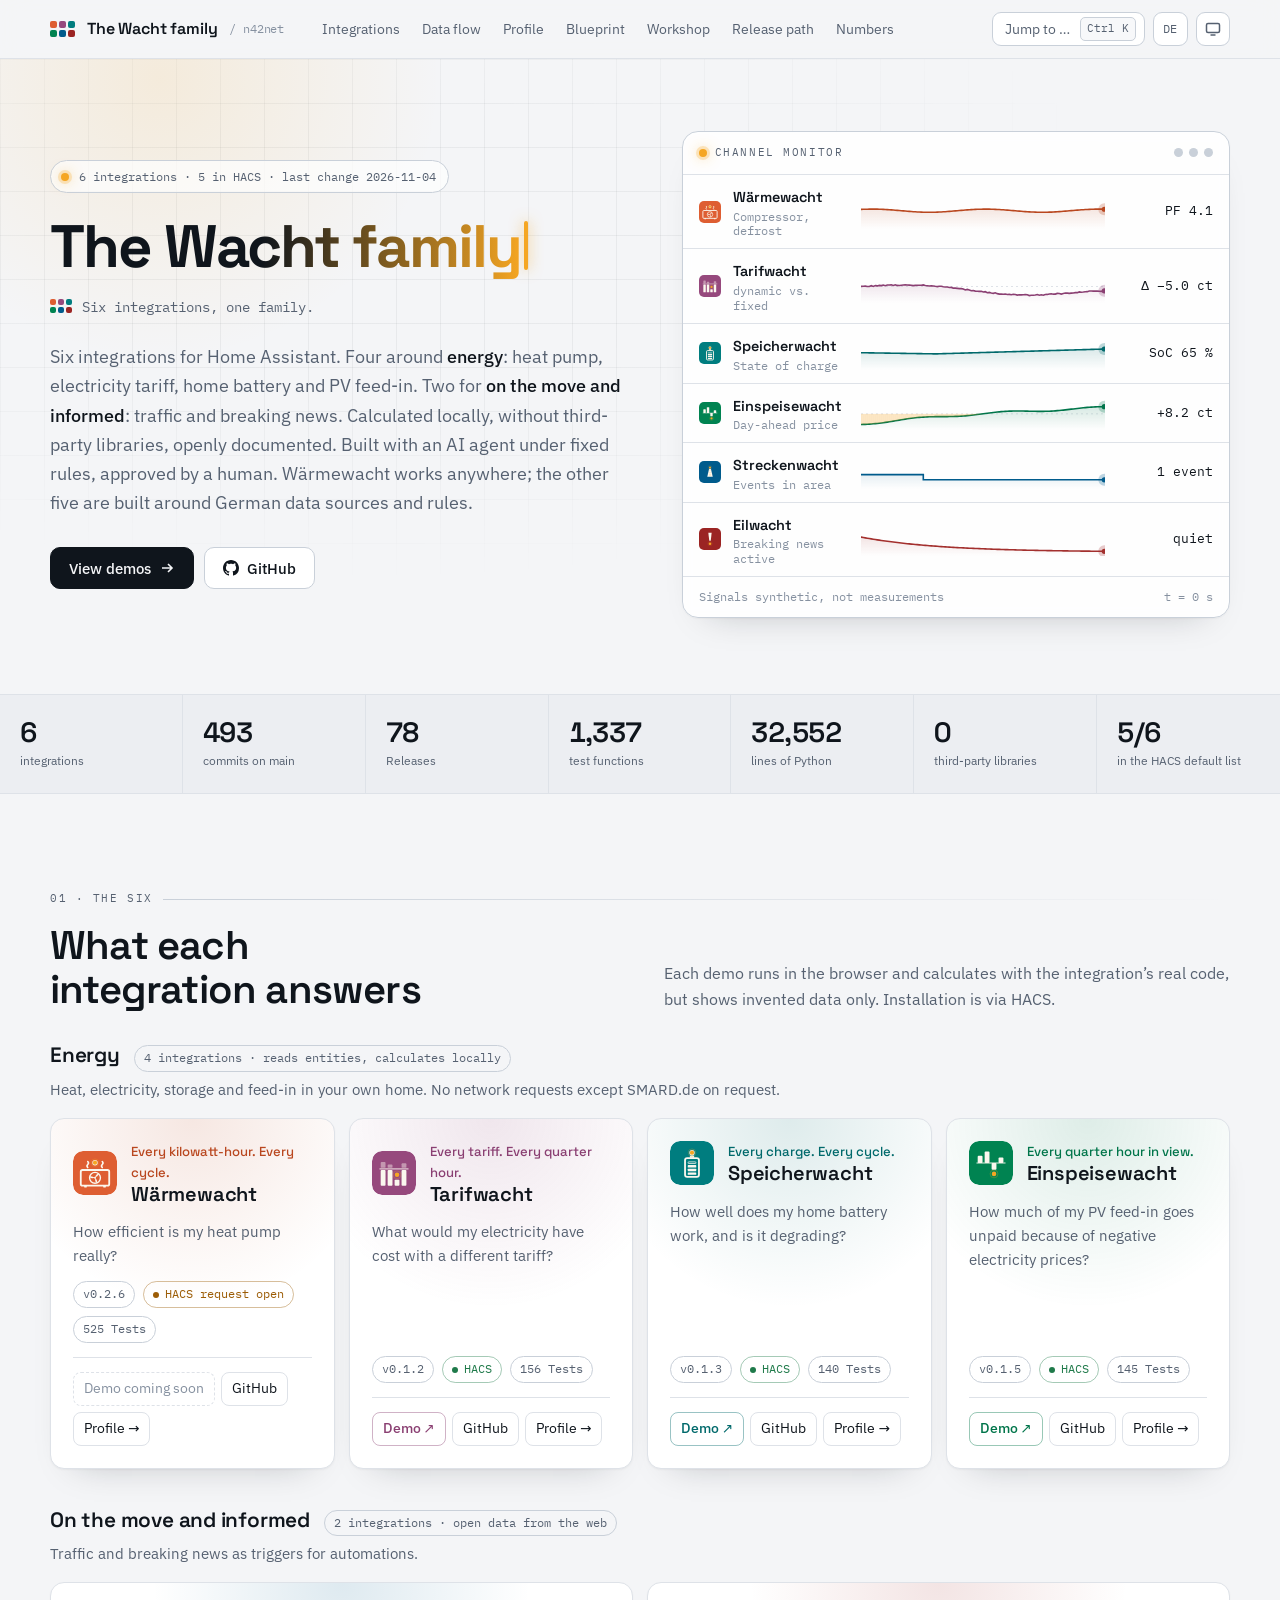
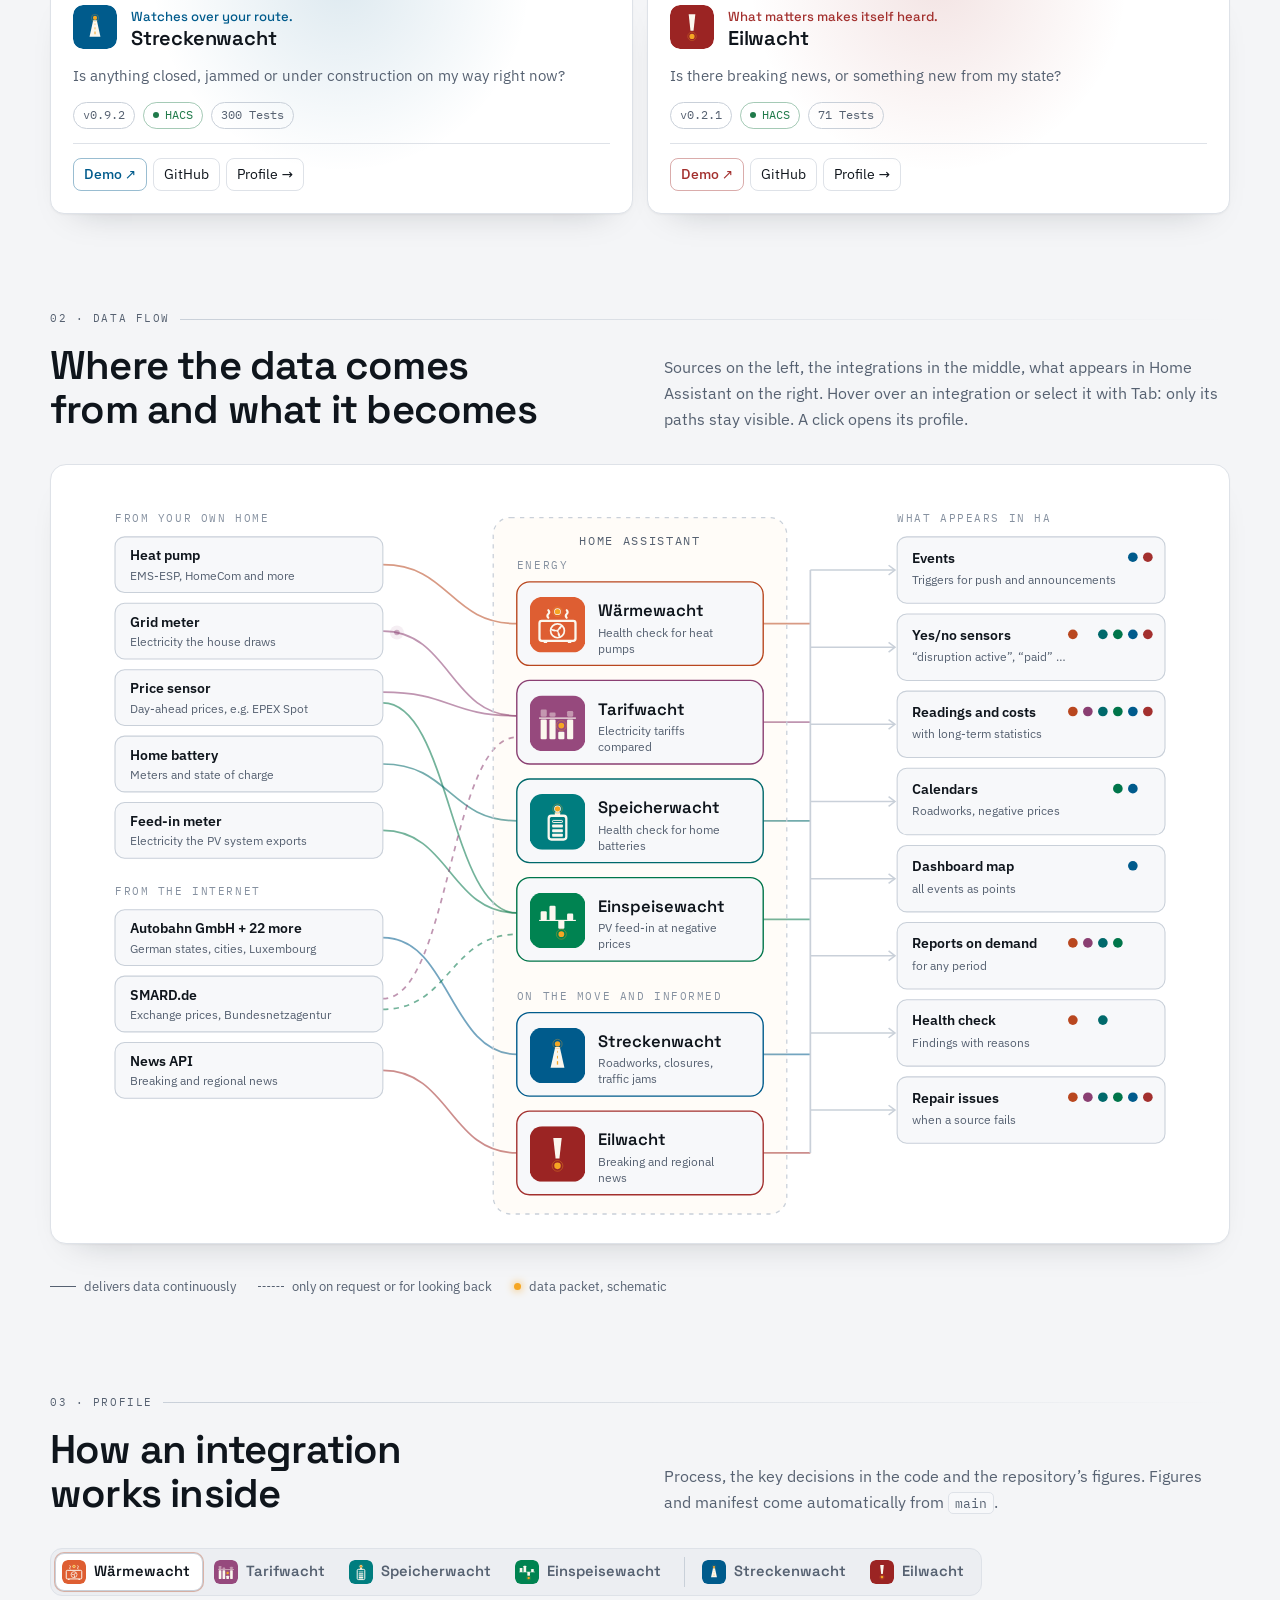
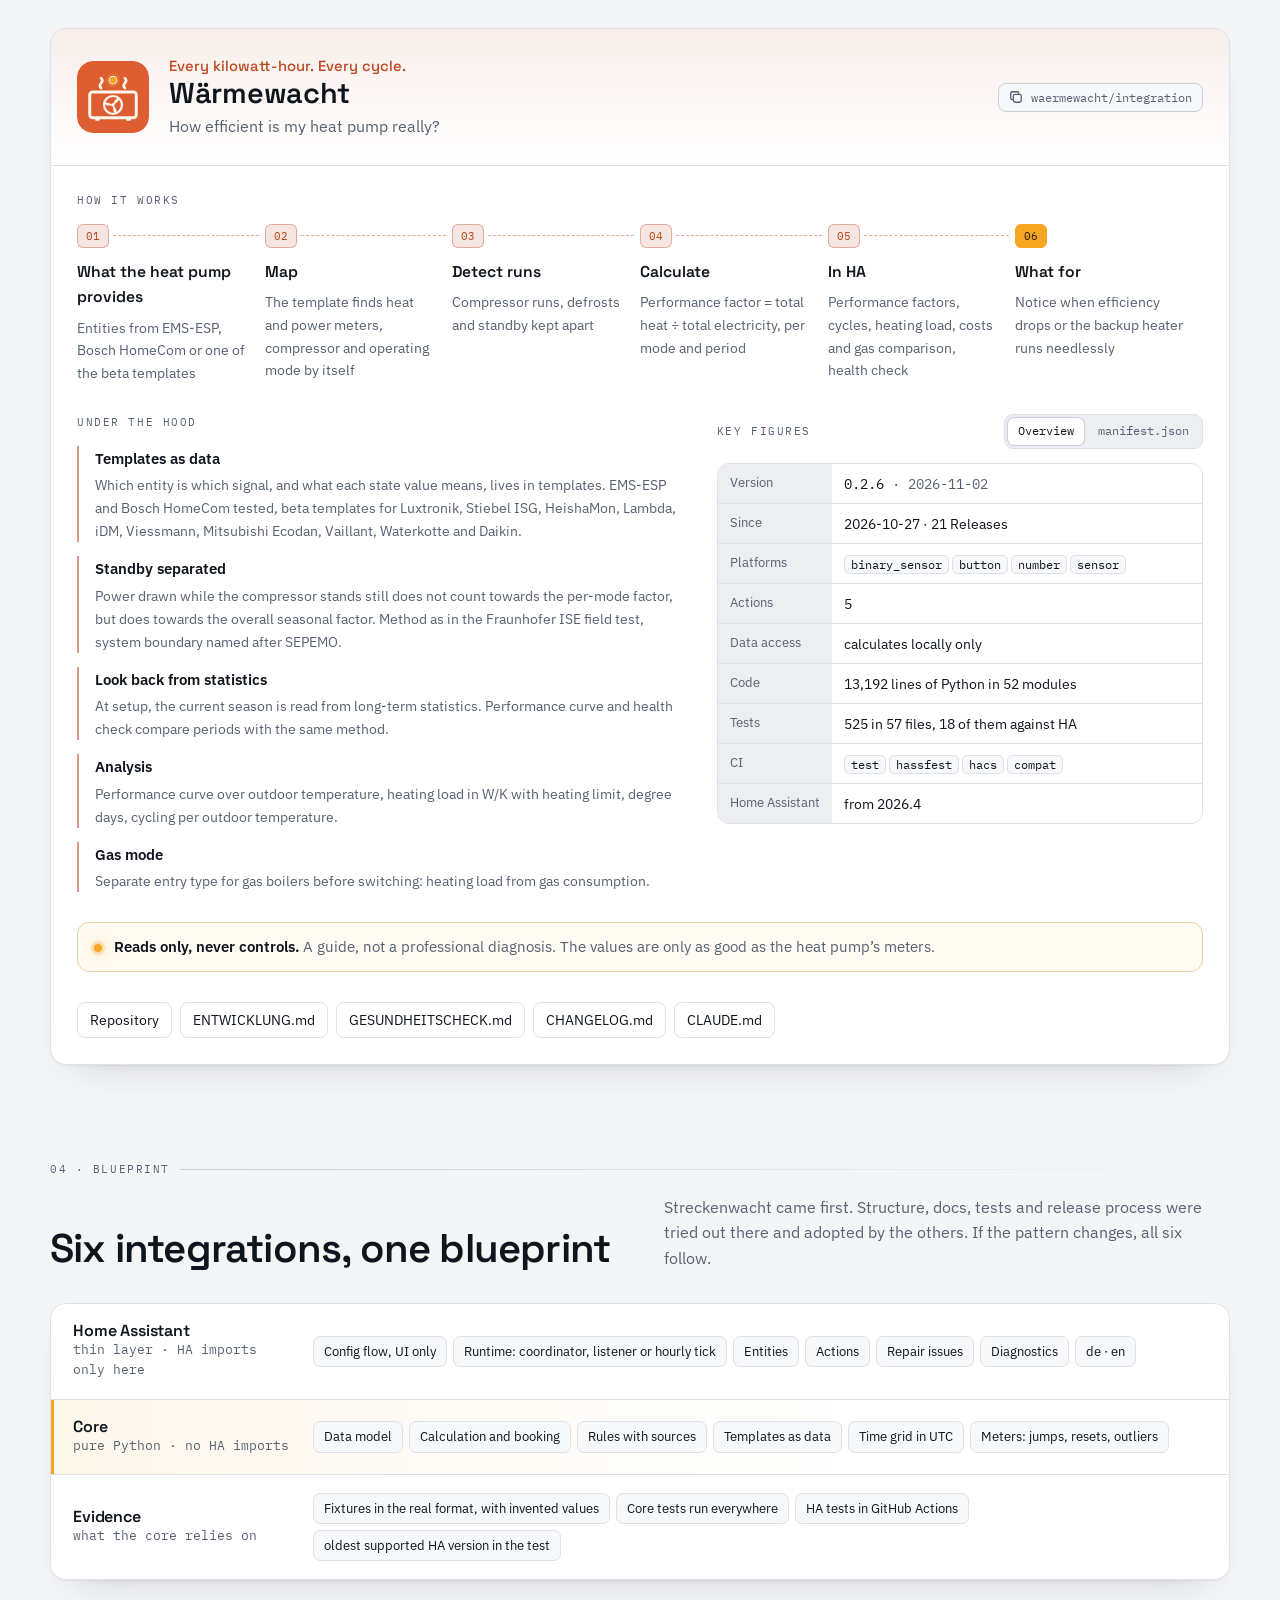
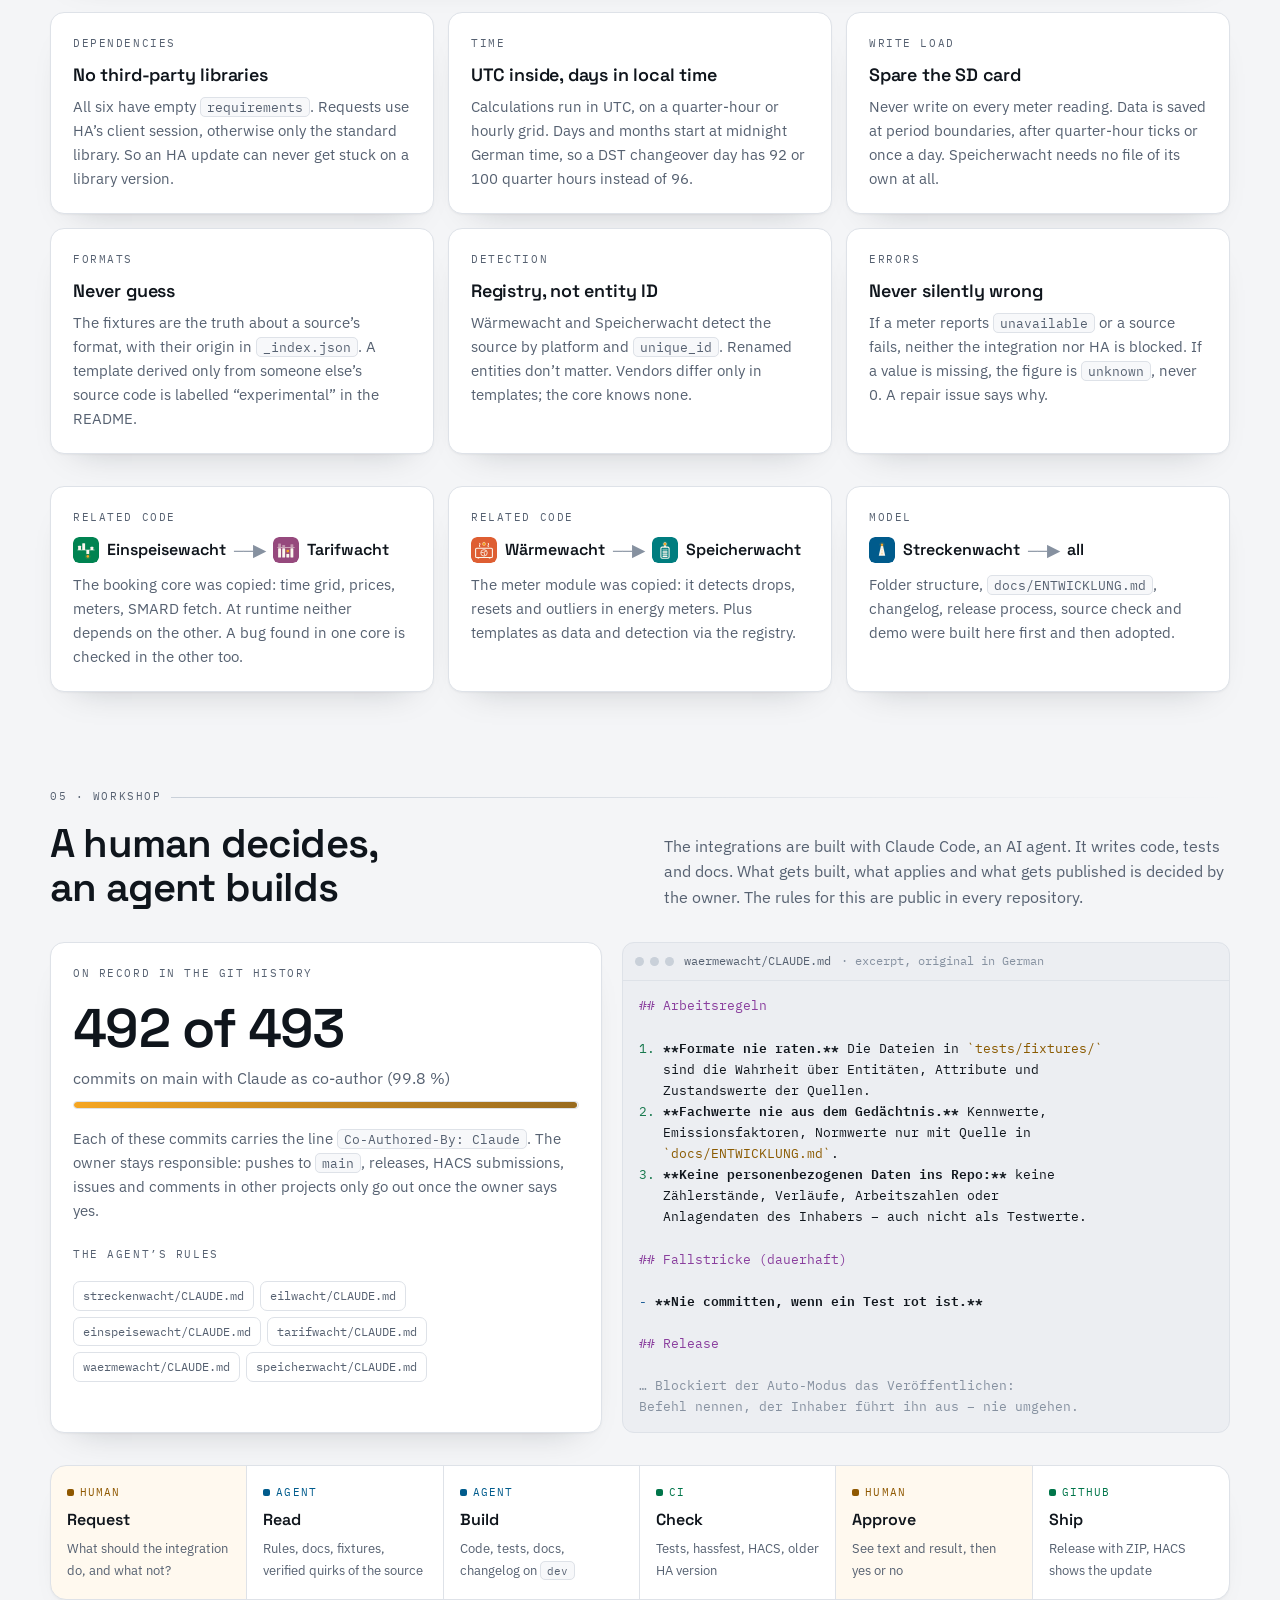
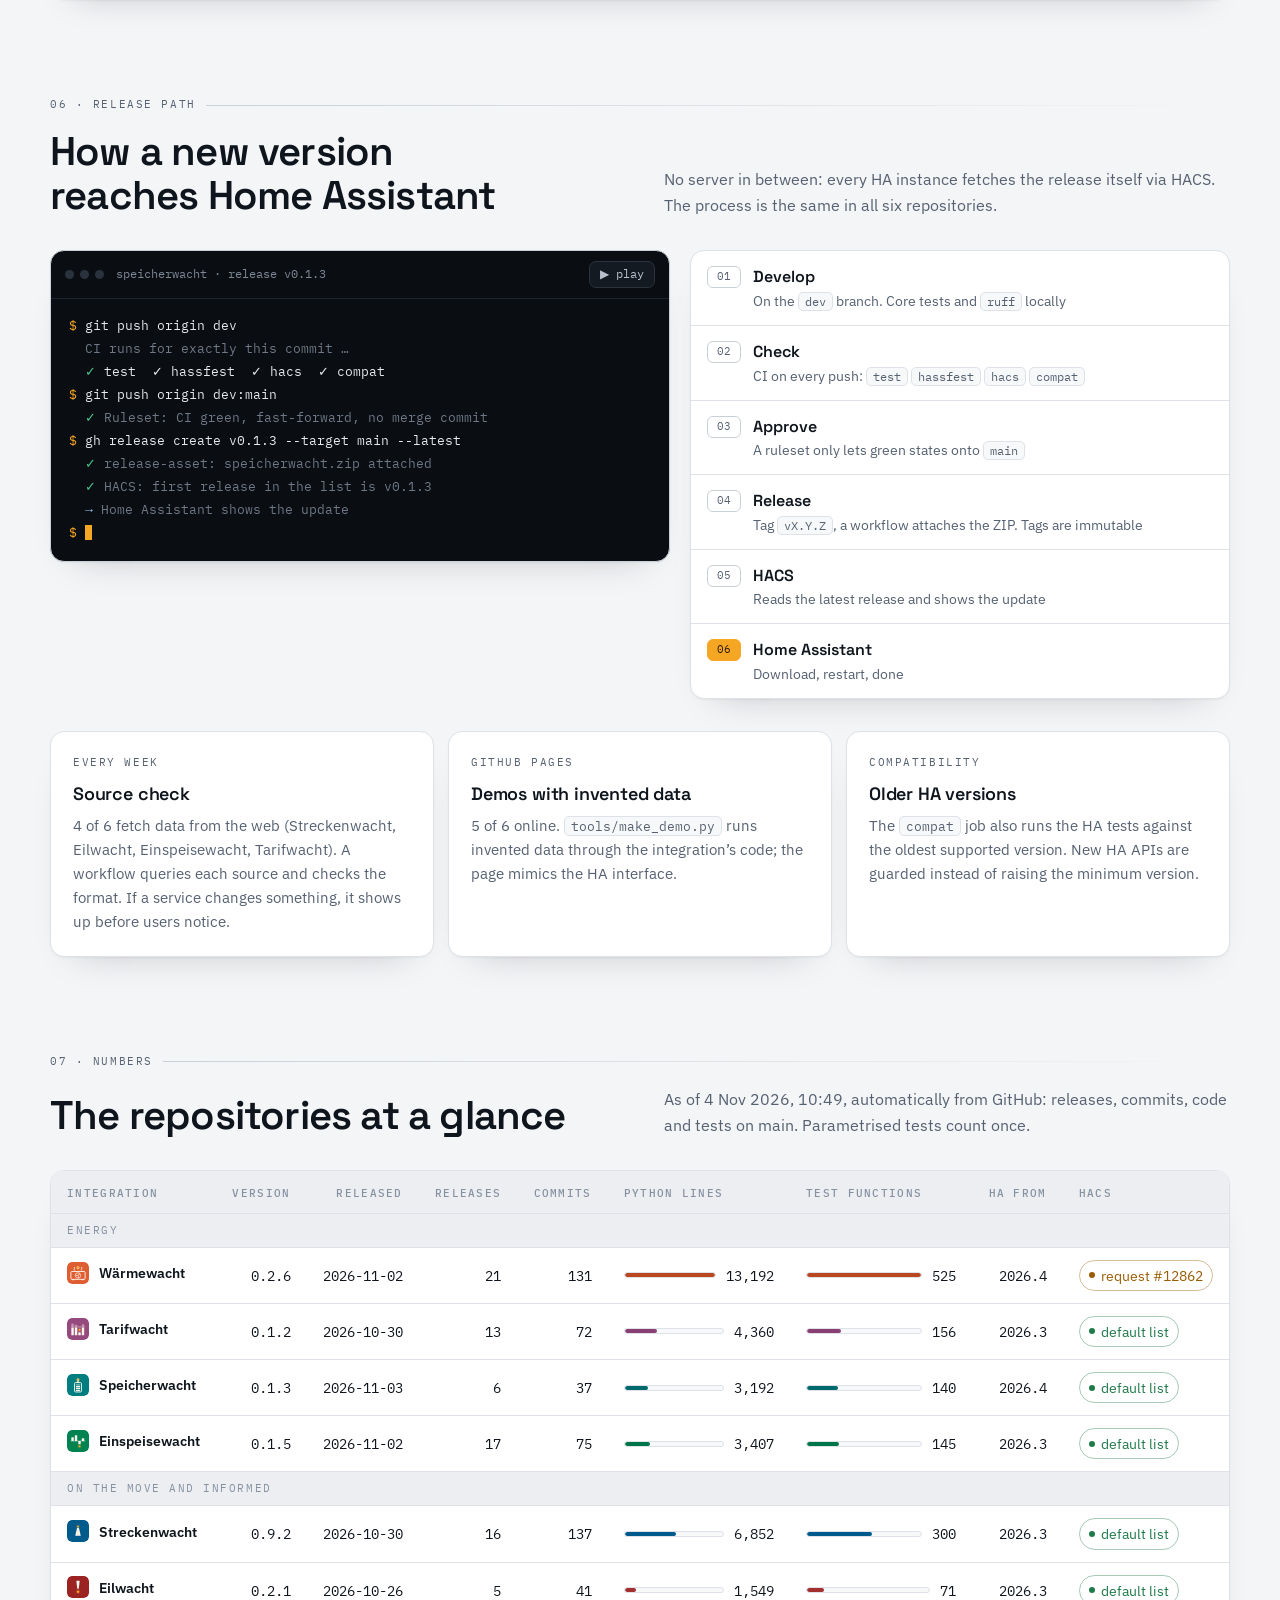
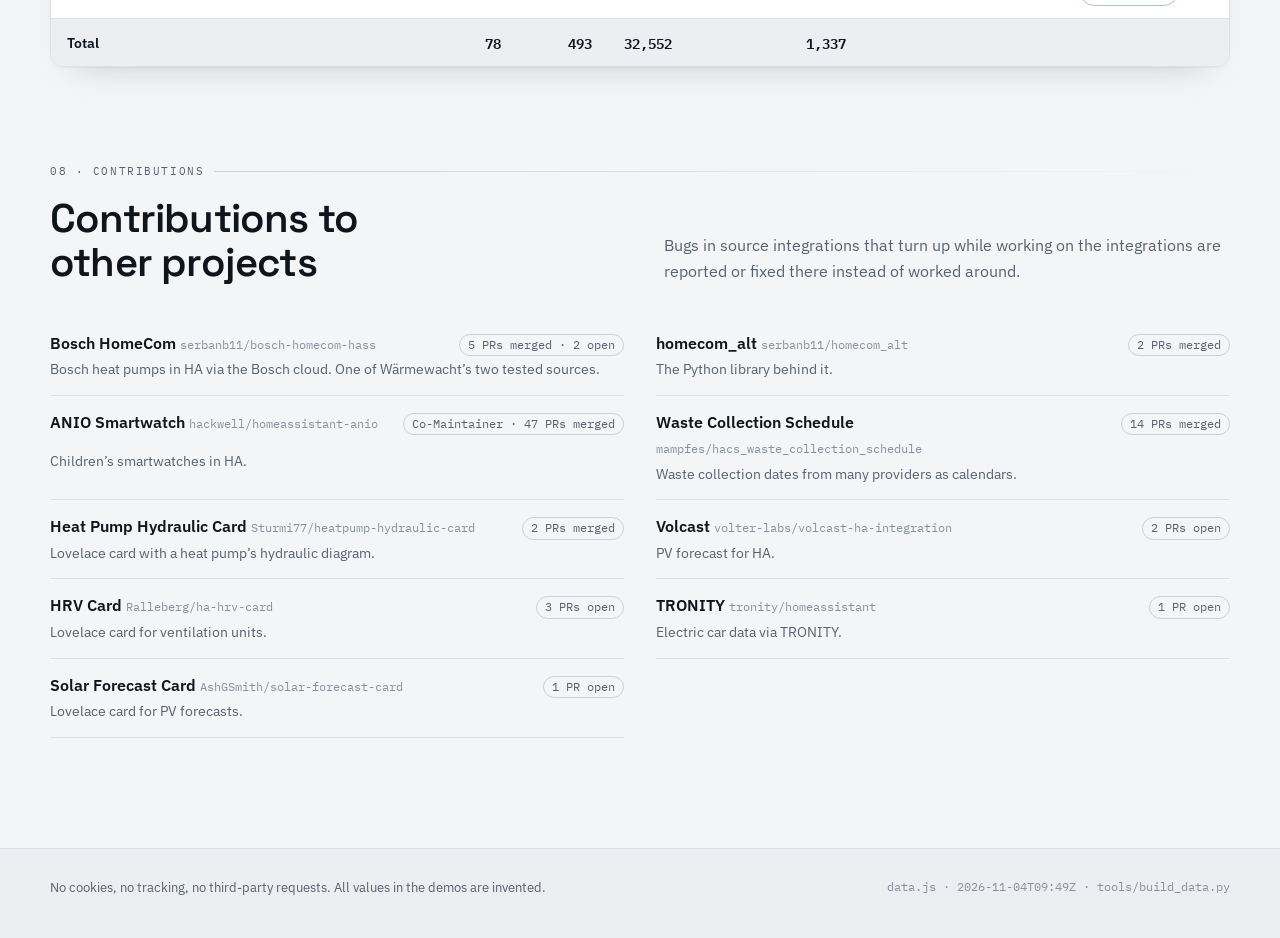
==== index.html @ d27acf82 "Gleisplan passt in die Fensterhöhe Die Zeichnung skaliert auf höchstens Fensterhöhe minus Kopfleiste" ====
<!doctype html>
<html lang="de">
<head>
<meta charset="utf-8">
<meta name="viewport" content="width=device-width, initial-scale=1, viewport-fit=cover">
<title>Die Wacht-Familie</title>
<meta name="claude:viewport-fit-sides" content="cover">
<meta name="description" content="Sechs Home-Assistant-Integrationen: was sie tun, wie sie gebaut sind und was sie gemeinsam haben.">
<meta property="og:title" content="Die Wacht-Familie">
<meta property="og:description" content="Sechs Home-Assistant-Integrationen: was sie tun, wie sie gebaut sind und was sie gemeinsam haben.">
<link rel="alternate" hreflang="de" href="https://n42net.github.io/?lang=de">
<link rel="alternate" hreflang="en" href="https://n42net.github.io/?lang=en">
<link rel="icon" href="favicon.svg" type="image/svg+xml">
<link rel="stylesheet" href="fonts/fonts.css">
<style>
/* Layout: Leitstand. Oben Statusleiste und Kanal-Monitor, darunter Gleisplan mit laufenden Datenpaketen, Steckbrief mit manifest-Ansicht, Bauplan, Werkstatt (Mensch + Agent), Lebensweg als Terminal, Zahlen. Dunkel zuerst, hell als Gegenstück. */
:root {
  --bg: #0B0F14;
  --bg-2: #0F141B;
  --surface: #131922;
  --raised: #19202A;
  --line: #222B37;
  --line-2: #2E3946;
  --fg: #E6E9ED;
  --muted: #8C96A4;
  --dim: #5D6775;
  --amber: #F5A623;
  --amber-ink: #F5B94A;
  --ok: #4CC38A;
  --warn: #F0B24A;
  --grid: rgba(255, 255, 255, 0.035);
  --glass: rgba(11, 15, 20, 0.72);
  --shadow: 0 1px 0 rgba(255,255,255,.03) inset, 0 20px 40px -24px rgba(0,0,0,.7);
  --code-key: #8CC2F0; --code-str: #E8C07D; --code-kw: #D19FE0; --code-num: #7FD6B4; --code-dim: #6B7584;
  /* Kachelfarben wie in den Marken, fest */
  --tile-sw: #005B8C; --tile-ew: #9B2423; --tile-esw: #008351; --tile-tw: #96497D; --tile-ww: #DE5E32; --tile-spw: #007D7F;
  /* Linien und Schrift je Wacht */
  --sw: #5AAEDC; --ew: #EF7A75; --esw: #45C08D; --tw: #D08BBB; --ww: #F2905F; --spw: #4FC3C4;
  --font-display: "Space Grotesk", "Segoe UI", system-ui, sans-serif;
  --font-body: "IBM Plex Sans", "Segoe UI", system-ui, sans-serif;
  --font-mono: "IBM Plex Mono", ui-monospace, "Cascadia Mono", Consolas, monospace;
  color-scheme: dark;
}
@media (prefers-color-scheme: light) {
  :root:not([data-theme="dark"]) {
    --bg: #F4F5F7; --bg-2: #ECEEF2; --surface: #FFFFFF; --raised: #F7F8FA; --line: #DEE2E8; --line-2: #C9D0D9;
    --fg: #0F151C; --muted: #566171; --dim: #8691A0; --amber-ink: #8F5800; --ok: #1F7A4A; --warn: #9C5C05;
    --grid: rgba(15, 21, 28, 0.05); --glass: rgba(244, 245, 247, 0.78);
    --shadow: 0 1px 2px rgba(15,21,28,.04), 0 18px 36px -26px rgba(15,21,28,.28);
    --code-key: #1F5F99; --code-str: #8A5A00; --code-kw: #8A3F9E; --code-num: #18794E; --code-dim: #8691A0;
    --sw: #005B8C; --ew: #A3302E; --esw: #00754A; --tw: #8A3F72; --ww: #B9471F; --spw: #00696B;
    color-scheme: light;
  }
}
:root[data-theme="light"] {
  --bg: #F4F5F7; --bg-2: #ECEEF2; --surface: #FFFFFF; --raised: #F7F8FA; --line: #DEE2E8; --line-2: #C9D0D9;
  --fg: #0F151C; --muted: #566171; --dim: #8691A0; --amber-ink: #8F5800; --ok: #1F7A4A; --warn: #9C5C05;
  --grid: rgba(15, 21, 28, 0.05); --glass: rgba(244, 245, 247, 0.78);
  --shadow: 0 1px 2px rgba(15,21,28,.04), 0 18px 36px -26px rgba(15,21,28,.28);
  --code-key: #1F5F99; --code-str: #8A5A00; --code-kw: #8A3F9E; --code-num: #18794E; --code-dim: #8691A0;
  --sw: #005B8C; --ew: #A3302E; --esw: #00754A; --tw: #8A3F72; --ww: #B9471F; --spw: #00696B;
  color-scheme: light;
}

* { box-sizing: border-box; }
html { scroll-behavior: smooth; scroll-padding-top: calc(env(safe-area-inset-top, 0px) + 72px); }
body {
  margin: 0; background: var(--bg); color: var(--fg);
  font-family: var(--font-body); font-size: 16px; line-height: 1.6;
  -webkit-font-smoothing: antialiased;
}
body::before { content: ""; position: fixed; inset: 0 0 auto; height: env(safe-area-inset-top, 0px); z-index: 30; background: var(--bg); }
a { color: inherit; text-decoration: none; }
a:focus-visible, button:focus-visible, [tabindex]:focus-visible, input:focus-visible { outline: 2px solid var(--amber); outline-offset: 3px; border-radius: 6px; }
h1, h2, h3 { font-family: var(--font-display); text-wrap: balance; margin: 0; line-height: 1.1; font-weight: 600; letter-spacing: -0.02em; }
h2 { font-size: clamp(1.7rem, 3.4vw, 2.5rem); }
h3 { font-size: 1.12rem; letter-spacing: -0.01em; }
p { margin: 0; }
code, .mono { font-family: var(--font-mono); font-variant-numeric: tabular-nums; }
code { font-size: 0.84em; padding: 1px 6px; border-radius: 5px; background: var(--raised); border: 1px solid var(--line); overflow-wrap: anywhere; }
.muted { color: var(--muted); }
.gutter { padding-left: max(20px, env(safe-area-inset-left, 0px)); padding-right: max(20px, env(safe-area-inset-right, 0px)); }
.wrap { max-width: 1180px; margin: 0 auto; }
.label { font-family: var(--font-mono); font-size: 0.7rem; letter-spacing: 0.14em; text-transform: uppercase; color: var(--muted); }
.beacon { width: 8px; height: 8px; border-radius: 50%; background: var(--amber); box-shadow: 0 0 0 3px color-mix(in srgb, var(--amber) 25%, transparent), 0 0 14px color-mix(in srgb, var(--amber) 70%, transparent); flex: none; display: inline-block; }
.beacon.pulse { animation: pulse 2.4s ease-in-out infinite; }
@keyframes pulse { 50% { box-shadow: 0 0 0 6px color-mix(in srgb, var(--amber) 0%, transparent), 0 0 18px color-mix(in srgb, var(--amber) 90%, transparent); } }

/* ---------- Statusleiste ---------- */
.bar { position: sticky; top: env(safe-area-inset-top, 0px); z-index: 20; background: var(--glass); backdrop-filter: saturate(1.4) blur(14px); -webkit-backdrop-filter: saturate(1.4) blur(14px); border-bottom: 1px solid var(--line); }
.bar .wrap { display: flex; align-items: center; gap: 20px; height: 58px; }
.brand { display: flex; align-items: center; gap: 12px; font-family: var(--font-display); font-weight: 600; letter-spacing: -0.01em; white-space: nowrap; }
.mark { display: grid; grid-template-columns: repeat(3, 7px); gap: 2px; }
.mark i { width: 7px; height: 7px; border-radius: 2px; display: block; }
.brand small { font-family: var(--font-mono); font-weight: 400; color: var(--dim); font-size: 0.78rem; }
.nav { display: flex; gap: 2px; margin-left: 8px; }
.nav a { font-size: 0.88rem; color: var(--muted); padding: 6px 10px; border-radius: 8px; transition: color .15s, background .15s; }
.nav a:hover { color: var(--fg); background: var(--raised); }
.bar-tools { margin-left: auto; display: flex; gap: 8px; align-items: center; }
.kbtn { display: inline-flex; align-items: center; gap: 10px; height: 34px; padding: 0 8px 0 12px; border-radius: 9px; border: 1px solid var(--line-2); background: var(--surface); color: var(--muted); font: inherit; font-size: 0.86rem; cursor: pointer; transition: border-color .15s, color .15s; }
.kbtn:hover { color: var(--fg); border-color: var(--dim); }
kbd { font-family: var(--font-mono); font-size: 0.7rem; padding: 2px 6px; border-radius: 5px; border: 1px solid var(--line-2); background: var(--raised); color: var(--muted); }
.ibtn { width: 34px; height: 34px; display: grid; place-items: center; border-radius: 9px; border: 1px solid var(--line-2); background: var(--surface); color: var(--muted); cursor: pointer; }
.ibtn:hover { color: var(--fg); }
.ibtn svg { width: 16px; height: 16px; }
.ibtn.lang { width: auto; padding: 0 9px; font-family: var(--font-mono); font-size: 0.74rem; letter-spacing: .06em; text-decoration: none; }

/* ---------- Bühne ---------- */
.hero { position: relative; overflow: hidden; border-bottom: 1px solid var(--line); }
.hero::before { content: ""; position: absolute; inset: 0; background-image: linear-gradient(var(--grid) 1px, transparent 1px), linear-gradient(90deg, var(--grid) 1px, transparent 1px); background-size: 44px 44px; mask-image: radial-gradient(ellipse 80% 70% at 30% 30%, #000 30%, transparent 75%); -webkit-mask-image: radial-gradient(ellipse 80% 70% at 30% 30%, #000 30%, transparent 75%); pointer-events: none; }
.hero::after { content: ""; position: absolute; width: 640px; height: 640px; left: -160px; top: -300px; background: radial-gradient(circle, color-mix(in srgb, var(--amber) 13%, transparent), transparent 62%); pointer-events: none; }
.hero .wrap { position: relative; z-index: 1; display: grid; grid-template-columns: minmax(0, 1.05fr) minmax(0, 1fr); gap: 56px; align-items: center; padding-block: 72px 76px; }
.status { display: inline-flex; align-items: center; gap: 10px; font-family: var(--font-mono); font-size: 0.76rem; color: var(--muted); border: 1px solid var(--line-2); background: color-mix(in srgb, var(--surface) 70%, transparent); padding: 6px 12px 6px 10px; border-radius: 999px; }
.hero-copy { container-type: inline-size; min-width: 0; }
.hero h1 { font-size: clamp(2.2rem, 10.4cqi, 4.6rem); line-height: 1.05; letter-spacing: -0.035em; margin-top: 22px; font-weight: 700; white-space: nowrap; min-height: 1.05em; }
.tw-text { --c: var(--fg); background: linear-gradient(92deg, var(--c) 0%, var(--c) 55%, color-mix(in srgb, var(--c) 45%, var(--amber)) 100%); -webkit-background-clip: text; background-clip: text; color: transparent; }
.tw-text.fam { background: linear-gradient(92deg, var(--fg) 0%, var(--fg) 45%, var(--amber) 100%); -webkit-background-clip: text; background-clip: text; }
.caret { display: inline-block; width: 0.07em; height: 0.82em; margin-left: 0.06em; vertical-align: -0.04em; background: var(--amber); border-radius: 2px; box-shadow: 0 0 14px color-mix(in srgb, var(--amber) 70%, transparent); animation: blink 1.05s steps(1) infinite; }
.caret.busy { animation: none; }
.tw-sub { display: flex; align-items: center; gap: 10px; min-height: 28px; margin-top: 14px; font-family: var(--font-mono); font-size: 0.9rem; color: var(--c, var(--muted)); transition: opacity .25s ease, transform .25s ease; }
.tw-sub.out { opacity: 0; transform: translateY(4px); }
.tw-sub img { width: 22px; height: 22px; border-radius: 6px; }
.tw-sub .mark { grid-template-columns: repeat(3, 6px); }
.tw-sub .mark i { width: 6px; height: 6px; }
.hero .lede { font-size: 1.14rem; color: var(--muted); max-width: 54ch; margin-top: 22px; }
.hero .lede b { color: var(--fg); font-weight: 500; }
.cta { display: flex; flex-wrap: wrap; gap: 10px; margin-top: 30px; }
.btn { display: inline-flex; align-items: center; gap: 8px; height: 42px; padding: 0 18px; border-radius: 10px; font-weight: 500; font-size: 0.95rem; border: 1px solid var(--line-2); background: var(--surface); transition: transform .15s, border-color .15s, background .15s; }
.btn:hover { transform: translateY(-1px); border-color: var(--dim); }
.btn.primary { background: var(--fg); color: var(--bg); border-color: var(--fg); }
.btn svg { width: 16px; height: 16px; }

/* Kanal-Monitor */
.monitor { background: color-mix(in srgb, var(--surface) 88%, transparent); border: 1px solid var(--line-2); border-radius: 16px; box-shadow: var(--shadow); overflow: hidden; backdrop-filter: blur(6px); }
.mon-head { display: flex; align-items: center; justify-content: space-between; gap: 12px; padding: 12px 16px; border-bottom: 1px solid var(--line); }
.mon-head .label { display: flex; align-items: center; gap: 8px; }
.dots { display: flex; gap: 6px; }
.dots i { width: 9px; height: 9px; border-radius: 50%; background: var(--line-2); display: block; }
.mon-row { display: grid; grid-template-columns: 22px 116px minmax(0, 1fr) 96px; align-items: center; gap: 12px; padding: 9px 16px; border-bottom: 1px solid var(--line); }
.mon-row:last-of-type { border-bottom: 0; }
.mon-row img { width: 22px; height: 22px; display: block; }
.mon-row .nm { font-family: var(--font-display); font-weight: 600; font-size: 0.9rem; }
.mon-row .sig { font-size: 0.72rem; color: var(--dim); font-family: var(--font-mono); display: block; line-height: 1.3; }
.mon-row canvas { width: 100%; height: 34px; display: block; }
.mon-row .read { font-family: var(--font-mono); font-size: 0.8rem; text-align: right; font-variant-numeric: tabular-nums; white-space: nowrap; }
.mon-foot { padding: 10px 16px; font-size: 0.76rem; color: var(--dim); border-top: 1px solid var(--line); font-family: var(--font-mono); display: flex; justify-content: space-between; gap: 12px; flex-wrap: wrap; }

/* KPI-Leiste */
.kpis { display: grid; grid-template-columns: repeat(7, minmax(0, 1fr)); border-bottom: 1px solid var(--line); background: var(--bg-2); }
.kpi { padding: 22px 20px; border-right: 1px solid var(--line); display: flex; flex-direction: column; gap: 4px; min-width: 0; }
.kpi:last-child { border-right: 0; }
.kpi b { font-family: var(--font-display); font-weight: 600; font-size: 1.75rem; letter-spacing: -0.02em; font-variant-numeric: tabular-nums; line-height: 1.1; }
.kpi span { font-size: 0.78rem; color: var(--muted); }

/* ---------- Abschnitte ---------- */
main section { padding-block: 96px 0; display: flex; flex-direction: column; gap: 32px; }
.sec-head { display: grid; grid-template-columns: minmax(0, 1fr) minmax(0, 1fr); gap: 16px 48px; align-items: end; }
.sec-head .label { grid-column: 1 / -1; display: flex; align-items: center; gap: 10px; }
.sec-head .label::after { content: ""; height: 1px; flex: 1; background: linear-gradient(90deg, var(--line-2), transparent); }
.sec-head p { color: var(--muted); max-width: 60ch; }
.panel { background: var(--surface); border: 1px solid var(--line); border-radius: 14px; padding: 22px; display: flex; flex-direction: column; gap: 10px; min-width: 0; box-shadow: var(--shadow); }
.panel p { font-size: 0.94rem; color: var(--muted); }
.panel h3 { margin-top: 2px; }

/* Die sechs */
.six { display: flex; flex-direction: column; gap: 40px; }
.grp { display: flex; flex-direction: column; gap: 16px; }
.grp-head { display: flex; flex-wrap: wrap; align-items: baseline; gap: 6px 14px; }
.grp-head h3 { font-size: 1.3rem; }
.grp-head .pill { font-family: var(--font-mono); font-size: 0.72rem; }
.grp-head p { flex-basis: 100%; color: var(--muted); font-size: 0.94rem; }
.grp-cards { display: grid; gap: 14px; }
.g4 { grid-template-columns: repeat(4, minmax(0, 1fr)); }
.g2 { grid-template-columns: repeat(2, minmax(0, 1fr)); }
.seg-div { width: 1px; align-self: stretch; background: var(--line-2); margin: 4px 6px; }
tr.grp-row td { font-family: var(--font-mono); font-size: 0.68rem; letter-spacing: .14em; text-transform: uppercase; color: var(--dim); background: var(--bg-2); padding: 8px 16px; }
tr.grp-row:hover { background: none; }
.w { --mx: 50%; --my: 0%; position: relative; border-radius: 14px; padding: 22px; display: flex; flex-direction: column; gap: 14px; min-width: 0; border: 1px solid var(--line); box-shadow: var(--shadow);
  background: radial-gradient(420px circle at var(--mx) var(--my), color-mix(in srgb, var(--c) 13%, transparent), transparent 45%), var(--surface); transition: border-color .2s, transform .2s; }
.w:hover { border-color: color-mix(in srgb, var(--c) 55%, var(--line)); }
.w-top { display: flex; gap: 14px; align-items: center; }
.w-top img { width: 44px; height: 44px; flex: none; border-radius: 10px; }
.w-top .tag { font-size: 0.82rem; color: var(--c); font-family: var(--font-display); font-weight: 500; }
.w-top h3 { font-size: 1.25rem; }
.w .q { font-size: 0.95rem; color: var(--muted); flex: 1; }
.w-meta { display: flex; align-items: center; gap: 8px; flex-wrap: wrap; font-family: var(--font-mono); font-size: 0.74rem; }
.pill { display: inline-flex; align-items: center; gap: 6px; padding: 3px 9px; border-radius: 999px; border: 1px solid var(--line-2); color: var(--muted); white-space: nowrap; }
.pill.in { color: var(--ok); border-color: color-mix(in srgb, var(--ok) 40%, transparent); }
.pill.wait { color: var(--warn); border-color: color-mix(in srgb, var(--warn) 40%, transparent); }
.pill.in::before, .pill.wait::before { content: ""; width: 6px; height: 6px; border-radius: 50%; background: currentColor; }
.w-links { display: flex; gap: 6px; flex-wrap: wrap; border-top: 1px solid var(--line); padding-top: 14px; }
.w-links a, .w-links span { font-size: 0.85rem; padding: 5px 10px; border-radius: 8px; border: 1px solid var(--line); transition: border-color .15s, background .15s; }
.w-links a:hover { border-color: var(--line-2); background: var(--raised); }
.w-links .demo { color: var(--c); border-color: color-mix(in srgb, var(--c) 40%, transparent); font-weight: 500; }
.w-links .soon { color: var(--dim); border-style: dashed; }

/* Gleisplan */
.map-box { background: var(--surface); border: 1px solid var(--line); border-radius: 16px; padding: 14px; overflow-x: auto; box-shadow: var(--shadow); position: relative; }
.map-box svg { min-width: 800px; width: 100%; height: auto; max-height: max(480px, calc(100svh - 150px)); display: block; }
.m-group { font-family: var(--font-mono); font-size: 10.5px; letter-spacing: .14em; fill: var(--dim); }
.m-box { fill: var(--raised); stroke: var(--line-2); stroke-width: 1; }
.m-title { font-family: var(--font-body); font-size: 13.5px; font-weight: 600; fill: var(--fg); }
.m-sub { font-family: var(--font-body); font-size: 11.5px; fill: var(--muted); }
.m-ha { fill: color-mix(in srgb, var(--amber) 3%, transparent); stroke: var(--line-2); stroke-width: 1.2; stroke-dasharray: 4 5; }
.m-ha-label { font-family: var(--font-mono); font-size: 11px; letter-spacing: .14em; fill: var(--muted); }
.m-link { fill: none; stroke-width: 1.6; opacity: .55; transition: opacity .2s; }
.m-link.opt { stroke-dasharray: 5 5; }
.m-tile { cursor: pointer; }
.m-tile rect.bg { fill: var(--raised); transition: stroke-width .15s; }
.m-tile:hover rect.bg, .m-tile:focus-visible rect.bg { stroke-width: 2.4; }
.m-tile:focus-visible { outline: none; }
.m-item, .m-dot, .m-pk { transition: opacity .2s; }
svg.dim .m-link:not(.on), svg.dim .m-item:not(.on), svg.dim .m-dot:not(.on), svg.dim .m-pk:not(.on) { opacity: .1; }
svg.dim .m-link.on { opacity: .95; }
.m-branch { fill: none; stroke: var(--line-2); stroke-width: 1.4; transition: opacity .2s, stroke .2s; }
.m-route { fill: none; stroke: none; }
.m-dot { transform-box: fill-box; transform-origin: center; }
svg.dim .m-branch:not(.on) { opacity: .25; }
svg.dim .m-branch.on { stroke: var(--muted); }
.legend { display: flex; flex-wrap: wrap; gap: 6px 22px; font-size: 0.84rem; color: var(--muted); }
.legend span { display: inline-flex; align-items: center; gap: 8px; }
.legend i { display: inline-block; width: 26px; border-top: 1.6px solid var(--muted); }
.legend i.opt { border-top-style: dashed; }
.legend b { width: 7px; height: 7px; border-radius: 50%; background: var(--amber); display: inline-block; box-shadow: 0 0 8px var(--amber); }

/* Steckbrief */
.seg { display: flex; gap: 4px; flex-wrap: wrap; padding: 4px; border: 1px solid var(--line); border-radius: 12px; background: var(--bg-2); width: fit-content; max-width: 100%; }
.tab { display: inline-flex; align-items: center; gap: 8px; padding: 6px 12px 6px 6px; border-radius: 9px; border: 1px solid transparent; background: none; color: var(--muted); cursor: pointer; font: inherit; font-family: var(--font-display); font-weight: 600; font-size: 0.92rem; transition: color .15s, background .15s; }
.tab img { width: 24px; height: 24px; border-radius: 6px; }
.tab:hover { color: var(--fg); }
.tab[aria-selected="true"] { background: var(--surface); color: var(--fg); border-color: var(--line-2); box-shadow: 0 0 0 1px color-mix(in srgb, var(--c) 35%, transparent), var(--shadow); }
.card { background: var(--surface); border: 1px solid var(--line); border-radius: 16px; overflow: hidden; box-shadow: var(--shadow); }
.card-head { display: grid; grid-template-columns: 72px minmax(0, 1fr) auto; gap: 20px; padding: 26px; align-items: center; border-bottom: 1px solid var(--line); background: linear-gradient(180deg, color-mix(in srgb, var(--c) 9%, transparent), transparent); }
.card-head img { width: 72px; height: 72px; display: block; border-radius: 16px; }
.card-head .tag { font-family: var(--font-display); font-weight: 500; color: var(--c); font-size: 0.92rem; }
.card-head h3 { font-size: 1.8rem; }
.card-head .q { color: var(--muted); margin-top: 4px; }
.copy { display: inline-flex; align-items: center; gap: 8px; font-family: var(--font-mono); font-size: 0.76rem; color: var(--muted); border: 1px solid var(--line-2); border-radius: 8px; padding: 6px 10px; background: var(--raised); cursor: pointer; white-space: nowrap; max-width: 100%; overflow: hidden; text-overflow: ellipsis; }
.copy:hover { color: var(--fg); }
.copy svg { width: 14px; height: 14px; flex: none; }
.card-body { padding: 26px; display: flex; flex-direction: column; gap: 30px; }
.flow { list-style: none; margin: 0; padding: 0; display: grid; grid-template-columns: repeat(auto-fit, minmax(150px, 1fr)); counter-reset: step; }
.flow li { position: relative; padding: 0 18px 0 0; display: flex; flex-direction: column; gap: 6px; min-width: 0; }
.flow li::before { counter-increment: step; content: counter(step, decimal-leading-zero); font-family: var(--font-mono); font-size: 0.68rem; color: var(--c); width: 30px; height: 22px; border-radius: 6px; display: grid; place-items: center; background: color-mix(in srgb, var(--c) 14%, var(--surface)); border: 1px solid color-mix(in srgb, var(--c) 35%, transparent); position: relative; z-index: 1; margin-bottom: 6px; }
.flow li:last-child::before { color: #2B1B00; background: var(--amber); border-color: var(--amber); }
.flow li::after { content: ""; position: absolute; top: 11px; left: 36px; right: 6px; border-top: 1px dashed color-mix(in srgb, var(--c) 45%, transparent); }
.flow li:last-child::after { display: none; }
.flow b { font-family: var(--font-display); font-weight: 600; font-size: 0.98rem; }
.flow span { font-size: 0.88rem; color: var(--muted); }
.split { display: grid; grid-template-columns: minmax(0, 1.25fr) minmax(0, 1fr); gap: 32px; }
.hood { list-style: none; margin: 0; padding: 0; display: flex; flex-direction: column; gap: 14px; }
.hood li { display: flex; flex-direction: column; gap: 3px; padding-left: 16px; border-left: 2px solid color-mix(in srgb, var(--c) 55%, transparent); }
.hood b { font-weight: 600; font-size: 0.95rem; }
.hood span { font-size: 0.9rem; color: var(--muted); }
.view-switch { display: flex; gap: 4px; padding: 3px; border: 1px solid var(--line); border-radius: 9px; background: var(--bg-2); width: fit-content; }
.view-switch button { font: inherit; font-family: var(--font-mono); font-size: 0.74rem; padding: 4px 10px; border-radius: 6px; border: 0; background: none; color: var(--muted); cursor: pointer; }
.view-switch button[aria-pressed="true"] { background: var(--surface); color: var(--fg); box-shadow: 0 0 0 1px var(--line-2); }
.kv { display: grid; grid-template-columns: auto minmax(0, 1fr); gap: 0; margin: 0; font-size: 0.9rem; border: 1px solid var(--line); border-radius: 12px; overflow: hidden; }
.kv dt, .kv dd { padding: 8px 12px; border-bottom: 1px solid var(--line); margin: 0; min-width: 0; }
.kv dt { color: var(--muted); background: var(--bg-2); font-size: 0.84rem; }
.kv dt:nth-last-of-type(1), .kv dd:last-child { border-bottom: 0; }
.codewin { border: 1px solid var(--line); border-radius: 12px; background: var(--bg-2); overflow: hidden; min-width: 0; }
.codewin .ch { display: flex; align-items: center; gap: 10px; padding: 9px 12px; border-bottom: 1px solid var(--line); font-family: var(--font-mono); font-size: 0.74rem; color: var(--muted); }
.codewin pre { margin: 0; padding: 14px 16px; font-family: var(--font-mono); font-size: 0.8rem; line-height: 1.65; overflow-x: auto; color: var(--fg); }
.tk { color: var(--code-key); } .ts { color: var(--code-str); } .tn { color: var(--code-num); } .tw { color: var(--code-kw); } .td { color: var(--code-dim); }
.not { border: 1px solid color-mix(in srgb, var(--amber) 35%, var(--line)); background: color-mix(in srgb, var(--amber) 6%, transparent); border-radius: 12px; padding: 12px 16px; font-size: 0.92rem; color: var(--muted); display: flex; gap: 12px; align-items: baseline; }
.not b { color: var(--fg); font-weight: 600; }
.card-links { display: flex; flex-wrap: wrap; gap: 8px; }
.card-links a { font-size: 0.86rem; padding: 6px 12px; border-radius: 8px; border: 1px solid var(--line); }
.card-links a:hover { background: var(--raised); border-color: var(--line-2); }
.card-links .demo { color: var(--c); border-color: color-mix(in srgb, var(--c) 40%, transparent); font-weight: 500; }

/* Bauplan */
.stack { display: grid; gap: 0; border: 1px solid var(--line); border-radius: 16px; overflow: hidden; box-shadow: var(--shadow); }
.layer { display: grid; grid-template-columns: 220px minmax(0, 1fr); gap: 20px; align-items: center; padding: 18px 22px; background: var(--surface); border-bottom: 1px solid var(--line); }
.layer:last-child { border-bottom: 0; }
.layer.core { background: linear-gradient(90deg, color-mix(in srgb, var(--amber) 9%, var(--surface)), var(--surface) 70%); position: relative; }
.layer.core::before { content: ""; position: absolute; left: 0; top: 0; bottom: 0; width: 3px; background: var(--amber); }
.layer h3 { font-size: 1rem; }
.layer .sub { font-size: 0.8rem; color: var(--muted); font-family: var(--font-mono); }
.bricks { display: flex; flex-wrap: wrap; gap: 6px; }
.bricks span { font-size: 0.83rem; padding: 4px 10px; border-radius: 7px; background: var(--raised); border: 1px solid var(--line); }
.grid3 { display: grid; grid-template-columns: repeat(3, minmax(0, 1fr)); gap: 14px; }
.pair { display: flex; align-items: center; gap: 8px; flex-wrap: wrap; font-family: var(--font-display); font-weight: 600; }
.pair img { width: 26px; height: 26px; border-radius: 6px; }
.pair .arrow { color: var(--dim); font-family: var(--font-mono); }

/* Werkstatt */
.shop { display: grid; grid-template-columns: minmax(0, 1fr) minmax(0, 1.1fr); gap: 20px; align-items: stretch; }
.shop-stat { display: flex; flex-direction: column; gap: 18px; }
.ratio { display: flex; flex-direction: column; gap: 10px; }
.ratio b { font-family: var(--font-display); font-size: clamp(2.4rem, 5vw, 3.4rem); font-weight: 600; letter-spacing: -0.03em; line-height: 1; font-variant-numeric: tabular-nums; }
.ratio .meter { height: 8px; border-radius: 99px; background: var(--raised); border: 1px solid var(--line); overflow: hidden; }
.ratio .meter i { display: block; height: 100%; background: linear-gradient(90deg, var(--amber), color-mix(in srgb, var(--amber) 60%, var(--fg))); border-radius: 99px; }
.agents { display: flex; flex-wrap: wrap; gap: 6px; }
.agents a { font-family: var(--font-mono); font-size: 0.76rem; padding: 4px 9px; border-radius: 7px; border: 1px solid var(--line); color: var(--muted); }
.agents a:hover { color: var(--fg); border-color: var(--line-2); }
.loop { display: grid; grid-template-columns: repeat(6, minmax(0, 1fr)); border: 1px solid var(--line); border-radius: 16px; overflow: hidden; background: var(--surface); box-shadow: var(--shadow); }
.lp { padding: 18px 16px; border-right: 1px solid var(--line); display: flex; flex-direction: column; gap: 6px; min-width: 0; position: relative; }
.lp:last-child { border-right: 0; }
.lp .who { font-family: var(--font-mono); font-size: 0.68rem; letter-spacing: .1em; text-transform: uppercase; display: inline-flex; align-items: center; gap: 6px; }
.lp .who::before { content: ""; width: 7px; height: 7px; border-radius: 2px; background: currentColor; }
.who.human { color: var(--amber-ink); }
.who.agent { color: var(--sw); }
.who.ci { color: var(--esw); }
.lp b { font-family: var(--font-display); font-weight: 600; }
.lp span { font-size: 0.84rem; color: var(--muted); }
.lp.gate { background: color-mix(in srgb, var(--amber) 7%, transparent); }

/* Lebensweg */
.term { border: 1px solid var(--line-2); border-radius: 14px; background: #0A0D11; overflow: hidden; box-shadow: var(--shadow); color: #D9DEE5; }
.term .ch { display: flex; align-items: center; gap: 12px; padding: 10px 14px; border-bottom: 1px solid #1E252F; font-family: var(--font-mono); font-size: 0.74rem; color: #7D8796; }
.term .ch .dots i { background: #2A323D; }
.term .ch button { margin-left: auto; font: inherit; color: #B8C0CC; background: #141A22; border: 1px solid #2A323D; border-radius: 7px; padding: 3px 10px; cursor: pointer; }
.term .ch button:hover { color: #fff; }
.term pre { margin: 0; padding: 16px 18px; font-family: var(--font-mono); font-size: 0.82rem; line-height: 1.75; overflow-x: auto; min-height: 15.5em; }
.term .p { color: #F5A623; } .term .c { color: #E6E9ED; } .term .ok { color: #4CC38A; } .term .d { color: #6E7887; } .term .h { color: #8CC2F0; }
.term .cur { display: inline-block; width: 0.55em; height: 1.1em; background: #F5A623; vertical-align: -0.2em; animation: blink 1s steps(1) infinite; }
@keyframes blink { 50% { opacity: 0; } }
.life { display: grid; grid-template-columns: minmax(0, 1.15fr) minmax(0, 1fr); gap: 20px; align-items: start; }
.steps { display: flex; flex-direction: column; gap: 0; border: 1px solid var(--line); border-radius: 14px; overflow: hidden; background: var(--surface); box-shadow: var(--shadow); }
.st { display: grid; grid-template-columns: 34px minmax(0, 1fr); gap: 12px; padding: 13px 16px; border-bottom: 1px solid var(--line); align-items: start; }
.st:last-child { border-bottom: 0; }
.st i { font-style: normal; font-family: var(--font-mono); font-size: 0.7rem; color: var(--muted); border: 1px solid var(--line-2); border-radius: 6px; height: 22px; display: grid; place-items: center; margin-top: 2px; }
.st:last-child i { background: var(--amber); color: #2B1B00; border-color: var(--amber); }
.st b { font-family: var(--font-display); font-weight: 600; }
.st span { display: block; font-size: 0.86rem; color: var(--muted); }

/* Zahlen */
.table-wrap { overflow-x: auto; border: 1px solid var(--line); border-radius: 14px; background: var(--surface); box-shadow: var(--shadow); }
table { width: 100%; border-collapse: collapse; font-size: 0.9rem; }
th { text-align: left; font-family: var(--font-mono); font-size: 0.68rem; letter-spacing: .12em; text-transform: uppercase; color: var(--dim); font-weight: 500; padding: 14px 16px 10px; border-bottom: 1px solid var(--line); white-space: nowrap; background: var(--bg-2); }
td { padding: 12px 16px; border-bottom: 1px solid var(--line); white-space: nowrap; }
td.r, th.r { text-align: right; font-family: var(--font-mono); font-variant-numeric: tabular-nums; }
tbody tr { transition: background .15s; }
tbody tr:hover { background: var(--raised); }
tfoot td { border-bottom: 0; font-weight: 600; background: var(--bg-2); }
.tn-name { display: inline-flex; align-items: center; gap: 10px; font-weight: 600; }
.tn-name img { width: 22px; height: 22px; border-radius: 5px; }
.barcell { display: grid; grid-template-columns: 1fr auto; gap: 10px; align-items: center; min-width: 150px; }
.barcell i { height: 6px; border-radius: 99px; background: var(--raised); border: 1px solid var(--line); position: relative; overflow: hidden; }
.barcell i::after { content: ""; position: absolute; inset: 0 auto 0 0; width: var(--v); background: var(--c); border-radius: 99px; }

/* Mitarbeit */
.ties { list-style: none; margin: 0; padding: 0; display: grid; grid-template-columns: repeat(2, minmax(0, 1fr)); gap: 0 32px; }
.ties li { display: grid; grid-template-columns: minmax(0, 1fr) auto; gap: 2px 12px; align-items: baseline; padding: 14px 0; border-bottom: 1px solid var(--line); }
.ties a b { font-weight: 600; }
.ties a:hover b { color: var(--amber-ink); }
.ties .repo { font-family: var(--font-mono); font-size: 0.74rem; color: var(--dim); }
.ties .role { font-family: var(--font-mono); font-size: 0.72rem; color: var(--muted); border: 1px solid var(--line-2); border-radius: 999px; padding: 1px 8px; }
.ties .what { grid-column: 1 / -1; font-size: 0.88rem; color: var(--muted); }

footer { margin-top: 110px; border-top: 1px solid var(--line); background: var(--bg-2); }
footer .wrap { padding-block: 28px 40px; display: flex; justify-content: space-between; gap: 14px 32px; flex-wrap: wrap; font-size: 0.82rem; color: var(--muted); }
footer .mono { font-size: 0.76rem; color: var(--dim); }

/* Befehlspalette */
.cmdk { position: fixed; inset: 0; z-index: 50; background: color-mix(in srgb, var(--bg) 60%, transparent); backdrop-filter: blur(6px); -webkit-backdrop-filter: blur(6px); display: flex; justify-content: center; align-items: flex-start; padding: calc(env(safe-area-inset-top, 0px) + 12vh) max(16px, env(safe-area-inset-right, 0px)) 16px max(16px, env(safe-area-inset-left, 0px)); }
.cmdk[hidden] { display: none; }
.cmdk-box { width: min(620px, 100%); background: var(--surface); border: 1px solid var(--line-2); border-radius: 16px; box-shadow: 0 40px 80px -30px rgba(0,0,0,.6); overflow: hidden; }
.cmdk-in { display: flex; align-items: center; gap: 10px; padding: 0 16px; border-bottom: 1px solid var(--line); }
.cmdk-in svg { width: 18px; height: 18px; color: var(--dim); flex: none; }
.cmdk input { flex: 1; height: 54px; border: 0; background: none; color: var(--fg); font: inherit; font-size: 1rem; outline: none; min-width: 0; }
.cmdk ul { list-style: none; margin: 0; padding: 6px; max-height: min(52vh, 420px); overflow-y: auto; }
.cmdk li { display: flex; align-items: center; gap: 12px; padding: 9px 12px; border-radius: 9px; cursor: pointer; font-size: 0.93rem; }
.cmdk li img { width: 20px; height: 20px; border-radius: 5px; }
.cmdk li .ico { width: 20px; height: 20px; border-radius: 5px; display: grid; place-items: center; background: var(--raised); border: 1px solid var(--line); font-family: var(--font-mono); font-size: 0.7rem; color: var(--muted); flex: none; }
.cmdk li small { margin-left: auto; font-family: var(--font-mono); font-size: 0.7rem; color: var(--dim); }
.cmdk li[aria-selected="true"] { background: var(--raised); box-shadow: inset 0 0 0 1px var(--line-2); }
.cmdk .grp { font-family: var(--font-mono); font-size: 0.66rem; letter-spacing: .14em; text-transform: uppercase; color: var(--dim); padding: 10px 12px 4px; cursor: default; }
.cmdk-foot { display: flex; gap: 16px; padding: 10px 16px; border-top: 1px solid var(--line); font-size: 0.74rem; color: var(--dim); font-family: var(--font-mono); flex-wrap: wrap; }
.toast { position: fixed; left: 50%; bottom: calc(env(safe-area-inset-bottom, 0px) + 24px); transform: translateX(-50%); background: var(--fg); color: var(--bg); padding: 8px 14px; border-radius: 9px; font-size: 0.86rem; z-index: 60; }

@media (max-width: 1020px) {
  .nav { display: none; }
  .hero .wrap { grid-template-columns: minmax(0, 1fr); gap: 40px; padding-block: 56px 60px; }
  .kpis { grid-template-columns: repeat(4, minmax(0, 1fr)); }
  .kpi:nth-child(4) { border-right: 0; }
  .kpi:nth-child(n+5) { border-top: 1px solid var(--line); }
  .g4, .grid3 { grid-template-columns: repeat(2, minmax(0, 1fr)); }
  .split, .shop, .life { grid-template-columns: minmax(0, 1fr); }
  .loop { grid-template-columns: repeat(3, minmax(0, 1fr)); }
  .lp:nth-child(3) { border-right: 0; }
  .lp:nth-child(n+4) { border-top: 1px solid var(--line); }
  .sec-head { grid-template-columns: minmax(0, 1fr); }
}
@media (max-width: 640px) {
  .brand small, .kbtn .kt { display: none; }
  .kpis { grid-template-columns: repeat(2, minmax(0, 1fr)); }
  .kpi { border-right: 1px solid var(--line) !important; border-top: 1px solid var(--line); }
  .kpi:nth-child(2n) { border-right: 0 !important; }
  .kpi:nth-child(-n+2) { border-top: 0; }
  .g4, .g2, .grid3, .ties { grid-template-columns: minmax(0, 1fr); }
  .mon-row { grid-template-columns: 22px 84px minmax(0, 1fr) 78px; gap: 8px; padding: 8px 12px; }
  .mon-row .sig { display: none; }
  .layer { grid-template-columns: minmax(0, 1fr); gap: 10px; }
  .card-head { grid-template-columns: 52px minmax(0, 1fr); gap: 14px; padding: 18px; }
  .card-head img { width: 52px; height: 52px; border-radius: 12px; }
  .card-head h3 { font-size: 1.4rem; }
  .card-head .copy { grid-column: 1 / -1; }
  .card-body { padding: 18px; }
  .flow { grid-template-columns: minmax(0, 1fr); gap: 14px; }
  .flow li { padding: 0 0 0 42px; }
  .flow li::before { position: absolute; left: 0; top: 0; }
  .flow li::after { display: none; }
  .loop { grid-template-columns: minmax(0, 1fr); }
  .lp { border-right: 0 !important; border-top: 1px solid var(--line); }
  .lp:first-child { border-top: 0; }
  main section { padding-block: 72px 0; }
}
@media (prefers-reduced-motion: reduce) {
  html { scroll-behavior: auto; }
  *, *::before, *::after { transition: none !important; animation: none !important; }
}
</style>
</head>
<body>

<div class="bar gutter">
  <div class="wrap">
    <a class="brand" href="#top" data-ta="aria-label:top"><span class="mark" id="mark" aria-hidden="true"></span><span data-t="family">Die Wacht-Familie</span> <small>/ n42net</small></a>
    <nav class="nav" data-ta="aria-label:sections" data-t="nav">
      <a href="#wachten">Wachten</a><a href="#gleisplan">Gleisplan</a><a href="#steckbrief">Steckbrief</a><a href="#bauplan">Bauplan</a><a href="#werkstatt">Werkstatt</a><a href="#lebensweg">Lebensweg</a><a href="#zahlen">Zahlen</a>
    </nav>
    <div class="bar-tools">
      <button class="kbtn" id="open-cmdk" type="button" data-ta="aria-label:openCmdk"><span class="kt" data-t="jump">Springen zu …</span><kbd id="kbd-hint">Strg K</kbd></button>
      <a class="ibtn lang" id="lang" href="?lang=en" hreflang="en" lang="en" title="English">EN</a>
      <button class="ibtn" id="theme" type="button" data-ta="aria-label:themeBtn"></button>
    </div>
  </div>
</div>

<header class="hero gutter" id="top">
  <div class="wrap">
    <div class="hero-copy">
      <span class="status"><span class="beacon pulse"></span><span id="status-text">Sechs Integrationen für Home Assistant</span></span>
      <h1 data-ta="aria-label:family"><span class="tw-text fam" id="tw-text" aria-hidden="true" data-t="family">Die Wacht-Familie</span><span class="caret" id="tw-caret" aria-hidden="true"></span></h1>
      <p class="tw-sub" id="tw-sub" aria-hidden="true"><span class="mark" id="tw-mark"></span><span id="tw-sub-text" data-t="familySub">Sechs Integrationen, eine Familie.</span></p>
      <p class="lede" data-t="lede">Sechs Integrationen für Home Assistant. Vier rund um <b>Energie</b>: Wärmepumpe, Stromtarif, Batteriespeicher und PV-Einspeisung. Zwei für <b>unterwegs und informiert</b>: Verkehrslage und Eilmeldungen. Lokal gerechnet, ohne Fremdbibliotheken, offen dokumentiert. Gebaut mit einem KI-Agenten unter festen Regeln, freigegeben von einem Menschen.</p>
      <div class="cta">
        <a class="btn primary" href="#wachten"><span data-t="ctaDemos">Demos ansehen</span>
          <svg viewBox="0 0 16 16" fill="none" stroke="currentColor" stroke-width="1.6" aria-hidden="true"><path d="M3 8h10M9 4l4 4-4 4"/></svg></a>
        <a class="btn" href="https://github.com/n42net">
          <svg viewBox="0 0 16 16" fill="currentColor" aria-hidden="true"><path d="M8 0C3.58 0 0 3.58 0 8c0 3.54 2.29 6.53 5.47 7.59.4.07.55-.17.55-.38 0-.19-.01-.82-.01-1.49-2.01.37-2.53-.49-2.69-.94-.09-.23-.48-.94-.82-1.13-.28-.15-.68-.52-.01-.53.63-.01 1.08.58 1.23.82.72 1.21 1.87.87 2.33.66.07-.52.28-.87.51-1.07-1.78-.2-3.64-.89-3.64-3.95 0-.87.31-1.59.82-2.15-.08-.2-.36-1.02.08-2.12 0 0 .67-.21 2.2.82.64-.18 1.32-.27 2-.27.68 0 1.36.09 2 .27 1.53-1.04 2.2-.82 2.2-.82.44 1.1.16 1.92.08 2.12.51.56.82 1.27.82 2.15 0 3.07-1.87 3.75-3.65 3.95.29.25.54.73.54 1.48 0 1.07-.01 1.93-.01 2.2 0 .21.15.46.55.38A8.013 8.013 0 0016 8c0-4.42-3.58-8-8-8z"/></svg>
          GitHub</a>
      </div>
    </div>
    <div class="monitor" data-ta="aria-label:monAria">
      <div class="mon-head"><span class="label"><span class="beacon pulse"></span><span data-t="monTitle">Kanal-Monitor</span></span><span class="dots" aria-hidden="true"><i></i><i></i><i></i></span></div>
      <div id="monitor"></div>
      <div class="mon-foot"><span data-t="monFoot">Signalbilder synthetisch, keine Messwerte</span><span id="mon-clock">t = 0 s</span></div>
    </div>
  </div>
</header>

<div class="kpis" id="kpis"></div>

<main class="gutter">
  <div class="wrap">

    <section id="wachten">
      <div class="sec-head" data-t="s1">
        <div class="label">01 · Die sechs</div>
        <h2>Was jede Wacht beantwortet</h2>
        <p>Jede Demo läuft im Browser und rechnet mit dem echten Code der Integration, zeigt aber nur erfundene Daten. Installiert wird über HACS.</p>
      </div>
      <div class="six" id="six"></div>
    </section>

    <section id="gleisplan">
      <div class="sec-head" data-t="s2">
        <div class="label">02 · Gleisplan</div>
        <h2>Woher die Daten kommen und was daraus wird</h2>
        <p>Links die Quellen, in der Mitte die Integrationen, rechts das, was in Home Assistant entsteht. Über eine Wacht fahren oder sie per Tab wählen: Dann bleiben nur ihre Wege sichtbar. Ein Klick öffnet den Steckbrief.</p>
      </div>
      <div class="map-box">
        <svg id="map" viewBox="0 0 1000 700" role="img" aria-label="Datenquellen, die sechs Integrationen und was in Home Assistant entsteht" data-ta="aria-label:mapAria"></svg>
      </div>
      <div class="legend" data-t="legend">
        <span><i></i>liefert laufend Daten</span>
        <span><i class="opt"></i>nur auf Wunsch oder für den Rückblick</span>
        <span><b></b>Datenpaket, schematisch</span>
      </div>
    </section>

    <section id="steckbrief">
      <div class="sec-head" data-t="s3">
        <div class="label">03 · Steckbrief</div>
        <h2>Wie eine Wacht innen arbeitet</h2>
        <p>Ablauf, die tragenden Entscheidungen im Code und die Kennzahlen des Repositorys. Kennzahlen und manifest kommen automatisch aus <code>main</code>.</p>
      </div>
      <div class="seg" role="tablist" id="tabs" aria-label="Wacht wählen" data-ta="aria-label:tabsAria"></div>
      <div id="panel" role="tabpanel"></div>
    </section>

    <section id="bauplan">
      <div class="sec-head" data-t="s4">
        <div class="label">04 · Bauplan</div>
        <h2>Sechs Integrationen, ein Bauplan</h2>
        <p>Streckenwacht kam zuerst. Aufbau, Doku, Tests und Release-Ablauf wurden bei ihr erprobt und von den anderen übernommen. Ändert sich das Muster, ziehen alle sechs nach.</p>
      </div>
      <div class="stack" aria-label="Schichten einer Wacht" data-ta="aria-label:stackAria" data-t="stack">
        <div class="layer">
          <div><h3>Home Assistant</h3><div class="sub">dünne Schicht · HA-Importe nur hier</div></div>
          <div class="bricks"><span>Config-Flow, nur in der UI</span><span>Laufzeit: Coordinator, Listener oder Stundentakt</span><span>Entitäten</span><span>Aktionen</span><span>Reparaturhinweise</span><span>Diagnose</span><span>de · en</span></div>
        </div>
        <div class="layer core">
          <div><h3>Kern</h3><div class="sub">reines Python · keine HA-Importe</div></div>
          <div class="bricks"><span>Datenmodell</span><span>Rechnung und Buchung</span><span>Regeln mit Quellenangabe</span><span>Vorlagen als Daten</span><span>Zeitraster in UTC</span><span>Zähler: Sprünge, Resets, Ausreißer</span></div>
        </div>
        <div class="layer">
          <div><h3>Belege</h3><div class="sub">wovon der Kern ausgeht</div></div>
          <div class="bricks"><span>Fixtures im echten Format, mit erfundenen Werten</span><span>Kern-Tests laufen überall</span><span>HA-Tests in GitHub Actions</span><span>älteste unterstützte HA-Version im Test</span></div>
        </div>
      </div>
      <div class="grid3" data-t="rules">
        <div class="panel"><div class="label">Abhängigkeiten</div><h3>Keine Fremdbibliotheken</h3><p>Alle sechs haben leere <code>requirements</code>. Abrufe laufen über die Client-Session von HA, sonst nur Standardbibliothek. Ein HA-Update kann so an keiner Bibliotheksversion hängen.</p></div>
        <div class="panel"><div class="label">Zeit</div><h3>Intern UTC, Tage in Ortszeit</h3><p>Gerechnet wird in UTC, im Viertelstunden- oder Stundenraster. Tage und Monate beginnen um Mitternacht deutscher Zeit, deshalb hat ein Umstellungstag 92 oder 100 Viertelstunden statt 96.</p></div>
        <div class="panel"><div class="label">Schreiblast</div><h3>SD-Karten schonen</h3><p>Nie bei jedem Zählerwert schreiben. Gespeichert wird an Periodengrenzen, nach Viertelstunden-Ticks oder einmal am Tag. Speicherwacht kommt ganz ohne eigene Datei aus.</p></div>
        <div class="panel"><div class="label">Formate</div><h3>Nie raten</h3><p>Die Fixtures sind die Wahrheit über das Format einer Quelle, mit Herkunft in <code>_index.json</code>. Eine Vorlage, die nur aus fremdem Quellcode abgeleitet ist, heißt im README „experimentell“.</p></div>
        <div class="panel"><div class="label">Erkennung</div><h3>Registry statt Entity-ID</h3><p>Wärmewacht und Speicherwacht erkennen die Quelle über Plattform und <code>unique_id</code>. Umbenannte Entitäten stören nicht. Hersteller unterscheiden sich nur in Vorlagen, der Kern kennt keine.</p></div>
        <div class="panel"><div class="label">Fehler</div><h3>Nie still falsch</h3><p>Meldet ein Zähler <code>unavailable</code> oder fällt eine Quelle aus, blockiert das weder die Integration noch HA. Fehlt ein Wert, ist die Kennzahl <code>unknown</code>, nie 0. Ein Reparaturhinweis sagt, warum.</p></div>
      </div>
      <div class="grid3" id="kin"></div>
    </section>

    <section id="werkstatt">
      <div class="sec-head" data-t="s5">
        <div class="label">05 · Werkstatt</div>
        <h2>Ein Mensch entscheidet, ein Agent baut</h2>
        <p>Die Wachten entstehen mit Claude Code, einem KI-Agenten. Er schreibt Code, Tests und Doku. Was gebaut wird, was gilt und was veröffentlicht wird, entscheidet der Inhaber. Die Regeln dafür liegen offen in jedem Repository.</p>
      </div>
      <div class="shop">
        <div class="panel shop-stat">
          <div class="label" data-t="ratioLabel">Belegt in der Git-Historie</div>
          <div class="ratio">
            <b id="ratio-num">–</b>
            <span class="muted" id="ratio-text"></span>
            <div class="meter" aria-hidden="true"><i id="ratio-bar" style="width:0"></i></div>
          </div>
          <p data-t="ratioP">Jeder dieser Commits trägt die Zeile <code>Co-Authored-By: Claude</code>. Verantwortlich bleibt der Inhaber: Push auf <code>main</code>, Releases, HACS-Anträge, Issues und Kommentare in fremden Projekten gehen nur nach seinem Ja raus.</p>
          <div class="label" style="margin-top:4px" data-t="rulesLabel">Die Regeln des Agenten</div>
          <div class="agents" id="agents"></div>
        </div>
        <div class="codewin" aria-label="Auszug aus einer CLAUDE.md" data-ta="aria-label:codeAria">
          <div class="ch"><span class="dots" aria-hidden="true"><i></i><i></i><i></i></span>waermewacht/CLAUDE.md <span class="td" data-t="excerptDe">· Auszug</span></div>
<pre><span class="tw">## Arbeitsregeln</span>

<span class="tn">1.</span> <b>**Formate nie raten.**</b> Die Dateien in <span class="ts">`tests/fixtures/`</span>
   sind die Wahrheit über Entitäten, Attribute und
   Zustandswerte der Quellen.
<span class="tn">2.</span> <b>**Fachwerte nie aus dem Gedächtnis.**</b> Kennwerte,
   Emissionsfaktoren, Normwerte nur mit Quelle in
   <span class="ts">`docs/ENTWICKLUNG.md`</span>.
<span class="tn">3.</span> <b>**Keine personenbezogenen Daten ins Repo:**</b> keine
   Zählerstände, Verläufe, Arbeitszahlen oder
   Anlagendaten des Inhabers – auch nicht als Testwerte.

<span class="tw">## Fallstricke (dauerhaft)</span>

<span class="tk">-</span> <b>**Nie committen, wenn ein Test rot ist.**</b>

<span class="tw">## Release</span>

<span class="td">… Blockiert der Auto-Modus das Veröffentlichen:</span>
<span class="td">Befehl nennen, der Inhaber führt ihn aus – nie umgehen.</span></pre>
        </div>
      </div>
      <div class="loop" aria-label="Arbeitsablauf zwischen Mensch, Agent und CI" data-ta="aria-label:loopAria" data-t="loop">
        <div class="lp gate"><span class="who human">Mensch</span><b>Anliegen</b><span>Was soll die Wacht können, was nicht?</span></div>
        <div class="lp"><span class="who agent">Agent</span><b>Lesen</b><span>Regeln, Doku, Fixtures, verifizierte Eigenheiten der Quelle</span></div>
        <div class="lp"><span class="who agent">Agent</span><b>Bauen</b><span>Code, Tests, Doku, Changelog auf <code>dev</code></span></div>
        <div class="lp"><span class="who ci">CI</span><b>Prüfen</b><span>Tests, hassfest, HACS, ältere HA-Version</span></div>
        <div class="lp gate"><span class="who human">Mensch</span><b>Freigeben</b><span>Text und Ergebnis sehen, dann Ja oder Nein</span></div>
        <div class="lp"><span class="who ci">GitHub</span><b>Ausliefern</b><span>Release mit ZIP, HACS zeigt das Update</span></div>
      </div>
    </section>

    <section id="lebensweg">
      <div class="sec-head" data-t="s6">
        <div class="label">06 · Lebensweg</div>
        <h2>Wie eine neue Version zu Home Assistant kommt</h2>
        <p>Kein Server dazwischen: Jede HA-Instanz holt sich das Release selbst über HACS. Der Ablauf ist in allen sechs Repositories gleich.</p>
      </div>
      <div class="life">
        <div class="term" aria-label="Release-Ablauf als Terminal" data-ta="aria-label:termAria">
          <div class="ch"><span class="dots" aria-hidden="true"><i></i><i></i><i></i></span><span id="term-title">release</span><button type="button" id="term-play" data-t="play">▶ abspielen</button></div>
          <pre id="term"></pre>
        </div>
        <div class="steps" id="steps"></div>
      </div>
      <div class="grid3" id="side3"></div>
    </section>

    <section id="zahlen">
      <div class="sec-head" data-t="s7">
        <div class="label">07 · Zahlen</div>
        <h2>Die Repositories im Überblick</h2>
        <p id="zahlen-stand"></p>
      </div>
      <div class="table-wrap"><table id="table"></table></div>
    </section>

    <section id="mitarbeit">
      <div class="sec-head" data-t="s8">
        <div class="label">08 · Mitarbeit</div>
        <h2>Beiträge zu anderen Projekten</h2>
        <p>Fehler, die bei der Arbeit an den Wachten in Quell-Integrationen auftauchen, werden dort gemeldet oder behoben statt umgangen.</p>
      </div>
      <ul class="ties" id="ties"></ul>
    </section>

  </div>
</main>

<footer class="gutter">
  <div class="wrap">
    <span data-t="footer">Keine Cookies, kein Tracking, keine Anfragen an Dritte. Alle Werte in den Demos sind erfunden.</span>
    <span class="mono" id="stand"></span>
  </div>
</footer>

<div class="cmdk" id="cmdk" hidden role="dialog" aria-modal="true" aria-label="Befehlspalette" data-ta="aria-label:cmdkAria">
  <div class="cmdk-box">
    <div class="cmdk-in">
      <svg viewBox="0 0 20 20" fill="none" stroke="currentColor" stroke-width="1.6" aria-hidden="true"><circle cx="9" cy="9" r="6"/><path d="M14 14l4 4"/></svg>
      <input id="cmdk-input" type="text" placeholder="Wacht, Abschnitt oder Aktion suchen …" autocomplete="off" spellcheck="false" aria-controls="cmdk-list" aria-label="Suchen" data-ta="placeholder:cmdkPh;aria-label:search">
      <kbd>Esc</kbd>
    </div>
    <ul id="cmdk-list" role="listbox" aria-label="Treffer" data-ta="aria-label:hits"></ul>
    <div class="cmdk-foot" data-t="cmdkFoot"><span>↑ ↓ wählen</span><span>↵ öffnen</span><span>Esc schließen</span></div>
  </div>
</div>

<script src="data.js"></script>
<script src="en.js"></script>
<script>
(() => {
  const DATA = window.WACHT_DATA || { wachten: [], generated: '' };
  const byName = Object.fromEntries(DATA.wachten.map(w => [w.name, w]));
  // Sprache: ?lang=de|en, sonst Browsersprache. Deutsch steht im HTML, Englisch in en.js.
  const LANG = (() => {
    const q = new URLSearchParams(location.search).get('lang');
    if (q === 'de' || q === 'en') return window.WACHT_EN ? q : 'de';
    return /^de\b/i.test(navigator.language || '') || !window.WACHT_EN ? 'de' : 'en';
  })();
  const EN = window.WACHT_EN || {};
  const L = (d, e) => LANG === 'en' ? e : d;
  const LOCALE = L('de-DE', 'en-US');
  const de = n => Number(n).toLocaleString(LOCALE);
  const dec = (x, d = 1) => L(x.toFixed(d).replace('.', ','), x.toFixed(d));
  const date = s => s ? L(s.split('-').reverse().join('.'), s) : '–';
  if (LANG === 'en') {
    document.documentElement.lang = 'en';
    document.title = 'The Wacht family';
    document.querySelectorAll('[data-t]').forEach(el => { if (EN.text[el.dataset.t] !== undefined) el.innerHTML = EN.text[el.dataset.t]; });
    document.querySelectorAll('[data-ta]').forEach(el => el.dataset.ta.split(';').forEach(pair => {
      const [attr, key] = pair.split(':'); if (EN.text[key] !== undefined) el.setAttribute(attr, EN.text[key]);
    }));
  }
  const langBtn = document.getElementById('lang');
  const other = L('en', 'de');
  Object.assign(langBtn, { textContent: other.toUpperCase(), hreflang: other, lang: other, title: L('English', 'Deutsch') });
  const langHref = () => `?lang=${other}${location.hash}`;
  langBtn.href = langHref();
  langBtn.addEventListener('click', () => { langBtn.href = langHref(); });
  const reduced = matchMedia('(prefers-reduced-motion: reduce)');
  const icon = (name, size = 44) => `<img src="icons/${name}.svg" alt="" width="${size}" height="${size}">`;
  const css = name => getComputedStyle(document.documentElement).getPropertyValue(name).trim();

  /* Handgeschriebene Inhalte. Zahlen kommen aus data.js (tools/build_data.py). */
  const CONTENT = [
    {
      name: 'streckenwacht', k: 'sw', title: 'Streckenwacht', tagline: 'Wacht über deine Strecke.', short: 'Baustellen, Sperrungen, Staus',
      q: 'Ist auf meinem Weg gerade etwas gesperrt, gestaut oder im Bau?',
      flow: [
        ['23 offene Datendienste', 'Autobahn GmbH bundesweit, dazu Länder, Städte und Luxemburg'],
        ['Abholen je Quelle', 'Ein Coordinator pro Quelle. Fällt eine aus, laufen die anderen weiter'],
        ['Auf den Bereich zuschneiden', 'Kreis auf der Karte, gewählte Autobahnen und Fahrtrichtungen'],
        ['Doppelte zusammenfassen', 'Gleiche Straße, höchstens 300 m auseinander: eine Meldung'],
        ['In HA', 'Kalender, „Störung aktiv“, Reisezeitverlust, Ereignis, Kartenpunkte, eigene Karte'],
        ['Wofür', 'Push vor der Abfahrt, Nachtbaustellen im Kalender']
      ],
      hood: [
        ['Provider-Muster', 'Jede Quelle ist ein Modul unter <code>providers/</code> und liefert dasselbe Datenmodell. Formate: REST/JSON, GeoJSON, WFS, ZIP mit UTM-Koordinaten, DATEX II.'],
        ['Bereiche als Config-Subentries', 'Ein Eintrag, darunter beliebig viele Beobachtungsbereiche. Jede Quelle wird einmal abgefragt, jeder Bereich filtert lokal.'],
        ['Enge Deduplizierung', 'Nur Baustellen und Sperrungen, gleiche Hauptstraße, passender Zeitraum, höchstens 300 m. Abschaltbar.'],
        ['Eigene Dashboard-Karte', 'Leaflet-Karte im Paket, Daten per WebSocket-Befehl. Die Karte registriert sich selbst als Ressource.'],
        ['Quellen-Check jede Woche', 'Ein Workflow fragt jede Quelle ab und prüft, ob sie noch so antwortet wie erwartet.']
      ],
      not: '<b>Nicht jede Nebenstraße.</b> In Bayern, Hessen und NRW gibt es bisher nur einzelne Städte, in Thüringen, Bremen und dem Saarland nur die Autobahnen.',
      sig: 'Meldungen im Bereich'
    },
    {
      name: 'eilwacht', k: 'ew', title: 'Eilwacht', tagline: 'Was wichtig ist, meldet sich.', short: 'Eilmeldungen und Regionales',
      q: 'Gibt es eine Eilmeldung, oder etwas Neues aus meinem Bundesland?',
      flow: [
        ['Öffentliche Nachrichten-API', 'Eilmeldungen jede Minute, Regionalnachrichten alle 15 Minuten'],
        ['Neues erkennen', 'Merkt sich, was schon gemeldet wurde. Nach einem Neustart wird bis zu 6 Stunden nachgereicht'],
        ['Stichworte prüfen', 'Wächter je Bundesland, auf Wunsch nur mit Wörtern wie „Warnstreik“ oder „S-Bahn“'],
        ['In HA', 'Ereignis, „Eilmeldung aktiv“, letzte Meldung, Meldungen der letzten 24 Stunden'],
        ['Wofür', 'Push-Nachricht, Ansage, Lichtsignal. Blueprints liegen bei']
      ],
      hood: [
        ['Ein Coordinator je Endpunkt', 'Gemeinsam für alle Einträge der Instanz. Höchstens 60 Abrufe pro Stunde, egal wie viele Wächter laufen.'],
        ['Ersatzweg ohne Doppelmeldung', 'Fällt der Eilmeldungs-Endpunkt aus, springt die Startseite ein. Nie beide zugleich, weil sie auf verschiedene Adressen verweisen.'],
        ['Gesehene Meldungen', 'Ein eigener Speicher merkt sich jede Meldung. Nach einem Neustart wird Verpasstes bis 6 Stunden nachgemeldet, Älteres still gelernt.'],
        ['Stichwortwächter', 'Wortgrenzen und Umlaute werden beachtet, Ausschlusswörter möglich. Die Demo prüft die Regeln mit einem Selbsttest.'],
        ['Selten schreiben', 'Keine <code>state_class</code> für Zähler, die selten wechseln. So entsteht keine Langzeitstatistik, die niemand braucht.']
      ],
      not: '<b>Kein Nachrichtenleser.</b> Nur Schlagzeile, erster Satz und Link. Keine amtlichen Warnungen, dafür gibt es NINA und den DWD. Kein Angebot der ARD.',
      sig: 'Eilmeldung aktiv'
    },
    {
      name: 'einspeisewacht', k: 'esw', title: 'Einspeisewacht', tagline: 'Jede Viertelstunde im Blick.', short: 'PV-Einspeisung bei negativen Preisen',
      q: 'Wie viel meiner PV-Einspeisung wird wegen negativer Strompreise nicht vergütet?',
      flow: [
        ['Zähler und Preis', 'Einspeisezähler und Day-Ahead-Preissensor. SMARD.de nur auf Wunsch'],
        ['Auf Viertelstunden verteilen', 'Jede Zählermeldung zeitanteilig, jede Viertelstunde mit ihrem Preis'],
        ['Regel bestimmen', 'Welche Fassung von § 51 EEG gilt: aus Inbetriebnahme, Leistung und Smart Meter'],
        ['Buchen', 'Vergütet oder unvergütet, Erlös und entgangener Erlös. Übersteht Neustarts und Zähler-Resets'],
        ['In HA', '„Vergütung aktiv“, Kalender „Negative Preise“, Nachholung nach § 51a, Bericht'],
        ['Wofür', 'Speicher laden, Wallbox starten oder abregeln, wenn es keine Vergütung gibt']
      ],
      hood: [
        ['Buchungskern', 'Viertelstunden-Delta des Zählers mal Preis dieser Viertelstunde, ohne HA-Importe. „Negativ“ heißt kleiner als 0, genau 0 ist vergütet.'],
        ['Rechtsregeln als Bausteine', 'Je Inbetriebnahme-Zeitraum ein Baustein mit Paragraphen im Code: jede negative Viertelstunde (Solarspitzengesetz 2025), Ausnahmen ohne Smart Meter und unter 2 kW, Altanlagen mit Stundenblöcken.'],
        ['Schattenwert', 'Greift eine Regel rechtlich noch nicht, bleibt „unvergütet“ bei 0. Ein zweiter Wert zeigt, was entgangen wäre.'],
        ['SMARD.de nur als Opt-in', 'Für negative Viertelstunden vor der Einrichtung und als Ersatz, wenn der Preissensor länger als eine Stunde schweigt. Ein Fehler dort blockiert nie die Buchung.'],
        ['Bericht für jeden Zeitraum', 'Die Aktion „Bericht“ rechnet auch rückwirkend aus der Langzeitstatistik.']
      ],
      not: '<b>Keine Abrechnung.</b> Die Werte sind eine Orientierung. Es gilt, was der Netzbetreiber mit seinem Zähler misst.',
      sig: 'Day-Ahead-Preis'
    },
    {
      name: 'tarifwacht', k: 'tw', title: 'Tarifwacht', tagline: 'Jeder Tarif. Jede Viertelstunde.', short: 'Stromtarife im Vergleich',
      q: 'Was hätte mein Strom mit einem anderen Tarif gekostet?',
      flow: [
        ['Zähler und Preise', 'Bezugszähler und Preissensoren. SMARD.de für den Blick zurück'],
        ['Verbrauch je Viertelstunde merken', 'Fällt der Zähler aus, wird die Lücke nachgebucht'],
        ['Jeden Tarif durchrechnen', 'Festpreis, dynamisch, Modul 3, Grundpreise, Preisänderungen ab einem Datum'],
        ['Vergleichen', 'Differenz zum aktuellen Tarif und günstigster Tarif bisher'],
        ['In HA', 'Kosten und Durchschnittspreis je Tarif, Bericht auch für die Zeit vor der Einrichtung'],
        ['Wofür', 'Entscheiden, ob sich ein Tarifwechsel lohnt']
      ],
      hood: [
        ['Verlauf statt Summen', 'Verbrauch und jeder gesehene Preis liegen je Viertelstunde vor, 96 Werte je Tag. Beim Start werden alle Tarife neu gerechnet, deshalb gilt ein neuer Tarif auch rückwirkend.'],
        ['Tarife als Config-Subentries', 'Jeder Tarif ist ein Untereintrag. Eine Änderung lädt den Eintrag neu und rechnet den Verlauf durch.'],
        ['Modul 3 nach § 14a EnWG', 'Zeitvariable Netzentgelte mit Niedrig- und Hochtarif je Quartal, auf einen Börsentarif aufgesetzt.'],
        ['Rückblick', 'Verbrauch aus den Stundenwerten der Langzeitstatistik, Börsenpreise von SMARD.de, nur auf ausdrückliche Aktion.'],
        ['Kern aus der Einspeisewacht', 'Zeitraster, Preise und Zähler stammen aus deren Buchungskern, kopiert und seitdem eigenständig.']
      ],
      not: '<b>Gleiches Verhalten unterstellt.</b> Wer mit dynamischem Tarif Verbrauch in billige Stunden schiebt, spart mehr, als der Vergleich zeigt.',
      sig: 'dynamisch ggü. Festpreis'
    },
    {
      name: 'waermewacht', k: 'ww', title: 'Wärmewacht', tagline: 'Jede Kilowattstunde. Jeder Takt.', short: 'Gesundheits-Check für Wärmepumpen',
      q: 'Wie effizient arbeitet meine Wärmepumpe wirklich?',
      flow: [
        ['Was die Wärmepumpe liefert', 'Entitäten aus EMS-ESP, Bosch HomeCom oder einer der Beta-Vorlagen'],
        ['Zuordnen', 'Die Vorlage findet Wärme- und Stromzähler, Kompressor und Betriebsart selbst'],
        ['Läufe erkennen', 'Kompressorläufe, Abtauungen und Stillstand getrennt'],
        ['Rechnen', 'Arbeitszahl = Summe Wärme ÷ Summe Strom, je Betriebsart und Zeitraum'],
        ['In HA', 'Arbeitszahlen, Takte, Heizlast, Kosten und Gasvergleich, Gesundheits-Check'],
        ['Wofür', 'Merken, wenn die Effizienz sinkt oder der Heizstab unnötig läuft']
      ],
      hood: [
        ['Vorlagen als Daten', 'Welche Entität welches Signal ist und welcher Zustandswert was bedeutet, steht in Vorlagen. EMS-ESP und Bosch HomeCom erprobt, Beta-Vorlagen für Luxtronik, Stiebel ISG, HeishaMon, Lambda, iDM, Viessmann, Mitsubishi Ecodan, Vaillant, Waterkotte und Daikin.'],
        ['Stillstand abgetrennt', 'Strom bei stehendem Kompressor zählt nicht in die Arbeitszahl je Betriebsart, wohl aber in die Gesamt-JAZ. Vorgehen wie im Feldtest des Fraunhofer ISE, Bilanzgrenze nach SEPEMO benannt.'],
        ['Rückblick aus der Statistik', 'Beim Einrichten wird die laufende Saison aus der Langzeitstatistik gelesen. Kennlinie und Gesundheits-Check vergleichen Zeiträume mit derselben Methode.'],
        ['Analyse', 'AZ-Kennlinie über der Außentemperatur, Heizlast in W/K mit Heizgrenze, Gradtage, Takten je Außentemperatur.'],
        ['Gas-Modus', 'Eigener Eintragstyp für Gasheizungen vor dem Umstieg: Heizlast aus dem Gasverbrauch.']
      ],
      not: '<b>Liest nur, steuert nie.</b> Eine Orientierung, keine Fachdiagnose. Die Werte sind so gut wie die Zähler der Wärmepumpe.',
      sig: 'Kompressor, Abtauung'
    },
    {
      name: 'speicherwacht', k: 'spw', title: 'Speicherwacht', tagline: 'Jede Ladung. Jeder Zyklus.', short: 'Gesundheits-Check für Batteriespeicher',
      q: 'Wie gut arbeitet mein Batteriespeicher, und lässt er nach?',
      flow: [
        ['Langzeitstatistik', 'Lade- und Entladezähler und Ladezustand, Stunde für Stunde'],
        ['Zähler bereinigen', 'Rücksprünge, Resets und Ausreißer heraus'],
        ['Tage einteilen', 'Betriebstage und Ruhetage getrennt'],
        ['Rechnen', 'Wirkungsgrad mit Ladezustand-Korrektur, Vollzyklen, Ruheverlust, Kapazität'],
        ['In HA', 'Werte je Monat, Jahr und gesamt, Gesundheits-Check, Bericht'],
        ['Wofür', 'Merken, wenn der Speicher Kapazität oder Wirkungsgrad verliert']
      ],
      hood: [
        ['Nur Langzeitstatistik', 'Keine eigene Speicherdatei, keine Zustands-Listener für die Rechnung. Live und Rückblick rechnen gleich, jede Stunde aus den Stundenwerten.'],
        ['Zählerstand statt Änderung', 'Gelesen wird der Stand je Stunde. Darüber läuft der Zählerbaustein aus der Wärmewacht.'],
        ['Wirkungsgrad als eigene Näherung', '(Entladung + ΔLadezustand × Kapazität) ÷ Ladung über die Betriebstage. So in README und Doku benannt.'],
        ['Bilanzgrenze je Eintrag', 'Akku (DC) oder System (AC), als Attribut am Ergebnis, nie gemischt.'],
        ['Vorlagen', 'Fronius erprobt, Huawei Solar, solarman und Anker SOLIX als Beta.']
      ],
      not: '<b>Liest nur, steuert nie.</b> Die geschätzte Kapazität ersetzt nie die Angabe aus der Einrichtung. Sie stammt nur aus Entladungen von voll bis leer.',
      sig: 'Ladezustand'
    }
  ];
  // Zwei Themen; innerhalb nach Komplexität, Bedeutung und möglicher Reichweite
  const GROUPS = [
    { id: 'energie', title: 'Energie', note: 'liest Entitäten, rechnet lokal', sub: 'Wärme, Strom, Speicher und Einspeisung im eigenen Haus. Keine Netzabfragen außer SMARD.de auf Wunsch.', names: ['waermewacht', 'tarifwacht', 'speicherwacht', 'einspeisewacht'] },
    { id: 'unterwegs', title: 'Unterwegs und informiert', note: 'offene Daten aus dem Netz', sub: 'Verkehrslage und Eilmeldungen als Auslöser für Automationen.', names: ['streckenwacht', 'eilwacht'] }
  ];
  if (LANG === 'en') {
    CONTENT.forEach(c => Object.assign(c, EN.content[c.name]));
    GROUPS.forEach(g => Object.assign(g, EN.groups[g.id]));
  }
  const RANK = GROUPS.flatMap(g => g.names);
  const groupOf = name => GROUPS.find(g => g.names.includes(name));
  CONTENT.sort((a, b) => RANK.indexOf(a.name) - RANK.indexOf(b.name));
  const C = Object.fromEntries(CONTENT.map(c => [c.name, c]));
  const ORDER = CONTENT.map(c => c.name);
  const W = name => byName[name] || {};
  const sum = key => DATA.wachten.reduce((a, w) => a + (w[key] || 0), 0);
  const gen = DATA.generated ? new Date(DATA.generated.replace('Z', ':00Z')) : null;
  const genText = gen && !isNaN(gen) ? gen.toLocaleString(L('de-DE', 'en-GB'), { dateStyle: 'medium', timeStyle: 'short', timeZone: 'Europe/Berlin' }) : '–';

  const pill = w => {
    const h = w.hacs || {};
    if (h.state === 'default') return '<span class="pill in">HACS</span>';
    if (h.state === 'pending') return `<span class="pill wait">${L('HACS-Antrag offen', 'HACS request open')}</span>`;
    return `<span class="pill">${L('eigenes Repo', 'custom repository')}</span>`;
  };

  /* ---------- Statusleiste, Marke ---------- */
  document.getElementById('mark').innerHTML = CONTENT.map(c => `<i style="background:var(--tile-${c.k})"></i>`).join('');
  const inHacs = DATA.wachten.filter(w => w.hacs && w.hacs.state === 'default').length;
  const lastCommit = DATA.wachten.map(w => w.last_commit).filter(Boolean).sort().pop();
  document.getElementById('status-text').textContent =
    `${DATA.wachten.length} ${L('Integrationen', 'integrations')} · ${inHacs} in HACS · ${L('zuletzt geändert', 'last change')} ${date(lastCommit)}`;
  document.getElementById('kbd-hint').textContent = /Mac|iPhone|iPad/.test(navigator.platform) ? '⌘ K' : L('Strg K', 'Ctrl K');

  /* ---------- Überschrift: tippt sich durch die Familie ---------- */
  (() => {
    const text = document.getElementById('tw-text'), caret = document.getElementById('tw-caret');
    const sub = document.getElementById('tw-sub'), subText = document.getElementById('tw-sub-text');
    const markHtml = CONTENT.map(c => `<i style="background:var(--tile-${c.k})"></i>`).join('');
    document.getElementById('tw-mark').innerHTML = markHtml;
    const FAMILY = { text: L('Die Wacht-Familie', 'The Wacht family'), sub: L('Sechs Integrationen, eine Familie.', 'Six integrations, one family.'), hold: 4200 };
    const SEQ = [FAMILY, ...CONTENT.map(c => ({ text: c.title, k: c.k, name: c.name, sub: c.tagline, hold: 2300 }))];
    let idx = 0, visible = true, timer = null;
    const wait = ms => new Promise(res => { timer = setTimeout(res, ms); });
    const until = async () => { while (!visible || document.hidden) await wait(400); };
    function setSub(item) {
      sub.classList.add('out');
      setTimeout(() => {
        sub.style.setProperty('--c', item.k ? `var(--${item.k})` : 'var(--muted)');
        sub.firstElementChild.outerHTML = item.k ? `<img src="icons/${item.name}.svg" alt="" width="22" height="22">` : `<span class="mark">${markHtml}</span>`;
        subText.textContent = item.sub;
        sub.classList.remove('out');
      }, 220);
    }
    function style(item) {
      text.classList.toggle('fam', !item.k);
      text.style.setProperty('--c', item.k ? `var(--${item.k})` : 'var(--fg)');
    }
    async function run() {
      text.textContent = '';
      caret.classList.add('busy');
      await wait(500);
      for (let n = 1; n <= FAMILY.text.length; n++) { text.textContent = FAMILY.text.slice(0, n); await wait(60 + Math.random() * 70); }
      caret.classList.remove('busy');
      await wait(FAMILY.hold);
      for (;;) {
        await until();
        const cur = SEQ[idx], next = SEQ[(idx + 1) % SEQ.length];
        caret.classList.add('busy');
        for (let n = cur.text.length; n >= 0; n--) { text.textContent = cur.text.slice(0, n); await wait(n > cur.text.length - 3 ? 70 : 28); }
        style(next); setSub(next);
        await wait(260);
        for (let n = 1; n <= next.text.length; n++) { text.textContent = next.text.slice(0, n); await wait(55 + Math.random() * 60); }
        caret.classList.remove('busy');
        idx = (idx + 1) % SEQ.length;
        await wait(next.hold);
      }
    }
    new IntersectionObserver(es => { visible = es[0].isIntersecting; }).observe(text);
    if (!reduced.matches) run();
  })();

  /* ---------- Darstellung ---------- */
  const themeBtn = document.getElementById('theme');
  const ICONS = {
    system: '<svg viewBox="0 0 16 16" fill="none" stroke="currentColor" stroke-width="1.5"><rect x="1.5" y="2.5" width="13" height="9" rx="1.5"/><path d="M5.5 14h5"/></svg>',
    light: '<svg viewBox="0 0 16 16" fill="none" stroke="currentColor" stroke-width="1.5"><circle cx="8" cy="8" r="3"/><path d="M8 1v1.5M8 13.5V15M1 8h1.5M13.5 8H15M3 3l1 1M12 12l1 1M3 13l1-1M12 4l1-1"/></svg>',
    dark: '<svg viewBox="0 0 16 16" fill="none" stroke="currentColor" stroke-width="1.5"><path d="M13.5 9.5A5.5 5.5 0 016.5 2.5a5.5 5.5 0 107 7z"/></svg>'
  };
  const THEME_NAMES = { system: 'System', light: L('Hell', 'Light'), dark: L('Dunkel', 'Dark') };
  let theme = 'system';
  try { theme = localStorage.getItem('wacht-theme') || 'system'; } catch (e) {}
  const applyTheme = t => {
    theme = t;
    if (t === 'system') document.documentElement.removeAttribute('data-theme');
    else document.documentElement.setAttribute('data-theme', t);
    themeBtn.innerHTML = ICONS[t];
    themeBtn.title = `${L('Darstellung', 'Theme')}: ${THEME_NAMES[t]}`;
    try { localStorage.setItem('wacht-theme', t); } catch (e) {}
    refreshColors();
  };
  const nextTheme = () => applyTheme({ system: 'light', light: 'dark', dark: 'system' }[theme]);
  themeBtn.addEventListener('click', nextTheme);

  /* ---------- KPI-Leiste ---------- */
  const noReq = DATA.wachten.length && DATA.wachten.every(w => !w.requirements || !w.requirements.length);
  document.getElementById('kpis').innerHTML = [
    [DATA.wachten.length, L('Integrationen', 'integrations')],
    [de(sum('commits')), L('Commits auf main', 'commits on main')],
    [de(sum('releases')), 'Releases'],
    [de(sum('test_functions')), L('Testfunktionen', 'test functions')],
    [de(sum('python_lines')), L('Zeilen Python', 'lines of Python')],
    [noReq ? '0' : '–', L('Fremdbibliotheken', 'third-party libraries')],
    [`${inHacs}/${DATA.wachten.length}`, L('in der HACS-Standardliste', 'in the HACS default list')]
  ].map(([b, s]) => `<div class="kpi"><b>${b}</b><span>${s}</span></div>`).join('');

  /* ---------- Kanal-Monitor ---------- */
  const rnd = (a, b) => a + Math.random() * (b - a);
  const GEN = {
    streckenwacht: () => { let n = 2; return () => { if (Math.random() < 0.012) n = Math.max(0, Math.min(5, n + (Math.random() < 0.5 ? -1 : 1))); return { v: n / 5, text: L(`${n} Meldung${n === 1 ? '' : 'en'}`, `${n} event${n === 1 ? '' : 's'}`), step: true }; }; },
    eilwacht: () => { let a = 0; return () => { if (a < 0.02 && Math.random() < 0.004) a = 1; a *= 0.975; return { v: a, text: a > 0.3 ? L('aktiv', 'active') : L('ruhig', 'quiet'), hot: a > 0.3 }; }; },
    einspeisewacht: () => { let t = rnd(0, 600); return () => { t += 1; const p = 5 + 9 * Math.cos(2 * Math.PI * t / 520) - 11 * Math.exp(-Math.pow(((t % 520) - 260) / 55, 2)) + 1.2 * Math.sin(t / 7); return { v: (p + 14) / 30, text: `${p >= 0 ? '+' : '−'}${dec(Math.abs(p))} ct`, zero: 14 / 30, hot: p < 0 }; }; },
    tarifwacht: () => { let t = rnd(0, 400); return () => { t += 1; const d = 28.4 + 8 * Math.sin(2 * Math.PI * t / 380) + 3 * Math.sin(2 * Math.PI * t / 91) + rnd(-0.6, 0.6); const diff = d - 28.4; return { v: (d - 14) / 30, ref: 14.4 / 30, text: `Δ ${diff >= 0 ? '+' : '−'}${dec(Math.abs(diff))} ct` }; }; },
    waermewacht: () => { let on = true, left = 160, p = 0.6, az = 4.1, defrost = 0; return () => {
      left -= 1; if (left <= 0) { on = !on; left = on ? rnd(120, 220) : rnd(60, 140); }
      if (on && defrost <= 0 && Math.random() < 0.003) defrost = 16;
      const target = !on ? 0.02 : defrost > 0 ? 0.12 : 0.55 + 0.08 * Math.sin(left / 9);
      if (defrost > 0) defrost -= 1;
      p += (target - p) * 0.12; az += (rnd(3.7, 4.5) - az) * 0.01;
      return { v: p, text: on ? (defrost > 0 ? L('Abtauen', 'defrost') : `${L('AZ', 'PF')} ${dec(az)}`) : L('aus', 'off') }; }; },
    speicherwacht: () => { let t = rnd(0, 700), soc = 55; return () => { t += 1; const sun = Math.sin(2 * Math.PI * t / 700); soc += sun > 0.1 ? 0.22 : -0.12; soc = Math.max(8, Math.min(100, soc)); return { v: soc / 100, text: `SoC ${Math.round(soc)} %` }; }; }
  };
  const monitor = document.getElementById('monitor');
  monitor.innerHTML = CONTENT.map(c => `<div class="mon-row" style="--c:var(--${c.k})">${icon(c.name, 22)}<div><span class="nm">${c.title}</span><span class="sig">${c.sig}</span></div><canvas data-n="${c.name}" aria-hidden="true"></canvas><span class="read" data-r="${c.name}">–</span></div>`).join('');
  const channels = CONTENT.map(c => ({ c, gen: GEN[c.name](), buf: [], canvas: monitor.querySelector(`canvas[data-n="${c.name}"]`), read: monitor.querySelector(`[data-r="${c.name}"]`) }));
  let COLORS = {};
  function refreshColors() {
    COLORS = { line: css('--line'), dim: css('--dim'), amber: css('--amber') };
    CONTENT.forEach(c => COLORS[c.name] = css('--' + c.k));
  }
  refreshColors();
  matchMedia('(prefers-color-scheme: dark)').addEventListener('change', refreshColors);
  const STEP = 2;
  function sizeCanvases() {
    channels.forEach(ch => {
      const r = ch.canvas.getBoundingClientRect(), dpr = Math.min(window.devicePixelRatio || 1, 2);
      ch.canvas.width = Math.max(1, Math.round(r.width * dpr)); ch.canvas.height = Math.max(1, Math.round(r.height * dpr));
      ch.w = r.width; ch.h = r.height; ch.dpr = dpr; ch.max = Math.ceil(r.width / STEP) + 2;
    });
  }
  function hexA(hex, a) {
    const m = hex.replace('#', ''); if (m.length !== 6) return hex;
    return `rgba(${parseInt(m.slice(0, 2), 16)},${parseInt(m.slice(2, 4), 16)},${parseInt(m.slice(4, 6), 16)},${a})`;
  }
  function drawChannel(ch) {
    const g = ch.canvas.getContext('2d'), { w, h, dpr, buf } = ch;
    g.setTransform(dpr, 0, 0, dpr, 0, 0); g.clearRect(0, 0, w, h);
    const pad = 4, Y = v => h - pad - Math.max(0, Math.min(1, v)) * (h - 2 * pad);
    const last = buf[buf.length - 1] || {};
    g.lineWidth = 1; g.setLineDash([2, 3]); g.strokeStyle = COLORS.line;
    if (last.zero !== undefined || last.ref !== undefined) { const y = Y(last.zero ?? last.ref); g.beginPath(); g.moveTo(0, y); g.lineTo(w, y); g.stroke(); }
    g.setLineDash([]);
    const col = COLORS[ch.c.name] || '#888', x0 = w - (buf.length - 1) * STEP;
    g.beginPath();
    buf.forEach((s, i) => { const x = x0 + i * STEP, y = Y(s.v); if (i === 0) g.moveTo(x, y); else if (s.step) { g.lineTo(x, Y(buf[i - 1].v)); g.lineTo(x, y); } else g.lineTo(x, y); });
    g.lineWidth = 1.6; g.strokeStyle = col; g.stroke();
    g.lineTo(x0 + (buf.length - 1) * STEP, h); g.lineTo(x0, h); g.closePath();
    const grad = g.createLinearGradient(0, 0, 0, h); grad.addColorStop(0, hexA(col, 0.22)); grad.addColorStop(1, hexA(col, 0));
    g.fillStyle = grad; g.fill();
    if (last.zero !== undefined) { // negative Preise in Amber hervorheben
      g.fillStyle = hexA(COLORS.amber, 0.28);
      buf.forEach((s, i) => { if (s.v < s.zero) { const x = x0 + i * STEP; g.fillRect(x - STEP / 2, Y(s.zero), STEP, Y(s.v) - Y(s.zero)); } });
    }
    if (buf.length) { const x = x0 + (buf.length - 1) * STEP, y = Y(last.v); g.fillStyle = col; g.beginPath(); g.arc(x - 1, y, 2.6, 0, Math.PI * 2); g.fill(); g.fillStyle = hexA(col, 0.25); g.beginPath(); g.arc(x - 1, y, 6, 0, Math.PI * 2); g.fill(); }
  }
  sizeCanvases();
  channels.forEach(ch => { for (let i = 0; i < ch.max; i++) ch.buf.push(ch.gen()); });
  let monVisible = true, clock = 0, frame = 0;
  function monTick() {
    channels.forEach(ch => { ch.buf.push(ch.gen()); while (ch.buf.length > ch.max) ch.buf.shift(); drawChannel(ch);
      const s = ch.buf[ch.buf.length - 1]; ch.read.textContent = s.text; ch.read.style.color = s.hot ? 'var(--amber-ink)' : ''; });
    clock += 1 / 30; if (++frame % 15 === 0) document.getElementById('mon-clock').textContent = `t = ${Math.floor(clock)} s`;
  }
  channels.forEach(drawChannel); monTick();
  new ResizeObserver(() => { sizeCanvases(); channels.forEach(drawChannel); }).observe(monitor);
  new IntersectionObserver(es => { monVisible = es[0].isIntersecting; }).observe(monitor);

  /* ---------- Die sechs ---------- */
  const card = c => {
    const w = W(c.name);
    const demo = w.pages ? `<a class="demo" href="${w.pages}?lang=${LANG}">Demo ↗</a>` : `<span class="soon">${L('Demo folgt', 'Demo coming soon')}</span>`;
    return `<article class="w" style="--c:var(--${c.k})">
      <div class="w-top">${icon(c.name)}<div><div class="tag">${c.tagline}</div><h3>${c.title}</h3></div></div>
      <p class="q">${c.q}</p>
      <div class="w-meta"><span class="pill">v${w.version || '–'}</span>${pill(w)}<span class="pill">${de(w.test_functions || 0)} Tests</span></div>
      <div class="w-links">${demo}<a href="${w.url}">GitHub</a><a href="#${c.name}">${L('Steckbrief', 'Profile')} →</a></div>
    </article>`;
  };
  document.getElementById('six').innerHTML = GROUPS.map(g => `
    <div class="grp">
      <div class="grp-head"><h3>${g.title}</h3><span class="pill">${g.names.length} ${L('Wachten', 'integrations')} · ${g.note}</span><p>${g.sub}</p></div>
      <div class="grp-cards g${g.names.length}">${g.names.map(n => card(C[n])).join('')}</div>
    </div>`).join('');
  document.querySelectorAll('.w').forEach(card => card.addEventListener('pointermove', e => {
    const r = card.getBoundingClientRect();
    card.style.setProperty('--mx', `${e.clientX - r.left}px`); card.style.setProperty('--my', `${e.clientY - r.top}px`);
  }));

  /* ---------- Gleisplan ---------- */
  const SOURCES = [
    { g: L('AUS DEM EIGENEN HAUS', 'FROM YOUR OWN HOME') },
    { t: L('Wärmepumpe', 'Heat pump'), s: L('EMS-ESP, HomeCom und weitere', 'EMS-ESP, HomeCom and more'), to: [['waermewacht', 0]] },
    { t: L('Bezugszähler', 'Grid meter'), s: L('Strom, den das Haus bezieht', 'Electricity the house draws'), to: [['tarifwacht', 0]] },
    { t: L('Preissensor', 'Price sensor'), s: L('Day-Ahead-Preise, z. B. EPEX Spot', 'Day-ahead prices, e.g. EPEX Spot'), to: [['tarifwacht', 0], ['einspeisewacht', 0]] },
    { t: L('Batteriespeicher', 'Home battery'), s: L('Zähler und Ladezustand', 'Meters and state of charge'), to: [['speicherwacht', 0]] },
    { t: L('Einspeisezähler', 'Feed-in meter'), s: L('Strom, den die PV-Anlage abgibt', 'Electricity the PV system exports'), to: [['einspeisewacht', 0]] },
    { g: L('AUS DEM INTERNET', 'FROM THE INTERNET') },
    { t: L('Autobahn GmbH + 22 weitere', 'Autobahn GmbH + 22 more'), s: L('Länder, Städte, Luxemburg', 'German states, cities, Luxembourg'), to: [['streckenwacht', 0]] },
    { t: 'SMARD.de', s: L('Börsenstrompreise der Bundesnetzagentur', 'Exchange prices, Bundesnetzagentur'), to: [['tarifwacht', 1], ['einspeisewacht', 1]] },
    { t: L('Nachrichten-API', 'News API'), s: L('Eilmeldungen und Regionales', 'Breaking and regional news'), to: [['eilwacht', 0]] }
  ];
  const OUTPUTS = [
    { t: L('Ereignisse', 'Events'), s: L('Auslöser für Push und Ansagen', 'Triggers for push and announcements'), by: ['streckenwacht', 'eilwacht'] },
    { t: L('Ja/Nein-Sensoren', 'Yes/no sensors'), s: L('„Störung aktiv“, „Vergütung aktiv“ …', '“disruption active”, “paid” …'), by: ['streckenwacht', 'eilwacht', 'einspeisewacht', 'waermewacht', 'speicherwacht'] },
    { t: L('Messwerte und Kosten', 'Readings and costs'), s: L('mit Langzeitstatistik', 'with long-term statistics'), by: ORDER },
    { t: L('Kalender', 'Calendars'), s: L('Baustellen, negative Preise', 'Roadworks, negative prices'), by: ['streckenwacht', 'einspeisewacht'] },
    { t: L('Karte im Dashboard', 'Dashboard map'), s: L('alle Meldungen als Punkte', 'all events as points'), by: ['streckenwacht'] },
    { t: L('Berichte auf Abruf', 'Reports on demand'), s: L('für jeden Zeitraum', 'for any period'), by: ['einspeisewacht', 'tarifwacht', 'waermewacht', 'speicherwacht'] },
    { t: L('Gesundheits-Check', 'Health check'), s: L('Befunde mit Begründung', 'Findings with reasons'), by: ['waermewacht', 'speicherwacht'] },
    { t: L('Reparaturhinweise', 'Repair issues'), s: L('wenn eine Quelle ausfällt', 'when a source fails'), by: ORDER }
  ];
  const MAP_ORDER = ORDER;
  const svg = document.getElementById('map');
  let focusK = null;
  (() => {
    const S = { x: 10, w: 250 }, M = { x: 385, w: 230 }, R = { x: 740, w: 250 };
    const tileH = 78, tileGap = 14, tileY = {}, groupY = [];
    let ty0 = 72;
    GROUPS.forEach(gr => { groupY.push([gr.title.toUpperCase(), ty0 + 12]); ty0 += 24; gr.names.forEach(n => { tileY[n] = ty0; ty0 += tileH + tileGap; }); ty0 += 10; });
    let links = '', boxes = '', tiles = '', outs = '';
    let y = 40;
    SOURCES.forEach(src => {
      if (src.g) { y += y > 40 ? 24 : 0; boxes += `<text class="m-group" x="${S.x}" y="${y}">${src.g}</text>`; y += 14; return; }
      const h = 52, by = y;
      boxes += `<g class="m-item" data-k="${src.to.map(t => t[0]).join(' ')}"><rect class="m-box" x="${S.x}" y="${by}" width="${S.w}" height="${h}" rx="9"/>` +
        `<text class="m-title" x="${S.x + 14}" y="${by + 22}">${src.t}</text><text class="m-sub" x="${S.x + 14}" y="${by + 40}">${src.s}</text></g>`;
      src.to.forEach(([n, opt], j) => {
        const x1 = S.x + S.w, y1 = by + h / 2 + (src.to.length > 1 ? (j - 0.5) * 10 : 0);
        const shared = n === 'einspeisewacht' || n === 'tarifwacht';
        const x2 = M.x, y2 = tileY[n] + tileH / 2 + (shared ? (opt ? 14 : -6) : 0), mx = (x1 + x2) / 2;
        links += `<path class="m-link${opt ? ' opt' : ''}" data-k="${n}" data-opt="${opt}" stroke="var(--${C[n].k})" d="M${x1} ${y1} C ${mx} ${y1}, ${mx} ${y2}, ${x2} ${y2}"/>`;
      });
      y += h + 10;
    });
    const last = MAP_ORDER[MAP_ORDER.length - 1];
    const haTop = 40, haBot = tileY[last] + tileH + 18;
    boxes += `<rect class="m-ha" x="${M.x - 22}" y="${haTop - 4}" width="${M.w + 44}" height="${haBot - haTop + 4}" rx="16"/>` +
      `<text class="m-ha-label" x="${M.x + M.w / 2}" y="${haTop + 22}" text-anchor="middle">HOME ASSISTANT</text>` +
      groupY.map(([t, gy]) => `<text class="m-group" x="${M.x}" y="${gy}">${t}</text>`).join('');
    MAP_ORDER.forEach(n => {
      const c = C[n], ty = tileY[n];
      let l1 = '', l2 = '';
      c.short.split(' ').forEach(wd => { if (!l2 && (l1 + ' ' + wd).trim().length <= 24) l1 = (l1 + ' ' + wd).trim(); else l2 = (l2 + ' ' + wd).trim(); });
      tiles += `<g class="m-tile m-item" data-k="${n}" tabindex="0" role="link" aria-label="${c.title}: ${L('Steckbrief öffnen', 'open profile')}">` +
        `<rect class="bg" x="${M.x}" y="${ty}" width="${M.w}" height="${tileH}" rx="12" stroke="var(--${c.k})" stroke-width="1.3"/>` +
        `<image href="icons/${n}.svg" x="${M.x + 12}" y="${ty + 14}" width="52" height="52"/>` +
        `<text class="m-title" x="${M.x + 76}" y="${ty + 32}" style="font-family:var(--font-display);font-size:15.5px">${c.title}</text>` +
        `<text class="m-sub" x="${M.x + 76}" y="${ty + 51}">${l1}</text>` + (l2 ? `<text class="m-sub" x="${M.x + 76}" y="${ty + 66}">${l2}</text>` : '') + `</g>`;
      links += `<path class="m-link" data-k="${n}" data-opt="0" data-stub="1" stroke="var(--${c.k})" d="M${M.x + M.w} ${ty + tileH / 2} L ${M.x + M.w + 44} ${ty + tileH / 2}"/>`;
    });
    let oy = 40;
    outs += `<text class="m-group" x="${R.x}" y="${oy}">${L('WAS IN HA ENTSTEHT', 'WHAT APPEARS IN HA')}</text>`; oy += 14;
    const outY = [];
    OUTPUTS.forEach((o, i) => {
      outY.push(oy + 31);
      outs += `<g class="m-item m-out" data-i="${i}" data-k="${o.by.join(' ')}"><rect class="m-box" x="${R.x}" y="${oy}" width="${R.w}" height="62" rx="9"/>` +
        `<text class="m-title" x="${R.x + 14}" y="${oy + 24}">${o.t}</text><text class="m-sub" x="${R.x + 14}" y="${oy + 44}">${o.s}</text></g>`;
      MAP_ORDER.forEach((n, j) => { if (o.by.includes(n)) outs += `<circle class="m-dot" data-k="${n}" cx="${R.x + R.w - 86 + j * 14}" cy="${oy + 19}" r="4.5" fill="var(--${C[n].k})"/>`; });
      oy += 72;
    });
    // Sammelstrang mit einem Ast je Ergebnis; unsichtbare Wege je Wacht und Ergebnis tragen die Pakete
    const busX = M.x + M.w + 44, tileMid = n => tileY[n] + tileH / 2, rr = 8;
    const ys = [...MAP_ORDER.map(tileMid), ...outY];
    outs += `<line x1="${busX}" y1="${Math.min(...ys)}" x2="${busX}" y2="${Math.max(...ys)}" stroke="var(--line-2)" stroke-width="1.6"/>`;
    let routesOut = '';
    OUTPUTS.forEach((o, i) => {
      const y0 = outY[i], k = o.by.join(' ');
      outs += `<path class="m-branch" data-k="${k}" d="M${busX} ${y0} L ${R.x - 2} ${y0}"/>` +
        `<path class="m-branch" data-k="${k}" d="M${R.x - 8} ${y0 - 4.5} L ${R.x - 2} ${y0} L ${R.x - 8} ${y0 + 4.5}"/>`;
      o.by.forEach(n => {
        const ty = tileMid(n), s = y0 > ty ? 1 : -1;
        const d = Math.abs(y0 - ty) < 2 * rr
          ? `M${M.x + M.w} ${ty} L ${busX} ${ty} L ${busX} ${y0} L ${R.x - 2} ${y0}`
          : `M${M.x + M.w} ${ty} L ${busX - rr} ${ty} Q ${busX} ${ty} ${busX} ${ty + s * rr} L ${busX} ${y0 - s * rr} Q ${busX} ${y0} ${busX + rr} ${y0} L ${R.x - 2} ${y0}`;
        routesOut += `<path class="m-route" data-k="${n}" data-i="${i}" d="${d}"/>`;
      });
    });
    svg.innerHTML = links + routesOut + boxes + outs + tiles + '<g id="packets"></g>';

    const focus = n => {
      focusK = n;
      svg.classList.toggle('dim', !!n);
      svg.querySelectorAll('[data-k]').forEach(el => el.classList.toggle('on', !!n && el.dataset.k.split(' ').includes(n)));
    };
    svg.querySelectorAll('.m-tile').forEach(t => {
      const n = t.dataset.k;
      t.addEventListener('mouseenter', () => focus(n)); t.addEventListener('mouseleave', () => focus(null));
      t.addEventListener('focus', () => focus(n)); t.addEventListener('blur', () => focus(null));
      t.addEventListener('click', () => { location.hash = n; });
      t.addEventListener('keydown', e => { if (e.key === 'Enter' || e.key === ' ') { e.preventDefault(); location.hash = n; } });
    });
  })();
  // Datenpakete: Quelle → Wacht (Kachel leuchtet auf) → kurz verarbeiten → Ergebnis (Block leuchtet auf)
  const NS = 'http://www.w3.org/2000/svg';
  const pkLayer = svg.querySelector('#packets');
  const tileRect = Object.fromEntries([...svg.querySelectorAll('.m-tile')].map(t => [t.dataset.k, t.querySelector('rect.bg')]));
  const outBox = [...svg.querySelectorAll('.m-out')].map(g => g.querySelector('.m-box'));
  const outDot = (i, k) => svg.querySelector(`.m-out[data-i="${i}"] .m-dot[data-k="${k}"]`);
  const routes = [...svg.querySelectorAll('.m-link:not([data-stub])')].map(p => ({
    p, len: p.getTotalLength(), k: p.dataset.k, opt: p.dataset.opt === '1', packets: [], next: Math.random() * 120
  }));
  const outRoutes = {};
  svg.querySelectorAll('.m-route').forEach(p => (outRoutes[p.dataset.k] ||= []).push({ p, len: p.getTotalLength(), k: p.dataset.k, i: +p.dataset.i, packets: [] }));
  const pending = [];
  let mapVisible = false;
  const glow = (el, keyframe, ms) => { if (el && el.animate) el.animate([{ offset: 0, ...keyframe }], { duration: ms, easing: 'cubic-bezier(.2,.7,.3,1)' }); };
  function packet(k) {
    const g = document.createElementNS(NS, 'g'), col = COLORS[k];
    g.setAttribute('class', 'm-pk' + (focusK === k ? ' on' : '')); g.dataset.k = k;
    g.innerHTML = `<circle r="6.5" fill="${col}" opacity=".2"/><circle r="2.6" fill="${col}"/>`;
    pkLayer.appendChild(g);
    return { d: 0, el: g };
  }
  function move(r, speed, arrive) {
    r.packets = r.packets.filter(pk => {
      pk.d += speed;
      if (pk.d >= r.len) { pk.el.remove(); arrive(r); return false; }
      const pt = r.p.getPointAtLength(pk.d);
      pk.el.setAttribute('transform', `translate(${pt.x.toFixed(1)} ${pt.y.toFixed(1)})`);
      pk.el.setAttribute('opacity', Math.min(1, pk.d / 30).toFixed(2));
      return true;
    });
  }
  const atTile = r => {
    const col = COLORS[r.k];
    glow(tileRect[r.k], { fill: hexA(col, 0.16), strokeWidth: 2.6, filter: `drop-shadow(0 0 9px ${hexA(col, 0.75)})` }, 750);
    pending.push({ k: r.k, wait: 9 });
  };
  const atOutput = r => {
    const col = COLORS[r.k];
    glow(outBox[r.i], { stroke: col, strokeWidth: 2, fill: hexA(col, 0.12), filter: `drop-shadow(0 0 7px ${hexA(col, 0.6)})` }, 900);
    const dot = outDot(r.i, r.k);
    if (dot && dot.animate) dot.animate([{ transform: 'scale(1)' }, { transform: 'scale(2)', offset: 0.25 }, { transform: 'scale(1)' }], { duration: 650, easing: 'ease-out' });
  };
  function mapTick() {
    routes.forEach(r => {
      r.next -= 1;
      if (r.next <= 0) { r.packets.push(packet(r.k)); r.next = r.opt ? rnd(260, 420) : rnd(70, 150); }
      move(r, 2.2, atTile);
    });
    for (let j = pending.length - 1; j >= 0; j--) {
      if (--pending[j].wait > 0) continue;
      const list = outRoutes[pending[j].k] || [];
      if (list.length) { const r = list[Math.floor(Math.random() * list.length)]; r.packets.push(packet(r.k)); }
      pending.splice(j, 1);
    }
    Object.values(outRoutes).flat().forEach(r => move(r, 2.6, atOutput));
  }
  new IntersectionObserver(es => { mapVisible = es[0].isIntersecting; }).observe(svg);

  /* ---------- Steckbrief ---------- */
  const IOT = { cloud_polling: L('fragt Dienste im Internet ab', 'polls services on the internet'), calculated: L('rechnet nur lokal', 'calculates locally only'), local_polling: L('liest lokal', 'reads locally') };
  const tabs = document.getElementById('tabs'), panel = document.getElementById('panel');
  const newGroup = i => i > 0 && groupOf(CONTENT[i].name) !== groupOf(CONTENT[i - 1].name);
  tabs.innerHTML = CONTENT.map((c, i) => (newGroup(i) ? '<span class="seg-div" aria-hidden="true"></span>' : '') + `<button class="tab" role="tab" id="tab-${c.name}" aria-selected="false" aria-controls="panel" style="--c:var(--${c.k})" data-name="${c.name}">${icon(c.name, 24)}${c.title}</button>`).join('');
  let view = 'facts';
  const j = v => typeof v === 'string' ? `<span class="ts">"${v}"</span>` : typeof v === 'boolean' ? `<span class="tw">${v}</span>` : `<span class="tn">${v}</span>`;
  const jArr = a => a.length ? `[${a.map(j).join(', ')}]` : '[]';
  function manifest(w) {
    const rows = [['domain', j(w.domain || '')], ['version', j(w.manifest_version || '')], ['codeowners', jArr(w.codeowners || [])], ['config_flow', j(!!w.config_flow)],
      ['dependencies', jArr(w.dependencies || [])], ['after_dependencies', jArr(w.after_dependencies || [])], ['integration_type', j(w.integration_type || '')],
      ['iot_class', j(w.iot_class || '')], ['requirements', jArr(w.requirements || [])]];
    return `{\n${rows.map(([k, v], i) => `  <span class="tk">"${k}"</span>: ${v}${i < rows.length - 1 ? ',' : ''}`).join('\n')}\n}`;
  }
  function render(name) {
    const c = C[name] || CONTENT[0], w = W(c.name);
    tabs.querySelectorAll('.tab').forEach(b => { const on = b.dataset.name === c.name; b.setAttribute('aria-selected', String(on)); b.tabIndex = on ? 0 : -1; });
    panel.setAttribute('aria-labelledby', 'tab-' + c.name);
    const docs = (w.docs || []).filter(d => d !== 'BRAND.md');
    const tests = w.test_functions ? L(`${de(w.test_functions)} in ${w.test_files} Dateien, ${w.ha_test_files} davon gegen HA`, `${de(w.test_functions)} in ${w.test_files} files, ${w.ha_test_files} of them against HA`) : '–';
    const code = w.python_lines ? L(`${de(w.python_lines)} Zeilen Python in ${w.python_modules} Modulen`, `${de(w.python_lines)} lines of Python in ${w.python_modules} modules`) + (w.frontend_lines ? `, ${de(w.frontend_lines)} ${L('Zeilen JS', 'lines of JS')}` : '') : '–';
    const facts = `<dl class="kv">
        <dt>Version</dt><dd class="mono">${w.version || '–'} <span class="muted">· ${date(w.released)}</span></dd>
        <dt>${L('Seit', 'Since')}</dt><dd>${date(w.created)} · ${w.releases ?? '–'} Releases</dd>
        <dt>${L('Plattformen', 'Platforms')}</dt><dd>${(w.platforms || []).map(p => `<code>${p}</code>`).join(' ')}</dd>
        <dt>${L('Aktionen', 'Actions')}</dt><dd class="mono">${w.services ?? '–'}</dd>
        <dt>${L('Abfrage', 'Data access')}</dt><dd>${IOT[w.iot_class] || w.iot_class || '–'}</dd>
        <dt>Code</dt><dd>${code}</dd>
        <dt>Tests</dt><dd>${tests}</dd>
        <dt>CI</dt><dd>${(w.ci_jobs || []).map(x => `<code>${x}</code>`).join(' ')}</dd>
        <dt>Home Assistant</dt><dd>${L('ab', 'from')} ${(w.min_ha || '–').replace(/\.0$/, '')}</dd>
      </dl>`;
    const man = `<div class="codewin"><div class="ch">custom_components/${w.domain || c.name}/manifest.json <span class="td">· ${L('Auszug', 'excerpt')}</span></div><pre>${manifest(w)}</pre></div>`;
    panel.innerHTML = `
      <article class="card" style="--c:var(--${c.k});--tilec:var(--tile-${c.k})">
        <div class="card-head">${icon(c.name, 72)}
          <div><div class="tag">${c.tagline}</div><h3>${c.title}</h3><p class="q">${c.q}</p></div>
          <button class="copy" type="button" data-copy="${w.url || ''}" title="${L('Repository-Adresse für HACS kopieren', 'Copy repository address for HACS')}">
            <svg viewBox="0 0 16 16" fill="none" stroke="currentColor" stroke-width="1.5" aria-hidden="true"><rect x="5" y="5" width="9" height="9" rx="2"/><path d="M11 5V3.5A1.5 1.5 0 009.5 2h-6A1.5 1.5 0 002 3.5v6A1.5 1.5 0 003.5 11H5"/></svg>${(w.repo || '').replace('/integration', '')}/integration</button>
        </div>
        <div class="card-body">
          <div style="display:flex;flex-direction:column;gap:14px"><div class="label">${L('So arbeitet sie', 'How it works')}</div>
            <ol class="flow">${c.flow.map(([t, d]) => `<li><b>${t}</b><span>${d}</span></li>`).join('')}</ol></div>
          <div class="split">
            <div style="display:flex;flex-direction:column;gap:14px;min-width:0"><div class="label">${L('Unter der Haube', 'Under the hood')}</div>
              <ul class="hood">${c.hood.map(([t, d]) => `<li><b>${t}</b><span>${d}</span></li>`).join('')}</ul></div>
            <div style="display:flex;flex-direction:column;gap:14px;min-width:0">
              <div style="display:flex;justify-content:space-between;align-items:center;gap:12px;flex-wrap:wrap"><div class="label">${L('Kennzahlen', 'Key figures')}</div>
                <div class="view-switch" role="group" aria-label="${L('Ansicht', 'View')}"><button type="button" data-view="facts" aria-pressed="${view === 'facts'}">${L('Übersicht', 'Overview')}</button><button type="button" data-view="manifest" aria-pressed="${view === 'manifest'}">manifest.json</button></div></div>
              <div id="view-body">${view === 'facts' ? facts : man}</div>
            </div>
          </div>
          <p class="not"><span class="beacon"></span><span>${c.not}</span></p>
          <div class="card-links">
            ${w.pages ? `<a class="demo" href="${w.pages}?lang=${LANG}">Demo ↗</a>` : ''}
            <a href="${w.url}">Repository</a>
            ${docs.map(d => `<a href="${w.url}/blob/main/docs/${d}">${d}</a>`).join('')}
            <a href="${w.url}/blob/main/CHANGELOG.md">CHANGELOG.md</a>
            <a href="${w.url}/blob/main/CLAUDE.md">CLAUDE.md</a>
          </div>
        </div>
      </article>`;
    panel.querySelectorAll('[data-view]').forEach(b => b.addEventListener('click', () => { view = b.dataset.view; render(c.name); }));
  }
  tabs.addEventListener('click', e => { const b = e.target.closest('.tab'); if (b) location.hash = b.dataset.name; });
  tabs.addEventListener('keydown', e => {
    if (!['ArrowLeft', 'ArrowRight'].includes(e.key)) return;
    const list = [...tabs.querySelectorAll('.tab')], i = list.indexOf(document.activeElement); if (i < 0) return;
    const next = list[(i + (e.key === 'ArrowRight' ? 1 : list.length - 1)) % list.length]; next.focus(); location.hash = next.dataset.name;
  });
  const fromHash = scroll => {
    const h = location.hash.slice(1), isWacht = !!C[h];
    render(isWacht ? h : CONTENT[0].name);
    if (isWacht && scroll) document.getElementById('steckbrief').scrollIntoView({ behavior: reduced.matches ? 'auto' : 'smooth' });
  };
  window.addEventListener('hashchange', () => fromHash(true));
  fromHash(!!C[location.hash.slice(1)]);

  /* Kopieren */
  const toast = msg => { const t = document.createElement('div'); t.className = 'toast'; t.textContent = msg; document.body.appendChild(t); setTimeout(() => t.remove(), 1800); };
  document.addEventListener('click', e => {
    const b = e.target.closest('[data-copy]'); if (!b) return;
    const text = b.dataset.copy;
    const done = () => toast(L('Adresse kopiert', 'Address copied'));
    if (navigator.clipboard && navigator.clipboard.writeText) navigator.clipboard.writeText(text).then(done, () => toast(text));
    else toast(text);
  });

  /* ---------- Verwandtschaft ---------- */
  const pair = (a, b) => `<div class="pair">${icon(a, 26)}${C[a].title}<span class="arrow">──▶</span>${icon(b, 26)}${C[b].title}</div>`;
  document.getElementById('kin').innerHTML = `
    <div class="panel"><div class="label">${L('Verwandter Code', 'Related code')}</div>${pair('einspeisewacht', 'tarifwacht')}
      <p>${L('Der Buchungskern wurde kopiert: Zeitraster, Preise, Zähler, SMARD-Abruf. Zur Laufzeit hängen beide nicht voneinander ab. Ein Fehler im einen Kern wird im anderen mitgeprüft.',
        'The booking core was copied: time grid, prices, meters, SMARD fetch. At runtime neither depends on the other. A bug found in one core is checked in the other too.')}</p></div>
    <div class="panel"><div class="label">${L('Verwandter Code', 'Related code')}</div>${pair('waermewacht', 'speicherwacht')}
      <p>${L('Der Zählerbaustein wurde kopiert: Er erkennt Rücksprünge, Resets und Ausreißer in Energiezählern. Dazu kommen Vorlagen als Daten und die Erkennung über die Registry.',
        'The meter module was copied: it detects drops, resets and outliers in energy meters. Plus templates as data and detection via the registry.')}</p></div>
    <div class="panel"><div class="label">${L('Vorbild', 'Model')}</div><div class="pair">${icon('streckenwacht', 26)}Streckenwacht<span class="arrow">──▶</span>${L('alle', 'all')}</div>
      <p>${L('Ordneraufbau, <code>docs/ENTWICKLUNG.md</code>, Changelog, Release-Ablauf, Quellen-Check und Demo wurden hier zuerst gebaut und dann übernommen.',
        'Folder structure, <code>docs/ENTWICKLUNG.md</code>, changelog, release process, source check and demo were built here first and then adopted.')}</p></div>`;

  /* ---------- Werkstatt ---------- */
  const total = sum('commits'), assisted = sum('commits_with_claude');
  if (total) {
    const share = Math.round(assisted / total * 1000) / 10;
    document.getElementById('ratio-num').textContent = `${de(assisted)} ${L('von', 'of')} ${de(total)}`;
    document.getElementById('ratio-text').textContent = `${L('Commits auf main mit Claude als Co-Autor', 'commits on main with Claude as co-author')} (${share.toLocaleString(LOCALE)} %)`;
    document.getElementById('ratio-bar').style.width = `${share}%`;
  }
  document.getElementById('agents').innerHTML = DATA.wachten.filter(w => w.agent_rules).map(w => `<a href="${w.url}/blob/main/CLAUDE.md">${w.name}/CLAUDE.md</a>`).join('');

  /* ---------- Lebensweg ---------- */
  const latest = [...DATA.wachten].filter(w => w.released).sort((a, b) => a.released < b.released ? 1 : -1)[0] || {};
  const jobs = [...new Set(DATA.wachten.flatMap(w => w.ci_jobs || []))];
  document.getElementById('term-title').textContent = `${latest.name || 'wacht'} · release v${latest.version || ''}`;
  const TERM = [
    ['p', '$ ', 'c', 'git push origin dev'],
    ['d', L('  CI startet für genau diesen Commit …', '  CI runs for exactly this commit …')],
    ['ok', '  ✓ ', 'c', jobs.join('  ✓ ')],
    ['p', '$ ', 'c', 'git push origin dev:main'],
    ['ok', '  ✓ ', 'd', L('Ruleset: CI grün, Fast-forward, kein Merge-Commit', 'Ruleset: CI green, fast-forward, no merge commit')],
    ['p', '$ ', 'c', `gh release create v${latest.version || 'x.y.z'} --target main --latest`],
    ['ok', '  ✓ ', 'd', `release-asset: ${latest.name || 'wacht'}.zip ${L('angehängt', 'attached')}`],
    ['ok', '  ✓ ', 'd', `HACS: ${L('erstes Release in der Liste ist', 'first release in the list is')} v${latest.version || 'x.y.z'}`],
    ['h', '  → ', 'd', L('Home Assistant zeigt das Update an', 'Home Assistant shows the update')]
  ];
  const termEl = document.getElementById('term');
  const lineHtml = parts => { let s = ''; for (let i = 0; i < parts.length; i += 2) s += `<span class="${parts[i]}">${parts[i + 1].replace(/</g, '&lt;')}</span>`; return s; };
  const termFull = () => { termEl.innerHTML = TERM.map(lineHtml).join('\n') + '\n<span class="p">$ </span><span class="cur"></span>'; };
  termFull();
  let playing = null;
  document.getElementById('term-play').addEventListener('click', () => {
    if (reduced.matches) return termFull();
    clearTimeout(playing);
    let li = 0, ci = 0;
    const plain = TERM.map(parts => parts.filter((_, i) => i % 2).join(''));
    const step = () => {
      if (li >= TERM.length) return termFull();
      const done = TERM.slice(0, li).map(lineHtml).join('\n');
      const isCmd = TERM[li][0] === 'p';
      ci = isCmd ? ci + 1 : plain[li].length;
      // Zeile bis ci zeichnen, Teile der Reihe nach
      let left = ci, cur = '';
      for (let i = 0; i < TERM[li].length; i += 2) { const t = TERM[li][i + 1]; const take = t.slice(0, Math.max(0, left)); left -= t.length; cur += `<span class="${TERM[li][i]}">${take.replace(/</g, '&lt;')}</span>`; }
      termEl.innerHTML = (done ? done + '\n' : '') + cur + '<span class="cur"></span>';
      if (ci >= plain[li].length) { li++; ci = 0; playing = setTimeout(step, isCmd ? 380 : 260); }
      else playing = setTimeout(step, 22 + Math.random() * 30);
    };
    step();
  });
  document.getElementById('steps').innerHTML = [
    [L('Entwickeln', 'Develop'), L('Im Zweig <code>dev</code>. Kern-Tests und <code>ruff</code> lokal', 'On the <code>dev</code> branch. Core tests and <code>ruff</code> locally')],
    [L('Prüfen', 'Check'), `${L('CI bei jedem Push', 'CI on every push')}: ${jobs.map(x => `<code>${x}</code>`).join(' ')}`],
    [L('Freigeben', 'Approve'), L('Ein Ruleset lässt nur grüne Stände auf <code>main</code>', 'A ruleset only lets green states onto <code>main</code>')],
    ['Release', L('Tag <code>vX.Y.Z</code>, ein Workflow hängt die ZIP an. Tags sind unveränderlich', 'Tag <code>vX.Y.Z</code>, a workflow attaches the ZIP. Tags are immutable')],
    ['HACS', L('Liest das neueste Release und zeigt das Update an', 'Reads the latest release and shows the update')],
    ['Home Assistant', L('Herunterladen, neu starten, fertig', 'Download, restart, done')]
  ].map(([b, s], i) => `<div class="st"><i>${String(i + 1).padStart(2, '0')}</i><div><b>${b}</b><span>${s}</span></div></div>`).join('');
  const withCheck = DATA.wachten.filter(w => (w.workflows || []).includes('source-check')).map(w => C[w.name] && C[w.name].title).filter(Boolean);
  const withPages = DATA.wachten.filter(w => w.pages).length;
  document.getElementById('side3').innerHTML = `
    <div class="panel"><div class="label">${L('Jede Woche', 'Every week')}</div><h3>${L('Quellen-Check', 'Source check')}</h3><p>${L(
      `${withCheck.length} der ${DATA.wachten.length} holen Daten aus dem Netz (${withCheck.join(', ')}). Ein Workflow fragt jede Quelle ab und prüft das Format. Baut ein Dienst etwas um, fällt es auf, bevor Nutzer es merken.`,
      `${withCheck.length} of ${DATA.wachten.length} fetch data from the web (${withCheck.join(', ')}). A workflow queries each source and checks the format. If a service changes something, it shows up before users notice.`)}</p></div>
    <div class="panel"><div class="label">GitHub Pages</div><h3>${L('Demos mit erfundenen Daten', 'Demos with invented data')}</h3><p>${L(
      `${withPages} von ${DATA.wachten.length} online. <code>tools/make_demo.py</code> rechnet erfundene Daten mit dem Code der Integration, die Seite bildet die HA-Oberfläche nach.`,
      `${withPages} of ${DATA.wachten.length} online. <code>tools/make_demo.py</code> runs invented data through the integration’s code; the page mimics the HA interface.`)}</p></div>
    <div class="panel"><div class="label">${L('Kompatibilität', 'Compatibility')}</div><h3>${L('Ältere HA-Versionen', 'Older HA versions')}</h3><p>${L(
      'Der Job <code>compat</code> lässt die HA-Tests auch gegen die älteste unterstützte Version laufen. Neue HA-APIs werden abgesichert, statt die Mindestversion anzuheben.',
      'The <code>compat</code> job also runs the HA tests against the oldest supported version. New HA APIs are guarded instead of raising the minimum version.')}</p></div>`;

  /* ---------- Zahlen ---------- */
  const maxPy = Math.max(1, ...DATA.wachten.map(w => w.python_lines || 0)), maxT = Math.max(1, ...DATA.wachten.map(w => w.test_functions || 0));
  const hacsCell = w => w.hacs && w.hacs.state === 'default' ? `<span class="pill in">${L('Standardliste', 'default list')}</span>`
    : w.hacs && w.hacs.state === 'pending' ? `<a class="pill wait" href="${w.hacs.url}">${L('Antrag', 'request')} #${w.hacs.pr}</a>` : `<span class="pill">${L('eigenes Repo', 'custom repository')}</span>`;
  const bar = (v, max, k) => `<div class="barcell" style="--c:var(--${k})"><i style="--v:${(v / max * 100).toFixed(1)}%"></i><span class="mono">${de(v)}</span></div>`;
  document.getElementById('table').innerHTML = `
    <thead><tr><th>Integration</th><th class="r">Version</th><th class="r">${L('vom', 'released')}</th><th class="r">Releases</th><th class="r">Commits</th><th>${L('Python-Zeilen', 'Python lines')}</th><th>${L('Testfunktionen', 'Test functions')}</th><th class="r">${L('HA ab', 'HA from')}</th><th>HACS</th></tr></thead>
    <tbody>${CONTENT.map((c, i) => { const w = W(c.name); return (i === 0 || newGroup(i) ? `<tr class="grp-row"><td colspan="9">${groupOf(c.name).title}</td></tr>` : '') + `<tr>
      <td><a class="tn-name" href="${w.url}">${icon(c.name, 22)}${c.title}</a></td>
      <td class="r">${w.version || '–'}</td><td class="r">${date(w.released)}</td><td class="r">${w.releases ?? '–'}</td><td class="r">${de(w.commits || 0)}</td>
      <td>${bar(w.python_lines || 0, maxPy, c.k)}</td><td>${bar(w.test_functions || 0, maxT, c.k)}</td>
      <td class="r">${(w.min_ha || '–').replace(/\.0$/, '')}</td><td>${hacsCell(w)}</td></tr>`; }).join('')}</tbody>
    <tfoot><tr><td>${L('Zusammen', 'Total')}</td><td></td><td></td><td class="r">${de(sum('releases'))}</td><td class="r">${de(sum('commits'))}</td><td class="mono">${de(sum('python_lines'))}</td><td class="mono">${de(sum('test_functions'))}</td><td></td><td></td></tr></tfoot>`;
  document.getElementById('zahlen-stand').textContent = L(`Stand ${genText}, automatisch aus GitHub: Releases, Commits, Code und Tests auf main. Parametrisierte Tests zählen einmal.`,
    `As of ${genText}, automatically from GitHub: releases, commits, code and tests on main. Parametrised tests count once.`);
  document.getElementById('stand').textContent = `data.js · ${DATA.generated || '–'} · tools/build_data.py`;

  /* ---------- Mitarbeit ---------- */
  // Reihenfolge und PR-Zahlen aus data.js (contributions), Name und Beschreibung von hier. Nur mit gemergtem oder offenem PR
  const TIES = {
    'serbanb11/bosch-homecom-hass': ['Bosch HomeCom', L('Bosch-Wärmepumpen über die Bosch-Cloud in HA. Eine der beiden erprobten Quellen der Wärmewacht.', 'Bosch heat pumps in HA via the Bosch cloud. One of Wärmewacht’s two tested sources.')],
    'serbanb11/homecom_alt': ['homecom_alt', L('Die Python-Bibliothek dahinter.', 'The Python library behind it.')],
    'hackwell/homeassistant-anio': ['ANIO Smartwatch', L('Kinder-Smartwatches in HA.', 'Children’s smartwatches in HA.')],
    'mampfes/hacs_waste_collection_schedule': ['Waste Collection Schedule', L('Abfuhrtermine vieler Entsorger als Kalender.', 'Waste collection dates from many providers as calendars.')],
    'volter-labs/volcast-ha-integration': ['Volcast', L('PV-Prognose für HA.', 'PV forecast for HA.')],
    'tronity/homeassistant': ['TRONITY', L('Daten von Elektroautos über TRONITY.', 'Electric car data via TRONITY.')],
    'AshGSmith/solar-forecast-card': ['Solar Forecast Card', L('Lovelace-Karte für PV-Prognosen.', 'Lovelace card for PV forecasts.')],
    'Ralleberg/ha-hrv-card': ['HRV Card', L('Lovelace-Karte für Lüftungsanlagen.', 'Lovelace card for ventilation units.')],
    'Sturmi77/heatpump-hydraulic-card': ['Heat Pump Hydraulic Card', L('Lovelace-Karte mit dem Hydraulikschema einer Wärmepumpe.', 'Lovelace card with a heat pump’s hydraulic diagram.')]
  };
  const pr = n => `${n} PR${n === 1 ? '' : 's'}`;
  const prText = ({ prs, merged, open }) => [
    merged ? `${pr(merged)} ${L('gemergt', 'merged')}` : '',
    open ? (merged ? `${open} ${L('offen', 'open')}` : `${pr(open)} ${L('offen', 'open')}`) : ''
  ].filter(Boolean).join(' · ') || pr(prs);
  document.getElementById('ties').innerHTML = (DATA.contributions || []).filter(x => TIES[x.repo] && (x.merged || x.open)).map(x => {
    const [n, what] = TIES[x.repo], role = [x.maintainer ? 'Co-Maintainer' : '', prText(x)].filter(Boolean).join(' · ');
    return `<li><a href="https://github.com/${x.repo}"><b>${n}</b> <span class="repo">${x.repo}</span></a><span class="role">${role}</span><span class="what">${what}</span></li>`;
  }).join('');

  /* ---------- Befehlspalette ---------- */
  const cmdk = document.getElementById('cmdk'), input = document.getElementById('cmdk-input'), list = document.getElementById('cmdk-list');
  const go = id => () => { location.hash = id; };
  const SECTIONS = [['wachten', L('Die sechs', 'The six')], ['gleisplan', L('Gleisplan', 'Data flow')], ['steckbrief', L('Steckbrief', 'Profile')], ['bauplan', L('Bauplan', 'Blueprint')],
    ['werkstatt', L('Werkstatt', 'Workshop')], ['lebensweg', L('Lebensweg', 'Release path')], ['zahlen', L('Zahlen', 'Numbers')], ['mitarbeit', L('Mitarbeit', 'Contributions')]];
  const G = { profile: L('Steckbrief', 'Profile'), section: L('Abschnitt', 'Section'), action: L('Aktion', 'Action') };
  const ITEMS = [
    ...CONTENT.map(c => ({ grp: G.profile, label: c.title, hint: c.short, img: c.name, run: go(c.name) })),
    ...CONTENT.filter(c => W(c.name).pages).map(c => ({ grp: 'Demo', label: `${c.title} Demo`, hint: L('erfundene Daten', 'invented data'), img: c.name, href: `${W(c.name).pages}?lang=${LANG}` })),
    ...CONTENT.map(c => ({ grp: 'Repository', label: `${c.title} ${L('auf GitHub', 'on GitHub')}`, hint: W(c.name).repo || '', img: c.name, href: W(c.name).url })),
    ...SECTIONS.map(([id, l], i) => ({ grp: G.section, label: l, hint: String(i + 1).padStart(2, '0'), ico: '#', run: () => document.getElementById(id).scrollIntoView({ behavior: reduced.matches ? 'auto' : 'smooth' }) })),
    { grp: G.action, label: L('Darstellung wechseln', 'Change theme'), hint: L('System · Hell · Dunkel', 'System · Light · Dark'), ico: '◐', run: nextTheme },
    { grp: G.action, label: L('Auf Englisch lesen', 'Auf Deutsch lesen'), hint: other.toUpperCase(), ico: '⇄', run: () => { location.href = langHref(); } },
    { grp: G.action, label: L('Release-Ablauf abspielen', 'Play release process'), hint: 'Terminal', ico: '▶', run: () => { document.getElementById('lebensweg').scrollIntoView({ behavior: reduced.matches ? 'auto' : 'smooth' }); setTimeout(() => document.getElementById('term-play').click(), 500); } }
  ];
  let shown = [], sel = 0, lastFocus = null;
  function renderList() {
    const q = input.value.trim().toLowerCase();
    shown = ITEMS.filter(it => !q || (it.label + ' ' + it.hint + ' ' + it.grp).toLowerCase().includes(q));
    sel = Math.min(sel, Math.max(0, shown.length - 1));
    let grp = '', html = '';
    shown.forEach((it, i) => {
      if (it.grp !== grp) { grp = it.grp; html += `<li class="grp" role="presentation">${grp}</li>`; }
      html += `<li role="option" id="cmd-${i}" data-i="${i}" aria-selected="${i === sel}">${it.img ? icon(it.img, 20) : `<span class="ico">${it.ico}</span>`}<span>${it.label}</span><small>${it.hint}</small></li>`;
    });
    list.innerHTML = html || `<li class="grp" role="presentation">${L('Kein Treffer', 'No results')}</li>`;
    input.setAttribute('aria-activedescendant', shown.length ? `cmd-${sel}` : '');
    const cur = list.querySelector('[aria-selected="true"]'); if (cur) cur.scrollIntoView({ block: 'nearest' });
  }
  function openCmdk() { lastFocus = document.activeElement; cmdk.hidden = false; input.value = ''; sel = 0; renderList(); input.focus(); }
  function closeCmdk() { cmdk.hidden = true; if (lastFocus && lastFocus.focus) lastFocus.focus(); }
  function runSel() {
    const it = shown[sel]; if (!it) return; closeCmdk();
    if (it.href) { const a = document.createElement('a'); a.href = it.href; a.target = '_blank'; a.rel = 'noopener'; document.body.appendChild(a); a.click(); a.remove(); }
    else it.run();
  }
  document.getElementById('open-cmdk').addEventListener('click', openCmdk);
  input.addEventListener('input', () => { sel = 0; renderList(); });
  input.addEventListener('keydown', e => {
    if (e.key === 'ArrowDown') { e.preventDefault(); sel = Math.min(shown.length - 1, sel + 1); renderList(); }
    else if (e.key === 'ArrowUp') { e.preventDefault(); sel = Math.max(0, sel - 1); renderList(); }
    else if (e.key === 'Enter') { e.preventDefault(); runSel(); }
  });
  list.addEventListener('mousemove', e => { const li = e.target.closest('[data-i]'); if (li && +li.dataset.i !== sel) { sel = +li.dataset.i; renderList(); } });
  list.addEventListener('click', e => { const li = e.target.closest('[data-i]'); if (li) { sel = +li.dataset.i; runSel(); } });
  cmdk.addEventListener('click', e => { if (e.target === cmdk) closeCmdk(); });
  document.addEventListener('keydown', e => {
    if ((e.ctrlKey || e.metaKey) && e.key.toLowerCase() === 'k') { e.preventDefault(); cmdk.hidden ? openCmdk() : closeCmdk(); }
    else if (e.key === '/' && cmdk.hidden && !/input|textarea/i.test(document.activeElement.tagName)) { e.preventDefault(); openCmdk(); }
    else if (e.key === 'Escape' && !cmdk.hidden) closeCmdk();
    else if (e.key === 'Tab' && !cmdk.hidden) { e.preventDefault(); input.focus(); }
  });

  /* ---------- Takt ---------- */
  applyTheme(theme);
  let lastT = 0;
  function loop(ts) {
    if (!reduced.matches && !document.hidden && ts - lastT > 32) {
      lastT = ts;
      if (monVisible) monTick();
      if (mapVisible) mapTick();
    }
    requestAnimationFrame(loop);
  }
  requestAnimationFrame(loop);
})();
</script>
</body>
</html>
---- fonts/fonts.css ----
/* Selbst ausgeliefert statt Google Fonts: keine Anfrage an Dritte. Dateien aus Fontsource
   (space-grotesk 5.2.10, ibm-plex-sans 5.2.8, ibm-plex-mono 5.2.7), nur latin und latin-ext.
   Lizenz: SIL Open Font License 1.1, siehe OFL-*.txt. */
@font-face { font-family: 'Space Grotesk'; font-style: normal; font-display: swap; font-weight: 300 700;
  src: url(./space-grotesk-latin-ext-wght.woff2) format('woff2'); unicode-range: U+0100-02BA,U+02BD-02C5,U+02C7-02CC,U+02CE-02D7,U+02DD-02FF,U+0304,U+0308,U+0329,U+1D00-1DBF,U+1E00-1E9F,U+1EF2-1EFF,U+2020,U+20A0-20AB,U+20AD-20C0,U+2113,U+2C60-2C7F,U+A720-A7FF; }
@font-face { font-family: 'IBM Plex Sans'; font-style: normal; font-display: swap; font-weight: 100 700;
  src: url(./ibm-plex-sans-latin-ext-wght.woff2) format('woff2'); unicode-range: U+0100-02BA,U+02BD-02C5,U+02C7-02CC,U+02CE-02D7,U+02DD-02FF,U+0304,U+0308,U+0329,U+1D00-1DBF,U+1E00-1E9F,U+1EF2-1EFF,U+2020,U+20A0-20AB,U+20AD-20C0,U+2113,U+2C60-2C7F,U+A720-A7FF; }
@font-face { font-family: 'IBM Plex Mono'; font-style: normal; font-display: swap; font-weight: 400;
  src: url(./ibm-plex-mono-latin-ext-400.woff2) format('woff2'); unicode-range: U+0100-02BA,U+02BD-02C5,U+02C7-02CC,U+02CE-02D7,U+02DD-02FF,U+0304,U+0308,U+0329,U+1D00-1DBF,U+1E00-1E9F,U+1EF2-1EFF,U+2020,U+20A0-20AB,U+20AD-20C0,U+2113,U+2C60-2C7F,U+A720-A7FF; }
@font-face { font-family: 'IBM Plex Mono'; font-style: normal; font-display: swap; font-weight: 500;
  src: url(./ibm-plex-mono-latin-ext-500.woff2) format('woff2'); unicode-range: U+0100-02BA,U+02BD-02C5,U+02C7-02CC,U+02CE-02D7,U+02DD-02FF,U+0304,U+0308,U+0329,U+1D00-1DBF,U+1E00-1E9F,U+1EF2-1EFF,U+2020,U+20A0-20AB,U+20AD-20C0,U+2113,U+2C60-2C7F,U+A720-A7FF; }
@font-face { font-family: 'IBM Plex Mono'; font-style: normal; font-display: swap; font-weight: 600;
  src: url(./ibm-plex-mono-latin-ext-600.woff2) format('woff2'); unicode-range: U+0100-02BA,U+02BD-02C5,U+02C7-02CC,U+02CE-02D7,U+02DD-02FF,U+0304,U+0308,U+0329,U+1D00-1DBF,U+1E00-1E9F,U+1EF2-1EFF,U+2020,U+20A0-20AB,U+20AD-20C0,U+2113,U+2C60-2C7F,U+A720-A7FF; }
@font-face { font-family: 'Space Grotesk'; font-style: normal; font-display: swap; font-weight: 300 700;
  src: url(./space-grotesk-latin-wght.woff2) format('woff2'); unicode-range: U+0000-00FF,U+0131,U+0152-0153,U+02BB-02BC,U+02C6,U+02DA,U+02DC,U+0304,U+0308,U+0329,U+2000-206F,U+20AC,U+2122,U+2191,U+2193,U+2212,U+2215,U+FEFF,U+FFFD; }
@font-face { font-family: 'IBM Plex Sans'; font-style: normal; font-display: swap; font-weight: 100 700;
  src: url(./ibm-plex-sans-latin-wght.woff2) format('woff2'); unicode-range: U+0000-00FF,U+0131,U+0152-0153,U+02BB-02BC,U+02C6,U+02DA,U+02DC,U+0304,U+0308,U+0329,U+2000-206F,U+20AC,U+2122,U+2191,U+2193,U+2212,U+2215,U+FEFF,U+FFFD; }
@font-face { font-family: 'IBM Plex Mono'; font-style: normal; font-display: swap; font-weight: 400;
  src: url(./ibm-plex-mono-latin-400.woff2) format('woff2'); unicode-range: U+0000-00FF,U+0131,U+0152-0153,U+02BB-02BC,U+02C6,U+02DA,U+02DC,U+0304,U+0308,U+0329,U+2000-206F,U+20AC,U+2122,U+2191,U+2193,U+2212,U+2215,U+FEFF,U+FFFD; }
@font-face { font-family: 'IBM Plex Mono'; font-style: normal; font-display: swap; font-weight: 500;
  src: url(./ibm-plex-mono-latin-500.woff2) format('woff2'); unicode-range: U+0000-00FF,U+0131,U+0152-0153,U+02BB-02BC,U+02C6,U+02DA,U+02DC,U+0304,U+0308,U+0329,U+2000-206F,U+20AC,U+2122,U+2191,U+2193,U+2212,U+2215,U+FEFF,U+FFFD; }
@font-face { font-family: 'IBM Plex Mono'; font-style: normal; font-display: swap; font-weight: 600;
  src: url(./ibm-plex-mono-latin-600.woff2) format('woff2'); unicode-range: U+0000-00FF,U+0131,U+0152-0153,U+02BB-02BC,U+02C6,U+02DA,U+02DC,U+0304,U+0308,U+0329,U+2000-206F,U+20AC,U+2122,U+2191,U+2193,U+2212,U+2215,U+FEFF,U+FFFD; }
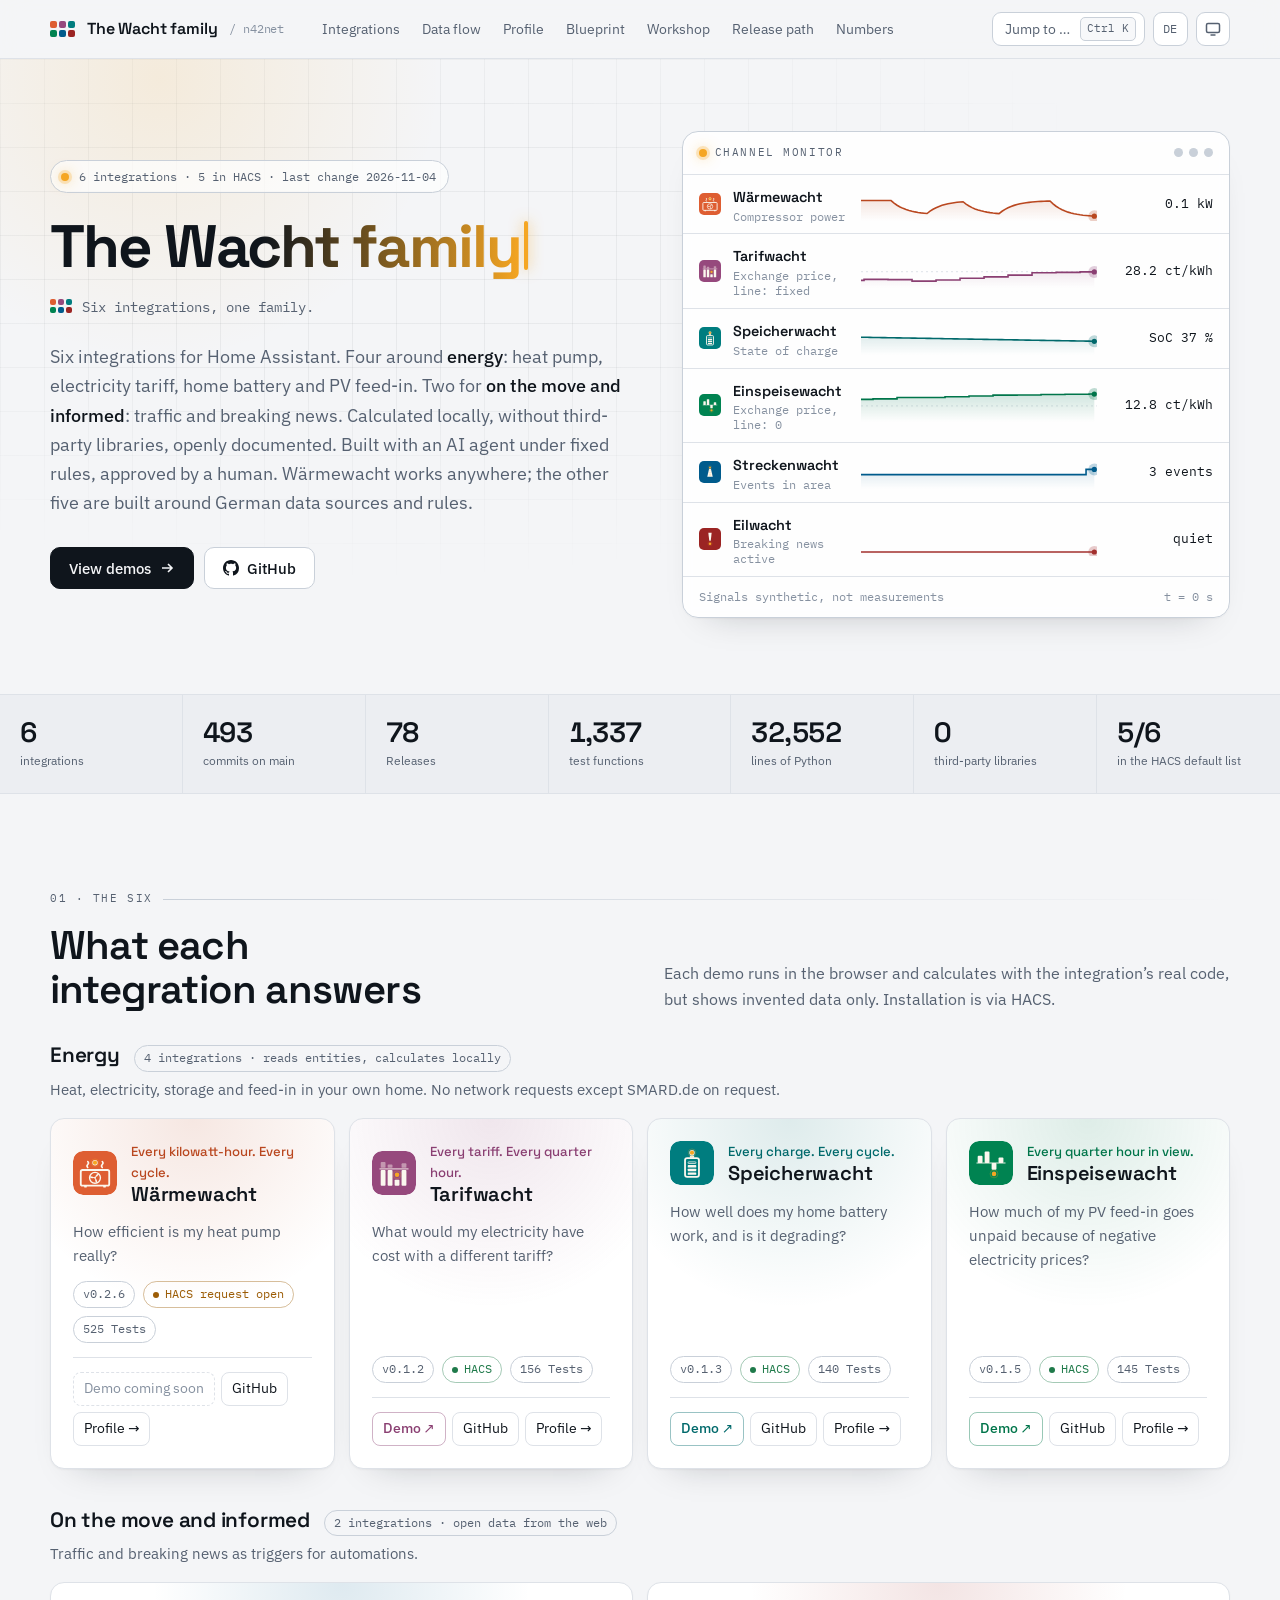
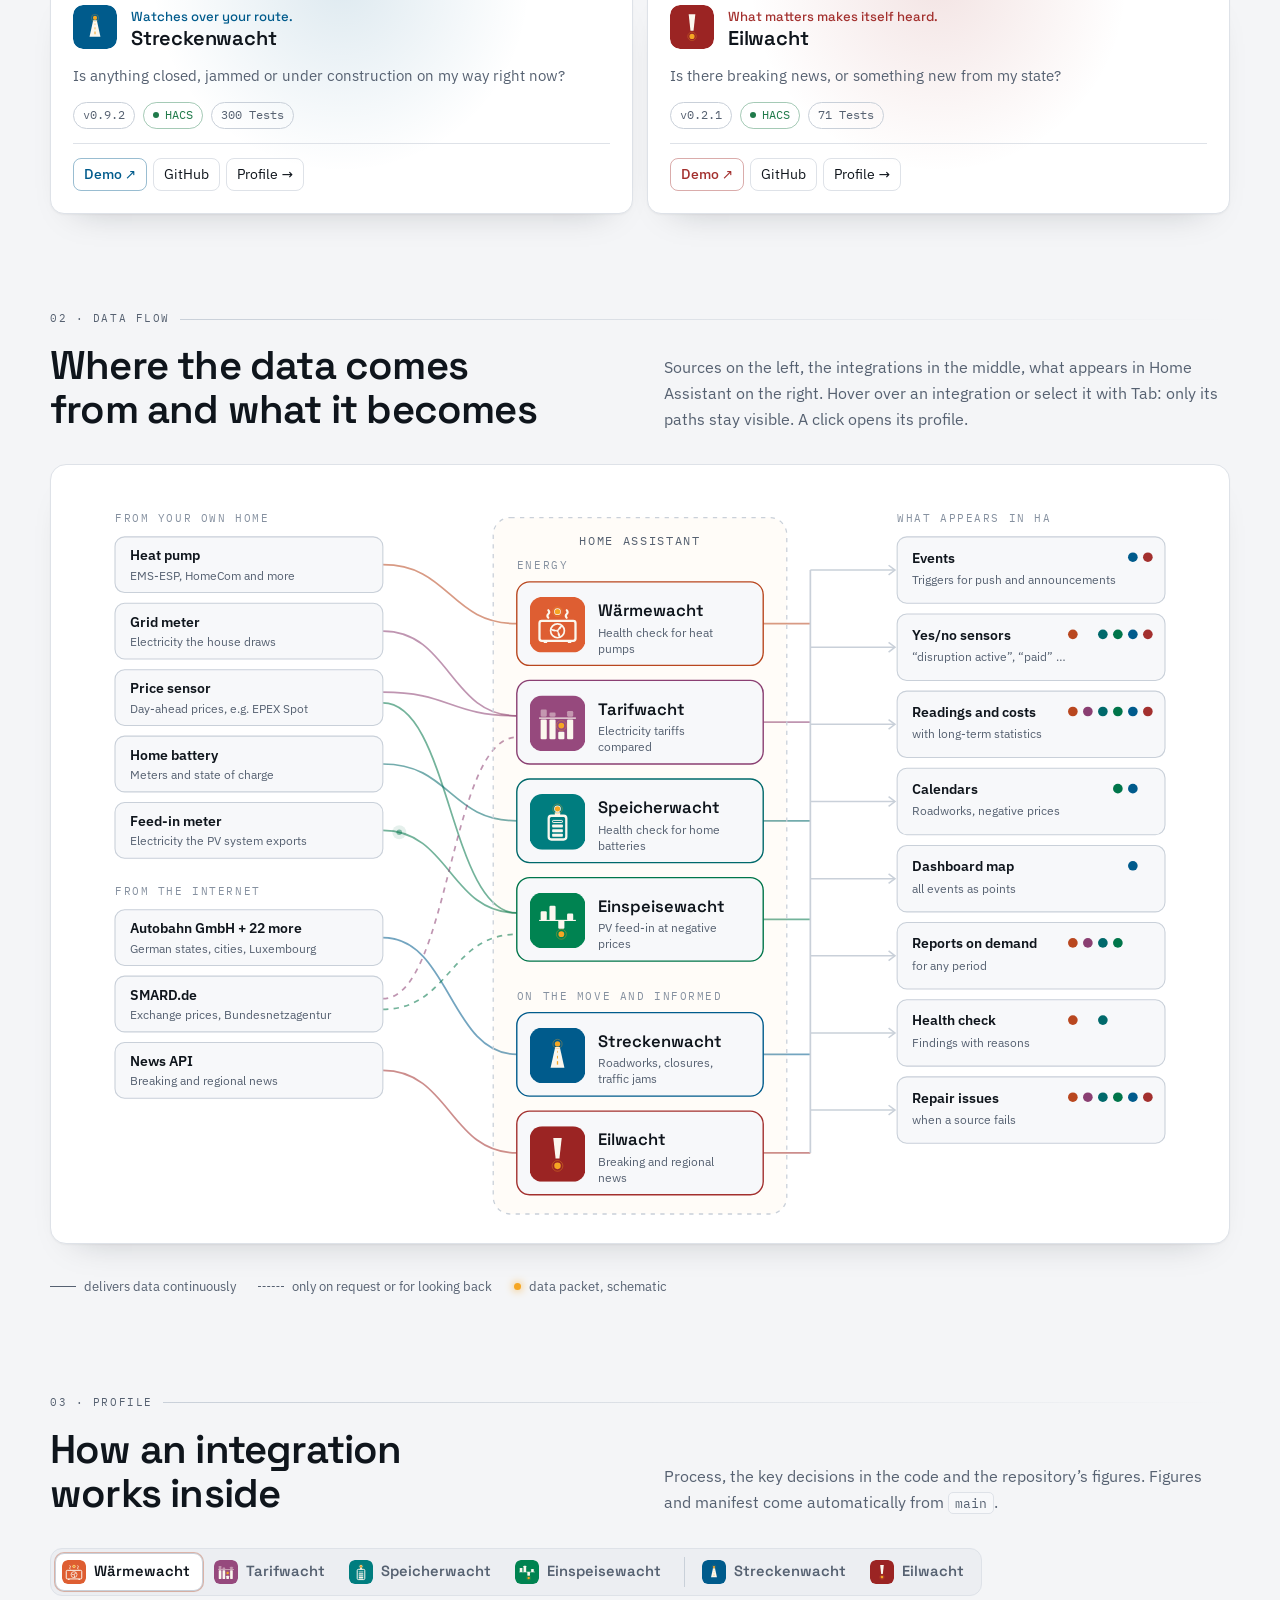
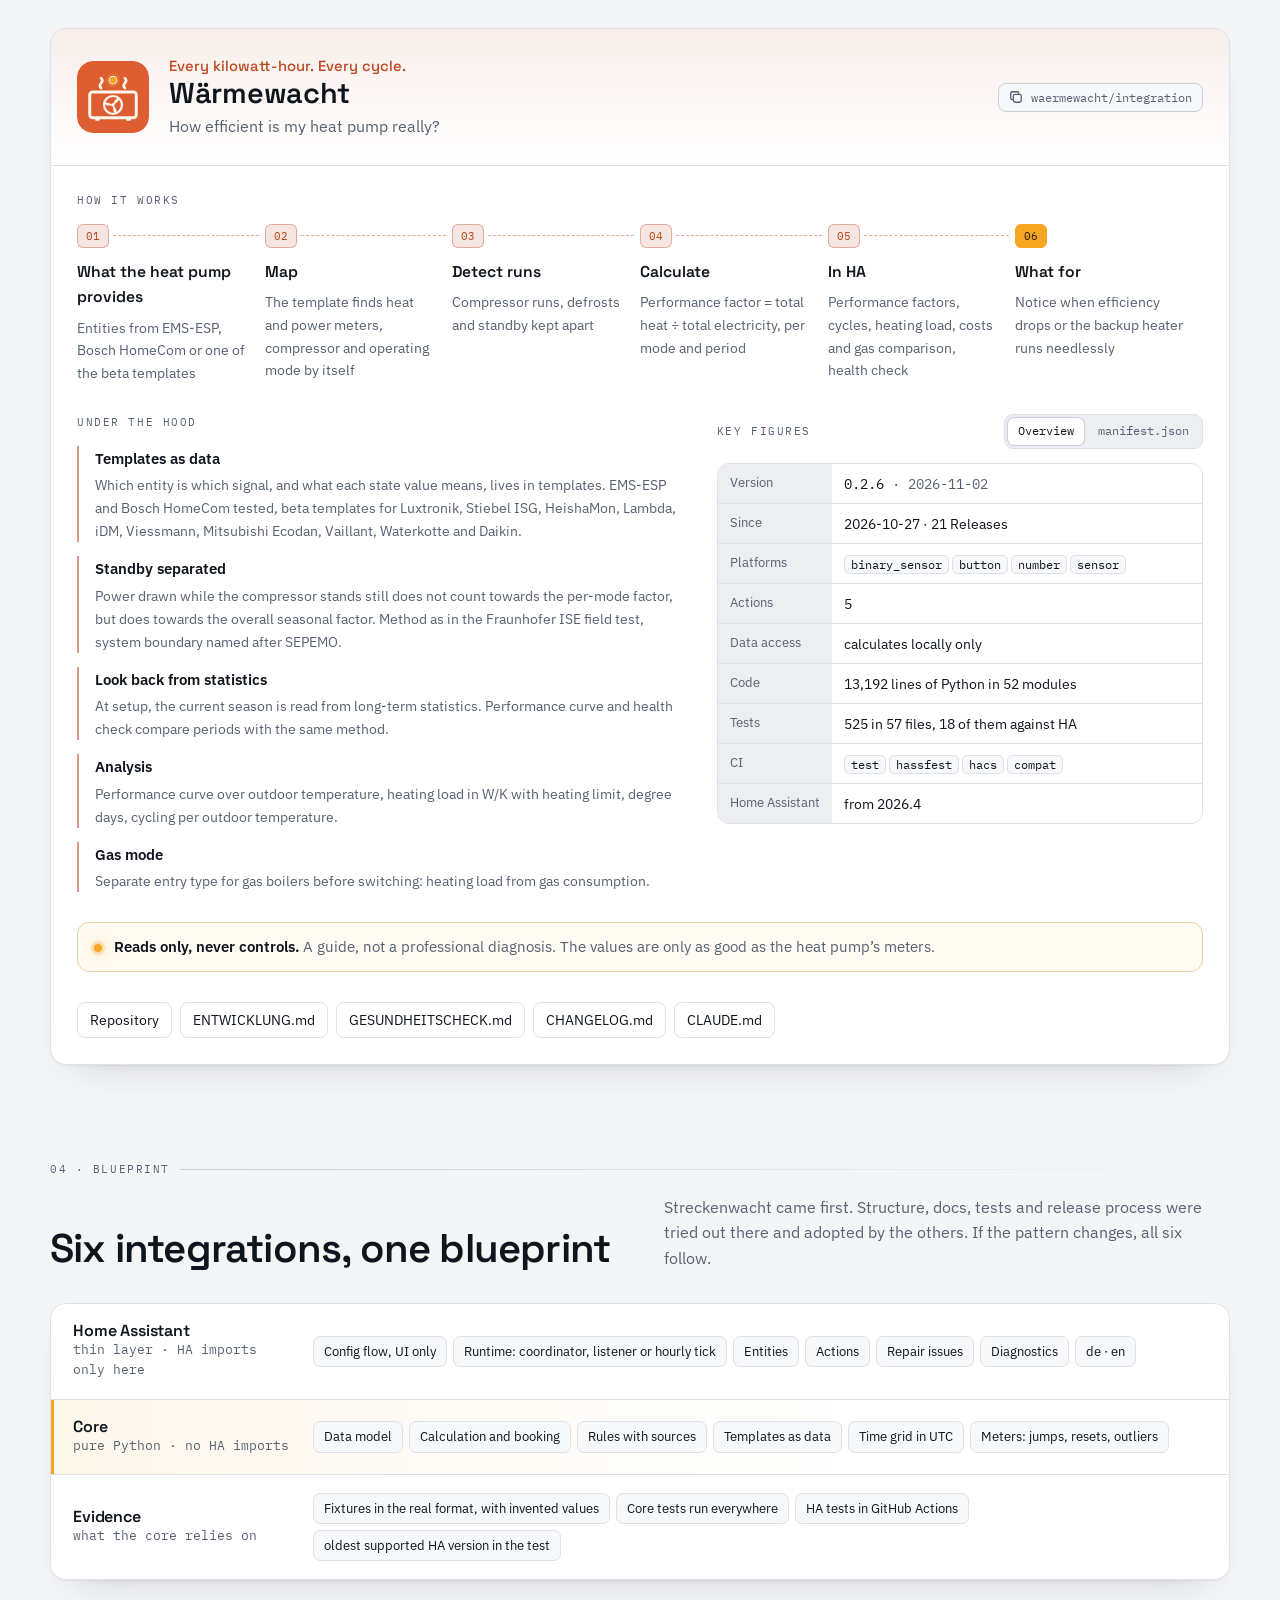
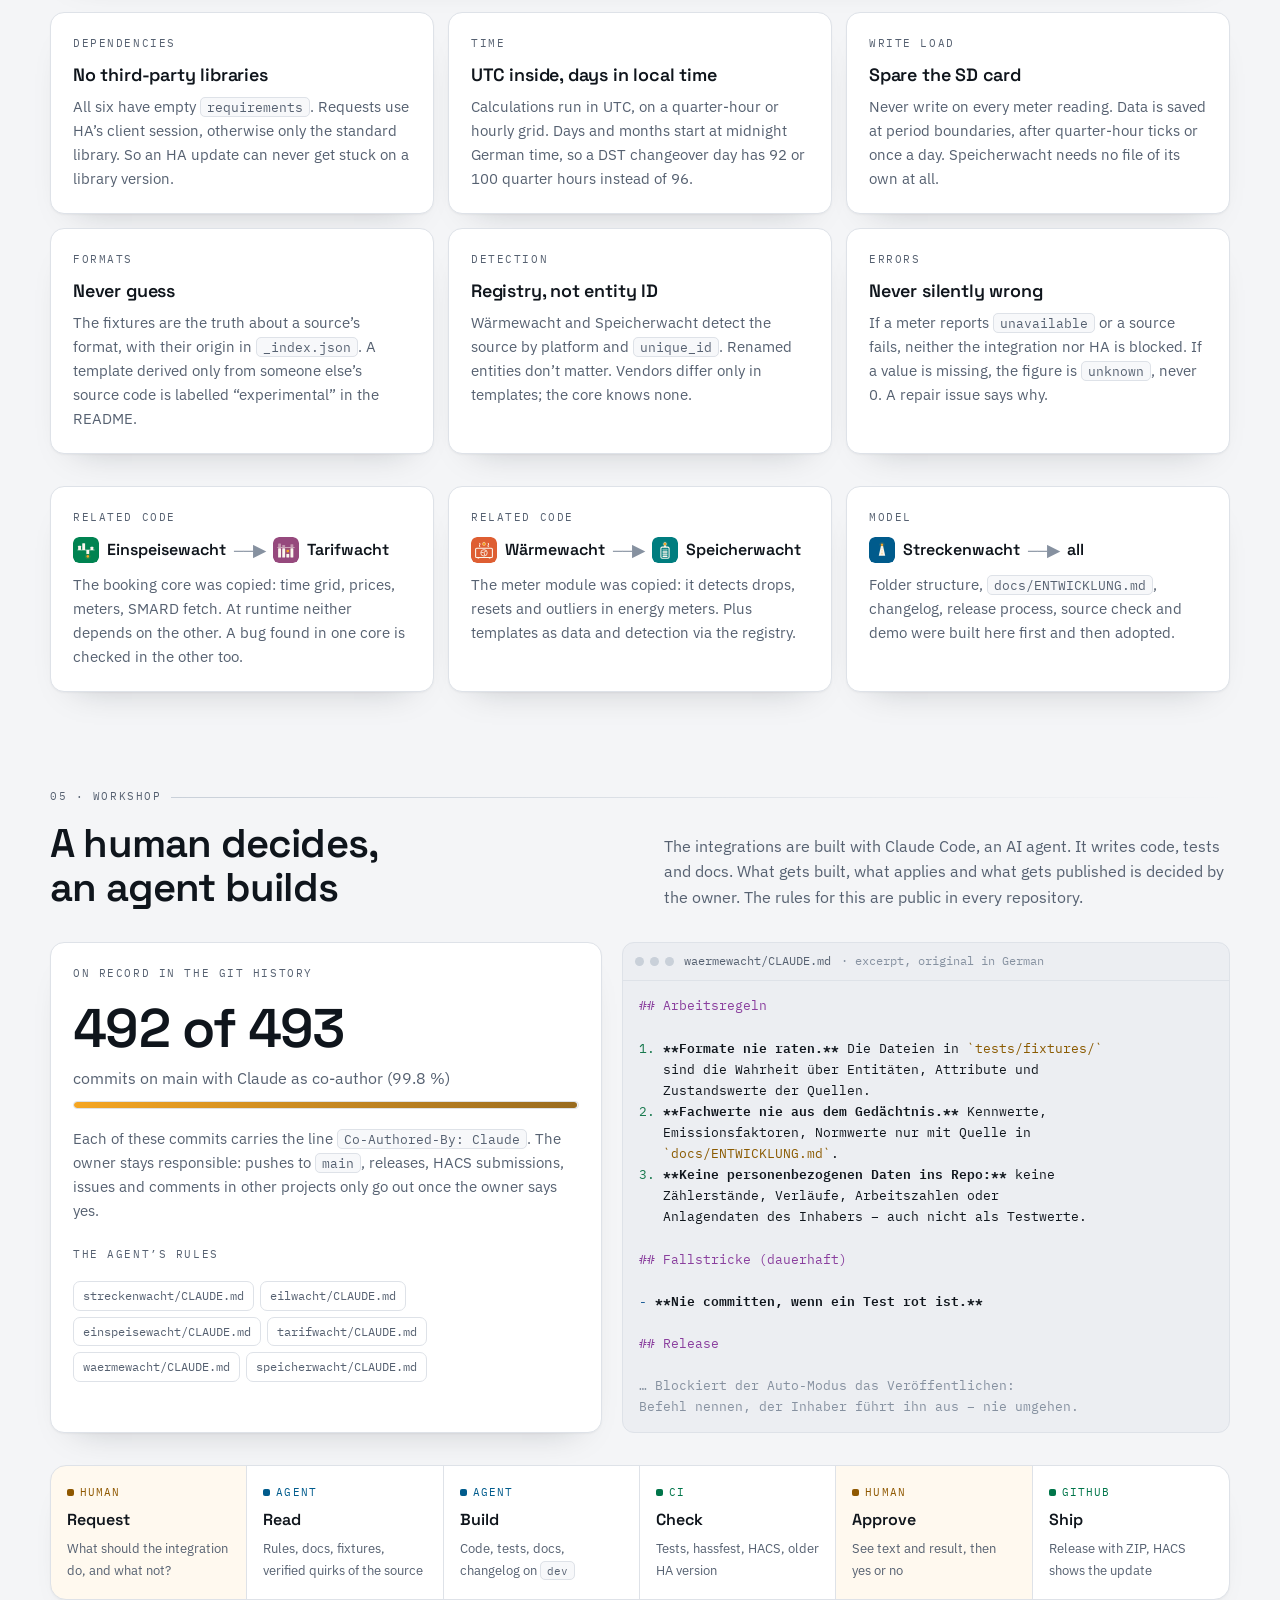
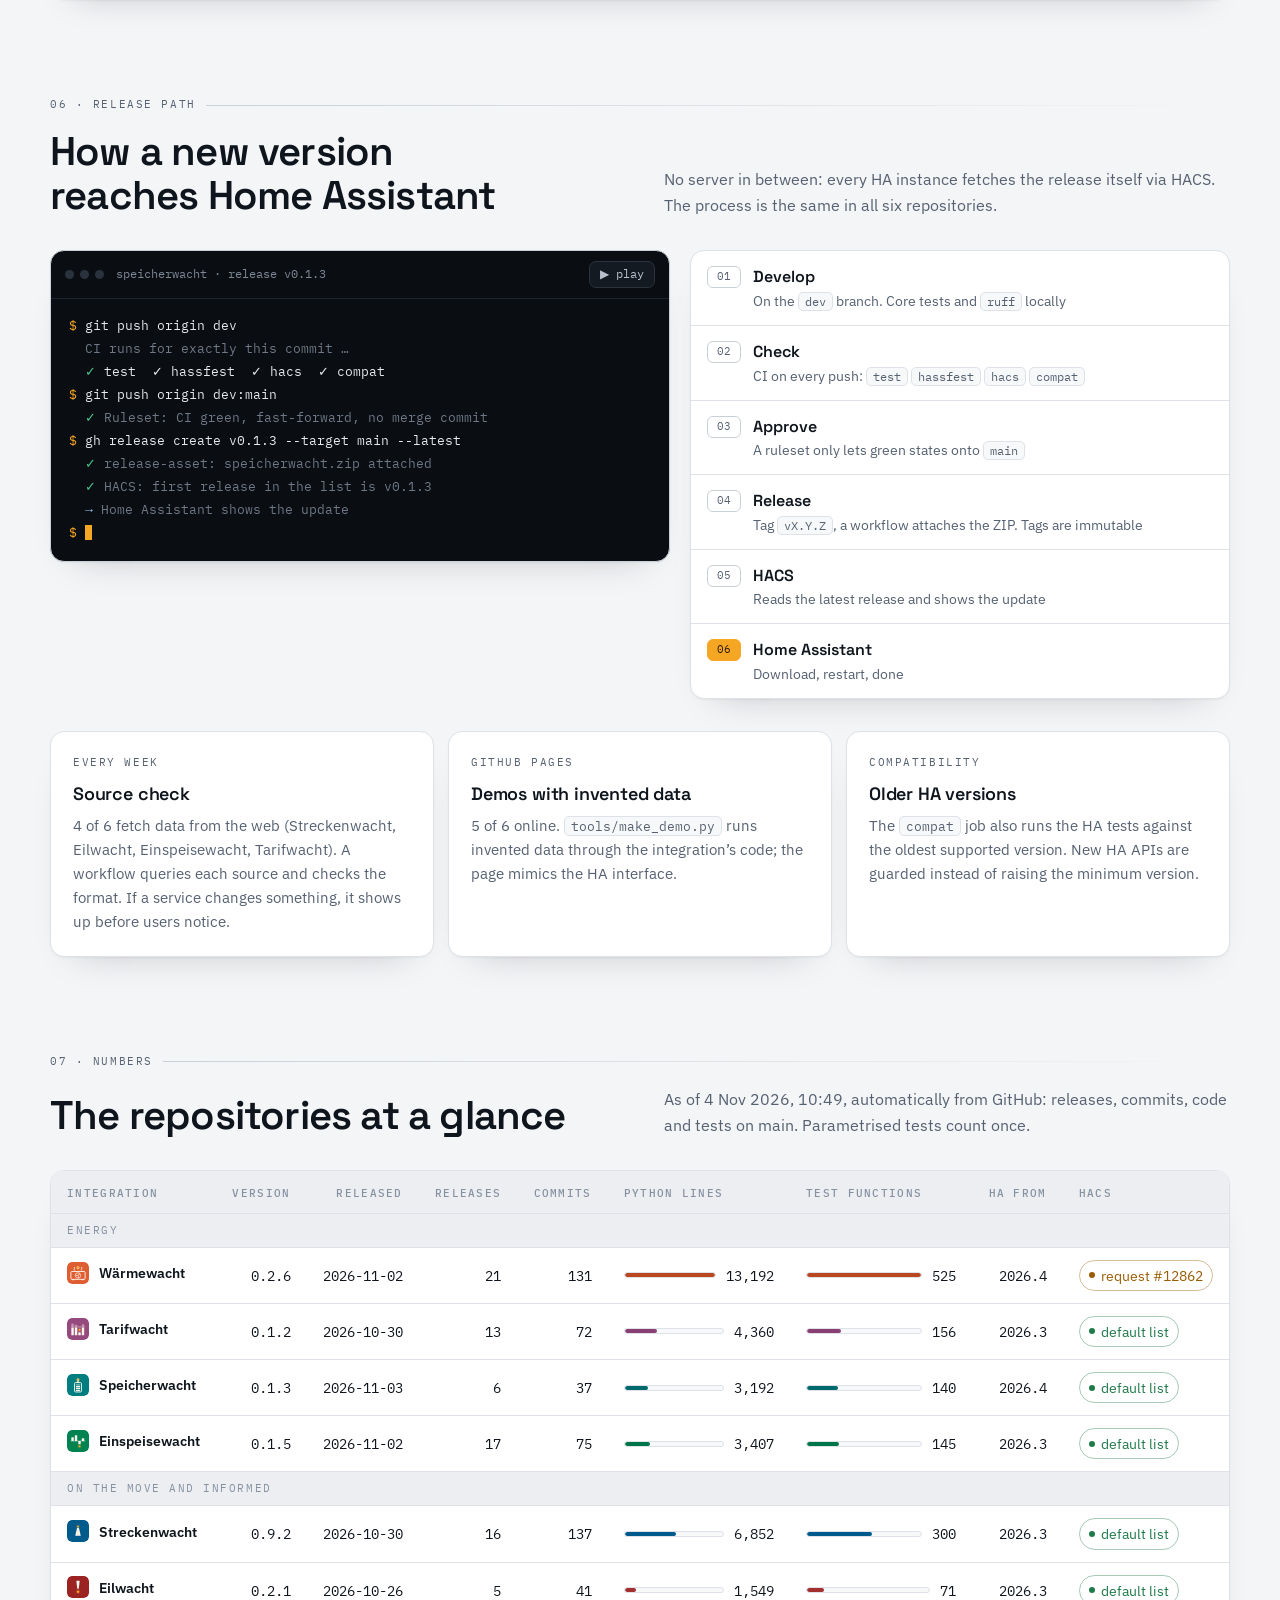
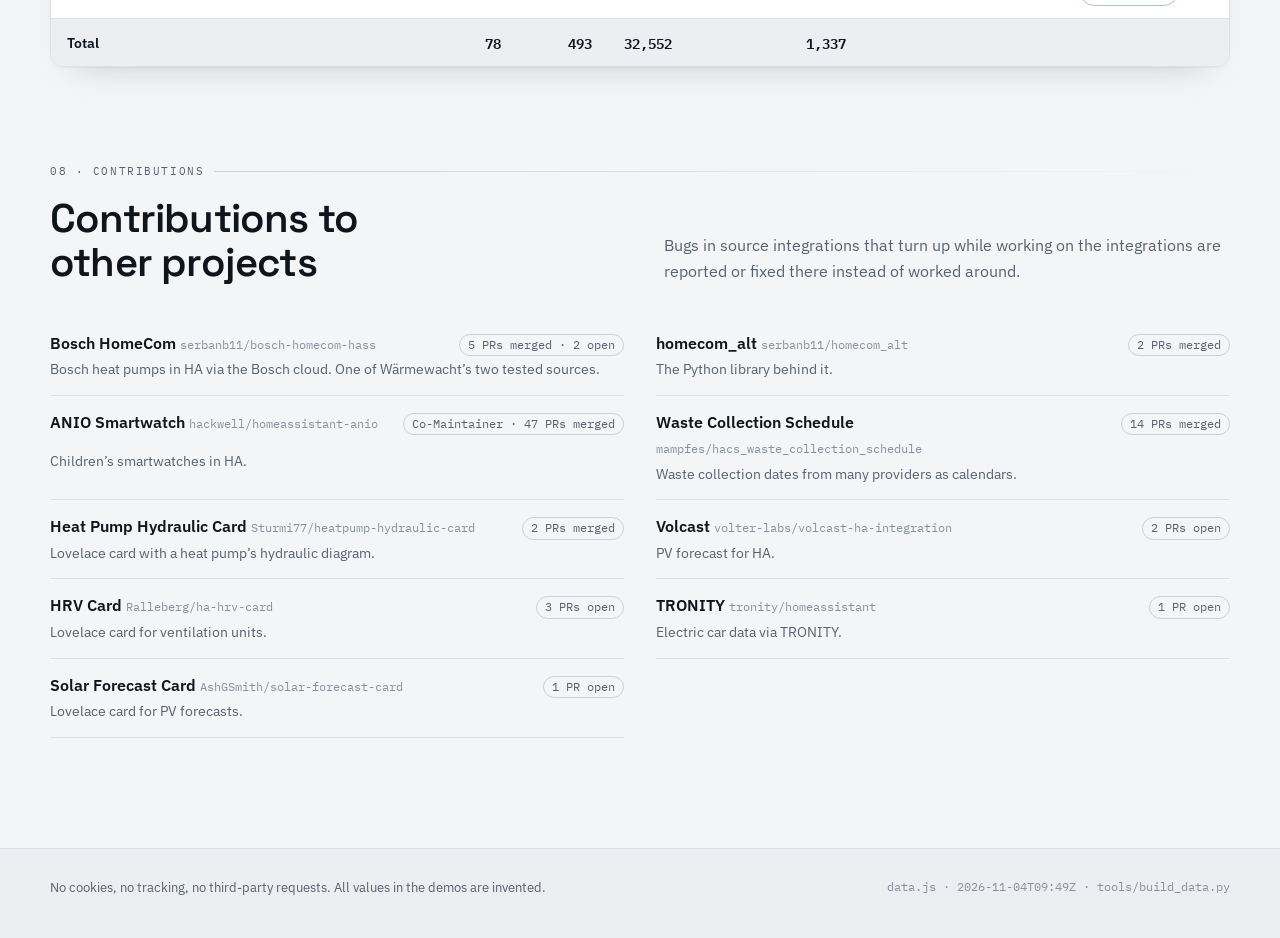
==== commit be47458c: "Kanal-Monitor ruhiger und verständlicher Rund 7,5 Werte pro Sekunde statt 30, dazwischen schiebt die" ====
--- a/index.html
+++ b/index.html
@@ -136,7 +136,7 @@
 .mon-head .label { display: flex; align-items: center; gap: 8px; }
 .dots { display: flex; gap: 6px; }
 .dots i { width: 9px; height: 9px; border-radius: 50%; background: var(--line-2); display: block; }
-.mon-row { display: grid; grid-template-columns: 22px 116px minmax(0, 1fr) 96px; align-items: center; gap: 12px; padding: 9px 16px; border-bottom: 1px solid var(--line); }
+.mon-row { display: grid; grid-template-columns: 22px 116px minmax(0, 1fr) 104px; align-items: center; gap: 12px; padding: 9px 16px; border-bottom: 1px solid var(--line); }
 .mon-row:last-of-type { border-bottom: 0; }
 .mon-row img { width: 22px; height: 22px; display: block; }
 .mon-row .nm { font-family: var(--font-display); font-weight: 600; font-size: 0.9rem; }
@@ -391,7 +391,7 @@
   .kpi:nth-child(2n) { border-right: 0 !important; }
   .kpi:nth-child(-n+2) { border-top: 0; }
   .g4, .g2, .grid3, .ties { grid-template-columns: minmax(0, 1fr); }
-  .mon-row { grid-template-columns: 22px 84px minmax(0, 1fr) 78px; gap: 8px; padding: 8px 12px; }
+  .mon-row { grid-template-columns: 22px 84px minmax(0, 1fr) 92px; gap: 8px; padding: 8px 12px; }
   .mon-row .sig { display: none; }
   .layer { grid-template-columns: minmax(0, 1fr); gap: 10px; }
   .card-head { grid-template-columns: 52px minmax(0, 1fr); gap: 14px; padding: 18px; }
@@ -730,7 +730,7 @@
         ['Bericht für jeden Zeitraum', 'Die Aktion „Bericht“ rechnet auch rückwirkend aus der Langzeitstatistik.']
       ],
       not: '<b>Keine Abrechnung.</b> Die Werte sind eine Orientierung. Es gilt, was der Netzbetreiber mit seinem Zähler misst.',
-      sig: 'Day-Ahead-Preis'
+      sig: 'Börsenpreis, Linie: 0'
     },
     {
       name: 'tarifwacht', k: 'tw', title: 'Tarifwacht', tagline: 'Jeder Tarif. Jede Viertelstunde.', short: 'Stromtarife im Vergleich',
@@ -751,7 +751,7 @@
         ['Kern aus der Einspeisewacht', 'Zeitraster, Preise und Zähler stammen aus deren Buchungskern, kopiert und seitdem eigenständig.']
       ],
       not: '<b>Gleiches Verhalten unterstellt.</b> Wer mit dynamischem Tarif Verbrauch in billige Stunden schiebt, spart mehr, als der Vergleich zeigt.',
-      sig: 'dynamisch ggü. Festpreis'
+      sig: 'Börsenpreis, Linie: Festpreis'
     },
     {
       name: 'waermewacht', k: 'ww', title: 'Wärmewacht', tagline: 'Jede Kilowattstunde. Jeder Takt.', short: 'Gesundheits-Check für Wärmepumpen',
@@ -772,7 +772,7 @@
         ['Gas-Modus', 'Eigener Eintragstyp für Gasheizungen vor dem Umstieg: Heizlast aus dem Gasverbrauch.']
       ],
       not: '<b>Liest nur, steuert nie.</b> Eine Orientierung, keine Fachdiagnose. Die Werte sind so gut wie die Zähler der Wärmepumpe.',
-      sig: 'Kompressor, Abtauung'
+      sig: 'Verdichterleistung'
     },
     {
       name: 'speicherwacht', k: 'spw', title: 'Speicherwacht', tagline: 'Jede Ladung. Jeder Zyklus.', short: 'Gesundheits-Check für Batteriespeicher',
@@ -914,19 +914,31 @@
 
   /* ---------- Kanal-Monitor ---------- */
   const rnd = (a, b) => a + Math.random() * (b - a);
+  // Erfundene Signale, ein Wert je Abtastung (rund 7,5 pro Sekunde). Kurve und Wert rechts zeigen dieselbe Größe.
+  // Preise als Viertelstunden-Treppe (Q Abtastungen), ein „Tag“ hat 40 davon.
+  const Q = 8, DAY = 40 * Q;
+  const ct = p => `${p < 0 ? '−' : ''}${dec(Math.abs(p))} ct/kWh`;
+  const bump = (x, mid, width) => Math.exp(-Math.pow((x - mid) / width, 2));
   const GEN = {
     streckenwacht: () => { let n = 2; return () => { if (Math.random() < 0.012) n = Math.max(0, Math.min(5, n + (Math.random() < 0.5 ? -1 : 1))); return { v: n / 5, text: L(`${n} Meldung${n === 1 ? '' : 'en'}`, `${n} event${n === 1 ? '' : 's'}`), step: true }; }; },
-    eilwacht: () => { let a = 0; return () => { if (a < 0.02 && Math.random() < 0.004) a = 1; a *= 0.975; return { v: a, text: a > 0.3 ? L('aktiv', 'active') : L('ruhig', 'quiet'), hot: a > 0.3 }; }; },
-    einspeisewacht: () => { let t = rnd(0, 600); return () => { t += 1; const p = 5 + 9 * Math.cos(2 * Math.PI * t / 520) - 11 * Math.exp(-Math.pow(((t % 520) - 260) / 55, 2)) + 1.2 * Math.sin(t / 7); return { v: (p + 14) / 30, text: `${p >= 0 ? '+' : '−'}${dec(Math.abs(p))} ct`, zero: 14 / 30, hot: p < 0 }; }; },
-    tarifwacht: () => { let t = rnd(0, 400); return () => { t += 1; const d = 28.4 + 8 * Math.sin(2 * Math.PI * t / 380) + 3 * Math.sin(2 * Math.PI * t / 91) + rnd(-0.6, 0.6); const diff = d - 28.4; return { v: (d - 14) / 30, ref: 14.4 / 30, text: `Δ ${diff >= 0 ? '+' : '−'}${dec(Math.abs(diff))} ct` }; }; },
-    waermewacht: () => { let on = true, left = 160, p = 0.6, az = 4.1, defrost = 0; return () => {
-      left -= 1; if (left <= 0) { on = !on; left = on ? rnd(120, 220) : rnd(60, 140); }
-      if (on && defrost <= 0 && Math.random() < 0.003) defrost = 16;
-      const target = !on ? 0.02 : defrost > 0 ? 0.12 : 0.55 + 0.08 * Math.sin(left / 9);
+    eilwacht: () => { let a = 0; return () => { if (a < 0.02 && Math.random() < 0.006) a = 1; a *= 0.97; return { v: a, text: a > 0.3 ? L('aktiv', 'active') : L('ruhig', 'quiet'), hot: a > 0.3 }; }; },
+    einspeisewacht: () => { let t = Math.floor(rnd(0, DAY)), p = null; return () => {
+      if (t++ % Q === 0 || p === null) { const ph = (t % DAY) / DAY; p = 7 + 6 * Math.cos(2 * Math.PI * ph) - 12 * bump(ph, 0.5, 0.09) + rnd(-0.8, 0.8); }
+      return { v: (p + 13) / 28, zero: 13 / 28, text: ct(p), hot: p < 0, step: true }; }; },
+    tarifwacht: () => { let t = Math.floor(rnd(0, DAY)), p = null; return () => {
+      if (t++ % Q === 0 || p === null) { const ph = (t % DAY) / DAY; p = 28 - 7 * bump(ph, 0.5, 0.12) + 9 * bump(ph, 0.8, 0.07) + rnd(-1, 1); }
+      return { v: (p - 18) / 22, ref: (28.4 - 18) / 22, text: ct(p), step: true }; }; },
+    waermewacht: () => { let on = true, left = rnd(60, 120), base = 1.9, p = base, defrost = 0; return () => {
+      if (--left <= 0) { on = !on; left = on ? rnd(90, 170) : rnd(40, 90); base = rnd(1.5, 2.3); }
+      if (on && defrost <= 0 && Math.random() < 0.004) defrost = 12;
+      const target = !on ? 0 : defrost > 0 ? 0.25 : base;
       if (defrost > 0) defrost -= 1;
-      p += (target - p) * 0.12; az += (rnd(3.7, 4.5) - az) * 0.01;
-      return { v: p, text: on ? (defrost > 0 ? L('Abtauen', 'defrost') : `${L('AZ', 'PF')} ${dec(az)}`) : L('aus', 'off') }; }; },
-    speicherwacht: () => { let t = rnd(0, 700), soc = 55; return () => { t += 1; const sun = Math.sin(2 * Math.PI * t / 700); soc += sun > 0.1 ? 0.22 : -0.12; soc = Math.max(8, Math.min(100, soc)); return { v: soc / 100, text: `SoC ${Math.round(soc)} %` }; }; }
+      p += (target - p) * 0.18;
+      const text = on && defrost > 0 ? L('Abtauen', 'defrost') : p < 0.05 ? L('aus', 'off') : `${dec(p)} kW`;
+      return { v: p / 3, text }; }; },
+    speicherwacht: () => { let t = rnd(0, DAY), soc = 55; return () => {
+      const ph = (t++ % DAY) / DAY; soc = Math.max(8, Math.min(100, soc + (ph > 0.3 && ph < 0.7 ? 0.45 : -0.2)));
+      return { v: soc / 100, text: `SoC ${Math.round(soc)} %` }; }; }
   };
   const monitor = document.getElementById('monitor');
   monitor.innerHTML = CONTENT.map(c => `<div class="mon-row" style="--c:var(--${c.k})">${icon(c.name, 22)}<div><span class="nm">${c.title}</span><span class="sig">${c.sig}</span></div><canvas data-n="${c.name}" aria-hidden="true"></canvas><span class="read" data-r="${c.name}">–</span></div>`).join('');
@@ -938,19 +950,19 @@
   }
   refreshColors();
   matchMedia('(prefers-color-scheme: dark)').addEventListener('change', refreshColors);
-  const STEP = 2;
+  const STEP = 3, EVERY = 4; // eine Abtastung je 4 Bilder, dazwischen schiebt die Kurve weich weiter
   function sizeCanvases() {
     channels.forEach(ch => {
       const r = ch.canvas.getBoundingClientRect(), dpr = Math.min(window.devicePixelRatio || 1, 2);
       ch.canvas.width = Math.max(1, Math.round(r.width * dpr)); ch.canvas.height = Math.max(1, Math.round(r.height * dpr));
-      ch.w = r.width; ch.h = r.height; ch.dpr = dpr; ch.max = Math.ceil(r.width / STEP) + 2;
+      ch.w = r.width; ch.h = r.height; ch.dpr = dpr; ch.max = Math.ceil(r.width / STEP) + 3;
     });
   }
   function hexA(hex, a) {
     const m = hex.replace('#', ''); if (m.length !== 6) return hex;
     return `rgba(${parseInt(m.slice(0, 2), 16)},${parseInt(m.slice(2, 4), 16)},${parseInt(m.slice(4, 6), 16)},${a})`;
   }
-  function drawChannel(ch) {
+  function drawChannel(ch, frac = 0) {
     const g = ch.canvas.getContext('2d'), { w, h, dpr, buf } = ch;
     g.setTransform(dpr, 0, 0, dpr, 0, 0); g.clearRect(0, 0, w, h);
     const pad = 4, Y = v => h - pad - Math.max(0, Math.min(1, v)) * (h - 2 * pad);
@@ -958,29 +970,39 @@
     g.lineWidth = 1; g.setLineDash([2, 3]); g.strokeStyle = COLORS.line;
     if (last.zero !== undefined || last.ref !== undefined) { const y = Y(last.zero ?? last.ref); g.beginPath(); g.moveTo(0, y); g.lineTo(w, y); g.stroke(); }
     g.setLineDash([]);
-    const col = COLORS[ch.c.name] || '#888', x0 = w - (buf.length - 1) * STEP;
+    // jüngster Wert wandert bis zur nächsten Abtastung um frac nach links, rechts davon gilt er weiter
+    const col = COLORS[ch.c.name] || '#888', x0 = w - (buf.length - 1 + frac) * STEP, head = w - 3;
     g.beginPath();
     buf.forEach((s, i) => { const x = x0 + i * STEP, y = Y(s.v); if (i === 0) g.moveTo(x, y); else if (s.step) { g.lineTo(x, Y(buf[i - 1].v)); g.lineTo(x, y); } else g.lineTo(x, y); });
+    if (buf.length) g.lineTo(head, Y(last.v));
     g.lineWidth = 1.6; g.strokeStyle = col; g.stroke();
-    g.lineTo(x0 + (buf.length - 1) * STEP, h); g.lineTo(x0, h); g.closePath();
+    g.lineTo(head, h); g.lineTo(x0, h); g.closePath();
     const grad = g.createLinearGradient(0, 0, 0, h); grad.addColorStop(0, hexA(col, 0.22)); grad.addColorStop(1, hexA(col, 0));
     g.fillStyle = grad; g.fill();
     if (last.zero !== undefined) { // negative Preise in Amber hervorheben
       g.fillStyle = hexA(COLORS.amber, 0.28);
-      buf.forEach((s, i) => { if (s.v < s.zero) { const x = x0 + i * STEP; g.fillRect(x - STEP / 2, Y(s.zero), STEP, Y(s.v) - Y(s.zero)); } });
+      buf.forEach((s, i) => { if (s.v < s.zero) { const x = x0 + i * STEP, wd = i === buf.length - 1 ? head - x : STEP; g.fillRect(x, Y(s.zero), wd, Y(s.v) - Y(s.zero)); } });
     }
-    if (buf.length) { const x = x0 + (buf.length - 1) * STEP, y = Y(last.v); g.fillStyle = col; g.beginPath(); g.arc(x - 1, y, 2.6, 0, Math.PI * 2); g.fill(); g.fillStyle = hexA(col, 0.25); g.beginPath(); g.arc(x - 1, y, 6, 0, Math.PI * 2); g.fill(); }
+    if (buf.length) { const y = Y(last.v); g.fillStyle = col; g.beginPath(); g.arc(head, y, 2.6, 0, Math.PI * 2); g.fill(); g.fillStyle = hexA(col, 0.25); g.beginPath(); g.arc(head, y, 6, 0, Math.PI * 2); g.fill(); }
   }
   sizeCanvases();
   channels.forEach(ch => { for (let i = 0; i < ch.max; i++) ch.buf.push(ch.gen()); });
-  let monVisible = true, clock = 0, frame = 0;
+  let monVisible = true, clock = 0, frame = 0, sub = 0;
   function monTick() {
-    channels.forEach(ch => { ch.buf.push(ch.gen()); while (ch.buf.length > ch.max) ch.buf.shift(); drawChannel(ch);
-      const s = ch.buf[ch.buf.length - 1]; ch.read.textContent = s.text; ch.read.style.color = s.hot ? 'var(--amber-ink)' : ''; });
+    sub = (sub + 1) % EVERY;
+    channels.forEach(ch => {
+      if (sub === 0) {
+        ch.buf.push(ch.gen()); while (ch.buf.length > ch.max) ch.buf.shift();
+        const s = ch.buf[ch.buf.length - 1];
+        if (ch.read.textContent !== s.text) ch.read.textContent = s.text;
+        ch.read.style.color = s.hot ? 'var(--amber-ink)' : '';
+      }
+      drawChannel(ch, sub / EVERY);
+    });
     clock += 1 / 30; if (++frame % 15 === 0) document.getElementById('mon-clock').textContent = `t = ${Math.floor(clock)} s`;
   }
-  channels.forEach(drawChannel); monTick();
-  new ResizeObserver(() => { sizeCanvases(); channels.forEach(drawChannel); }).observe(monitor);
+  channels.forEach(ch => drawChannel(ch)); sub = EVERY - 1; monTick();
+  new ResizeObserver(() => { sizeCanvases(); channels.forEach(ch => drawChannel(ch, sub / EVERY)); }).observe(monitor);
   new IntersectionObserver(es => { monVisible = es[0].isIntersecting; }).observe(monitor);
 
   /* ---------- Die sechs ---------- */
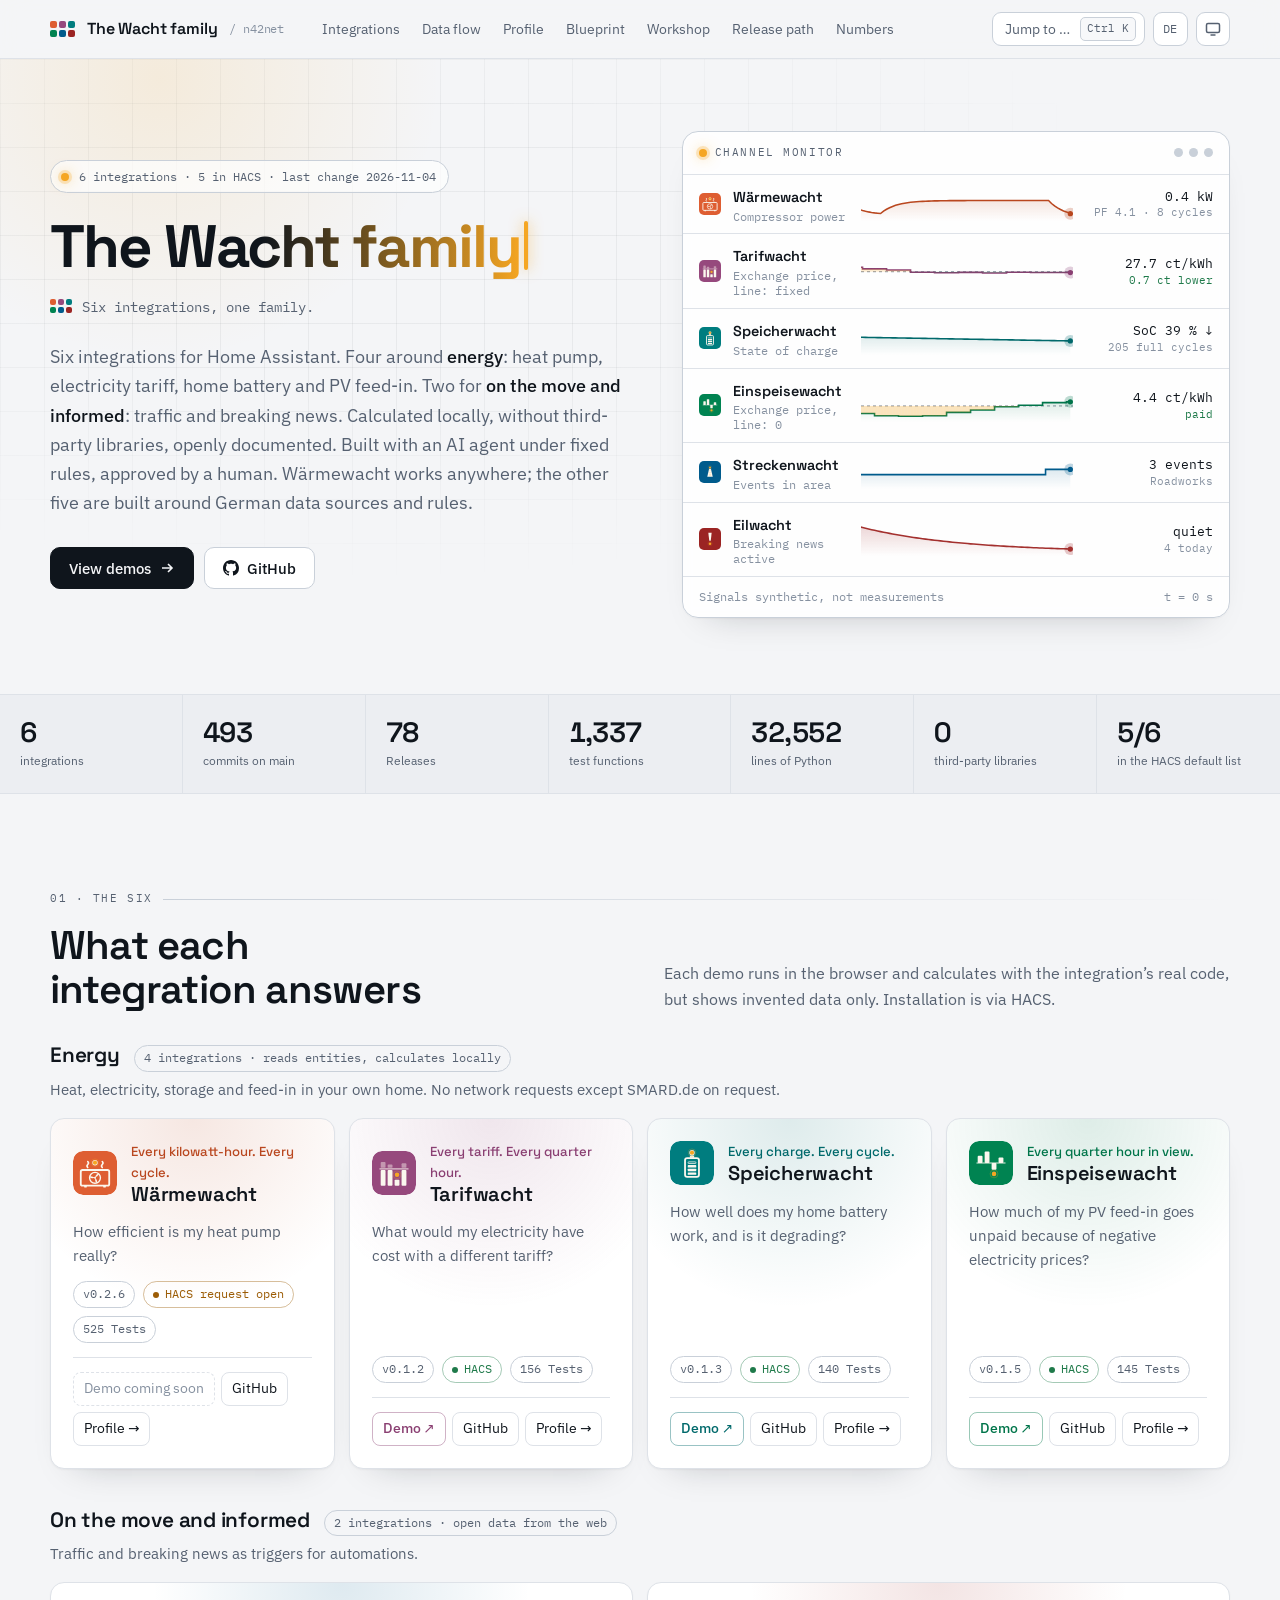
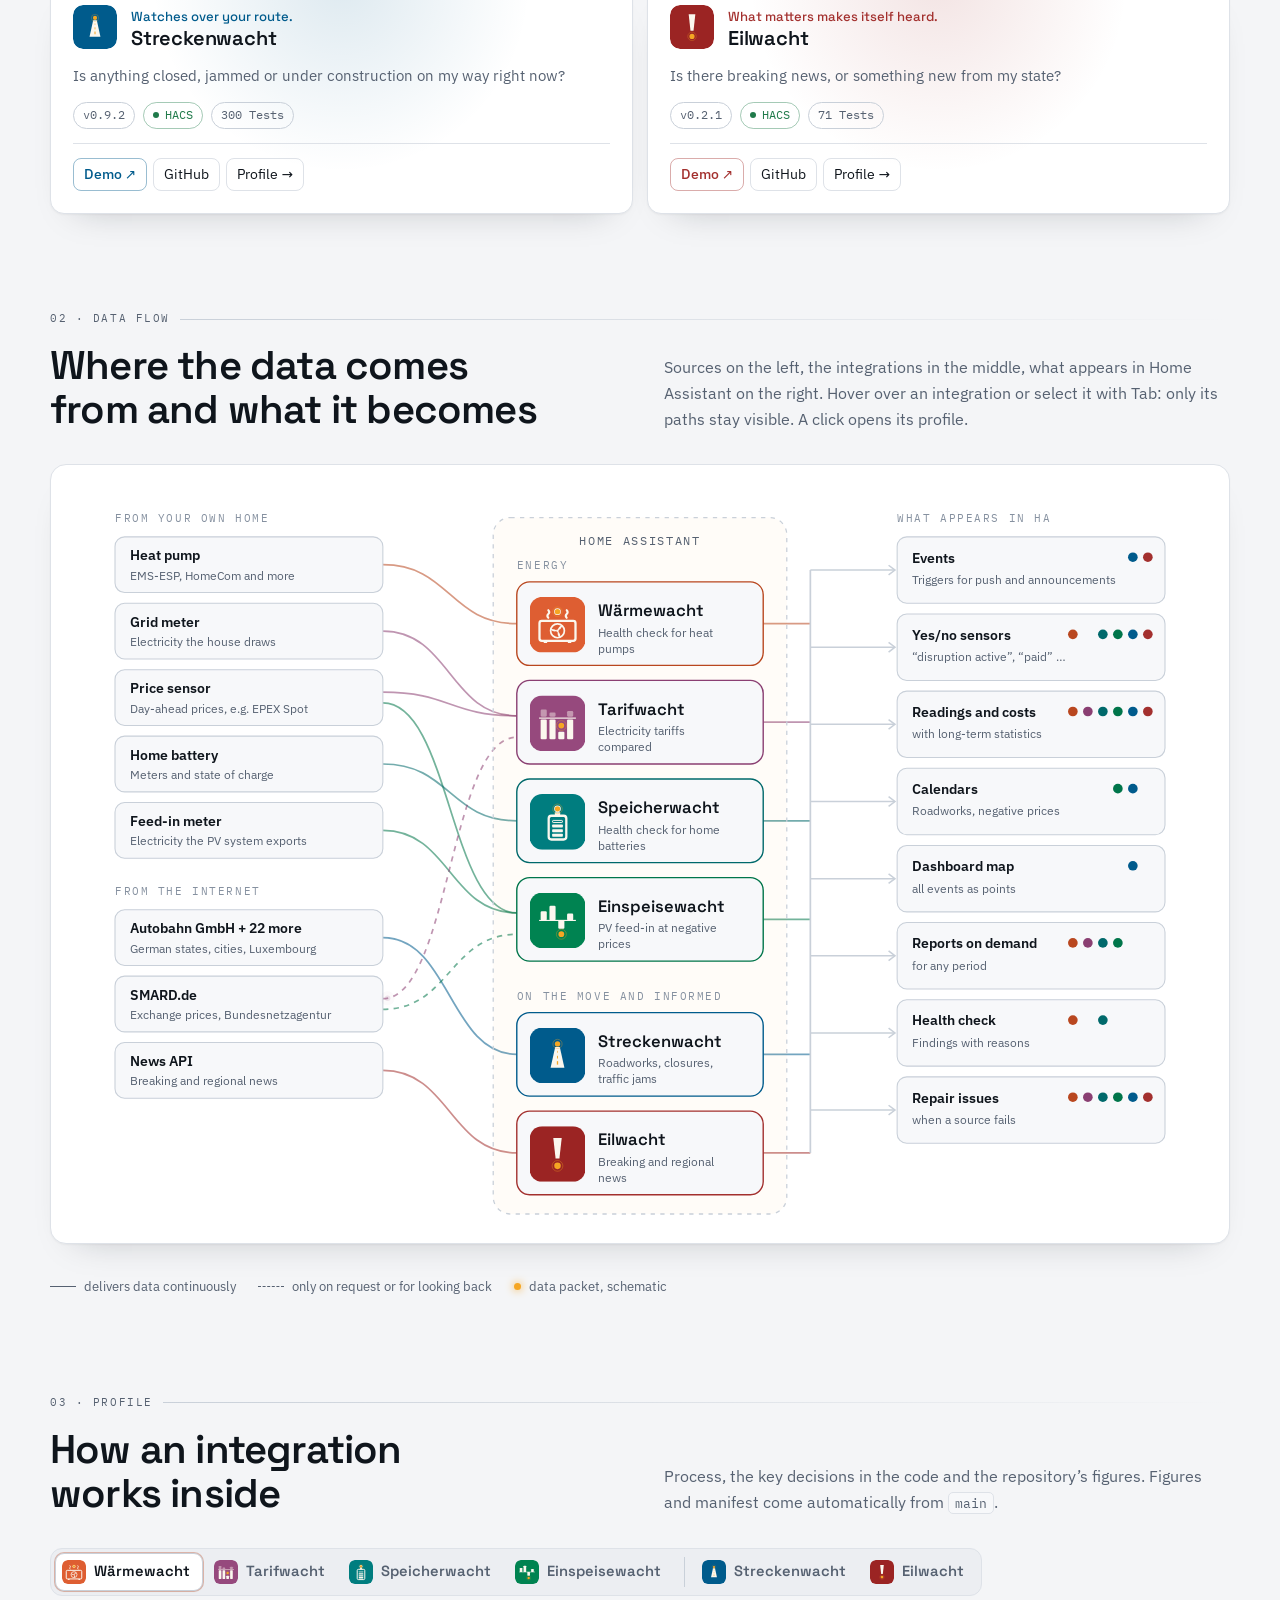
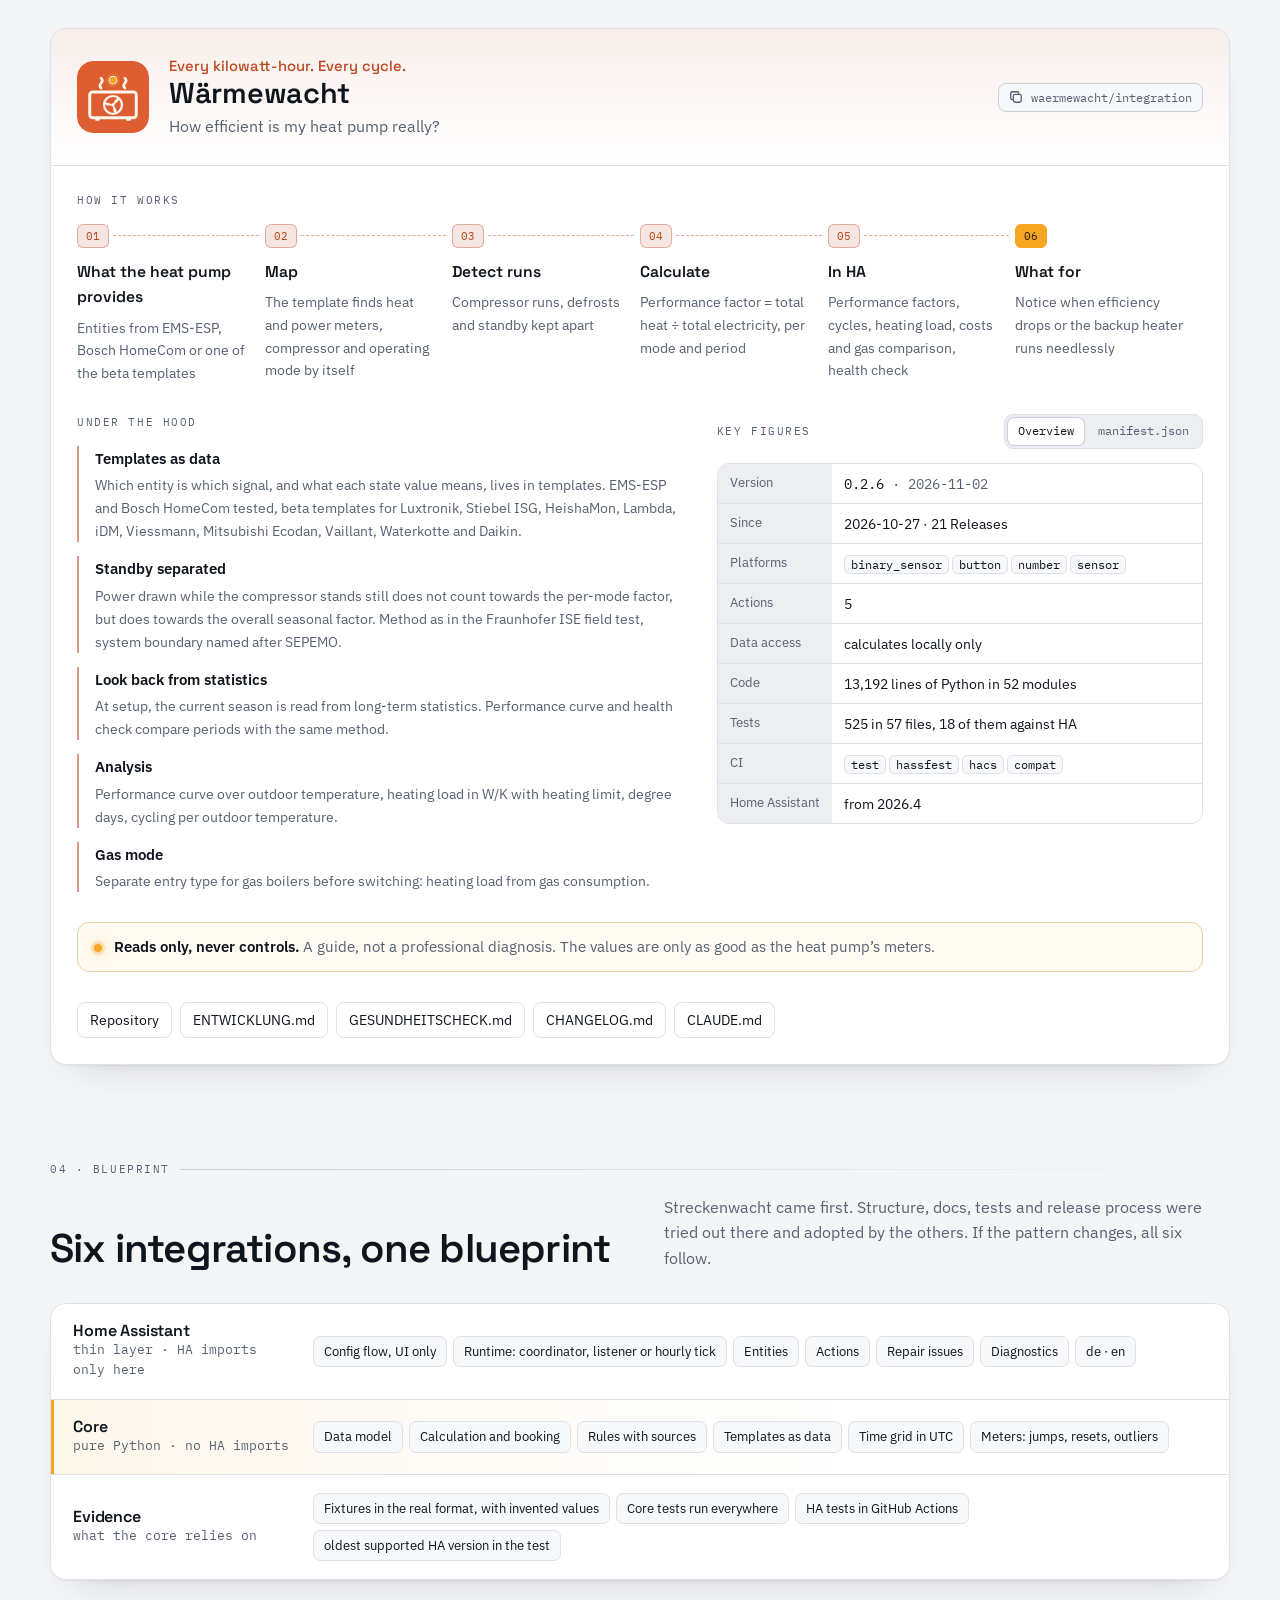
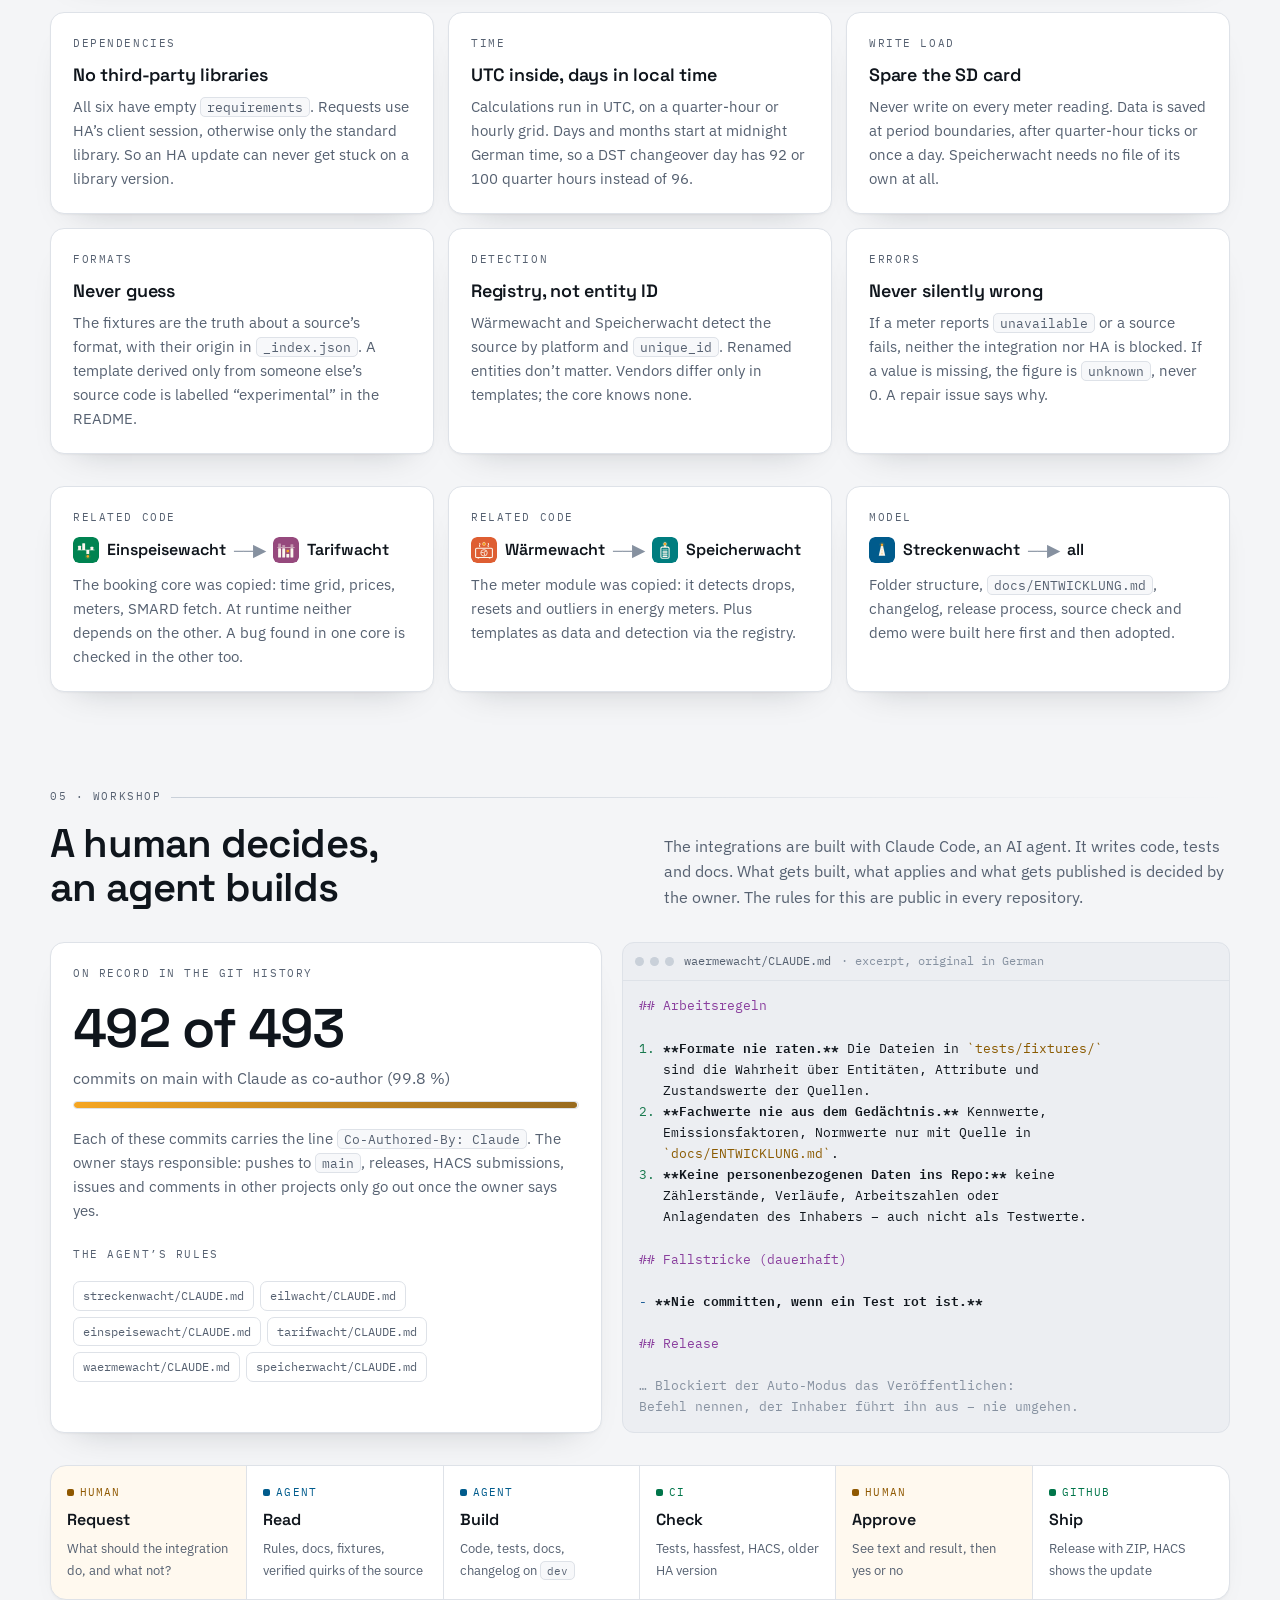
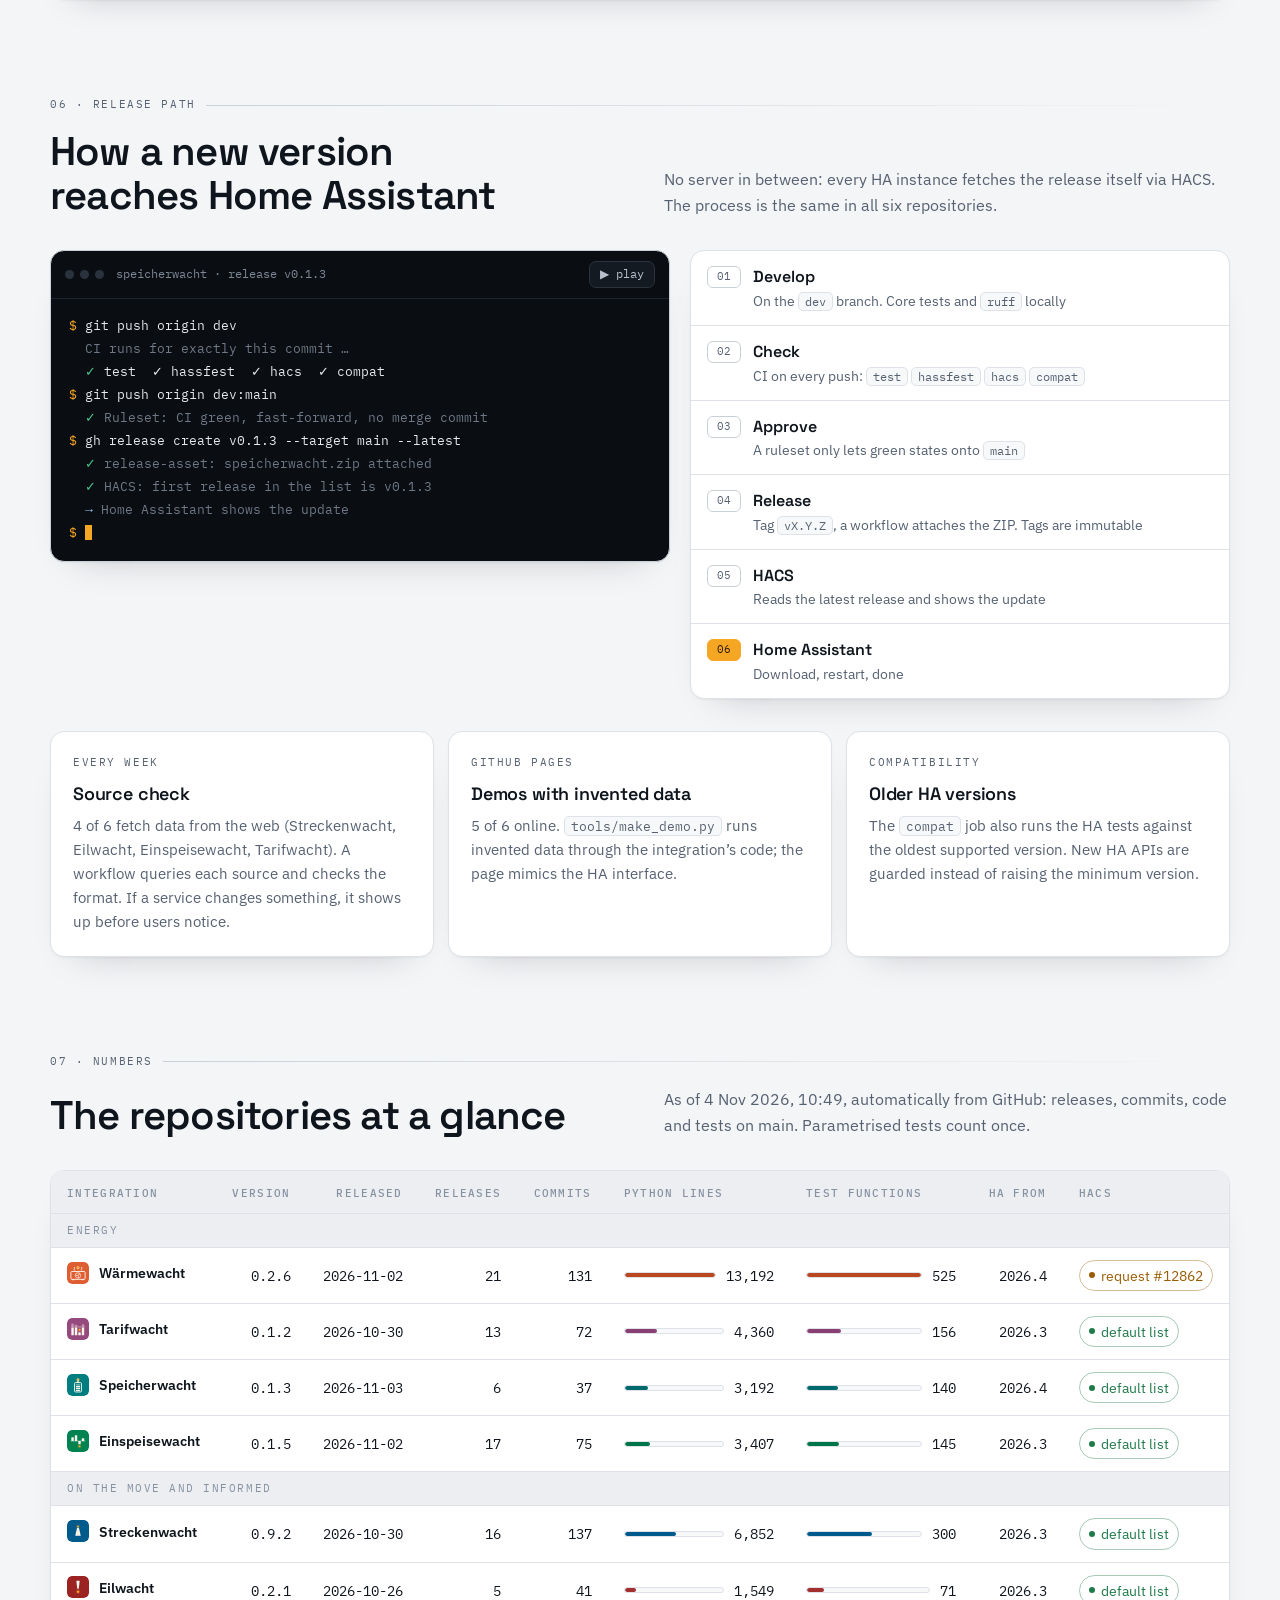
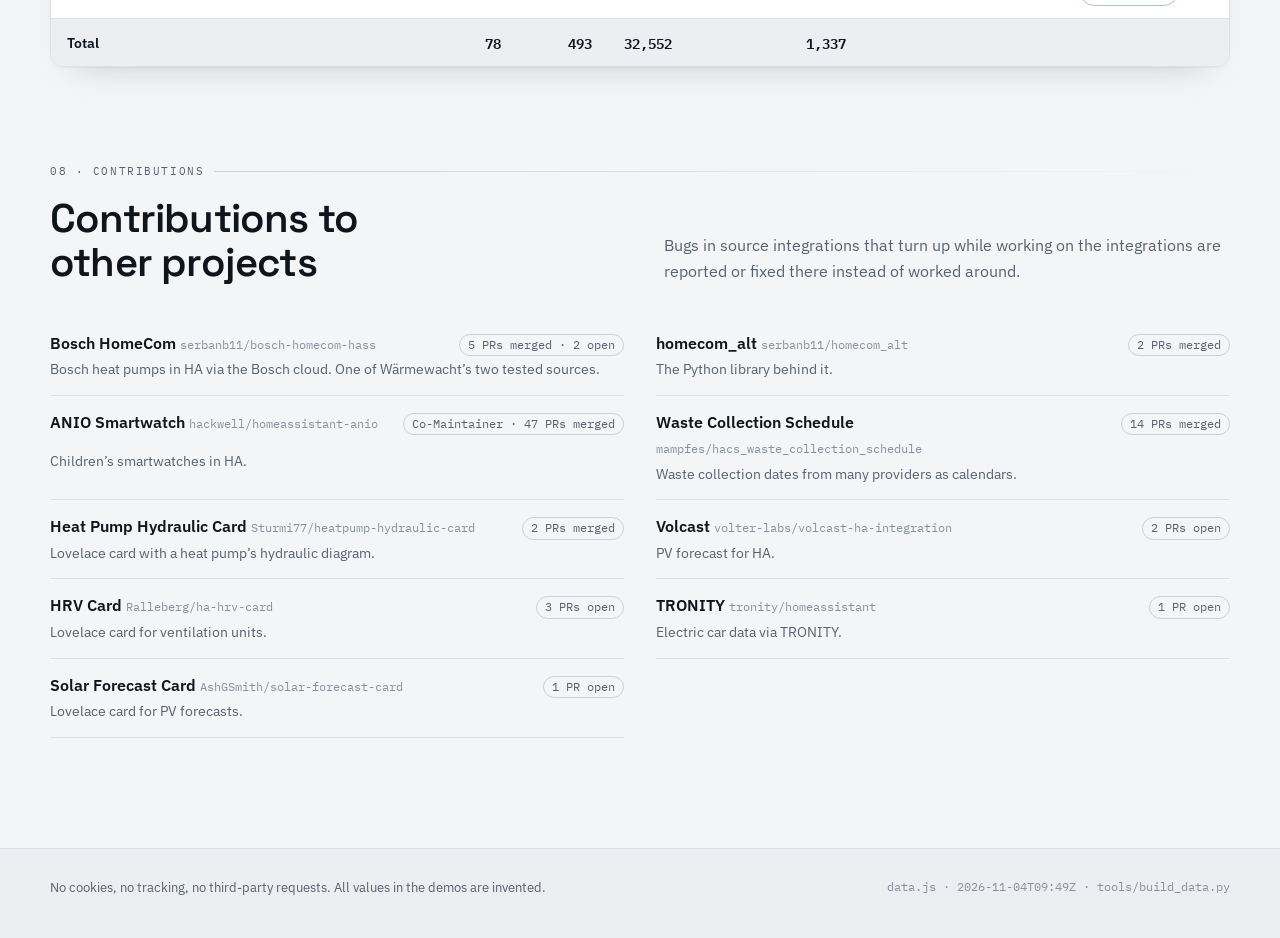
==== commit 16e7e6c1: "Kanal-Monitor: zweite Zeile mit dem, was die Wacht auswertet AZ und Takte, Abstand zum Festpreis (Fl" ====
--- a/index.html
+++ b/index.html
@@ -136,13 +136,17 @@
 .mon-head .label { display: flex; align-items: center; gap: 8px; }
 .dots { display: flex; gap: 6px; }
 .dots i { width: 9px; height: 9px; border-radius: 50%; background: var(--line-2); display: block; }
-.mon-row { display: grid; grid-template-columns: 22px 116px minmax(0, 1fr) 104px; align-items: center; gap: 12px; padding: 9px 16px; border-bottom: 1px solid var(--line); }
+.mon-row { display: grid; grid-template-columns: 22px 116px minmax(0, 1fr) 128px; align-items: center; gap: 12px; padding: 9px 16px; border-bottom: 1px solid var(--line); }
 .mon-row:last-of-type { border-bottom: 0; }
 .mon-row img { width: 22px; height: 22px; display: block; }
 .mon-row .nm { font-family: var(--font-display); font-weight: 600; font-size: 0.9rem; }
 .mon-row .sig { font-size: 0.72rem; color: var(--dim); font-family: var(--font-mono); display: block; line-height: 1.3; }
 .mon-row canvas { width: 100%; height: 34px; display: block; }
-.mon-row .read { font-family: var(--font-mono); font-size: 0.8rem; text-align: right; font-variant-numeric: tabular-nums; white-space: nowrap; }
+.mon-row .read { font-family: var(--font-mono); font-size: 0.8rem; text-align: right; font-variant-numeric: tabular-nums; white-space: nowrap; display: flex; flex-direction: column; align-items: flex-end; line-height: 1.3; }
+.mon-row .read .hot { color: var(--amber-ink); }
+.mon-row .read .s { font-size: 0.68rem; color: var(--dim); }
+.mon-row .read .s.good { color: var(--ok); }
+.mon-row .read .s.hot { color: var(--amber-ink); }
 .mon-foot { padding: 10px 16px; font-size: 0.76rem; color: var(--dim); border-top: 1px solid var(--line); font-family: var(--font-mono); display: flex; justify-content: space-between; gap: 12px; flex-wrap: wrap; }
 
 /* KPI-Leiste */
@@ -392,7 +396,7 @@
   .kpi:nth-child(-n+2) { border-top: 0; }
   .g4, .g2, .grid3, .ties { grid-template-columns: minmax(0, 1fr); }
   .mon-row { grid-template-columns: 22px 84px minmax(0, 1fr) 92px; gap: 8px; padding: 8px 12px; }
-  .mon-row .sig { display: none; }
+  .mon-row .sig, .mon-row .read .s { display: none; }
   .layer { grid-template-columns: minmax(0, 1fr); gap: 10px; }
   .card-head { grid-template-columns: 52px minmax(0, 1fr); gap: 14px; padding: 18px; }
   .card-head img { width: 52px; height: 52px; border-radius: 12px; }
@@ -919,33 +923,63 @@
   const Q = 8, DAY = 40 * Q;
   const ct = p => `${p < 0 ? '−' : ''}${dec(Math.abs(p))} ct/kWh`;
   const bump = (x, mid, width) => Math.exp(-Math.pow((x - mid) / width, 2));
+  // Jeder Wert: v (0…1, Kurve), text (Hauptwert), sub/tone (zweite Zeile, 'good' oder 'hot'), hot (Hauptwert in Amber)
+  const FIXED = 28.4;
   const GEN = {
-    streckenwacht: () => { let n = 2; return () => { if (Math.random() < 0.012) n = Math.max(0, Math.min(5, n + (Math.random() < 0.5 ? -1 : 1))); return { v: n / 5, text: L(`${n} Meldung${n === 1 ? '' : 'en'}`, `${n} event${n === 1 ? '' : 's'}`), step: true }; }; },
-    eilwacht: () => { let a = 0; return () => { if (a < 0.02 && Math.random() < 0.006) a = 1; a *= 0.97; return { v: a, text: a > 0.3 ? L('aktiv', 'active') : L('ruhig', 'quiet'), hot: a > 0.3 }; }; },
+    streckenwacht: () => {
+      const TYPES = [[L('Stau', 'Jam'), true], [L('Unfall', 'Accident'), true], [L('Baustelle', 'Roadworks'), false], [L('Sperrung', 'Closure'), false]];
+      const make = () => { const [name, hot] = TYPES[Math.floor(Math.random() * TYPES.length)]; return { hot, label: name === TYPES[0][0] ? `${name} +${Math.round(rnd(4, 25))} min` : name }; };
+      const ev = [make(), make()];
+      return () => {
+        if (Math.random() < 0.012) { if (!ev.length || (ev.length < 5 && Math.random() < 0.55)) ev.push(make()); else ev.shift(); }
+        const n = ev.length, last = ev[n - 1];
+        return { v: n / 5, step: true, text: L(`${n} Meldung${n === 1 ? '' : 'en'}`, `${n} event${n === 1 ? '' : 's'}`),
+          sub: last ? last.label : L('alles frei', 'all clear'), tone: !last ? 'good' : last.hot ? 'hot' : '' };
+      };
+    },
+    eilwacht: () => { let a = 0, today = 1 + Math.floor(rnd(0, 3)); return () => {
+      if (a < 0.02 && Math.random() < 0.006) { a = 1; today += 1; }
+      a *= 0.97;
+      return { v: a, text: a > 0.3 ? L('aktiv', 'active') : L('ruhig', 'quiet'), hot: a > 0.3, sub: L(`${today} heute`, `${today} today`) }; }; },
     einspeisewacht: () => { let t = Math.floor(rnd(0, DAY)), p = null; return () => {
       if (t++ % Q === 0 || p === null) { const ph = (t % DAY) / DAY; p = 7 + 6 * Math.cos(2 * Math.PI * ph) - 12 * bump(ph, 0.5, 0.09) + rnd(-0.8, 0.8); }
-      return { v: (p + 13) / 28, zero: 13 / 28, text: ct(p), hot: p < 0, step: true }; }; },
+      return { v: (p + 13) / 28, zero: 13 / 28, text: ct(p), hot: p < 0, step: true,
+        sub: p < 0 ? L('nicht vergütet', 'unpaid') : L('vergütet', 'paid'), tone: p < 0 ? 'hot' : 'good' }; }; },
     tarifwacht: () => { let t = Math.floor(rnd(0, DAY)), p = null; return () => {
       if (t++ % Q === 0 || p === null) { const ph = (t % DAY) / DAY; p = 28 - 7 * bump(ph, 0.5, 0.12) + 9 * bump(ph, 0.8, 0.07) + rnd(-1, 1); }
-      return { v: (p - 18) / 22, ref: (28.4 - 18) / 22, text: ct(p), step: true }; }; },
-    waermewacht: () => { let on = true, left = rnd(60, 120), base = 1.9, p = base, defrost = 0; return () => {
-      if (--left <= 0) { on = !on; left = on ? rnd(90, 170) : rnd(40, 90); base = rnd(1.5, 2.3); }
+      const diff = p - FIXED, cheaper = diff < 0;
+      return { v: (p - 18) / 22, ref: (FIXED - 18) / 22, text: ct(p), step: true, tone: cheaper ? 'good' : 'hot',
+        sub: cheaper ? L(`${dec(-diff)} ct günstiger`, `${dec(-diff)} ct lower`) : L(`${dec(diff)} ct teurer`, `${dec(diff)} ct higher`) }; }; },
+    waermewacht: () => { let on = true, left = rnd(60, 120), base = 1.9, p = base, defrost = 0, az = rnd(3.9, 4.4), runs = 8 + Math.floor(rnd(0, 6)); return () => {
+      if (--left <= 0) {
+        on = !on; left = on ? rnd(90, 170) : rnd(40, 90); base = rnd(1.5, 2.3);
+        if (on) runs += 1; else az = Math.max(3.6, Math.min(4.6, az + rnd(-0.08, 0.08)));
+      }
       if (on && defrost <= 0 && Math.random() < 0.004) defrost = 12;
       const target = !on ? 0 : defrost > 0 ? 0.25 : base;
       if (defrost > 0) defrost -= 1;
       p += (target - p) * 0.18;
       const text = on && defrost > 0 ? L('Abtauen', 'defrost') : p < 0.05 ? L('aus', 'off') : `${dec(p)} kW`;
-      return { v: p / 3, text }; }; },
-    speicherwacht: () => { let t = rnd(0, DAY), soc = 55; return () => {
-      const ph = (t++ % DAY) / DAY; soc = Math.max(8, Math.min(100, soc + (ph > 0.3 && ph < 0.7 ? 0.45 : -0.2)));
-      return { v: soc / 100, text: `SoC ${Math.round(soc)} %` }; }; }
+      return { v: p / 3, text, sub: L(`AZ ${dec(az)} · ${runs} Takte`, `PF ${dec(az)} · ${runs} cycles`) }; }; },
+    speicherwacht: () => {
+      let t = rnd(0, DAY), soc = 55, out = 0, cycles = 180 + Math.floor(rnd(0, 60)), k = 0;
+      const eff = Math.round(rnd(89, 93)), cap = rnd(9.3, 9.8);
+      return () => {
+        const ph = (t++ % DAY) / DAY, before = soc;
+        soc = Math.max(8, Math.min(100, soc + (ph > 0.3 && ph < 0.7 ? 0.45 : -0.2)));
+        if (soc < before) { out += before - soc; if (out >= 100) { out -= 100; cycles += 1; } }
+        const facts = [L(`Wirkungsgrad ${eff} %`, `Efficiency ${eff} %`), L(`Kapazität ≈ ${dec(cap)} kWh`, `Capacity ≈ ${dec(cap)} kWh`), L(`${cycles} Vollzyklen`, `${cycles} full cycles`)];
+        const arrow = soc > before ? ' ↑' : soc < before ? ' ↓' : '';
+        return { v: soc / 100, text: `SoC ${Math.round(soc)} %${arrow}`, sub: facts[Math.floor(k++ / 32) % facts.length] };
+      };
+    }
   };
   const monitor = document.getElementById('monitor');
   monitor.innerHTML = CONTENT.map(c => `<div class="mon-row" style="--c:var(--${c.k})">${icon(c.name, 22)}<div><span class="nm">${c.title}</span><span class="sig">${c.sig}</span></div><canvas data-n="${c.name}" aria-hidden="true"></canvas><span class="read" data-r="${c.name}">–</span></div>`).join('');
   const channels = CONTENT.map(c => ({ c, gen: GEN[c.name](), buf: [], canvas: monitor.querySelector(`canvas[data-n="${c.name}"]`), read: monitor.querySelector(`[data-r="${c.name}"]`) }));
   let COLORS = {};
   function refreshColors() {
-    COLORS = { line: css('--line'), dim: css('--dim'), amber: css('--amber') };
+    COLORS = { line: css('--line'), dim: css('--dim'), amber: css('--amber'), ok: css('--ok') };
     CONTENT.forEach(c => COLORS[c.name] = css('--' + c.k));
   }
   refreshColors();
@@ -967,21 +1001,25 @@
     g.setTransform(dpr, 0, 0, dpr, 0, 0); g.clearRect(0, 0, w, h);
     const pad = 4, Y = v => h - pad - Math.max(0, Math.min(1, v)) * (h - 2 * pad);
     const last = buf[buf.length - 1] || {};
-    g.lineWidth = 1; g.setLineDash([2, 3]); g.strokeStyle = COLORS.line;
-    if (last.zero !== undefined || last.ref !== undefined) { const y = Y(last.zero ?? last.ref); g.beginPath(); g.moveTo(0, y); g.lineTo(w, y); g.stroke(); }
-    g.setLineDash([]);
+    const base = last.zero ?? last.ref;
+    if (base !== undefined) { g.lineWidth = 1; g.setLineDash([3, 3]); g.strokeStyle = COLORS.dim; g.beginPath(); g.moveTo(0, Y(base)); g.lineTo(w, Y(base)); g.stroke(); g.setLineDash([]); }
     // jüngster Wert wandert bis zur nächsten Abtastung um frac nach links, rechts davon gilt er weiter
     const col = COLORS[ch.c.name] || '#888', x0 = w - (buf.length - 1 + frac) * STEP, head = w - 3;
     g.beginPath();
     buf.forEach((s, i) => { const x = x0 + i * STEP, y = Y(s.v); if (i === 0) g.moveTo(x, y); else if (s.step) { g.lineTo(x, Y(buf[i - 1].v)); g.lineTo(x, y); } else g.lineTo(x, y); });
     if (buf.length) g.lineTo(head, Y(last.v));
     g.lineWidth = 1.6; g.strokeStyle = col; g.stroke();
-    g.lineTo(head, h); g.lineTo(x0, h); g.closePath();
-    const grad = g.createLinearGradient(0, 0, 0, h); grad.addColorStop(0, hexA(col, 0.22)); grad.addColorStop(1, hexA(col, 0));
-    g.fillStyle = grad; g.fill();
-    if (last.zero !== undefined) { // negative Preise in Amber hervorheben
-      g.fillStyle = hexA(COLORS.amber, 0.28);
-      buf.forEach((s, i) => { if (s.v < s.zero) { const x = x0 + i * STEP, wd = i === buf.length - 1 ? head - x : STEP; g.fillRect(x, Y(s.zero), wd, Y(s.v) - Y(s.zero)); } });
+    const band = (test, color) => { // Fläche zwischen Kurve und Bezugslinie, je Abtastung
+      g.fillStyle = color;
+      buf.forEach((s, i) => { if (test(s)) { const x = x0 + i * STEP, wd = i === buf.length - 1 ? head - x : STEP; g.fillRect(x, Y(base), wd, Y(s.v) - Y(base)); } });
+    };
+    if (last.ref !== undefined) { // günstiger als Festpreis grün, teurer amber
+      band(s => s.v < s.ref, hexA(COLORS.ok, 0.22)); band(s => s.v >= s.ref, hexA(COLORS.amber, 0.22));
+    } else {
+      g.lineTo(head, h); g.lineTo(x0, h); g.closePath();
+      const grad = g.createLinearGradient(0, 0, 0, h); grad.addColorStop(0, hexA(col, 0.22)); grad.addColorStop(1, hexA(col, 0));
+      g.fillStyle = grad; g.fill();
+      if (last.zero !== undefined) band(s => s.v < s.zero, hexA(COLORS.amber, 0.3)); // negative Preise
     }
     if (buf.length) { const y = Y(last.v); g.fillStyle = col; g.beginPath(); g.arc(head, y, 2.6, 0, Math.PI * 2); g.fill(); g.fillStyle = hexA(col, 0.25); g.beginPath(); g.arc(head, y, 6, 0, Math.PI * 2); g.fill(); }
   }
@@ -994,8 +1032,8 @@
       if (sub === 0) {
         ch.buf.push(ch.gen()); while (ch.buf.length > ch.max) ch.buf.shift();
         const s = ch.buf[ch.buf.length - 1];
-        if (ch.read.textContent !== s.text) ch.read.textContent = s.text;
-        ch.read.style.color = s.hot ? 'var(--amber-ink)' : '';
+        const html = `<span class="v${s.hot ? ' hot' : ''}">${s.text}</span>` + (s.sub ? `<span class="s ${s.tone || ''}">${s.sub}</span>` : '');
+        if (ch.html !== html) { ch.read.innerHTML = html; ch.html = html; }
       }
       drawChannel(ch, sub / EVERY);
     });
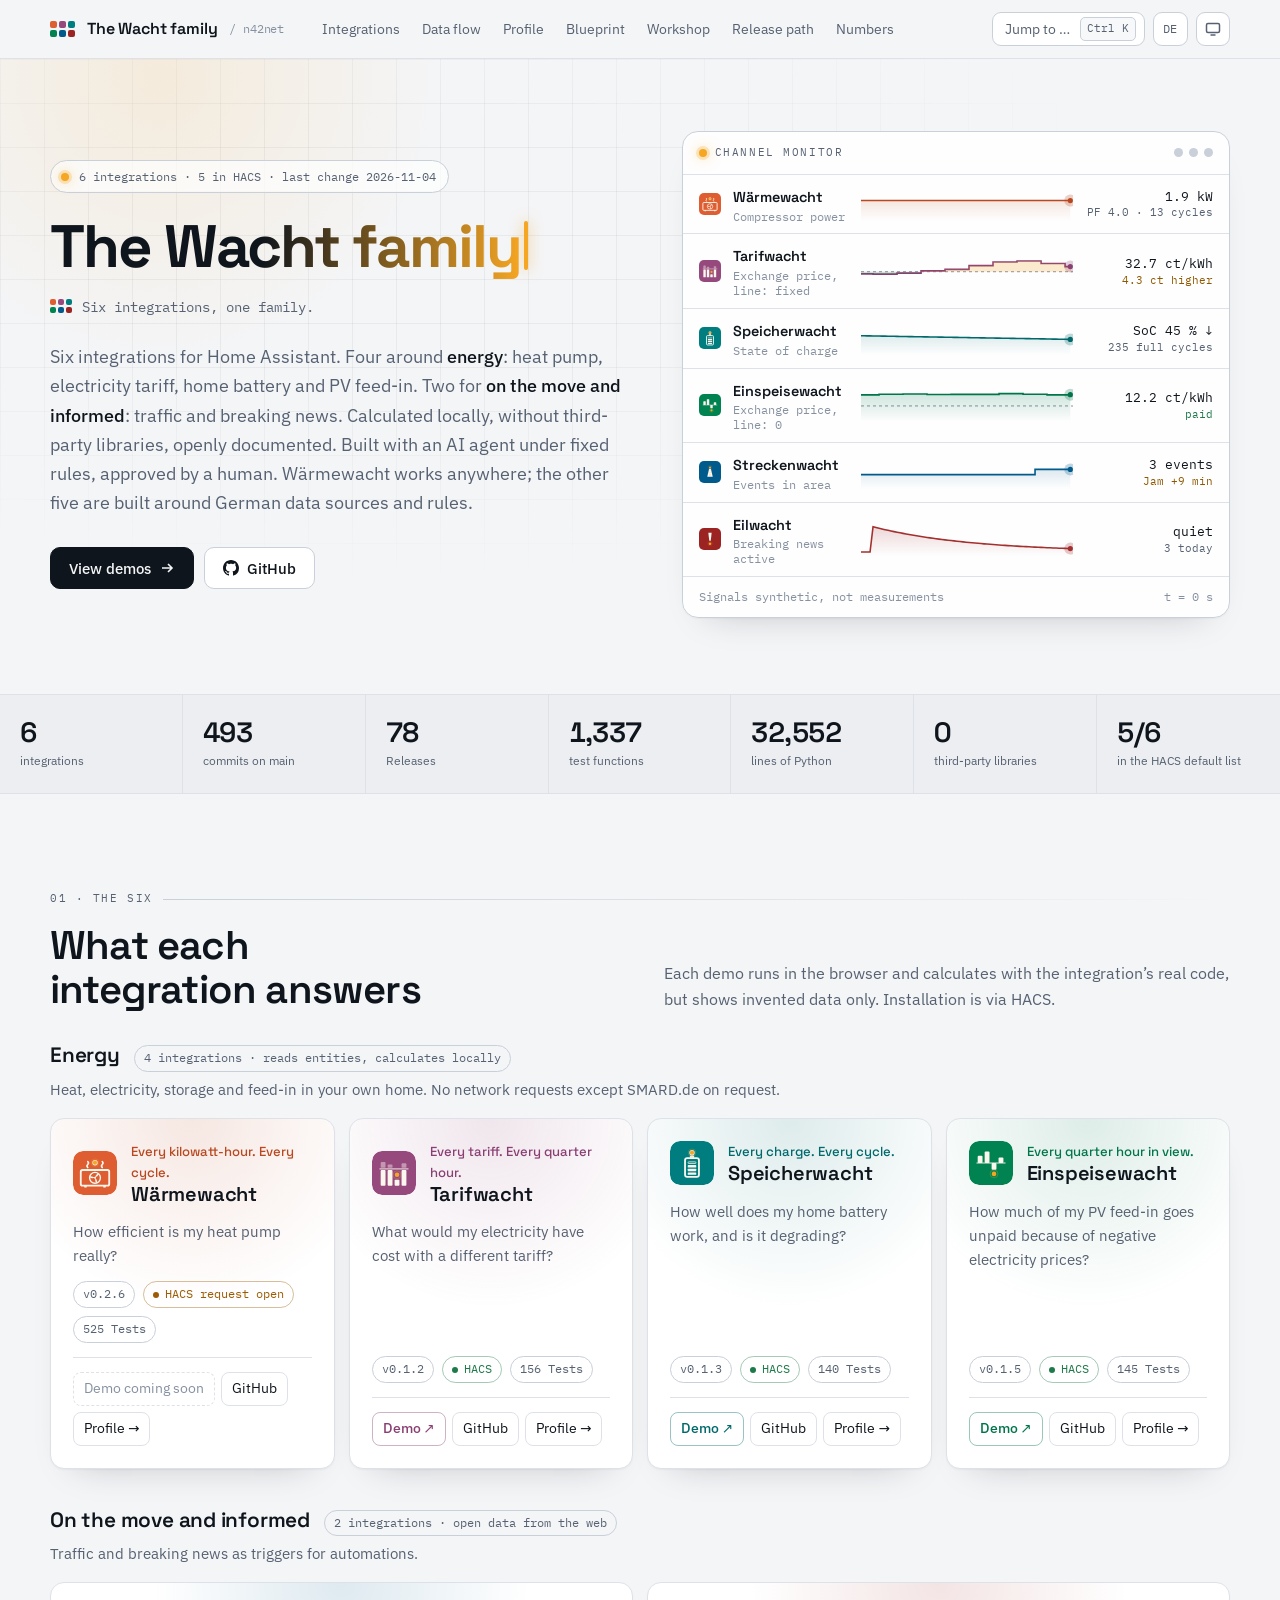
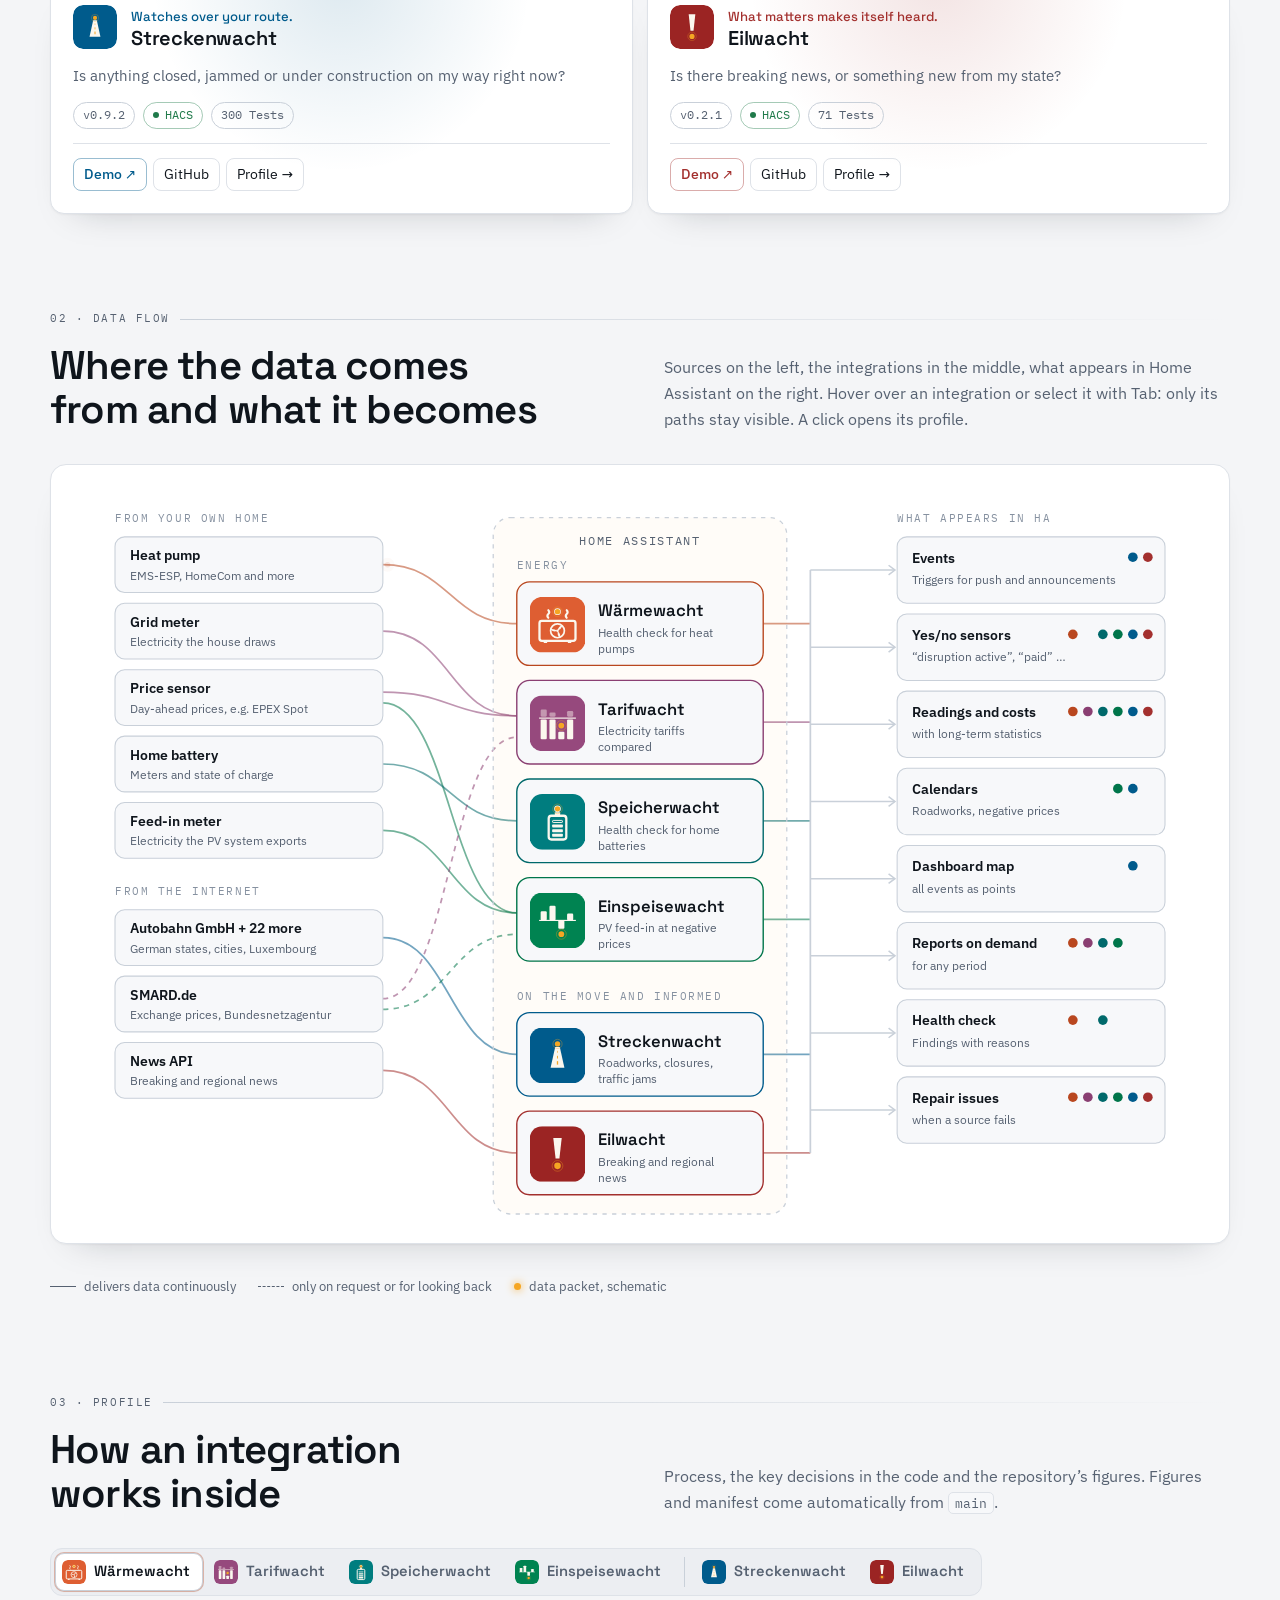
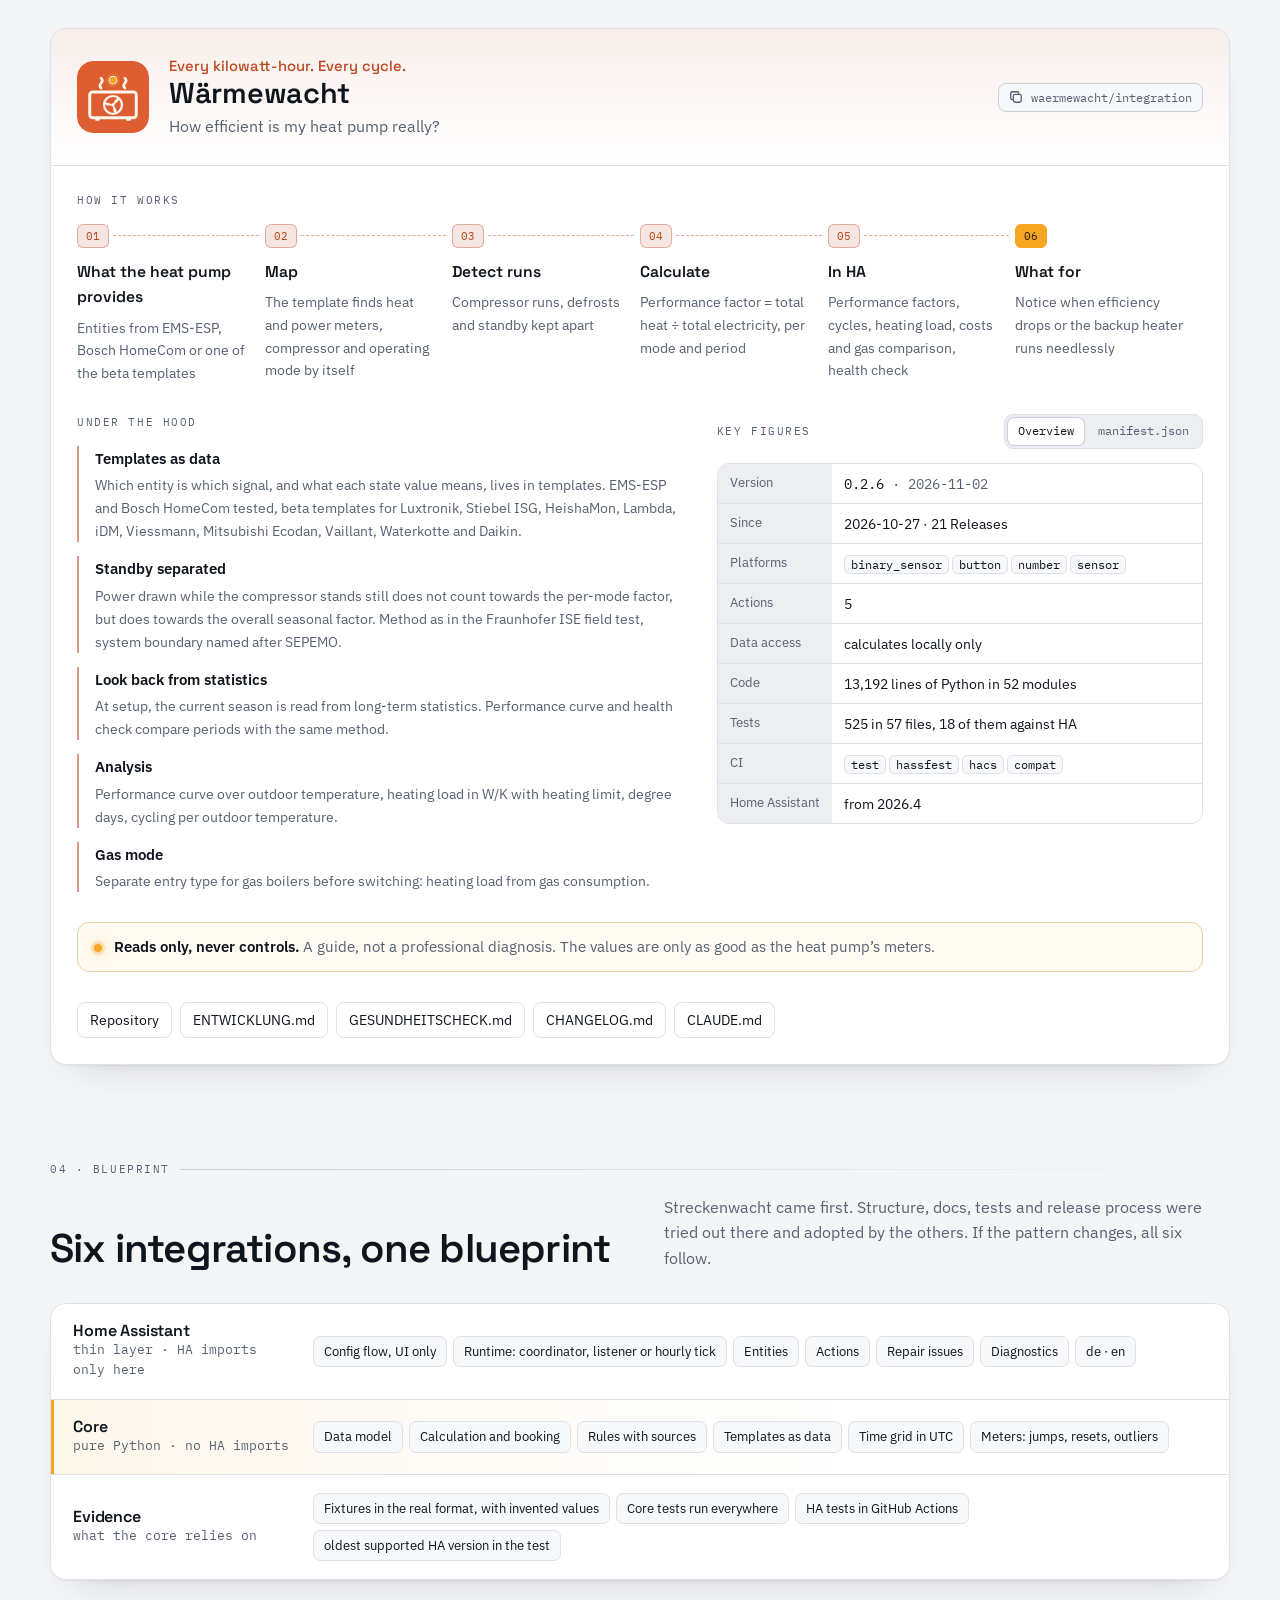
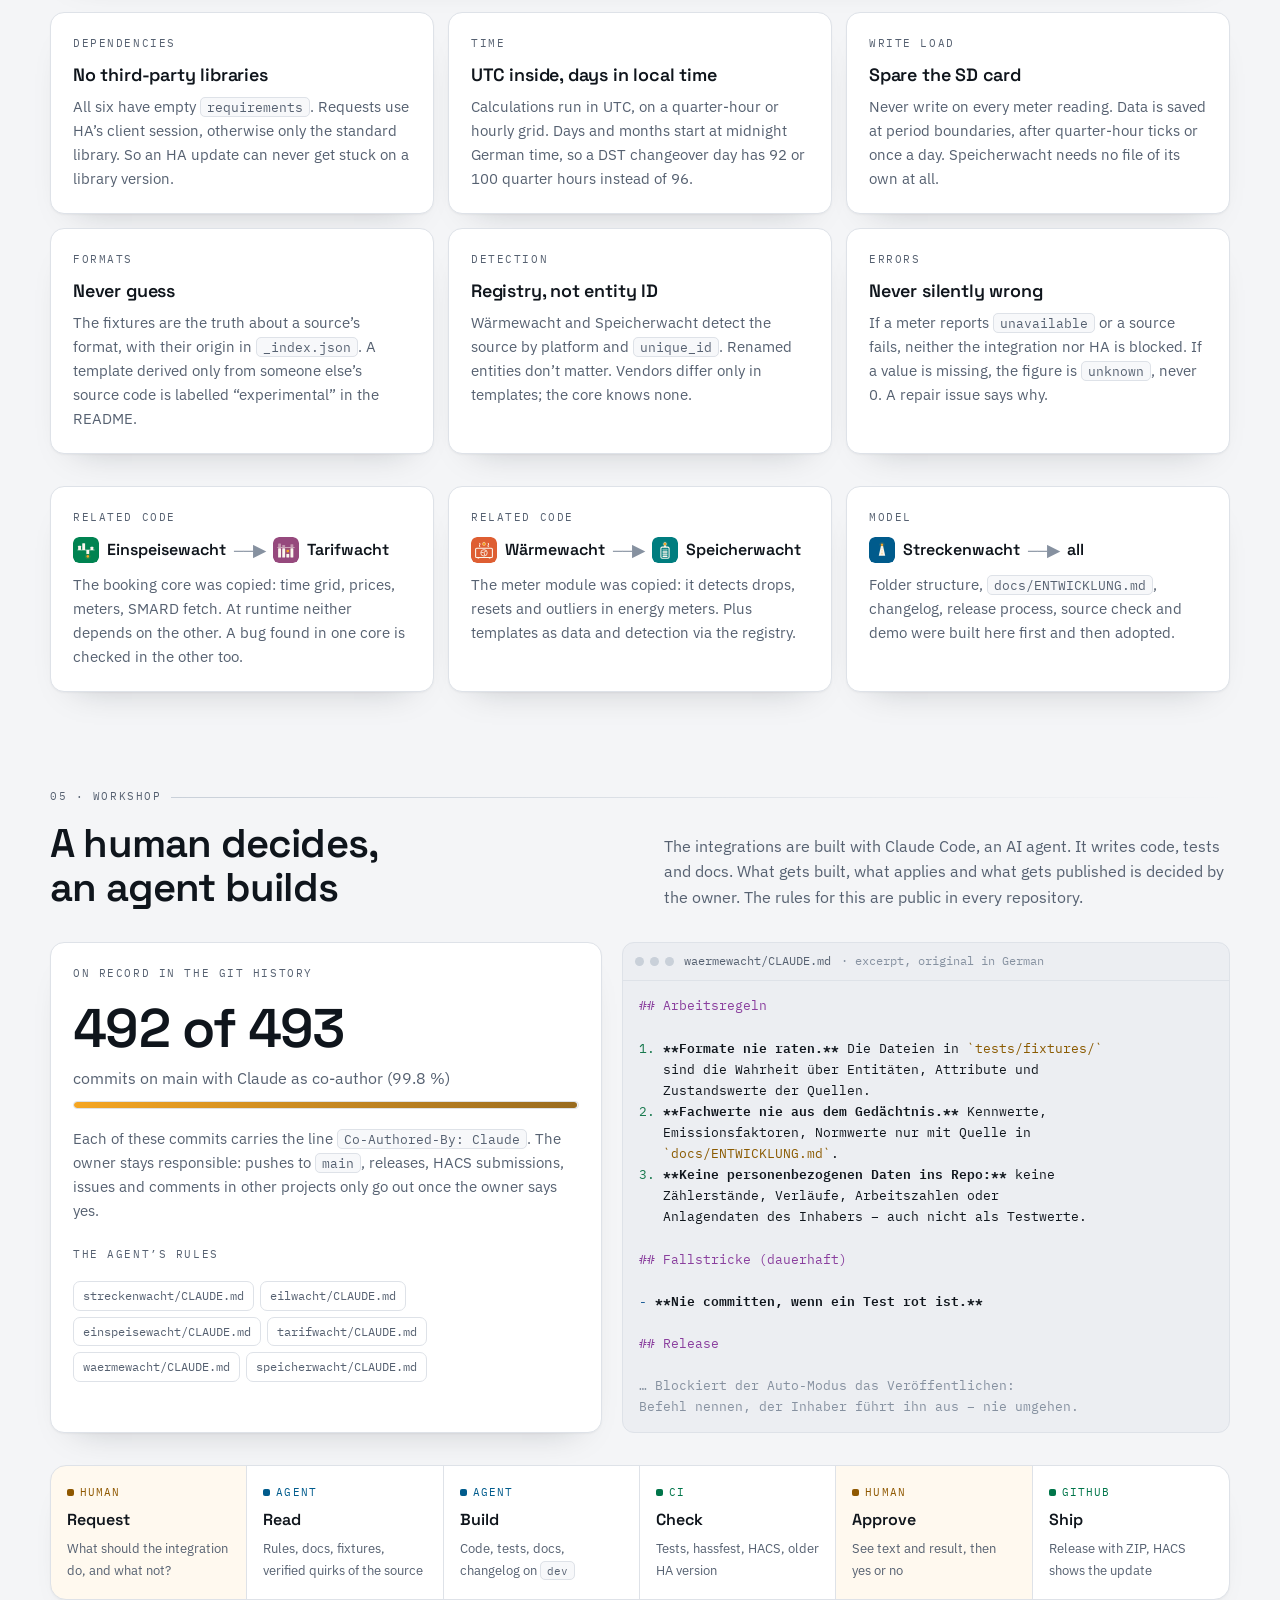
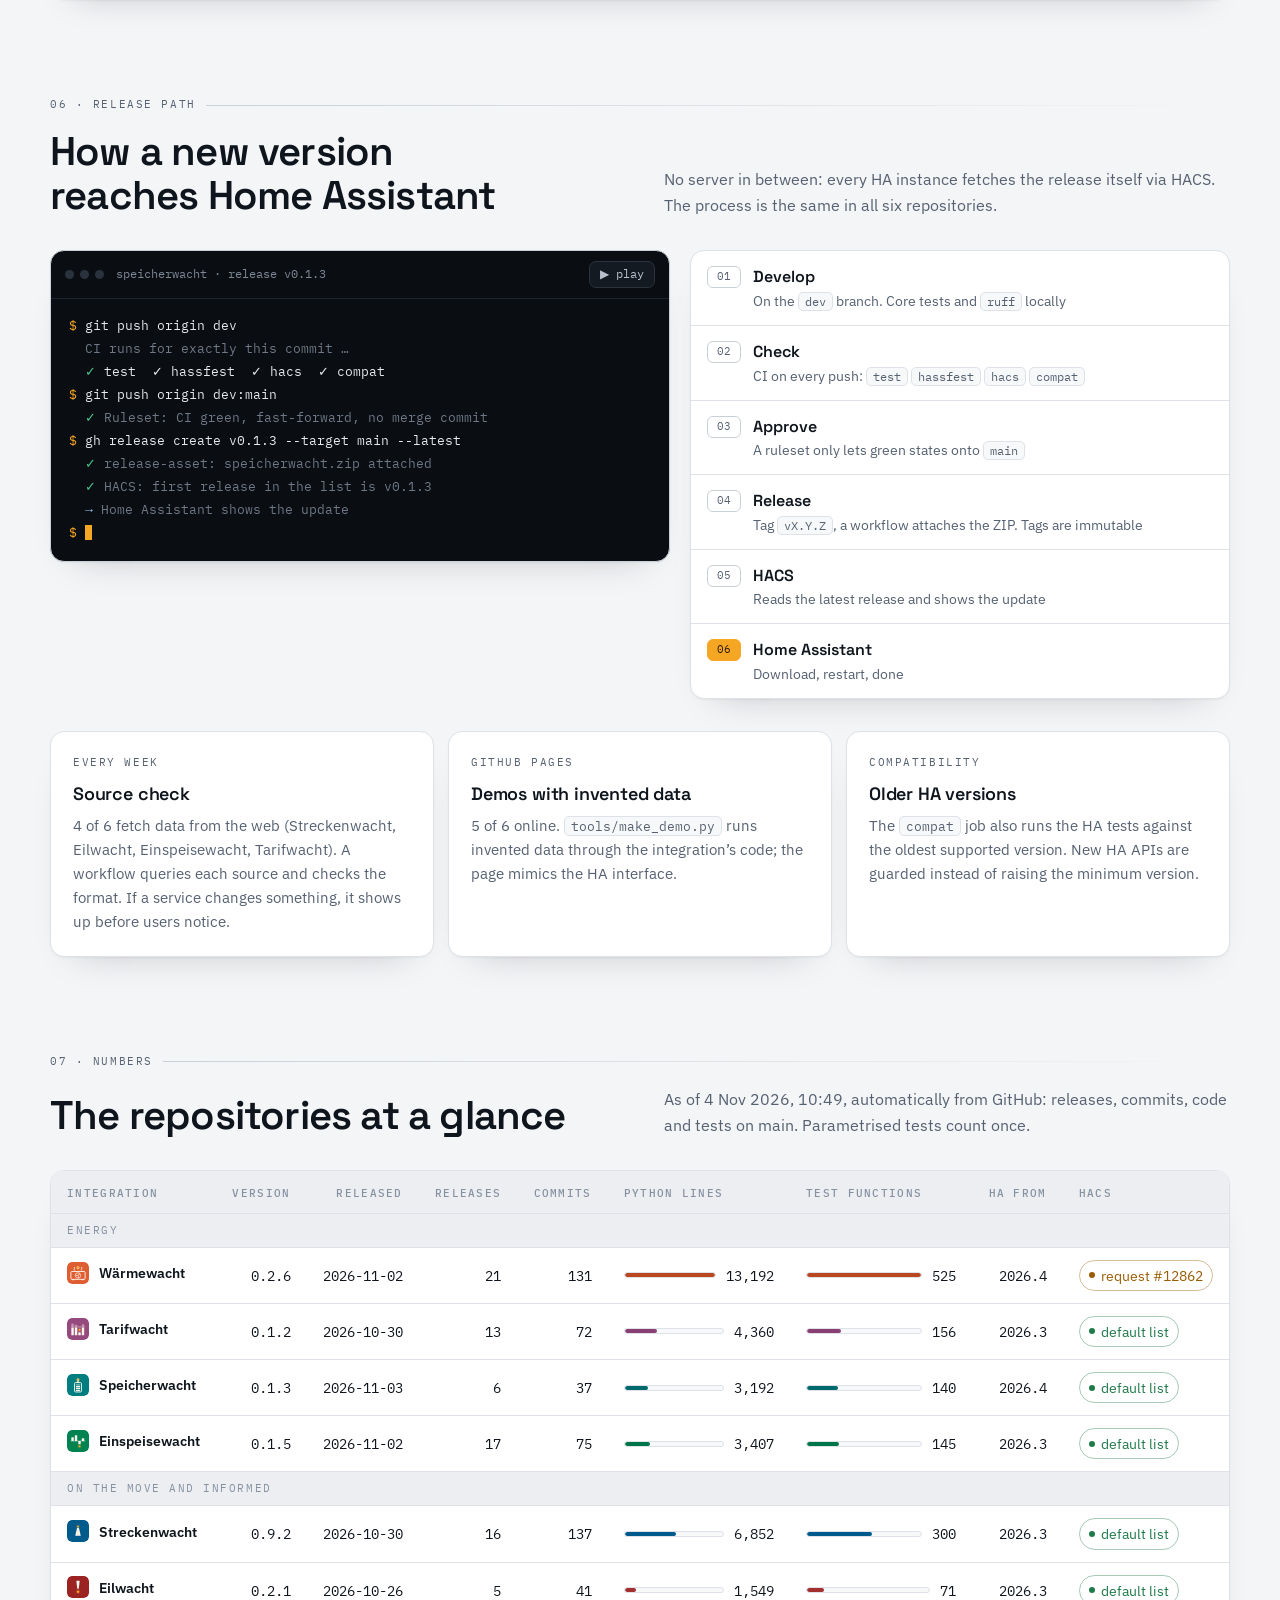
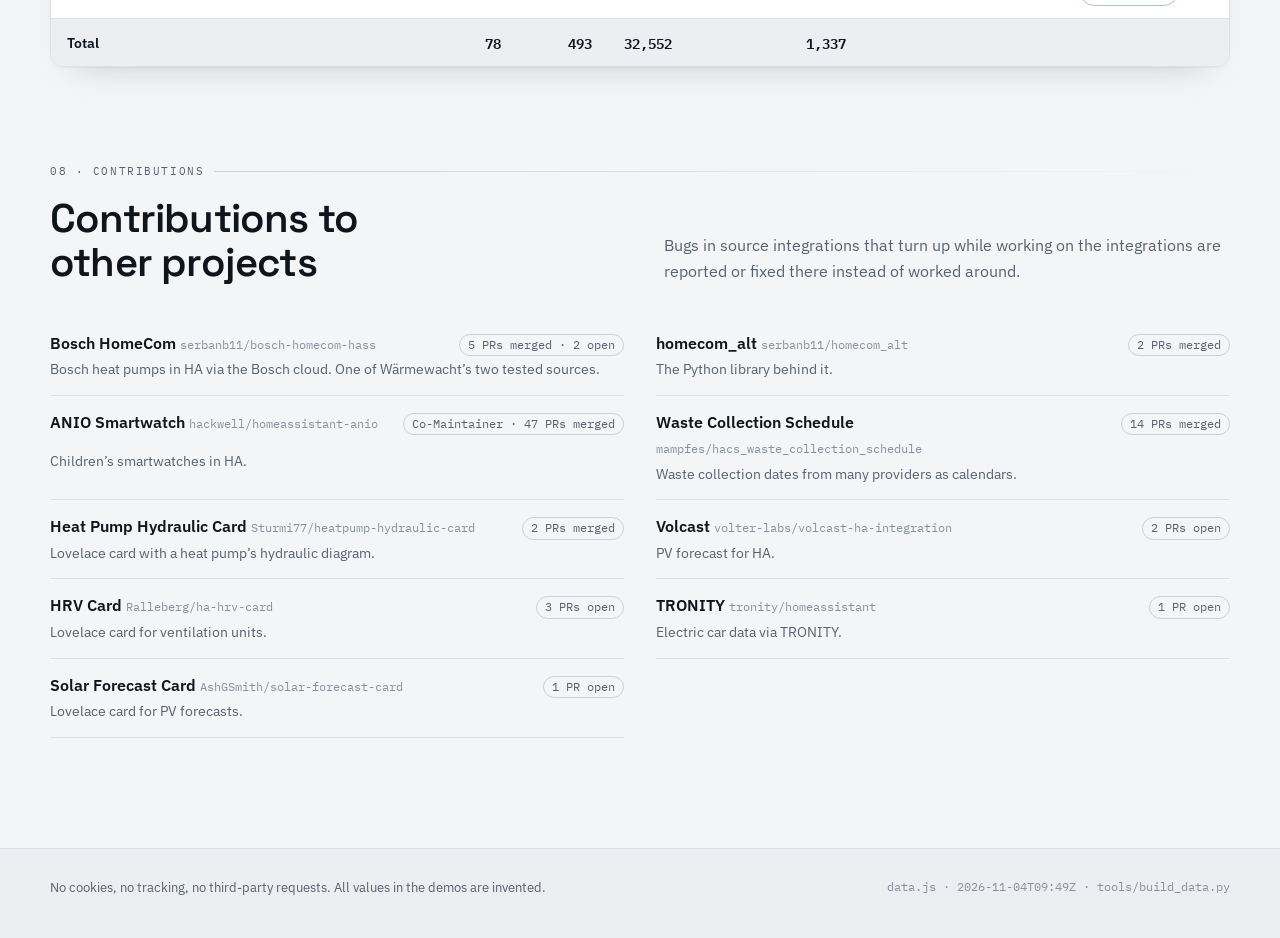
==== commit 0ae71fdf: "Kanal-Monitor: zweite Zeile heller, Namen auf dem Handy ohne Überlappung Co-Authored-By: Claude Opus" ====
--- a/index.html
+++ b/index.html
@@ -144,7 +144,7 @@
 .mon-row canvas { width: 100%; height: 34px; display: block; }
 .mon-row .read { font-family: var(--font-mono); font-size: 0.8rem; text-align: right; font-variant-numeric: tabular-nums; white-space: nowrap; display: flex; flex-direction: column; align-items: flex-end; line-height: 1.3; }
 .mon-row .read .hot { color: var(--amber-ink); }
-.mon-row .read .s { font-size: 0.68rem; color: var(--dim); }
+.mon-row .read .s { font-size: 0.68rem; color: var(--muted); }
 .mon-row .read .s.good { color: var(--ok); }
 .mon-row .read .s.hot { color: var(--amber-ink); }
 .mon-foot { padding: 10px 16px; font-size: 0.76rem; color: var(--dim); border-top: 1px solid var(--line); font-family: var(--font-mono); display: flex; justify-content: space-between; gap: 12px; flex-wrap: wrap; }
@@ -395,7 +395,8 @@
   .kpi:nth-child(2n) { border-right: 0 !important; }
   .kpi:nth-child(-n+2) { border-top: 0; }
   .g4, .g2, .grid3, .ties { grid-template-columns: minmax(0, 1fr); }
-  .mon-row { grid-template-columns: 22px 84px minmax(0, 1fr) 92px; gap: 8px; padding: 8px 12px; }
+  .mon-row { grid-template-columns: 22px 96px minmax(0, 1fr) 92px; gap: 8px; padding: 8px 12px; }
+  .mon-row .nm { font-size: 0.82rem; }
   .mon-row .sig, .mon-row .read .s { display: none; }
   .layer { grid-template-columns: minmax(0, 1fr); gap: 10px; }
   .card-head { grid-template-columns: 52px minmax(0, 1fr); gap: 14px; padding: 18px; }
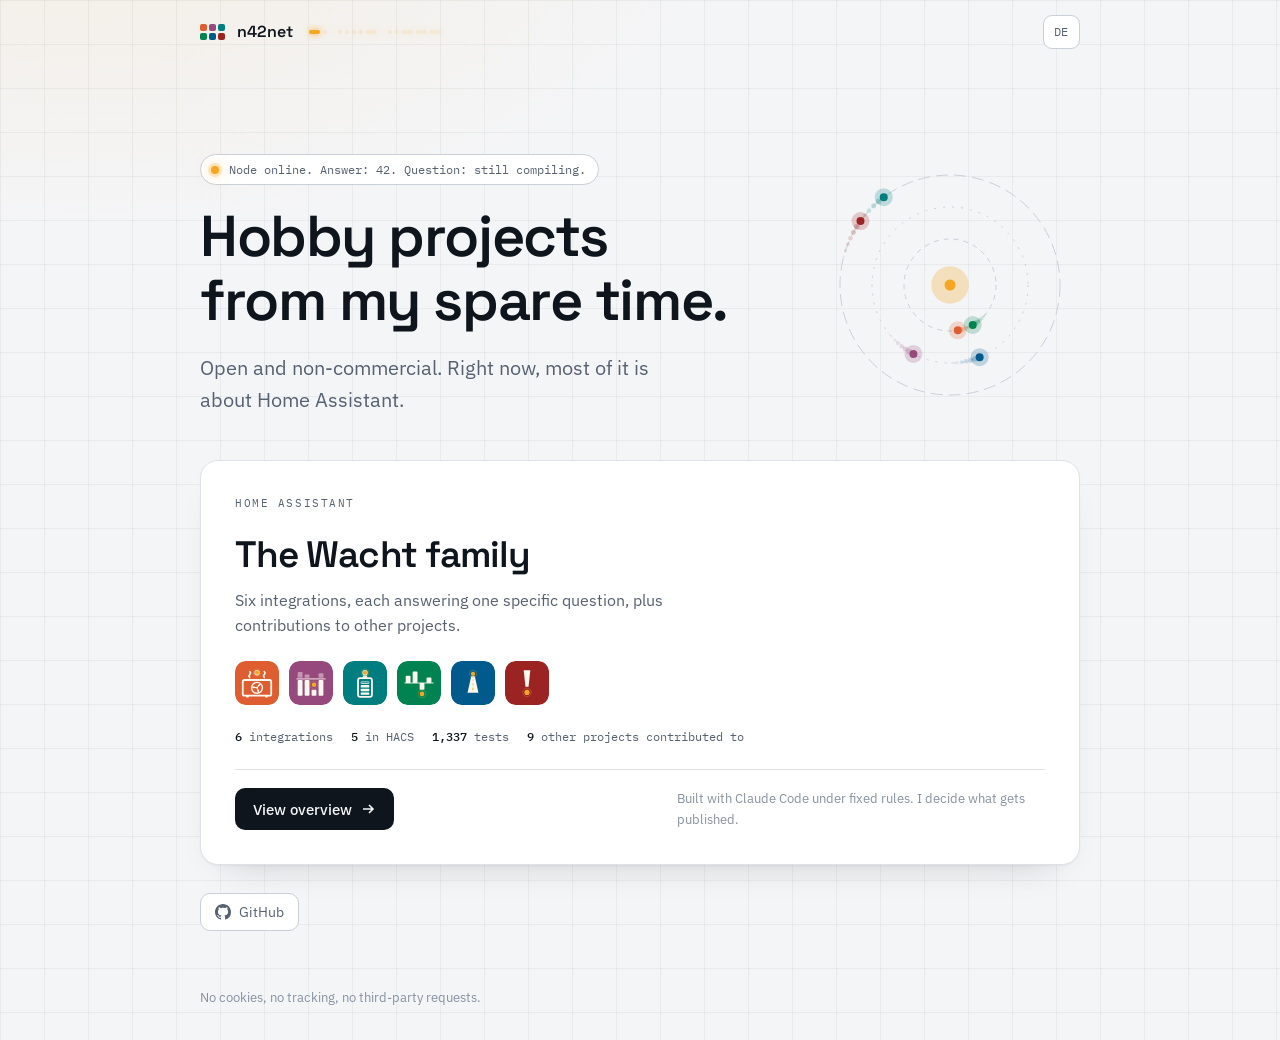
==== commit 575300a3: "Startseite und Übersicht unter /home-assistant/ Die Wacht-Familie zieht nach /home-assistant/ (es ge" ====
--- a/index.html
+++ b/index.html
@@ -3,39 +3,31 @@
 <head>
 <meta charset="utf-8">
 <meta name="viewport" content="width=device-width, initial-scale=1, viewport-fit=cover">
-<title>Die Wacht-Familie</title>
-<meta name="claude:viewport-fit-sides" content="cover">
-<meta name="description" content="Sechs Home-Assistant-Integrationen: was sie tun, wie sie gebaut sind und was sie gemeinsam haben.">
-<meta property="og:title" content="Die Wacht-Familie">
-<meta property="og:description" content="Sechs Home-Assistant-Integrationen: was sie tun, wie sie gebaut sind und was sie gemeinsam haben.">
+<title>n42net</title>
+<meta name="description" content="Hobbyprojekte aus meiner Freizeit, offen und nicht kommerziell. Derzeit dreht sich das meiste um Home Assistant.">
+<meta property="og:title" content="n42net">
+<meta property="og:description" content="Hobbyprojekte aus meiner Freizeit, offen und nicht kommerziell. Derzeit dreht sich das meiste um Home Assistant.">
 <link rel="alternate" hreflang="de" href="https://n42net.github.io/?lang=de">
 <link rel="alternate" hreflang="en" href="https://n42net.github.io/?lang=en">
 <link rel="icon" href="favicon.svg" type="image/svg+xml">
 <link rel="stylesheet" href="fonts/fonts.css">
+<script>
+  // Alte Links auf Abschnitte der Übersicht (vor dem Umzug nach /home-assistant/) dorthin weiterleiten
+  (() => {
+    const old = ['top', 'wachten', 'gleisplan', 'steckbrief', 'bauplan', 'werkstatt', 'lebensweg', 'zahlen', 'mitarbeit',
+      'waermewacht', 'tarifwacht', 'speicherwacht', 'einspeisewacht', 'streckenwacht', 'eilwacht'];
+    if (old.includes(location.hash.slice(1))) location.replace('home-assistant/' + location.search + location.hash);
+    try { const t = localStorage.getItem('wacht-theme'); if (t === 'light' || t === 'dark') document.documentElement.setAttribute('data-theme', t); } catch (e) {}
+  })();
+</script>
 <style>
-/* Layout: Leitstand. Oben Statusleiste und Kanal-Monitor, darunter Gleisplan mit laufenden Datenpaketen, Steckbrief mit manifest-Ansicht, Bauplan, Werkstatt (Mensch + Agent), Lebensweg als Terminal, Zahlen. Dunkel zuerst, hell als Gegenstück. */
+/* Startseite: knapp und ruhig, gleiche Farben und Schriften wie die Übersicht unter /home-assistant/. */
 :root {
-  --bg: #0B0F14;
-  --bg-2: #0F141B;
-  --surface: #131922;
-  --raised: #19202A;
-  --line: #222B37;
-  --line-2: #2E3946;
-  --fg: #E6E9ED;
-  --muted: #8C96A4;
-  --dim: #5D6775;
-  --amber: #F5A623;
-  --amber-ink: #F5B94A;
-  --ok: #4CC38A;
-  --warn: #F0B24A;
+  --bg: #0B0F14; --surface: #131922; --raised: #19202A; --line: #222B37; --line-2: #2E3946;
+  --fg: #E6E9ED; --muted: #8C96A4; --dim: #5D6775; --amber: #F5A623;
   --grid: rgba(255, 255, 255, 0.035);
-  --glass: rgba(11, 15, 20, 0.72);
   --shadow: 0 1px 0 rgba(255,255,255,.03) inset, 0 20px 40px -24px rgba(0,0,0,.7);
-  --code-key: #8CC2F0; --code-str: #E8C07D; --code-kw: #D19FE0; --code-num: #7FD6B4; --code-dim: #6B7584;
-  /* Kachelfarben wie in den Marken, fest */
   --tile-sw: #005B8C; --tile-ew: #9B2423; --tile-esw: #008351; --tile-tw: #96497D; --tile-ww: #DE5E32; --tile-spw: #007D7F;
-  /* Linien und Schrift je Wacht */
-  --sw: #5AAEDC; --ew: #EF7A75; --esw: #45C08D; --tw: #D08BBB; --ww: #F2905F; --spw: #4FC3C4;
   --font-display: "Space Grotesk", "Segoe UI", system-ui, sans-serif;
   --font-body: "IBM Plex Sans", "Segoe UI", system-ui, sans-serif;
   --font-mono: "IBM Plex Mono", ui-monospace, "Cascadia Mono", Consolas, monospace;
@@ -43,1466 +35,221 @@
 }
 @media (prefers-color-scheme: light) {
   :root:not([data-theme="dark"]) {
-    --bg: #F4F5F7; --bg-2: #ECEEF2; --surface: #FFFFFF; --raised: #F7F8FA; --line: #DEE2E8; --line-2: #C9D0D9;
-    --fg: #0F151C; --muted: #566171; --dim: #8691A0; --amber-ink: #8F5800; --ok: #1F7A4A; --warn: #9C5C05;
-    --grid: rgba(15, 21, 28, 0.05); --glass: rgba(244, 245, 247, 0.78);
+    --bg: #F4F5F7; --surface: #FFFFFF; --raised: #F7F8FA; --line: #DEE2E8; --line-2: #C9D0D9;
+    --fg: #0F151C; --muted: #566171; --dim: #8691A0; --grid: rgba(15, 21, 28, 0.05);
     --shadow: 0 1px 2px rgba(15,21,28,.04), 0 18px 36px -26px rgba(15,21,28,.28);
-    --code-key: #1F5F99; --code-str: #8A5A00; --code-kw: #8A3F9E; --code-num: #18794E; --code-dim: #8691A0;
-    --sw: #005B8C; --ew: #A3302E; --esw: #00754A; --tw: #8A3F72; --ww: #B9471F; --spw: #00696B;
     color-scheme: light;
   }
 }
 :root[data-theme="light"] {
-  --bg: #F4F5F7; --bg-2: #ECEEF2; --surface: #FFFFFF; --raised: #F7F8FA; --line: #DEE2E8; --line-2: #C9D0D9;
-  --fg: #0F151C; --muted: #566171; --dim: #8691A0; --amber-ink: #8F5800; --ok: #1F7A4A; --warn: #9C5C05;
-  --grid: rgba(15, 21, 28, 0.05); --glass: rgba(244, 245, 247, 0.78);
+  --bg: #F4F5F7; --surface: #FFFFFF; --raised: #F7F8FA; --line: #DEE2E8; --line-2: #C9D0D9;
+  --fg: #0F151C; --muted: #566171; --dim: #8691A0; --grid: rgba(15, 21, 28, 0.05);
   --shadow: 0 1px 2px rgba(15,21,28,.04), 0 18px 36px -26px rgba(15,21,28,.28);
-  --code-key: #1F5F99; --code-str: #8A5A00; --code-kw: #8A3F9E; --code-num: #18794E; --code-dim: #8691A0;
-  --sw: #005B8C; --ew: #A3302E; --esw: #00754A; --tw: #8A3F72; --ww: #B9471F; --spw: #00696B;
   color-scheme: light;
 }
-
 * { box-sizing: border-box; }
-html { scroll-behavior: smooth; scroll-padding-top: calc(env(safe-area-inset-top, 0px) + 72px); }
 body {
-  margin: 0; background: var(--bg); color: var(--fg);
-  font-family: var(--font-body); font-size: 16px; line-height: 1.6;
-  -webkit-font-smoothing: antialiased;
-}
-body::before { content: ""; position: fixed; inset: 0 0 auto; height: env(safe-area-inset-top, 0px); z-index: 30; background: var(--bg); }
+  margin: 0; min-height: 100svh; display: flex; flex-direction: column;
+  background: radial-gradient(900px 480px at 8% -10%, color-mix(in srgb, var(--amber) 9%, transparent), transparent 70%),
+    linear-gradient(var(--grid) 1px, transparent 1px) 0 0 / 44px 44px, linear-gradient(90deg, var(--grid) 1px, transparent 1px) 0 0 / 44px 44px, var(--bg);
+  color: var(--fg); font-family: var(--font-body); font-size: 16px; line-height: 1.6; -webkit-font-smoothing: antialiased;
+}
 a { color: inherit; text-decoration: none; }
-a:focus-visible, button:focus-visible, [tabindex]:focus-visible, input:focus-visible { outline: 2px solid var(--amber); outline-offset: 3px; border-radius: 6px; }
-h1, h2, h3 { font-family: var(--font-display); text-wrap: balance; margin: 0; line-height: 1.1; font-weight: 600; letter-spacing: -0.02em; }
-h2 { font-size: clamp(1.7rem, 3.4vw, 2.5rem); }
-h3 { font-size: 1.12rem; letter-spacing: -0.01em; }
+a:focus-visible { outline: 2px solid var(--amber); outline-offset: 3px; border-radius: 6px; }
+h1, h2 { font-family: var(--font-display); margin: 0; line-height: 1.1; font-weight: 600; letter-spacing: -0.025em; text-wrap: balance; }
 p { margin: 0; }
-code, .mono { font-family: var(--font-mono); font-variant-numeric: tabular-nums; }
-code { font-size: 0.84em; padding: 1px 6px; border-radius: 5px; background: var(--raised); border: 1px solid var(--line); overflow-wrap: anywhere; }
-.muted { color: var(--muted); }
 .gutter { padding-left: max(20px, env(safe-area-inset-left, 0px)); padding-right: max(20px, env(safe-area-inset-right, 0px)); }
-.wrap { max-width: 1180px; margin: 0 auto; }
+.wrap { max-width: 880px; margin: 0 auto; width: 100%; }
 .label { font-family: var(--font-mono); font-size: 0.7rem; letter-spacing: 0.14em; text-transform: uppercase; color: var(--muted); }
-.beacon { width: 8px; height: 8px; border-radius: 50%; background: var(--amber); box-shadow: 0 0 0 3px color-mix(in srgb, var(--amber) 25%, transparent), 0 0 14px color-mix(in srgb, var(--amber) 70%, transparent); flex: none; display: inline-block; }
-.beacon.pulse { animation: pulse 2.4s ease-in-out infinite; }
-@keyframes pulse { 50% { box-shadow: 0 0 0 6px color-mix(in srgb, var(--amber) 0%, transparent), 0 0 18px color-mix(in srgb, var(--amber) 90%, transparent); } }
-
-/* ---------- Statusleiste ---------- */
-.bar { position: sticky; top: env(safe-area-inset-top, 0px); z-index: 20; background: var(--glass); backdrop-filter: saturate(1.4) blur(14px); -webkit-backdrop-filter: saturate(1.4) blur(14px); border-bottom: 1px solid var(--line); }
-.bar .wrap { display: flex; align-items: center; gap: 20px; height: 58px; }
-.brand { display: flex; align-items: center; gap: 12px; font-family: var(--font-display); font-weight: 600; letter-spacing: -0.01em; white-space: nowrap; }
 .mark { display: grid; grid-template-columns: repeat(3, 7px); gap: 2px; }
 .mark i { width: 7px; height: 7px; border-radius: 2px; display: block; }
-.brand small { font-family: var(--font-mono); font-weight: 400; color: var(--dim); font-size: 0.78rem; }
-.nav { display: flex; gap: 2px; margin-left: 8px; }
-.nav a { font-size: 0.88rem; color: var(--muted); padding: 6px 10px; border-radius: 8px; transition: color .15s, background .15s; }
-.nav a:hover { color: var(--fg); background: var(--raised); }
-.bar-tools { margin-left: auto; display: flex; gap: 8px; align-items: center; }
-.kbtn { display: inline-flex; align-items: center; gap: 10px; height: 34px; padding: 0 8px 0 12px; border-radius: 9px; border: 1px solid var(--line-2); background: var(--surface); color: var(--muted); font: inherit; font-size: 0.86rem; cursor: pointer; transition: border-color .15s, color .15s; }
-.kbtn:hover { color: var(--fg); border-color: var(--dim); }
-kbd { font-family: var(--font-mono); font-size: 0.7rem; padding: 2px 6px; border-radius: 5px; border: 1px solid var(--line-2); background: var(--raised); color: var(--muted); }
-.ibtn { width: 34px; height: 34px; display: grid; place-items: center; border-radius: 9px; border: 1px solid var(--line-2); background: var(--surface); color: var(--muted); cursor: pointer; }
-.ibtn:hover { color: var(--fg); }
-.ibtn svg { width: 16px; height: 16px; }
-.ibtn.lang { width: auto; padding: 0 9px; font-family: var(--font-mono); font-size: 0.74rem; letter-spacing: .06em; text-decoration: none; }
-
-/* ---------- Bühne ---------- */
-.hero { position: relative; overflow: hidden; border-bottom: 1px solid var(--line); }
-.hero::before { content: ""; position: absolute; inset: 0; background-image: linear-gradient(var(--grid) 1px, transparent 1px), linear-gradient(90deg, var(--grid) 1px, transparent 1px); background-size: 44px 44px; mask-image: radial-gradient(ellipse 80% 70% at 30% 30%, #000 30%, transparent 75%); -webkit-mask-image: radial-gradient(ellipse 80% 70% at 30% 30%, #000 30%, transparent 75%); pointer-events: none; }
-.hero::after { content: ""; position: absolute; width: 640px; height: 640px; left: -160px; top: -300px; background: radial-gradient(circle, color-mix(in srgb, var(--amber) 13%, transparent), transparent 62%); pointer-events: none; }
-.hero .wrap { position: relative; z-index: 1; display: grid; grid-template-columns: minmax(0, 1.05fr) minmax(0, 1fr); gap: 56px; align-items: center; padding-block: 72px 76px; }
-.status { display: inline-flex; align-items: center; gap: 10px; font-family: var(--font-mono); font-size: 0.76rem; color: var(--muted); border: 1px solid var(--line-2); background: color-mix(in srgb, var(--surface) 70%, transparent); padding: 6px 12px 6px 10px; border-radius: 999px; }
-.hero-copy { container-type: inline-size; min-width: 0; }
-.hero h1 { font-size: clamp(2.2rem, 10.4cqi, 4.6rem); line-height: 1.05; letter-spacing: -0.035em; margin-top: 22px; font-weight: 700; white-space: nowrap; min-height: 1.05em; }
-.tw-text { --c: var(--fg); background: linear-gradient(92deg, var(--c) 0%, var(--c) 55%, color-mix(in srgb, var(--c) 45%, var(--amber)) 100%); -webkit-background-clip: text; background-clip: text; color: transparent; }
-.tw-text.fam { background: linear-gradient(92deg, var(--fg) 0%, var(--fg) 45%, var(--amber) 100%); -webkit-background-clip: text; background-clip: text; }
-.caret { display: inline-block; width: 0.07em; height: 0.82em; margin-left: 0.06em; vertical-align: -0.04em; background: var(--amber); border-radius: 2px; box-shadow: 0 0 14px color-mix(in srgb, var(--amber) 70%, transparent); animation: blink 1.05s steps(1) infinite; }
-.caret.busy { animation: none; }
-.tw-sub { display: flex; align-items: center; gap: 10px; min-height: 28px; margin-top: 14px; font-family: var(--font-mono); font-size: 0.9rem; color: var(--c, var(--muted)); transition: opacity .25s ease, transform .25s ease; }
-.tw-sub.out { opacity: 0; transform: translateY(4px); }
-.tw-sub img { width: 22px; height: 22px; border-radius: 6px; }
-.tw-sub .mark { grid-template-columns: repeat(3, 6px); }
-.tw-sub .mark i { width: 6px; height: 6px; }
-.hero .lede { font-size: 1.14rem; color: var(--muted); max-width: 54ch; margin-top: 22px; }
-.hero .lede b { color: var(--fg); font-weight: 500; }
-.cta { display: flex; flex-wrap: wrap; gap: 10px; margin-top: 30px; }
-.btn { display: inline-flex; align-items: center; gap: 8px; height: 42px; padding: 0 18px; border-radius: 10px; font-weight: 500; font-size: 0.95rem; border: 1px solid var(--line-2); background: var(--surface); transition: transform .15s, border-color .15s, background .15s; }
-.btn:hover { transform: translateY(-1px); border-color: var(--dim); }
-.btn.primary { background: var(--fg); color: var(--bg); border-color: var(--fg); }
-.btn svg { width: 16px; height: 16px; }
-
-/* Kanal-Monitor */
-.monitor { background: color-mix(in srgb, var(--surface) 88%, transparent); border: 1px solid var(--line-2); border-radius: 16px; box-shadow: var(--shadow); overflow: hidden; backdrop-filter: blur(6px); }
-.mon-head { display: flex; align-items: center; justify-content: space-between; gap: 12px; padding: 12px 16px; border-bottom: 1px solid var(--line); }
-.mon-head .label { display: flex; align-items: center; gap: 8px; }
-.dots { display: flex; gap: 6px; }
-.dots i { width: 9px; height: 9px; border-radius: 50%; background: var(--line-2); display: block; }
-.mon-row { display: grid; grid-template-columns: 22px 116px minmax(0, 1fr) 128px; align-items: center; gap: 12px; padding: 9px 16px; border-bottom: 1px solid var(--line); }
-.mon-row:last-of-type { border-bottom: 0; }
-.mon-row img { width: 22px; height: 22px; display: block; }
-.mon-row .nm { font-family: var(--font-display); font-weight: 600; font-size: 0.9rem; }
-.mon-row .sig { font-size: 0.72rem; color: var(--dim); font-family: var(--font-mono); display: block; line-height: 1.3; }
-.mon-row canvas { width: 100%; height: 34px; display: block; }
-.mon-row .read { font-family: var(--font-mono); font-size: 0.8rem; text-align: right; font-variant-numeric: tabular-nums; white-space: nowrap; display: flex; flex-direction: column; align-items: flex-end; line-height: 1.3; }
-.mon-row .read .hot { color: var(--amber-ink); }
-.mon-row .read .s { font-size: 0.68rem; color: var(--muted); }
-.mon-row .read .s.good { color: var(--ok); }
-.mon-row .read .s.hot { color: var(--amber-ink); }
-.mon-foot { padding: 10px 16px; font-size: 0.76rem; color: var(--dim); border-top: 1px solid var(--line); font-family: var(--font-mono); display: flex; justify-content: space-between; gap: 12px; flex-wrap: wrap; }
-
-/* KPI-Leiste */
-.kpis { display: grid; grid-template-columns: repeat(7, minmax(0, 1fr)); border-bottom: 1px solid var(--line); background: var(--bg-2); }
-.kpi { padding: 22px 20px; border-right: 1px solid var(--line); display: flex; flex-direction: column; gap: 4px; min-width: 0; }
-.kpi:last-child { border-right: 0; }
-.kpi b { font-family: var(--font-display); font-weight: 600; font-size: 1.75rem; letter-spacing: -0.02em; font-variant-numeric: tabular-nums; line-height: 1.1; }
-.kpi span { font-size: 0.78rem; color: var(--muted); }
-
-/* ---------- Abschnitte ---------- */
-main section { padding-block: 96px 0; display: flex; flex-direction: column; gap: 32px; }
-.sec-head { display: grid; grid-template-columns: minmax(0, 1fr) minmax(0, 1fr); gap: 16px 48px; align-items: end; }
-.sec-head .label { grid-column: 1 / -1; display: flex; align-items: center; gap: 10px; }
-.sec-head .label::after { content: ""; height: 1px; flex: 1; background: linear-gradient(90deg, var(--line-2), transparent); }
-.sec-head p { color: var(--muted); max-width: 60ch; }
-.panel { background: var(--surface); border: 1px solid var(--line); border-radius: 14px; padding: 22px; display: flex; flex-direction: column; gap: 10px; min-width: 0; box-shadow: var(--shadow); }
-.panel p { font-size: 0.94rem; color: var(--muted); }
-.panel h3 { margin-top: 2px; }
-
-/* Die sechs */
-.six { display: flex; flex-direction: column; gap: 40px; }
-.grp { display: flex; flex-direction: column; gap: 16px; }
-.grp-head { display: flex; flex-wrap: wrap; align-items: baseline; gap: 6px 14px; }
-.grp-head h3 { font-size: 1.3rem; }
-.grp-head .pill { font-family: var(--font-mono); font-size: 0.72rem; }
-.grp-head p { flex-basis: 100%; color: var(--muted); font-size: 0.94rem; }
-.grp-cards { display: grid; gap: 14px; }
-.g4 { grid-template-columns: repeat(4, minmax(0, 1fr)); }
-.g2 { grid-template-columns: repeat(2, minmax(0, 1fr)); }
-.seg-div { width: 1px; align-self: stretch; background: var(--line-2); margin: 4px 6px; }
-tr.grp-row td { font-family: var(--font-mono); font-size: 0.68rem; letter-spacing: .14em; text-transform: uppercase; color: var(--dim); background: var(--bg-2); padding: 8px 16px; }
-tr.grp-row:hover { background: none; }
-.w { --mx: 50%; --my: 0%; position: relative; border-radius: 14px; padding: 22px; display: flex; flex-direction: column; gap: 14px; min-width: 0; border: 1px solid var(--line); box-shadow: var(--shadow);
-  background: radial-gradient(420px circle at var(--mx) var(--my), color-mix(in srgb, var(--c) 13%, transparent), transparent 45%), var(--surface); transition: border-color .2s, transform .2s; }
-.w:hover { border-color: color-mix(in srgb, var(--c) 55%, var(--line)); }
-.w-top { display: flex; gap: 14px; align-items: center; }
-.w-top img { width: 44px; height: 44px; flex: none; border-radius: 10px; }
-.w-top .tag { font-size: 0.82rem; color: var(--c); font-family: var(--font-display); font-weight: 500; }
-.w-top h3 { font-size: 1.25rem; }
-.w .q { font-size: 0.95rem; color: var(--muted); flex: 1; }
-.w-meta { display: flex; align-items: center; gap: 8px; flex-wrap: wrap; font-family: var(--font-mono); font-size: 0.74rem; }
-.pill { display: inline-flex; align-items: center; gap: 6px; padding: 3px 9px; border-radius: 999px; border: 1px solid var(--line-2); color: var(--muted); white-space: nowrap; }
-.pill.in { color: var(--ok); border-color: color-mix(in srgb, var(--ok) 40%, transparent); }
-.pill.wait { color: var(--warn); border-color: color-mix(in srgb, var(--warn) 40%, transparent); }
-.pill.in::before, .pill.wait::before { content: ""; width: 6px; height: 6px; border-radius: 50%; background: currentColor; }
-.w-links { display: flex; gap: 6px; flex-wrap: wrap; border-top: 1px solid var(--line); padding-top: 14px; }
-.w-links a, .w-links span { font-size: 0.85rem; padding: 5px 10px; border-radius: 8px; border: 1px solid var(--line); transition: border-color .15s, background .15s; }
-.w-links a:hover { border-color: var(--line-2); background: var(--raised); }
-.w-links .demo { color: var(--c); border-color: color-mix(in srgb, var(--c) 40%, transparent); font-weight: 500; }
-.w-links .soon { color: var(--dim); border-style: dashed; }
-
-/* Gleisplan */
-.map-box { background: var(--surface); border: 1px solid var(--line); border-radius: 16px; padding: 14px; overflow-x: auto; box-shadow: var(--shadow); position: relative; }
-.map-box svg { min-width: 800px; width: 100%; height: auto; max-height: max(480px, calc(100svh - 150px)); display: block; }
-.m-group { font-family: var(--font-mono); font-size: 10.5px; letter-spacing: .14em; fill: var(--dim); }
-.m-box { fill: var(--raised); stroke: var(--line-2); stroke-width: 1; }
-.m-title { font-family: var(--font-body); font-size: 13.5px; font-weight: 600; fill: var(--fg); }
-.m-sub { font-family: var(--font-body); font-size: 11.5px; fill: var(--muted); }
-.m-ha { fill: color-mix(in srgb, var(--amber) 3%, transparent); stroke: var(--line-2); stroke-width: 1.2; stroke-dasharray: 4 5; }
-.m-ha-label { font-family: var(--font-mono); font-size: 11px; letter-spacing: .14em; fill: var(--muted); }
-.m-link { fill: none; stroke-width: 1.6; opacity: .55; transition: opacity .2s; }
-.m-link.opt { stroke-dasharray: 5 5; }
-.m-tile { cursor: pointer; }
-.m-tile rect.bg { fill: var(--raised); transition: stroke-width .15s; }
-.m-tile:hover rect.bg, .m-tile:focus-visible rect.bg { stroke-width: 2.4; }
-.m-tile:focus-visible { outline: none; }
-.m-item, .m-dot, .m-pk { transition: opacity .2s; }
-svg.dim .m-link:not(.on), svg.dim .m-item:not(.on), svg.dim .m-dot:not(.on), svg.dim .m-pk:not(.on) { opacity: .1; }
-svg.dim .m-link.on { opacity: .95; }
-.m-branch { fill: none; stroke: var(--line-2); stroke-width: 1.4; transition: opacity .2s, stroke .2s; }
-.m-route { fill: none; stroke: none; }
-.m-dot { transform-box: fill-box; transform-origin: center; }
-svg.dim .m-branch:not(.on) { opacity: .25; }
-svg.dim .m-branch.on { stroke: var(--muted); }
-.legend { display: flex; flex-wrap: wrap; gap: 6px 22px; font-size: 0.84rem; color: var(--muted); }
-.legend span { display: inline-flex; align-items: center; gap: 8px; }
-.legend i { display: inline-block; width: 26px; border-top: 1.6px solid var(--muted); }
-.legend i.opt { border-top-style: dashed; }
-.legend b { width: 7px; height: 7px; border-radius: 50%; background: var(--amber); display: inline-block; box-shadow: 0 0 8px var(--amber); }
-
-/* Steckbrief */
-.seg { display: flex; gap: 4px; flex-wrap: wrap; padding: 4px; border: 1px solid var(--line); border-radius: 12px; background: var(--bg-2); width: fit-content; max-width: 100%; }
-.tab { display: inline-flex; align-items: center; gap: 8px; padding: 6px 12px 6px 6px; border-radius: 9px; border: 1px solid transparent; background: none; color: var(--muted); cursor: pointer; font: inherit; font-family: var(--font-display); font-weight: 600; font-size: 0.92rem; transition: color .15s, background .15s; }
-.tab img { width: 24px; height: 24px; border-radius: 6px; }
-.tab:hover { color: var(--fg); }
-.tab[aria-selected="true"] { background: var(--surface); color: var(--fg); border-color: var(--line-2); box-shadow: 0 0 0 1px color-mix(in srgb, var(--c) 35%, transparent), var(--shadow); }
-.card { background: var(--surface); border: 1px solid var(--line); border-radius: 16px; overflow: hidden; box-shadow: var(--shadow); }
-.card-head { display: grid; grid-template-columns: 72px minmax(0, 1fr) auto; gap: 20px; padding: 26px; align-items: center; border-bottom: 1px solid var(--line); background: linear-gradient(180deg, color-mix(in srgb, var(--c) 9%, transparent), transparent); }
-.card-head img { width: 72px; height: 72px; display: block; border-radius: 16px; }
-.card-head .tag { font-family: var(--font-display); font-weight: 500; color: var(--c); font-size: 0.92rem; }
-.card-head h3 { font-size: 1.8rem; }
-.card-head .q { color: var(--muted); margin-top: 4px; }
-.copy { display: inline-flex; align-items: center; gap: 8px; font-family: var(--font-mono); font-size: 0.76rem; color: var(--muted); border: 1px solid var(--line-2); border-radius: 8px; padding: 6px 10px; background: var(--raised); cursor: pointer; white-space: nowrap; max-width: 100%; overflow: hidden; text-overflow: ellipsis; }
-.copy:hover { color: var(--fg); }
-.copy svg { width: 14px; height: 14px; flex: none; }
-.card-body { padding: 26px; display: flex; flex-direction: column; gap: 30px; }
-.flow { list-style: none; margin: 0; padding: 0; display: grid; grid-template-columns: repeat(auto-fit, minmax(150px, 1fr)); counter-reset: step; }
-.flow li { position: relative; padding: 0 18px 0 0; display: flex; flex-direction: column; gap: 6px; min-width: 0; }
-.flow li::before { counter-increment: step; content: counter(step, decimal-leading-zero); font-family: var(--font-mono); font-size: 0.68rem; color: var(--c); width: 30px; height: 22px; border-radius: 6px; display: grid; place-items: center; background: color-mix(in srgb, var(--c) 14%, var(--surface)); border: 1px solid color-mix(in srgb, var(--c) 35%, transparent); position: relative; z-index: 1; margin-bottom: 6px; }
-.flow li:last-child::before { color: #2B1B00; background: var(--amber); border-color: var(--amber); }
-.flow li::after { content: ""; position: absolute; top: 11px; left: 36px; right: 6px; border-top: 1px dashed color-mix(in srgb, var(--c) 45%, transparent); }
-.flow li:last-child::after { display: none; }
-.flow b { font-family: var(--font-display); font-weight: 600; font-size: 0.98rem; }
-.flow span { font-size: 0.88rem; color: var(--muted); }
-.split { display: grid; grid-template-columns: minmax(0, 1.25fr) minmax(0, 1fr); gap: 32px; }
-.hood { list-style: none; margin: 0; padding: 0; display: flex; flex-direction: column; gap: 14px; }
-.hood li { display: flex; flex-direction: column; gap: 3px; padding-left: 16px; border-left: 2px solid color-mix(in srgb, var(--c) 55%, transparent); }
-.hood b { font-weight: 600; font-size: 0.95rem; }
-.hood span { font-size: 0.9rem; color: var(--muted); }
-.view-switch { display: flex; gap: 4px; padding: 3px; border: 1px solid var(--line); border-radius: 9px; background: var(--bg-2); width: fit-content; }
-.view-switch button { font: inherit; font-family: var(--font-mono); font-size: 0.74rem; padding: 4px 10px; border-radius: 6px; border: 0; background: none; color: var(--muted); cursor: pointer; }
-.view-switch button[aria-pressed="true"] { background: var(--surface); color: var(--fg); box-shadow: 0 0 0 1px var(--line-2); }
-.kv { display: grid; grid-template-columns: auto minmax(0, 1fr); gap: 0; margin: 0; font-size: 0.9rem; border: 1px solid var(--line); border-radius: 12px; overflow: hidden; }
-.kv dt, .kv dd { padding: 8px 12px; border-bottom: 1px solid var(--line); margin: 0; min-width: 0; }
-.kv dt { color: var(--muted); background: var(--bg-2); font-size: 0.84rem; }
-.kv dt:nth-last-of-type(1), .kv dd:last-child { border-bottom: 0; }
-.codewin { border: 1px solid var(--line); border-radius: 12px; background: var(--bg-2); overflow: hidden; min-width: 0; }
-.codewin .ch { display: flex; align-items: center; gap: 10px; padding: 9px 12px; border-bottom: 1px solid var(--line); font-family: var(--font-mono); font-size: 0.74rem; color: var(--muted); }
-.codewin pre { margin: 0; padding: 14px 16px; font-family: var(--font-mono); font-size: 0.8rem; line-height: 1.65; overflow-x: auto; color: var(--fg); }
-.tk { color: var(--code-key); } .ts { color: var(--code-str); } .tn { color: var(--code-num); } .tw { color: var(--code-kw); } .td { color: var(--code-dim); }
-.not { border: 1px solid color-mix(in srgb, var(--amber) 35%, var(--line)); background: color-mix(in srgb, var(--amber) 6%, transparent); border-radius: 12px; padding: 12px 16px; font-size: 0.92rem; color: var(--muted); display: flex; gap: 12px; align-items: baseline; }
-.not b { color: var(--fg); font-weight: 600; }
-.card-links { display: flex; flex-wrap: wrap; gap: 8px; }
-.card-links a { font-size: 0.86rem; padding: 6px 12px; border-radius: 8px; border: 1px solid var(--line); }
-.card-links a:hover { background: var(--raised); border-color: var(--line-2); }
-.card-links .demo { color: var(--c); border-color: color-mix(in srgb, var(--c) 40%, transparent); font-weight: 500; }
-
-/* Bauplan */
-.stack { display: grid; gap: 0; border: 1px solid var(--line); border-radius: 16px; overflow: hidden; box-shadow: var(--shadow); }
-.layer { display: grid; grid-template-columns: 220px minmax(0, 1fr); gap: 20px; align-items: center; padding: 18px 22px; background: var(--surface); border-bottom: 1px solid var(--line); }
-.layer:last-child { border-bottom: 0; }
-.layer.core { background: linear-gradient(90deg, color-mix(in srgb, var(--amber) 9%, var(--surface)), var(--surface) 70%); position: relative; }
-.layer.core::before { content: ""; position: absolute; left: 0; top: 0; bottom: 0; width: 3px; background: var(--amber); }
-.layer h3 { font-size: 1rem; }
-.layer .sub { font-size: 0.8rem; color: var(--muted); font-family: var(--font-mono); }
-.bricks { display: flex; flex-wrap: wrap; gap: 6px; }
-.bricks span { font-size: 0.83rem; padding: 4px 10px; border-radius: 7px; background: var(--raised); border: 1px solid var(--line); }
-.grid3 { display: grid; grid-template-columns: repeat(3, minmax(0, 1fr)); gap: 14px; }
-.pair { display: flex; align-items: center; gap: 8px; flex-wrap: wrap; font-family: var(--font-display); font-weight: 600; }
-.pair img { width: 26px; height: 26px; border-radius: 6px; }
-.pair .arrow { color: var(--dim); font-family: var(--font-mono); }
-
-/* Werkstatt */
-.shop { display: grid; grid-template-columns: minmax(0, 1fr) minmax(0, 1.1fr); gap: 20px; align-items: stretch; }
-.shop-stat { display: flex; flex-direction: column; gap: 18px; }
-.ratio { display: flex; flex-direction: column; gap: 10px; }
-.ratio b { font-family: var(--font-display); font-size: clamp(2.4rem, 5vw, 3.4rem); font-weight: 600; letter-spacing: -0.03em; line-height: 1; font-variant-numeric: tabular-nums; }
-.ratio .meter { height: 8px; border-radius: 99px; background: var(--raised); border: 1px solid var(--line); overflow: hidden; }
-.ratio .meter i { display: block; height: 100%; background: linear-gradient(90deg, var(--amber), color-mix(in srgb, var(--amber) 60%, var(--fg))); border-radius: 99px; }
-.agents { display: flex; flex-wrap: wrap; gap: 6px; }
-.agents a { font-family: var(--font-mono); font-size: 0.76rem; padding: 4px 9px; border-radius: 7px; border: 1px solid var(--line); color: var(--muted); }
-.agents a:hover { color: var(--fg); border-color: var(--line-2); }
-.loop { display: grid; grid-template-columns: repeat(6, minmax(0, 1fr)); border: 1px solid var(--line); border-radius: 16px; overflow: hidden; background: var(--surface); box-shadow: var(--shadow); }
-.lp { padding: 18px 16px; border-right: 1px solid var(--line); display: flex; flex-direction: column; gap: 6px; min-width: 0; position: relative; }
-.lp:last-child { border-right: 0; }
-.lp .who { font-family: var(--font-mono); font-size: 0.68rem; letter-spacing: .1em; text-transform: uppercase; display: inline-flex; align-items: center; gap: 6px; }
-.lp .who::before { content: ""; width: 7px; height: 7px; border-radius: 2px; background: currentColor; }
-.who.human { color: var(--amber-ink); }
-.who.agent { color: var(--sw); }
-.who.ci { color: var(--esw); }
-.lp b { font-family: var(--font-display); font-weight: 600; }
-.lp span { font-size: 0.84rem; color: var(--muted); }
-.lp.gate { background: color-mix(in srgb, var(--amber) 7%, transparent); }
-
-/* Lebensweg */
-.term { border: 1px solid var(--line-2); border-radius: 14px; background: #0A0D11; overflow: hidden; box-shadow: var(--shadow); color: #D9DEE5; }
-.term .ch { display: flex; align-items: center; gap: 12px; padding: 10px 14px; border-bottom: 1px solid #1E252F; font-family: var(--font-mono); font-size: 0.74rem; color: #7D8796; }
-.term .ch .dots i { background: #2A323D; }
-.term .ch button { margin-left: auto; font: inherit; color: #B8C0CC; background: #141A22; border: 1px solid #2A323D; border-radius: 7px; padding: 3px 10px; cursor: pointer; }
-.term .ch button:hover { color: #fff; }
-.term pre { margin: 0; padding: 16px 18px; font-family: var(--font-mono); font-size: 0.82rem; line-height: 1.75; overflow-x: auto; min-height: 15.5em; }
-.term .p { color: #F5A623; } .term .c { color: #E6E9ED; } .term .ok { color: #4CC38A; } .term .d { color: #6E7887; } .term .h { color: #8CC2F0; }
-.term .cur { display: inline-block; width: 0.55em; height: 1.1em; background: #F5A623; vertical-align: -0.2em; animation: blink 1s steps(1) infinite; }
-@keyframes blink { 50% { opacity: 0; } }
-.life { display: grid; grid-template-columns: minmax(0, 1.15fr) minmax(0, 1fr); gap: 20px; align-items: start; }
-.steps { display: flex; flex-direction: column; gap: 0; border: 1px solid var(--line); border-radius: 14px; overflow: hidden; background: var(--surface); box-shadow: var(--shadow); }
-.st { display: grid; grid-template-columns: 34px minmax(0, 1fr); gap: 12px; padding: 13px 16px; border-bottom: 1px solid var(--line); align-items: start; }
-.st:last-child { border-bottom: 0; }
-.st i { font-style: normal; font-family: var(--font-mono); font-size: 0.7rem; color: var(--muted); border: 1px solid var(--line-2); border-radius: 6px; height: 22px; display: grid; place-items: center; margin-top: 2px; }
-.st:last-child i { background: var(--amber); color: #2B1B00; border-color: var(--amber); }
-.st b { font-family: var(--font-display); font-weight: 600; }
-.st span { display: block; font-size: 0.86rem; color: var(--muted); }
-
-/* Zahlen */
-.table-wrap { overflow-x: auto; border: 1px solid var(--line); border-radius: 14px; background: var(--surface); box-shadow: var(--shadow); }
-table { width: 100%; border-collapse: collapse; font-size: 0.9rem; }
-th { text-align: left; font-family: var(--font-mono); font-size: 0.68rem; letter-spacing: .12em; text-transform: uppercase; color: var(--dim); font-weight: 500; padding: 14px 16px 10px; border-bottom: 1px solid var(--line); white-space: nowrap; background: var(--bg-2); }
-td { padding: 12px 16px; border-bottom: 1px solid var(--line); white-space: nowrap; }
-td.r, th.r { text-align: right; font-family: var(--font-mono); font-variant-numeric: tabular-nums; }
-tbody tr { transition: background .15s; }
-tbody tr:hover { background: var(--raised); }
-tfoot td { border-bottom: 0; font-weight: 600; background: var(--bg-2); }
-.tn-name { display: inline-flex; align-items: center; gap: 10px; font-weight: 600; }
-.tn-name img { width: 22px; height: 22px; border-radius: 5px; }
-.barcell { display: grid; grid-template-columns: 1fr auto; gap: 10px; align-items: center; min-width: 150px; }
-.barcell i { height: 6px; border-radius: 99px; background: var(--raised); border: 1px solid var(--line); position: relative; overflow: hidden; }
-.barcell i::after { content: ""; position: absolute; inset: 0 auto 0 0; width: var(--v); background: var(--c); border-radius: 99px; }
-
-/* Mitarbeit */
-.ties { list-style: none; margin: 0; padding: 0; display: grid; grid-template-columns: repeat(2, minmax(0, 1fr)); gap: 0 32px; }
-.ties li { display: grid; grid-template-columns: minmax(0, 1fr) auto; gap: 2px 12px; align-items: baseline; padding: 14px 0; border-bottom: 1px solid var(--line); }
-.ties a b { font-weight: 600; }
-.ties a:hover b { color: var(--amber-ink); }
-.ties .repo { font-family: var(--font-mono); font-size: 0.74rem; color: var(--dim); }
-.ties .role { font-family: var(--font-mono); font-size: 0.72rem; color: var(--muted); border: 1px solid var(--line-2); border-radius: 999px; padding: 1px 8px; }
-.ties .what { grid-column: 1 / -1; font-size: 0.88rem; color: var(--muted); }
-
-footer { margin-top: 110px; border-top: 1px solid var(--line); background: var(--bg-2); }
-footer .wrap { padding-block: 28px 40px; display: flex; justify-content: space-between; gap: 14px 32px; flex-wrap: wrap; font-size: 0.82rem; color: var(--muted); }
-footer .mono { font-size: 0.76rem; color: var(--dim); }
-
-/* Befehlspalette */
-.cmdk { position: fixed; inset: 0; z-index: 50; background: color-mix(in srgb, var(--bg) 60%, transparent); backdrop-filter: blur(6px); -webkit-backdrop-filter: blur(6px); display: flex; justify-content: center; align-items: flex-start; padding: calc(env(safe-area-inset-top, 0px) + 12vh) max(16px, env(safe-area-inset-right, 0px)) 16px max(16px, env(safe-area-inset-left, 0px)); }
-.cmdk[hidden] { display: none; }
-.cmdk-box { width: min(620px, 100%); background: var(--surface); border: 1px solid var(--line-2); border-radius: 16px; box-shadow: 0 40px 80px -30px rgba(0,0,0,.6); overflow: hidden; }
-.cmdk-in { display: flex; align-items: center; gap: 10px; padding: 0 16px; border-bottom: 1px solid var(--line); }
-.cmdk-in svg { width: 18px; height: 18px; color: var(--dim); flex: none; }
-.cmdk input { flex: 1; height: 54px; border: 0; background: none; color: var(--fg); font: inherit; font-size: 1rem; outline: none; min-width: 0; }
-.cmdk ul { list-style: none; margin: 0; padding: 6px; max-height: min(52vh, 420px); overflow-y: auto; }
-.cmdk li { display: flex; align-items: center; gap: 12px; padding: 9px 12px; border-radius: 9px; cursor: pointer; font-size: 0.93rem; }
-.cmdk li img { width: 20px; height: 20px; border-radius: 5px; }
-.cmdk li .ico { width: 20px; height: 20px; border-radius: 5px; display: grid; place-items: center; background: var(--raised); border: 1px solid var(--line); font-family: var(--font-mono); font-size: 0.7rem; color: var(--muted); flex: none; }
-.cmdk li small { margin-left: auto; font-family: var(--font-mono); font-size: 0.7rem; color: var(--dim); }
-.cmdk li[aria-selected="true"] { background: var(--raised); box-shadow: inset 0 0 0 1px var(--line-2); }
-.cmdk .grp { font-family: var(--font-mono); font-size: 0.66rem; letter-spacing: .14em; text-transform: uppercase; color: var(--dim); padding: 10px 12px 4px; cursor: default; }
-.cmdk-foot { display: flex; gap: 16px; padding: 10px 16px; border-top: 1px solid var(--line); font-size: 0.74rem; color: var(--dim); font-family: var(--font-mono); flex-wrap: wrap; }
-.toast { position: fixed; left: 50%; bottom: calc(env(safe-area-inset-bottom, 0px) + 24px); transform: translateX(-50%); background: var(--fg); color: var(--bg); padding: 8px 14px; border-radius: 9px; font-size: 0.86rem; z-index: 60; }
-
-@media (max-width: 1020px) {
-  .nav { display: none; }
-  .hero .wrap { grid-template-columns: minmax(0, 1fr); gap: 40px; padding-block: 56px 60px; }
-  .kpis { grid-template-columns: repeat(4, minmax(0, 1fr)); }
-  .kpi:nth-child(4) { border-right: 0; }
-  .kpi:nth-child(n+5) { border-top: 1px solid var(--line); }
-  .g4, .grid3 { grid-template-columns: repeat(2, minmax(0, 1fr)); }
-  .split, .shop, .life { grid-template-columns: minmax(0, 1fr); }
-  .loop { grid-template-columns: repeat(3, minmax(0, 1fr)); }
-  .lp:nth-child(3) { border-right: 0; }
-  .lp:nth-child(n+4) { border-top: 1px solid var(--line); }
-  .sec-head { grid-template-columns: minmax(0, 1fr); }
-}
-@media (max-width: 640px) {
-  .brand small, .kbtn .kt { display: none; }
-  .kpis { grid-template-columns: repeat(2, minmax(0, 1fr)); }
-  .kpi { border-right: 1px solid var(--line) !important; border-top: 1px solid var(--line); }
-  .kpi:nth-child(2n) { border-right: 0 !important; }
-  .kpi:nth-child(-n+2) { border-top: 0; }
-  .g4, .g2, .grid3, .ties { grid-template-columns: minmax(0, 1fr); }
-  .mon-row { grid-template-columns: 22px 96px minmax(0, 1fr) 92px; gap: 8px; padding: 8px 12px; }
-  .mon-row .nm { font-size: 0.82rem; }
-  .mon-row .sig, .mon-row .read .s { display: none; }
-  .layer { grid-template-columns: minmax(0, 1fr); gap: 10px; }
-  .card-head { grid-template-columns: 52px minmax(0, 1fr); gap: 14px; padding: 18px; }
-  .card-head img { width: 52px; height: 52px; border-radius: 12px; }
-  .card-head h3 { font-size: 1.4rem; }
-  .card-head .copy { grid-column: 1 / -1; }
-  .card-body { padding: 18px; }
-  .flow { grid-template-columns: minmax(0, 1fr); gap: 14px; }
-  .flow li { padding: 0 0 0 42px; }
-  .flow li::before { position: absolute; left: 0; top: 0; }
-  .flow li::after { display: none; }
-  .loop { grid-template-columns: minmax(0, 1fr); }
-  .lp { border-right: 0 !important; border-top: 1px solid var(--line); }
-  .lp:first-child { border-top: 0; }
-  main section { padding-block: 72px 0; }
-}
-@media (prefers-reduced-motion: reduce) {
-  html { scroll-behavior: auto; }
-  *, *::before, *::after { transition: none !important; animation: none !important; }
-}
+.beacon { width: 8px; height: 8px; border-radius: 50%; background: var(--amber); box-shadow: 0 0 0 3px color-mix(in srgb, var(--amber) 25%, transparent), 0 0 14px color-mix(in srgb, var(--amber) 70%, transparent); flex: none; animation: pulse 2.4s ease-in-out infinite; }
+@keyframes pulse { 50% { box-shadow: 0 0 0 6px color-mix(in srgb, var(--amber) 0%, transparent), 0 0 18px color-mix(in srgb, var(--amber) 90%, transparent); } }
+
+.bar .wrap { display: flex; align-items: center; height: 64px; }
+.brand { display: flex; align-items: center; gap: 12px; font-family: var(--font-display); font-weight: 600; }
+.lang { margin-left: auto; height: 34px; padding: 0 10px; display: grid; place-items: center; border-radius: 9px; border: 1px solid var(--line-2); background: var(--surface); color: var(--muted); font-family: var(--font-mono); font-size: 0.74rem; letter-spacing: .06em; }
+.lang:hover { color: var(--fg); }
+
+main { flex: 1; }
+.hero { padding-block: clamp(48px, 10vh, 104px) 44px; display: grid; grid-template-columns: minmax(0, 1fr) 260px; align-items: center; gap: 32px; }
+.hero-copy { display: flex; flex-direction: column; gap: 20px; }
+#orbit { width: 260px; height: 260px; display: block; }
+.morse { display: inline-flex; align-items: center; gap: 3px; margin-left: 4px; }
+.morse i { height: 4px; border-radius: 2px; background: var(--amber); box-shadow: 0 0 6px var(--amber); opacity: .12; transition: opacity .05s; }
+.morse i.dot { width: 4px; } .morse i.dash { width: 11px; } .morse i.on { opacity: 1; }
+@media (max-width: 720px) { .hero { grid-template-columns: minmax(0, 1fr); } #orbit { display: none; } }
+.hero h1 { font-size: clamp(2.2rem, 6vw, 3.6rem); }
+.hero .lede { font-size: clamp(1.05rem, 2vw, 1.25rem); color: var(--muted); max-width: 40ch; }
+.bio { display: inline-flex; align-items: center; gap: 10px; align-self: flex-start; font-family: var(--font-mono); font-size: 0.76rem; color: var(--muted); border: 1px solid var(--line-2); border-radius: 999px; padding: 5px 12px 5px 10px; background: var(--surface); }
+
+.card { position: relative; display: grid; gap: 22px; padding: clamp(22px, 4vw, 34px); border-radius: 18px; border: 1px solid var(--line); background: var(--surface); box-shadow: var(--shadow); overflow: hidden; transition: border-color .2s, transform .2s; }
+.card::before { content: ""; position: absolute; inset: 0; pointer-events: none; background: radial-gradient(420px circle at var(--mx, 50%) var(--my, 0%), color-mix(in srgb, var(--amber) 8%, transparent), transparent 60%); opacity: 0; transition: opacity .25s; }
+.card:hover { border-color: var(--line-2); transform: translateY(-2px); }
+.card:hover::before { opacity: 1; }
+.card h2 { font-size: clamp(1.7rem, 4vw, 2.3rem); }
+.card .text { color: var(--muted); max-width: 52ch; }
+.icons { display: flex; flex-wrap: wrap; gap: 10px; }
+.icons img { width: 44px; height: 44px; border-radius: 11px; display: block; }
+.stats { font-family: var(--font-mono); font-size: 0.78rem; color: var(--muted); display: flex; flex-wrap: wrap; gap: 6px 18px; }
+.stats b { color: var(--fg); font-weight: 500; }
+.foot { display: flex; flex-wrap: wrap; align-items: center; justify-content: space-between; gap: 14px; padding-top: 18px; border-top: 1px solid var(--line); }
+.cta { display: inline-flex; align-items: center; gap: 8px; height: 42px; padding: 0 18px; border-radius: 10px; background: var(--fg); color: var(--bg); font-weight: 500; font-size: 0.95rem; }
+.cta svg { width: 16px; height: 16px; transition: transform .2s; }
+.card:hover .cta svg { transform: translateX(3px); }
+.note { font-size: 0.82rem; color: var(--dim); max-width: 46ch; }
+.links { display: flex; gap: 10px; padding-block: 28px 0; }
+.links a { display: inline-flex; align-items: center; gap: 8px; height: 38px; padding: 0 14px; border-radius: 10px; border: 1px solid var(--line-2); background: var(--surface); color: var(--muted); font-size: 0.9rem; }
+.links a:hover { color: var(--fg); }
+.links svg { width: 16px; height: 16px; }
+
+footer .wrap { padding-block: 56px 32px; font-size: 0.82rem; color: var(--dim); }
+@media (prefers-reduced-motion: reduce) { *, *::before { transition: none !important; animation: none !important; } }
 </style>
 </head>
 <body>
 
-<div class="bar gutter">
+<header class="bar gutter">
   <div class="wrap">
-    <a class="brand" href="#top" data-ta="aria-label:top"><span class="mark" id="mark" aria-hidden="true"></span><span data-t="family">Die Wacht-Familie</span> <small>/ n42net</small></a>
-    <nav class="nav" data-ta="aria-label:sections" data-t="nav">
-      <a href="#wachten">Wachten</a><a href="#gleisplan">Gleisplan</a><a href="#steckbrief">Steckbrief</a><a href="#bauplan">Bauplan</a><a href="#werkstatt">Werkstatt</a><a href="#lebensweg">Lebensweg</a><a href="#zahlen">Zahlen</a>
-    </nav>
-    <div class="bar-tools">
-      <button class="kbtn" id="open-cmdk" type="button" data-ta="aria-label:openCmdk"><span class="kt" data-t="jump">Springen zu …</span><kbd id="kbd-hint">Strg K</kbd></button>
-      <a class="ibtn lang" id="lang" href="?lang=en" hreflang="en" lang="en" title="English">EN</a>
-      <button class="ibtn" id="theme" type="button" data-ta="aria-label:themeBtn"></button>
+    <a class="brand" href="./"><span class="mark" id="mark" aria-hidden="true"></span>n42net<span class="morse" id="morse" aria-hidden="true" title="n42"></span></a>
+    <a class="lang" id="lang" href="?lang=en" hreflang="en" lang="en" title="English">EN</a>
+  </div>
+</header>
+
+<main class="gutter">
+  <div class="wrap">
+    <section class="hero">
+      <div class="hero-copy">
+        <span class="bio" lang="en"><span class="beacon"></span>Node online. Answer: 42. Question: still compiling.</span>
+        <h1 data-t="h1">Hobbyprojekte aus meiner Freizeit.</h1>
+        <p class="lede" data-t="lede">Offen und nicht kommerziell. Derzeit dreht sich das meiste um Home Assistant.</p>
+      </div>
+      <canvas id="orbit" width="260" height="260" aria-hidden="true"></canvas>
+    </section>
+
+    <a class="card" id="card" href="home-assistant/">
+      <div class="label">Home Assistant</div>
+      <div style="display:grid;gap:12px">
+        <h2 data-t="family">Die Wacht-Familie</h2>
+        <p class="text" data-t="text">Sechs Integrationen, die jeweils eine konkrete Frage beantworten, dazu Beiträge zu anderen Projekten.</p>
+      </div>
+      <div class="icons" id="icons"></div>
+      <div class="stats" id="stats"></div>
+      <div class="foot">
+        <span class="cta"><span data-t="cta">Zur Übersicht</span><svg viewBox="0 0 16 16" fill="none" stroke="currentColor" stroke-width="1.6" aria-hidden="true"><path d="M3 8h10M9 4l4 4-4 4"/></svg></span>
+        <span class="note" data-t="note">Gebaut mit Claude Code unter festen Regeln. Was veröffentlicht wird, entscheide ich.</span>
+      </div>
+    </a>
+
+    <div class="links">
+      <a href="https://github.com/n42net"><svg viewBox="0 0 16 16" fill="currentColor" aria-hidden="true"><path d="M8 0C3.58 0 0 3.58 0 8c0 3.54 2.29 6.53 5.47 7.59.4.07.55-.17.55-.38 0-.19-.01-.82-.01-1.49-2.01.37-2.53-.49-2.69-.94-.09-.23-.48-.94-.82-1.13-.28-.15-.68-.52-.01-.53.63-.01 1.08.58 1.23.82.72 1.21 1.87.87 2.33.66.07-.52.28-.87.51-1.07-1.78-.2-3.64-.89-3.64-3.95 0-.87.31-1.59.82-2.15-.08-.2-.36-1.02.08-2.12 0 0 .67-.21 2.2.82.64-.18 1.32-.27 2-.27.68 0 1.36.09 2 .27 1.53-1.04 2.2-.82 2.2-.82.44 1.1.16 1.92.08 2.12.51.56.82 1.27.82 2.15 0 3.07-1.87 3.75-3.65 3.95.29.25.54.73.54 1.48 0 1.07-.01 1.93-.01 2.2 0 .21.15.46.55.38A8.013 8.013 0 0016 8c0-4.42-3.58-8-8-8z"/></svg>GitHub</a>
     </div>
   </div>
-</div>
-
-<header class="hero gutter" id="top">
-  <div class="wrap">
-    <div class="hero-copy">
-      <span class="status"><span class="beacon pulse"></span><span id="status-text">Sechs Integrationen für Home Assistant</span></span>
-      <h1 data-ta="aria-label:family"><span class="tw-text fam" id="tw-text" aria-hidden="true" data-t="family">Die Wacht-Familie</span><span class="caret" id="tw-caret" aria-hidden="true"></span></h1>
-      <p class="tw-sub" id="tw-sub" aria-hidden="true"><span class="mark" id="tw-mark"></span><span id="tw-sub-text" data-t="familySub">Sechs Integrationen, eine Familie.</span></p>
-      <p class="lede" data-t="lede">Sechs Integrationen für Home Assistant. Vier rund um <b>Energie</b>: Wärmepumpe, Stromtarif, Batteriespeicher und PV-Einspeisung. Zwei für <b>unterwegs und informiert</b>: Verkehrslage und Eilmeldungen. Lokal gerechnet, ohne Fremdbibliotheken, offen dokumentiert. Gebaut mit einem KI-Agenten unter festen Regeln, freigegeben von einem Menschen.</p>
-      <div class="cta">
-        <a class="btn primary" href="#wachten"><span data-t="ctaDemos">Demos ansehen</span>
-          <svg viewBox="0 0 16 16" fill="none" stroke="currentColor" stroke-width="1.6" aria-hidden="true"><path d="M3 8h10M9 4l4 4-4 4"/></svg></a>
-        <a class="btn" href="https://github.com/n42net">
-          <svg viewBox="0 0 16 16" fill="currentColor" aria-hidden="true"><path d="M8 0C3.58 0 0 3.58 0 8c0 3.54 2.29 6.53 5.47 7.59.4.07.55-.17.55-.38 0-.19-.01-.82-.01-1.49-2.01.37-2.53-.49-2.69-.94-.09-.23-.48-.94-.82-1.13-.28-.15-.68-.52-.01-.53.63-.01 1.08.58 1.23.82.72 1.21 1.87.87 2.33.66.07-.52.28-.87.51-1.07-1.78-.2-3.64-.89-3.64-3.95 0-.87.31-1.59.82-2.15-.08-.2-.36-1.02.08-2.12 0 0 .67-.21 2.2.82.64-.18 1.32-.27 2-.27.68 0 1.36.09 2 .27 1.53-1.04 2.2-.82 2.2-.82.44 1.1.16 1.92.08 2.12.51.56.82 1.27.82 2.15 0 3.07-1.87 3.75-3.65 3.95.29.25.54.73.54 1.48 0 1.07-.01 1.93-.01 2.2 0 .21.15.46.55.38A8.013 8.013 0 0016 8c0-4.42-3.58-8-8-8z"/></svg>
-          GitHub</a>
-      </div>
-    </div>
-    <div class="monitor" data-ta="aria-label:monAria">
-      <div class="mon-head"><span class="label"><span class="beacon pulse"></span><span data-t="monTitle">Kanal-Monitor</span></span><span class="dots" aria-hidden="true"><i></i><i></i><i></i></span></div>
-      <div id="monitor"></div>
-      <div class="mon-foot"><span data-t="monFoot">Signalbilder synthetisch, keine Messwerte</span><span id="mon-clock">t = 0 s</span></div>
-    </div>
-  </div>
-</header>
-
-<div class="kpis" id="kpis"></div>
-
-<main class="gutter">
-  <div class="wrap">
-
-    <section id="wachten">
-      <div class="sec-head" data-t="s1">
-        <div class="label">01 · Die sechs</div>
-        <h2>Was jede Wacht beantwortet</h2>
-        <p>Jede Demo läuft im Browser und rechnet mit dem echten Code der Integration, zeigt aber nur erfundene Daten. Installiert wird über HACS.</p>
-      </div>
-      <div class="six" id="six"></div>
-    </section>
-
-    <section id="gleisplan">
-      <div class="sec-head" data-t="s2">
-        <div class="label">02 · Gleisplan</div>
-        <h2>Woher die Daten kommen und was daraus wird</h2>
-        <p>Links die Quellen, in der Mitte die Integrationen, rechts das, was in Home Assistant entsteht. Über eine Wacht fahren oder sie per Tab wählen: Dann bleiben nur ihre Wege sichtbar. Ein Klick öffnet den Steckbrief.</p>
-      </div>
-      <div class="map-box">
-        <svg id="map" viewBox="0 0 1000 700" role="img" aria-label="Datenquellen, die sechs Integrationen und was in Home Assistant entsteht" data-ta="aria-label:mapAria"></svg>
-      </div>
-      <div class="legend" data-t="legend">
-        <span><i></i>liefert laufend Daten</span>
-        <span><i class="opt"></i>nur auf Wunsch oder für den Rückblick</span>
-        <span><b></b>Datenpaket, schematisch</span>
-      </div>
-    </section>
-
-    <section id="steckbrief">
-      <div class="sec-head" data-t="s3">
-        <div class="label">03 · Steckbrief</div>
-        <h2>Wie eine Wacht innen arbeitet</h2>
-        <p>Ablauf, die tragenden Entscheidungen im Code und die Kennzahlen des Repositorys. Kennzahlen und manifest kommen automatisch aus <code>main</code>.</p>
-      </div>
-      <div class="seg" role="tablist" id="tabs" aria-label="Wacht wählen" data-ta="aria-label:tabsAria"></div>
-      <div id="panel" role="tabpanel"></div>
-    </section>
-
-    <section id="bauplan">
-      <div class="sec-head" data-t="s4">
-        <div class="label">04 · Bauplan</div>
-        <h2>Sechs Integrationen, ein Bauplan</h2>
-        <p>Streckenwacht kam zuerst. Aufbau, Doku, Tests und Release-Ablauf wurden bei ihr erprobt und von den anderen übernommen. Ändert sich das Muster, ziehen alle sechs nach.</p>
-      </div>
-      <div class="stack" aria-label="Schichten einer Wacht" data-ta="aria-label:stackAria" data-t="stack">
-        <div class="layer">
-          <div><h3>Home Assistant</h3><div class="sub">dünne Schicht · HA-Importe nur hier</div></div>
-          <div class="bricks"><span>Config-Flow, nur in der UI</span><span>Laufzeit: Coordinator, Listener oder Stundentakt</span><span>Entitäten</span><span>Aktionen</span><span>Reparaturhinweise</span><span>Diagnose</span><span>de · en</span></div>
-        </div>
-        <div class="layer core">
-          <div><h3>Kern</h3><div class="sub">reines Python · keine HA-Importe</div></div>
-          <div class="bricks"><span>Datenmodell</span><span>Rechnung und Buchung</span><span>Regeln mit Quellenangabe</span><span>Vorlagen als Daten</span><span>Zeitraster in UTC</span><span>Zähler: Sprünge, Resets, Ausreißer</span></div>
-        </div>
-        <div class="layer">
-          <div><h3>Belege</h3><div class="sub">wovon der Kern ausgeht</div></div>
-          <div class="bricks"><span>Fixtures im echten Format, mit erfundenen Werten</span><span>Kern-Tests laufen überall</span><span>HA-Tests in GitHub Actions</span><span>älteste unterstützte HA-Version im Test</span></div>
-        </div>
-      </div>
-      <div class="grid3" data-t="rules">
-        <div class="panel"><div class="label">Abhängigkeiten</div><h3>Keine Fremdbibliotheken</h3><p>Alle sechs haben leere <code>requirements</code>. Abrufe laufen über die Client-Session von HA, sonst nur Standardbibliothek. Ein HA-Update kann so an keiner Bibliotheksversion hängen.</p></div>
-        <div class="panel"><div class="label">Zeit</div><h3>Intern UTC, Tage in Ortszeit</h3><p>Gerechnet wird in UTC, im Viertelstunden- oder Stundenraster. Tage und Monate beginnen um Mitternacht deutscher Zeit, deshalb hat ein Umstellungstag 92 oder 100 Viertelstunden statt 96.</p></div>
-        <div class="panel"><div class="label">Schreiblast</div><h3>SD-Karten schonen</h3><p>Nie bei jedem Zählerwert schreiben. Gespeichert wird an Periodengrenzen, nach Viertelstunden-Ticks oder einmal am Tag. Speicherwacht kommt ganz ohne eigene Datei aus.</p></div>
-        <div class="panel"><div class="label">Formate</div><h3>Nie raten</h3><p>Die Fixtures sind die Wahrheit über das Format einer Quelle, mit Herkunft in <code>_index.json</code>. Eine Vorlage, die nur aus fremdem Quellcode abgeleitet ist, heißt im README „experimentell“.</p></div>
-        <div class="panel"><div class="label">Erkennung</div><h3>Registry statt Entity-ID</h3><p>Wärmewacht und Speicherwacht erkennen die Quelle über Plattform und <code>unique_id</code>. Umbenannte Entitäten stören nicht. Hersteller unterscheiden sich nur in Vorlagen, der Kern kennt keine.</p></div>
-        <div class="panel"><div class="label">Fehler</div><h3>Nie still falsch</h3><p>Meldet ein Zähler <code>unavailable</code> oder fällt eine Quelle aus, blockiert das weder die Integration noch HA. Fehlt ein Wert, ist die Kennzahl <code>unknown</code>, nie 0. Ein Reparaturhinweis sagt, warum.</p></div>
-      </div>
-      <div class="grid3" id="kin"></div>
-    </section>
-
-    <section id="werkstatt">
-      <div class="sec-head" data-t="s5">
-        <div class="label">05 · Werkstatt</div>
-        <h2>Ein Mensch entscheidet, ein Agent baut</h2>
-        <p>Die Wachten entstehen mit Claude Code, einem KI-Agenten. Er schreibt Code, Tests und Doku. Was gebaut wird, was gilt und was veröffentlicht wird, entscheidet der Inhaber. Die Regeln dafür liegen offen in jedem Repository.</p>
-      </div>
-      <div class="shop">
-        <div class="panel shop-stat">
-          <div class="label" data-t="ratioLabel">Belegt in der Git-Historie</div>
-          <div class="ratio">
-            <b id="ratio-num">–</b>
-            <span class="muted" id="ratio-text"></span>
-            <div class="meter" aria-hidden="true"><i id="ratio-bar" style="width:0"></i></div>
-          </div>
-          <p data-t="ratioP">Jeder dieser Commits trägt die Zeile <code>Co-Authored-By: Claude</code>. Verantwortlich bleibt der Inhaber: Push auf <code>main</code>, Releases, HACS-Anträge, Issues und Kommentare in fremden Projekten gehen nur nach seinem Ja raus.</p>
-          <div class="label" style="margin-top:4px" data-t="rulesLabel">Die Regeln des Agenten</div>
-          <div class="agents" id="agents"></div>
-        </div>
-        <div class="codewin" aria-label="Auszug aus einer CLAUDE.md" data-ta="aria-label:codeAria">
-          <div class="ch"><span class="dots" aria-hidden="true"><i></i><i></i><i></i></span>waermewacht/CLAUDE.md <span class="td" data-t="excerptDe">· Auszug</span></div>
-<pre><span class="tw">## Arbeitsregeln</span>
-
-<span class="tn">1.</span> <b>**Formate nie raten.**</b> Die Dateien in <span class="ts">`tests/fixtures/`</span>
-   sind die Wahrheit über Entitäten, Attribute und
-   Zustandswerte der Quellen.
-<span class="tn">2.</span> <b>**Fachwerte nie aus dem Gedächtnis.**</b> Kennwerte,
-   Emissionsfaktoren, Normwerte nur mit Quelle in
-   <span class="ts">`docs/ENTWICKLUNG.md`</span>.
-<span class="tn">3.</span> <b>**Keine personenbezogenen Daten ins Repo:**</b> keine
-   Zählerstände, Verläufe, Arbeitszahlen oder
-   Anlagendaten des Inhabers – auch nicht als Testwerte.
-
-<span class="tw">## Fallstricke (dauerhaft)</span>
-
-<span class="tk">-</span> <b>**Nie committen, wenn ein Test rot ist.**</b>
-
-<span class="tw">## Release</span>
-
-<span class="td">… Blockiert der Auto-Modus das Veröffentlichen:</span>
-<span class="td">Befehl nennen, der Inhaber führt ihn aus – nie umgehen.</span></pre>
-        </div>
-      </div>
-      <div class="loop" aria-label="Arbeitsablauf zwischen Mensch, Agent und CI" data-ta="aria-label:loopAria" data-t="loop">
-        <div class="lp gate"><span class="who human">Mensch</span><b>Anliegen</b><span>Was soll die Wacht können, was nicht?</span></div>
-        <div class="lp"><span class="who agent">Agent</span><b>Lesen</b><span>Regeln, Doku, Fixtures, verifizierte Eigenheiten der Quelle</span></div>
-        <div class="lp"><span class="who agent">Agent</span><b>Bauen</b><span>Code, Tests, Doku, Changelog auf <code>dev</code></span></div>
-        <div class="lp"><span class="who ci">CI</span><b>Prüfen</b><span>Tests, hassfest, HACS, ältere HA-Version</span></div>
-        <div class="lp gate"><span class="who human">Mensch</span><b>Freigeben</b><span>Text und Ergebnis sehen, dann Ja oder Nein</span></div>
-        <div class="lp"><span class="who ci">GitHub</span><b>Ausliefern</b><span>Release mit ZIP, HACS zeigt das Update</span></div>
-      </div>
-    </section>
-
-    <section id="lebensweg">
-      <div class="sec-head" data-t="s6">
-        <div class="label">06 · Lebensweg</div>
-        <h2>Wie eine neue Version zu Home Assistant kommt</h2>
-        <p>Kein Server dazwischen: Jede HA-Instanz holt sich das Release selbst über HACS. Der Ablauf ist in allen sechs Repositories gleich.</p>
-      </div>
-      <div class="life">
-        <div class="term" aria-label="Release-Ablauf als Terminal" data-ta="aria-label:termAria">
-          <div class="ch"><span class="dots" aria-hidden="true"><i></i><i></i><i></i></span><span id="term-title">release</span><button type="button" id="term-play" data-t="play">▶ abspielen</button></div>
-          <pre id="term"></pre>
-        </div>
-        <div class="steps" id="steps"></div>
-      </div>
-      <div class="grid3" id="side3"></div>
-    </section>
-
-    <section id="zahlen">
-      <div class="sec-head" data-t="s7">
-        <div class="label">07 · Zahlen</div>
-        <h2>Die Repositories im Überblick</h2>
-        <p id="zahlen-stand"></p>
-      </div>
-      <div class="table-wrap"><table id="table"></table></div>
-    </section>
-
-    <section id="mitarbeit">
-      <div class="sec-head" data-t="s8">
-        <div class="label">08 · Mitarbeit</div>
-        <h2>Beiträge zu anderen Projekten</h2>
-        <p>Fehler, die bei der Arbeit an den Wachten in Quell-Integrationen auftauchen, werden dort gemeldet oder behoben statt umgangen.</p>
-      </div>
-      <ul class="ties" id="ties"></ul>
-    </section>
-
-  </div>
 </main>
 
 <footer class="gutter">
-  <div class="wrap">
-    <span data-t="footer">Keine Cookies, kein Tracking, keine Anfragen an Dritte. Alle Werte in den Demos sind erfunden.</span>
-    <span class="mono" id="stand"></span>
-  </div>
+  <div class="wrap" data-t="footer">Keine Cookies, kein Tracking, keine Anfragen an Dritte.</div>
 </footer>
 
-<div class="cmdk" id="cmdk" hidden role="dialog" aria-modal="true" aria-label="Befehlspalette" data-ta="aria-label:cmdkAria">
-  <div class="cmdk-box">
-    <div class="cmdk-in">
-      <svg viewBox="0 0 20 20" fill="none" stroke="currentColor" stroke-width="1.6" aria-hidden="true"><circle cx="9" cy="9" r="6"/><path d="M14 14l4 4"/></svg>
-      <input id="cmdk-input" type="text" placeholder="Wacht, Abschnitt oder Aktion suchen …" autocomplete="off" spellcheck="false" aria-controls="cmdk-list" aria-label="Suchen" data-ta="placeholder:cmdkPh;aria-label:search">
-      <kbd>Esc</kbd>
-    </div>
-    <ul id="cmdk-list" role="listbox" aria-label="Treffer" data-ta="aria-label:hits"></ul>
-    <div class="cmdk-foot" data-t="cmdkFoot"><span>↑ ↓ wählen</span><span>↵ öffnen</span><span>Esc schließen</span></div>
-  </div>
-</div>
-
-<script src="data.js"></script>
-<script src="en.js"></script>
+<script src="home-assistant/data.js"></script>
 <script>
 (() => {
-  const DATA = window.WACHT_DATA || { wachten: [], generated: '' };
-  const byName = Object.fromEntries(DATA.wachten.map(w => [w.name, w]));
-  // Sprache: ?lang=de|en, sonst Browsersprache. Deutsch steht im HTML, Englisch in en.js.
-  const LANG = (() => {
-    const q = new URLSearchParams(location.search).get('lang');
-    if (q === 'de' || q === 'en') return window.WACHT_EN ? q : 'de';
-    return /^de\b/i.test(navigator.language || '') || !window.WACHT_EN ? 'de' : 'en';
-  })();
-  const EN = window.WACHT_EN || {};
+  const q = new URLSearchParams(location.search).get('lang');
+  const LANG = q === 'de' || q === 'en' ? q : /^de\b/i.test(navigator.language || '') ? 'de' : 'en';
   const L = (d, e) => LANG === 'en' ? e : d;
-  const LOCALE = L('de-DE', 'en-US');
-  const de = n => Number(n).toLocaleString(LOCALE);
-  const dec = (x, d = 1) => L(x.toFixed(d).replace('.', ','), x.toFixed(d));
-  const date = s => s ? L(s.split('-').reverse().join('.'), s) : '–';
+  const EN = {
+    h1: 'Hobby projects from my spare time.',
+    lede: 'Open and non-commercial. Right now, most of it is about Home Assistant.',
+    family: 'The Wacht family',
+    text: 'Six integrations, each answering one specific question, plus contributions to other projects.',
+    cta: 'View overview',
+    note: 'Built with Claude Code under fixed rules. I decide what gets published.',
+    footer: 'No cookies, no tracking, no third-party requests.'
+  };
   if (LANG === 'en') {
     document.documentElement.lang = 'en';
-    document.title = 'The Wacht family';
-    document.querySelectorAll('[data-t]').forEach(el => { if (EN.text[el.dataset.t] !== undefined) el.innerHTML = EN.text[el.dataset.t]; });
-    document.querySelectorAll('[data-ta]').forEach(el => el.dataset.ta.split(';').forEach(pair => {
-      const [attr, key] = pair.split(':'); if (EN.text[key] !== undefined) el.setAttribute(attr, EN.text[key]);
-    }));
-  }
-  const langBtn = document.getElementById('lang');
+    document.querySelector('meta[name="description"]').content = 'Hobby projects from my spare time, open and non-commercial. Right now, most of it is about Home Assistant.';
+    document.querySelectorAll('[data-t]').forEach(el => { el.textContent = EN[el.dataset.t]; });
+  }
   const other = L('en', 'de');
-  Object.assign(langBtn, { textContent: other.toUpperCase(), hreflang: other, lang: other, title: L('English', 'Deutsch') });
-  const langHref = () => `?lang=${other}${location.hash}`;
-  langBtn.href = langHref();
-  langBtn.addEventListener('click', () => { langBtn.href = langHref(); });
-  const reduced = matchMedia('(prefers-reduced-motion: reduce)');
-  const icon = (name, size = 44) => `<img src="icons/${name}.svg" alt="" width="${size}" height="${size}">`;
-  const css = name => getComputedStyle(document.documentElement).getPropertyValue(name).trim();
-
-  /* Handgeschriebene Inhalte. Zahlen kommen aus data.js (tools/build_data.py). */
-  const CONTENT = [
-    {
-      name: 'streckenwacht', k: 'sw', title: 'Streckenwacht', tagline: 'Wacht über deine Strecke.', short: 'Baustellen, Sperrungen, Staus',
-      q: 'Ist auf meinem Weg gerade etwas gesperrt, gestaut oder im Bau?',
-      flow: [
-        ['23 offene Datendienste', 'Autobahn GmbH bundesweit, dazu Länder, Städte und Luxemburg'],
-        ['Abholen je Quelle', 'Ein Coordinator pro Quelle. Fällt eine aus, laufen die anderen weiter'],
-        ['Auf den Bereich zuschneiden', 'Kreis auf der Karte, gewählte Autobahnen und Fahrtrichtungen'],
-        ['Doppelte zusammenfassen', 'Gleiche Straße, höchstens 300 m auseinander: eine Meldung'],
-        ['In HA', 'Kalender, „Störung aktiv“, Reisezeitverlust, Ereignis, Kartenpunkte, eigene Karte'],
-        ['Wofür', 'Push vor der Abfahrt, Nachtbaustellen im Kalender']
-      ],
-      hood: [
-        ['Provider-Muster', 'Jede Quelle ist ein Modul unter <code>providers/</code> und liefert dasselbe Datenmodell. Formate: REST/JSON, GeoJSON, WFS, ZIP mit UTM-Koordinaten, DATEX II.'],
-        ['Bereiche als Config-Subentries', 'Ein Eintrag, darunter beliebig viele Beobachtungsbereiche. Jede Quelle wird einmal abgefragt, jeder Bereich filtert lokal.'],
-        ['Enge Deduplizierung', 'Nur Baustellen und Sperrungen, gleiche Hauptstraße, passender Zeitraum, höchstens 300 m. Abschaltbar.'],
-        ['Eigene Dashboard-Karte', 'Leaflet-Karte im Paket, Daten per WebSocket-Befehl. Die Karte registriert sich selbst als Ressource.'],
-        ['Quellen-Check jede Woche', 'Ein Workflow fragt jede Quelle ab und prüft, ob sie noch so antwortet wie erwartet.']
-      ],
-      not: '<b>Nicht jede Nebenstraße.</b> In Bayern, Hessen und NRW gibt es bisher nur einzelne Städte, in Thüringen, Bremen und dem Saarland nur die Autobahnen.',
-      sig: 'Meldungen im Bereich'
-    },
-    {
-      name: 'eilwacht', k: 'ew', title: 'Eilwacht', tagline: 'Was wichtig ist, meldet sich.', short: 'Eilmeldungen und Regionales',
-      q: 'Gibt es eine Eilmeldung, oder etwas Neues aus meinem Bundesland?',
-      flow: [
-        ['Öffentliche Nachrichten-API', 'Eilmeldungen jede Minute, Regionalnachrichten alle 15 Minuten'],
-        ['Neues erkennen', 'Merkt sich, was schon gemeldet wurde. Nach einem Neustart wird bis zu 6 Stunden nachgereicht'],
-        ['Stichworte prüfen', 'Wächter je Bundesland, auf Wunsch nur mit Wörtern wie „Warnstreik“ oder „S-Bahn“'],
-        ['In HA', 'Ereignis, „Eilmeldung aktiv“, letzte Meldung, Meldungen der letzten 24 Stunden'],
-        ['Wofür', 'Push-Nachricht, Ansage, Lichtsignal. Blueprints liegen bei']
-      ],
-      hood: [
-        ['Ein Coordinator je Endpunkt', 'Gemeinsam für alle Einträge der Instanz. Höchstens 60 Abrufe pro Stunde, egal wie viele Wächter laufen.'],
-        ['Ersatzweg ohne Doppelmeldung', 'Fällt der Eilmeldungs-Endpunkt aus, springt die Startseite ein. Nie beide zugleich, weil sie auf verschiedene Adressen verweisen.'],
-        ['Gesehene Meldungen', 'Ein eigener Speicher merkt sich jede Meldung. Nach einem Neustart wird Verpasstes bis 6 Stunden nachgemeldet, Älteres still gelernt.'],
-        ['Stichwortwächter', 'Wortgrenzen und Umlaute werden beachtet, Ausschlusswörter möglich. Die Demo prüft die Regeln mit einem Selbsttest.'],
-        ['Selten schreiben', 'Keine <code>state_class</code> für Zähler, die selten wechseln. So entsteht keine Langzeitstatistik, die niemand braucht.']
-      ],
-      not: '<b>Kein Nachrichtenleser.</b> Nur Schlagzeile, erster Satz und Link. Keine amtlichen Warnungen, dafür gibt es NINA und den DWD. Kein Angebot der ARD.',
-      sig: 'Eilmeldung aktiv'
-    },
-    {
-      name: 'einspeisewacht', k: 'esw', title: 'Einspeisewacht', tagline: 'Jede Viertelstunde im Blick.', short: 'PV-Einspeisung bei negativen Preisen',
-      q: 'Wie viel meiner PV-Einspeisung wird wegen negativer Strompreise nicht vergütet?',
-      flow: [
-        ['Zähler und Preis', 'Einspeisezähler und Day-Ahead-Preissensor. SMARD.de nur auf Wunsch'],
-        ['Auf Viertelstunden verteilen', 'Jede Zählermeldung zeitanteilig, jede Viertelstunde mit ihrem Preis'],
-        ['Regel bestimmen', 'Welche Fassung von § 51 EEG gilt: aus Inbetriebnahme, Leistung und Smart Meter'],
-        ['Buchen', 'Vergütet oder unvergütet, Erlös und entgangener Erlös. Übersteht Neustarts und Zähler-Resets'],
-        ['In HA', '„Vergütung aktiv“, Kalender „Negative Preise“, Nachholung nach § 51a, Bericht'],
-        ['Wofür', 'Speicher laden, Wallbox starten oder abregeln, wenn es keine Vergütung gibt']
-      ],
-      hood: [
-        ['Buchungskern', 'Viertelstunden-Delta des Zählers mal Preis dieser Viertelstunde, ohne HA-Importe. „Negativ“ heißt kleiner als 0, genau 0 ist vergütet.'],
-        ['Rechtsregeln als Bausteine', 'Je Inbetriebnahme-Zeitraum ein Baustein mit Paragraphen im Code: jede negative Viertelstunde (Solarspitzengesetz 2025), Ausnahmen ohne Smart Meter und unter 2 kW, Altanlagen mit Stundenblöcken.'],
-        ['Schattenwert', 'Greift eine Regel rechtlich noch nicht, bleibt „unvergütet“ bei 0. Ein zweiter Wert zeigt, was entgangen wäre.'],
-        ['SMARD.de nur als Opt-in', 'Für negative Viertelstunden vor der Einrichtung und als Ersatz, wenn der Preissensor länger als eine Stunde schweigt. Ein Fehler dort blockiert nie die Buchung.'],
-        ['Bericht für jeden Zeitraum', 'Die Aktion „Bericht“ rechnet auch rückwirkend aus der Langzeitstatistik.']
-      ],
-      not: '<b>Keine Abrechnung.</b> Die Werte sind eine Orientierung. Es gilt, was der Netzbetreiber mit seinem Zähler misst.',
-      sig: 'Börsenpreis, Linie: 0'
-    },
-    {
-      name: 'tarifwacht', k: 'tw', title: 'Tarifwacht', tagline: 'Jeder Tarif. Jede Viertelstunde.', short: 'Stromtarife im Vergleich',
-      q: 'Was hätte mein Strom mit einem anderen Tarif gekostet?',
-      flow: [
-        ['Zähler und Preise', 'Bezugszähler und Preissensoren. SMARD.de für den Blick zurück'],
-        ['Verbrauch je Viertelstunde merken', 'Fällt der Zähler aus, wird die Lücke nachgebucht'],
-        ['Jeden Tarif durchrechnen', 'Festpreis, dynamisch, Modul 3, Grundpreise, Preisänderungen ab einem Datum'],
-        ['Vergleichen', 'Differenz zum aktuellen Tarif und günstigster Tarif bisher'],
-        ['In HA', 'Kosten und Durchschnittspreis je Tarif, Bericht auch für die Zeit vor der Einrichtung'],
-        ['Wofür', 'Entscheiden, ob sich ein Tarifwechsel lohnt']
-      ],
-      hood: [
-        ['Verlauf statt Summen', 'Verbrauch und jeder gesehene Preis liegen je Viertelstunde vor, 96 Werte je Tag. Beim Start werden alle Tarife neu gerechnet, deshalb gilt ein neuer Tarif auch rückwirkend.'],
-        ['Tarife als Config-Subentries', 'Jeder Tarif ist ein Untereintrag. Eine Änderung lädt den Eintrag neu und rechnet den Verlauf durch.'],
-        ['Modul 3 nach § 14a EnWG', 'Zeitvariable Netzentgelte mit Niedrig- und Hochtarif je Quartal, auf einen Börsentarif aufgesetzt.'],
-        ['Rückblick', 'Verbrauch aus den Stundenwerten der Langzeitstatistik, Börsenpreise von SMARD.de, nur auf ausdrückliche Aktion.'],
-        ['Kern aus der Einspeisewacht', 'Zeitraster, Preise und Zähler stammen aus deren Buchungskern, kopiert und seitdem eigenständig.']
-      ],
-      not: '<b>Gleiches Verhalten unterstellt.</b> Wer mit dynamischem Tarif Verbrauch in billige Stunden schiebt, spart mehr, als der Vergleich zeigt.',
-      sig: 'Börsenpreis, Linie: Festpreis'
-    },
-    {
-      name: 'waermewacht', k: 'ww', title: 'Wärmewacht', tagline: 'Jede Kilowattstunde. Jeder Takt.', short: 'Gesundheits-Check für Wärmepumpen',
-      q: 'Wie effizient arbeitet meine Wärmepumpe wirklich?',
-      flow: [
-        ['Was die Wärmepumpe liefert', 'Entitäten aus EMS-ESP, Bosch HomeCom oder einer der Beta-Vorlagen'],
-        ['Zuordnen', 'Die Vorlage findet Wärme- und Stromzähler, Kompressor und Betriebsart selbst'],
-        ['Läufe erkennen', 'Kompressorläufe, Abtauungen und Stillstand getrennt'],
-        ['Rechnen', 'Arbeitszahl = Summe Wärme ÷ Summe Strom, je Betriebsart und Zeitraum'],
-        ['In HA', 'Arbeitszahlen, Takte, Heizlast, Kosten und Gasvergleich, Gesundheits-Check'],
-        ['Wofür', 'Merken, wenn die Effizienz sinkt oder der Heizstab unnötig läuft']
-      ],
-      hood: [
-        ['Vorlagen als Daten', 'Welche Entität welches Signal ist und welcher Zustandswert was bedeutet, steht in Vorlagen. EMS-ESP und Bosch HomeCom erprobt, Beta-Vorlagen für Luxtronik, Stiebel ISG, HeishaMon, Lambda, iDM, Viessmann, Mitsubishi Ecodan, Vaillant, Waterkotte und Daikin.'],
-        ['Stillstand abgetrennt', 'Strom bei stehendem Kompressor zählt nicht in die Arbeitszahl je Betriebsart, wohl aber in die Gesamt-JAZ. Vorgehen wie im Feldtest des Fraunhofer ISE, Bilanzgrenze nach SEPEMO benannt.'],
-        ['Rückblick aus der Statistik', 'Beim Einrichten wird die laufende Saison aus der Langzeitstatistik gelesen. Kennlinie und Gesundheits-Check vergleichen Zeiträume mit derselben Methode.'],
-        ['Analyse', 'AZ-Kennlinie über der Außentemperatur, Heizlast in W/K mit Heizgrenze, Gradtage, Takten je Außentemperatur.'],
-        ['Gas-Modus', 'Eigener Eintragstyp für Gasheizungen vor dem Umstieg: Heizlast aus dem Gasverbrauch.']
-      ],
-      not: '<b>Liest nur, steuert nie.</b> Eine Orientierung, keine Fachdiagnose. Die Werte sind so gut wie die Zähler der Wärmepumpe.',
-      sig: 'Verdichterleistung'
-    },
-    {
-      name: 'speicherwacht', k: 'spw', title: 'Speicherwacht', tagline: 'Jede Ladung. Jeder Zyklus.', short: 'Gesundheits-Check für Batteriespeicher',
-      q: 'Wie gut arbeitet mein Batteriespeicher, und lässt er nach?',
-      flow: [
-        ['Langzeitstatistik', 'Lade- und Entladezähler und Ladezustand, Stunde für Stunde'],
-        ['Zähler bereinigen', 'Rücksprünge, Resets und Ausreißer heraus'],
-        ['Tage einteilen', 'Betriebstage und Ruhetage getrennt'],
-        ['Rechnen', 'Wirkungsgrad mit Ladezustand-Korrektur, Vollzyklen, Ruheverlust, Kapazität'],
-        ['In HA', 'Werte je Monat, Jahr und gesamt, Gesundheits-Check, Bericht'],
-        ['Wofür', 'Merken, wenn der Speicher Kapazität oder Wirkungsgrad verliert']
-      ],
-      hood: [
-        ['Nur Langzeitstatistik', 'Keine eigene Speicherdatei, keine Zustands-Listener für die Rechnung. Live und Rückblick rechnen gleich, jede Stunde aus den Stundenwerten.'],
-        ['Zählerstand statt Änderung', 'Gelesen wird der Stand je Stunde. Darüber läuft der Zählerbaustein aus der Wärmewacht.'],
-        ['Wirkungsgrad als eigene Näherung', '(Entladung + ΔLadezustand × Kapazität) ÷ Ladung über die Betriebstage. So in README und Doku benannt.'],
-        ['Bilanzgrenze je Eintrag', 'Akku (DC) oder System (AC), als Attribut am Ergebnis, nie gemischt.'],
-        ['Vorlagen', 'Fronius erprobt, Huawei Solar, solarman und Anker SOLIX als Beta.']
-      ],
-      not: '<b>Liest nur, steuert nie.</b> Die geschätzte Kapazität ersetzt nie die Angabe aus der Einrichtung. Sie stammt nur aus Entladungen von voll bis leer.',
-      sig: 'Ladezustand'
+  Object.assign(document.getElementById('lang'), { textContent: other.toUpperCase(), href: `?lang=${other}`, hreflang: other, lang: other, title: L('English', 'Deutsch') });
+  document.getElementById('card').href = `home-assistant/?lang=${LANG}`;
+
+  // gleiche Reihenfolge wie auf der Übersicht: Energie, dann unterwegs
+  const ORDER = [['waermewacht', 'ww', 'Wärmewacht'], ['tarifwacht', 'tw', 'Tarifwacht'], ['speicherwacht', 'spw', 'Speicherwacht'],
+    ['einspeisewacht', 'esw', 'Einspeisewacht'], ['streckenwacht', 'sw', 'Streckenwacht'], ['eilwacht', 'ew', 'Eilwacht']];
+  document.getElementById('mark').innerHTML = ORDER.map(([, k]) => `<i style="background:var(--tile-${k})"></i>`).join('');
+  document.getElementById('icons').innerHTML = ORDER.map(([n, , t]) => `<img src="home-assistant/icons/${n}.svg" alt="${t}" title="${t}" width="44" height="44">`).join('');
+
+  const D = window.WACHT_DATA || { wachten: [] };
+  const fmt = n => Number(n).toLocaleString(L('de-DE', 'en-US'));
+  const sum = key => D.wachten.reduce((a, w) => a + (w[key] || 0), 0);
+  const inHacs = D.wachten.filter(w => w.hacs && w.hacs.state === 'default').length;
+  const ties = (D.contributions || []).filter(x => x.merged || x.open).length;
+  if (D.wachten.length) document.getElementById('stats').innerHTML = [
+    [D.wachten.length, L('Integrationen', 'integrations')],
+    [inHacs, L('in HACS', 'in HACS')],
+    [fmt(sum('test_functions')), L('Tests', 'tests')],
+    [ties, L('weitere Projekte mit Beiträgen', 'other projects contributed to')]
+  ].map(([b, s]) => `<span><b>${b}</b> ${s}</span>`).join('');
+
+  // Orbit: die sechs Wachten kreisen in ihren Markenfarben um einen Knoten (Motiv von n42.net)
+  const reduced = matchMedia('(prefers-reduced-motion: reduce)').matches;
+  const cv = document.getElementById('orbit'), g = cv.getContext('2d'), dpr = Math.min(devicePixelRatio || 1, 2), S = 260, C = S / 2;
+  cv.width = cv.height = S * dpr; cv.style.width = cv.style.height = S + 'px';
+  const css = v => getComputedStyle(document.documentElement).getPropertyValue(v).trim();
+  const RINGS = [{ r: 46, speed: 0.010, dash: [5, 5] }, { r: 78, speed: -0.006, dash: [2, 7] }, { r: 110, speed: 0.0035, dash: [12, 6] }];
+  const ORBS = ORDER.map(([, k], i) => ({ k, ring: RINGS[i % 3], a: i * 1.9 + Math.random() }));
+  let tick = 0, shown = true;
+  new IntersectionObserver(es => { shown = es[0].isIntersecting; }).observe(cv);
+  function orbit() {
+    if (shown && !document.hidden) {
+      g.setTransform(dpr, 0, 0, dpr, 0, 0); g.clearRect(0, 0, S, S);
+      const line = css('--line-2'), amber = css('--amber');
+      RINGS.forEach(r => { g.setLineDash(r.dash); g.strokeStyle = line; g.lineWidth = 1; g.beginPath(); g.arc(C, C, r.r, 0, Math.PI * 2); g.stroke(); });
+      g.setLineDash([]);
+      ORBS.forEach(o => {
+        const col = css('--tile-' + o.k), a = o.a + tick * o.ring.speed;
+        for (let i = 1; i <= 7; i++) { // Schweif
+          const ta = a - Math.sign(o.ring.speed) * i * 0.06;
+          g.globalAlpha = (1 - i / 8) * 0.28; g.fillStyle = col; g.beginPath(); g.arc(C + Math.cos(ta) * o.ring.r, C + Math.sin(ta) * o.ring.r, 3.2 * (1 - i / 10), 0, Math.PI * 2); g.fill();
+        }
+        const x = C + Math.cos(a) * o.ring.r, y = C + Math.sin(a) * o.ring.r;
+        g.globalAlpha = 0.22; g.beginPath(); g.arc(x, y, 9, 0, Math.PI * 2); g.fill();
+        g.globalAlpha = 1; g.beginPath(); g.arc(x, y, 4, 0, Math.PI * 2); g.fill();
+      });
+      const p = 0.5 + 0.5 * Math.sin(tick / 26); // Knoten in der Mitte
+      g.fillStyle = amber; g.globalAlpha = 0.16 + 0.14 * p; g.beginPath(); g.arc(C, C, 14 + 6 * p, 0, Math.PI * 2); g.fill();
+      g.globalAlpha = 1; g.beginPath(); g.arc(C, C, 5.5, 0, Math.PI * 2); g.fill();
+      tick++;
     }
-  ];
-  // Zwei Themen; innerhalb nach Komplexität, Bedeutung und möglicher Reichweite
-  const GROUPS = [
-    { id: 'energie', title: 'Energie', note: 'liest Entitäten, rechnet lokal', sub: 'Wärme, Strom, Speicher und Einspeisung im eigenen Haus. Keine Netzabfragen außer SMARD.de auf Wunsch.', names: ['waermewacht', 'tarifwacht', 'speicherwacht', 'einspeisewacht'] },
-    { id: 'unterwegs', title: 'Unterwegs und informiert', note: 'offene Daten aus dem Netz', sub: 'Verkehrslage und Eilmeldungen als Auslöser für Automationen.', names: ['streckenwacht', 'eilwacht'] }
-  ];
-  if (LANG === 'en') {
-    CONTENT.forEach(c => Object.assign(c, EN.content[c.name]));
-    GROUPS.forEach(g => Object.assign(g, EN.groups[g.id]));
-  }
-  const RANK = GROUPS.flatMap(g => g.names);
-  const groupOf = name => GROUPS.find(g => g.names.includes(name));
-  CONTENT.sort((a, b) => RANK.indexOf(a.name) - RANK.indexOf(b.name));
-  const C = Object.fromEntries(CONTENT.map(c => [c.name, c]));
-  const ORDER = CONTENT.map(c => c.name);
-  const W = name => byName[name] || {};
-  const sum = key => DATA.wachten.reduce((a, w) => a + (w[key] || 0), 0);
-  const gen = DATA.generated ? new Date(DATA.generated.replace('Z', ':00Z')) : null;
-  const genText = gen && !isNaN(gen) ? gen.toLocaleString(L('de-DE', 'en-GB'), { dateStyle: 'medium', timeStyle: 'short', timeZone: 'Europe/Berlin' }) : '–';
-
-  const pill = w => {
-    const h = w.hacs || {};
-    if (h.state === 'default') return '<span class="pill in">HACS</span>';
-    if (h.state === 'pending') return `<span class="pill wait">${L('HACS-Antrag offen', 'HACS request open')}</span>`;
-    return `<span class="pill">${L('eigenes Repo', 'custom repository')}</span>`;
-  };
-
-  /* ---------- Statusleiste, Marke ---------- */
-  document.getElementById('mark').innerHTML = CONTENT.map(c => `<i style="background:var(--tile-${c.k})"></i>`).join('');
-  const inHacs = DATA.wachten.filter(w => w.hacs && w.hacs.state === 'default').length;
-  const lastCommit = DATA.wachten.map(w => w.last_commit).filter(Boolean).sort().pop();
-  document.getElementById('status-text').textContent =
-    `${DATA.wachten.length} ${L('Integrationen', 'integrations')} · ${inHacs} in HACS · ${L('zuletzt geändert', 'last change')} ${date(lastCommit)}`;
-  document.getElementById('kbd-hint').textContent = /Mac|iPhone|iPad/.test(navigator.platform) ? '⌘ K' : L('Strg K', 'Ctrl K');
-
-  /* ---------- Überschrift: tippt sich durch die Familie ---------- */
-  (() => {
-    const text = document.getElementById('tw-text'), caret = document.getElementById('tw-caret');
-    const sub = document.getElementById('tw-sub'), subText = document.getElementById('tw-sub-text');
-    const markHtml = CONTENT.map(c => `<i style="background:var(--tile-${c.k})"></i>`).join('');
-    document.getElementById('tw-mark').innerHTML = markHtml;
-    const FAMILY = { text: L('Die Wacht-Familie', 'The Wacht family'), sub: L('Sechs Integrationen, eine Familie.', 'Six integrations, one family.'), hold: 4200 };
-    const SEQ = [FAMILY, ...CONTENT.map(c => ({ text: c.title, k: c.k, name: c.name, sub: c.tagline, hold: 2300 }))];
-    let idx = 0, visible = true, timer = null;
-    const wait = ms => new Promise(res => { timer = setTimeout(res, ms); });
-    const until = async () => { while (!visible || document.hidden) await wait(400); };
-    function setSub(item) {
-      sub.classList.add('out');
-      setTimeout(() => {
-        sub.style.setProperty('--c', item.k ? `var(--${item.k})` : 'var(--muted)');
-        sub.firstElementChild.outerHTML = item.k ? `<img src="icons/${item.name}.svg" alt="" width="22" height="22">` : `<span class="mark">${markHtml}</span>`;
-        subText.textContent = item.sub;
-        sub.classList.remove('out');
-      }, 220);
-    }
-    function style(item) {
-      text.classList.toggle('fam', !item.k);
-      text.style.setProperty('--c', item.k ? `var(--${item.k})` : 'var(--fg)');
-    }
-    async function run() {
-      text.textContent = '';
-      caret.classList.add('busy');
-      await wait(500);
-      for (let n = 1; n <= FAMILY.text.length; n++) { text.textContent = FAMILY.text.slice(0, n); await wait(60 + Math.random() * 70); }
-      caret.classList.remove('busy');
-      await wait(FAMILY.hold);
-      for (;;) {
-        await until();
-        const cur = SEQ[idx], next = SEQ[(idx + 1) % SEQ.length];
-        caret.classList.add('busy');
-        for (let n = cur.text.length; n >= 0; n--) { text.textContent = cur.text.slice(0, n); await wait(n > cur.text.length - 3 ? 70 : 28); }
-        style(next); setSub(next);
-        await wait(260);
-        for (let n = 1; n <= next.text.length; n++) { text.textContent = next.text.slice(0, n); await wait(55 + Math.random() * 60); }
-        caret.classList.remove('busy');
-        idx = (idx + 1) % SEQ.length;
-        await wait(next.hold);
-      }
-    }
-    new IntersectionObserver(es => { visible = es[0].isIntersecting; }).observe(text);
-    if (!reduced.matches) run();
-  })();
-
-  /* ---------- Darstellung ---------- */
-  const themeBtn = document.getElementById('theme');
-  const ICONS = {
-    system: '<svg viewBox="0 0 16 16" fill="none" stroke="currentColor" stroke-width="1.5"><rect x="1.5" y="2.5" width="13" height="9" rx="1.5"/><path d="M5.5 14h5"/></svg>',
-    light: '<svg viewBox="0 0 16 16" fill="none" stroke="currentColor" stroke-width="1.5"><circle cx="8" cy="8" r="3"/><path d="M8 1v1.5M8 13.5V15M1 8h1.5M13.5 8H15M3 3l1 1M12 12l1 1M3 13l1-1M12 4l1-1"/></svg>',
-    dark: '<svg viewBox="0 0 16 16" fill="none" stroke="currentColor" stroke-width="1.5"><path d="M13.5 9.5A5.5 5.5 0 016.5 2.5a5.5 5.5 0 107 7z"/></svg>'
-  };
-  const THEME_NAMES = { system: 'System', light: L('Hell', 'Light'), dark: L('Dunkel', 'Dark') };
-  let theme = 'system';
-  try { theme = localStorage.getItem('wacht-theme') || 'system'; } catch (e) {}
-  const applyTheme = t => {
-    theme = t;
-    if (t === 'system') document.documentElement.removeAttribute('data-theme');
-    else document.documentElement.setAttribute('data-theme', t);
-    themeBtn.innerHTML = ICONS[t];
-    themeBtn.title = `${L('Darstellung', 'Theme')}: ${THEME_NAMES[t]}`;
-    try { localStorage.setItem('wacht-theme', t); } catch (e) {}
-    refreshColors();
-  };
-  const nextTheme = () => applyTheme({ system: 'light', light: 'dark', dark: 'system' }[theme]);
-  themeBtn.addEventListener('click', nextTheme);
-
-  /* ---------- KPI-Leiste ---------- */
-  const noReq = DATA.wachten.length && DATA.wachten.every(w => !w.requirements || !w.requirements.length);
-  document.getElementById('kpis').innerHTML = [
-    [DATA.wachten.length, L('Integrationen', 'integrations')],
-    [de(sum('commits')), L('Commits auf main', 'commits on main')],
-    [de(sum('releases')), 'Releases'],
-    [de(sum('test_functions')), L('Testfunktionen', 'test functions')],
-    [de(sum('python_lines')), L('Zeilen Python', 'lines of Python')],
-    [noReq ? '0' : '–', L('Fremdbibliotheken', 'third-party libraries')],
-    [`${inHacs}/${DATA.wachten.length}`, L('in der HACS-Standardliste', 'in the HACS default list')]
-  ].map(([b, s]) => `<div class="kpi"><b>${b}</b><span>${s}</span></div>`).join('');
-
-  /* ---------- Kanal-Monitor ---------- */
-  const rnd = (a, b) => a + Math.random() * (b - a);
-  // Erfundene Signale, ein Wert je Abtastung (rund 7,5 pro Sekunde). Kurve und Wert rechts zeigen dieselbe Größe.
-  // Preise als Viertelstunden-Treppe (Q Abtastungen), ein „Tag“ hat 40 davon.
-  const Q = 8, DAY = 40 * Q;
-  const ct = p => `${p < 0 ? '−' : ''}${dec(Math.abs(p))} ct/kWh`;
-  const bump = (x, mid, width) => Math.exp(-Math.pow((x - mid) / width, 2));
-  // Jeder Wert: v (0…1, Kurve), text (Hauptwert), sub/tone (zweite Zeile, 'good' oder 'hot'), hot (Hauptwert in Amber)
-  const FIXED = 28.4;
-  const GEN = {
-    streckenwacht: () => {
-      const TYPES = [[L('Stau', 'Jam'), true], [L('Unfall', 'Accident'), true], [L('Baustelle', 'Roadworks'), false], [L('Sperrung', 'Closure'), false]];
-      const make = () => { const [name, hot] = TYPES[Math.floor(Math.random() * TYPES.length)]; return { hot, label: name === TYPES[0][0] ? `${name} +${Math.round(rnd(4, 25))} min` : name }; };
-      const ev = [make(), make()];
-      return () => {
-        if (Math.random() < 0.012) { if (!ev.length || (ev.length < 5 && Math.random() < 0.55)) ev.push(make()); else ev.shift(); }
-        const n = ev.length, last = ev[n - 1];
-        return { v: n / 5, step: true, text: L(`${n} Meldung${n === 1 ? '' : 'en'}`, `${n} event${n === 1 ? '' : 's'}`),
-          sub: last ? last.label : L('alles frei', 'all clear'), tone: !last ? 'good' : last.hot ? 'hot' : '' };
-      };
-    },
-    eilwacht: () => { let a = 0, today = 1 + Math.floor(rnd(0, 3)); return () => {
-      if (a < 0.02 && Math.random() < 0.006) { a = 1; today += 1; }
-      a *= 0.97;
-      return { v: a, text: a > 0.3 ? L('aktiv', 'active') : L('ruhig', 'quiet'), hot: a > 0.3, sub: L(`${today} heute`, `${today} today`) }; }; },
-    einspeisewacht: () => { let t = Math.floor(rnd(0, DAY)), p = null; return () => {
-      if (t++ % Q === 0 || p === null) { const ph = (t % DAY) / DAY; p = 7 + 6 * Math.cos(2 * Math.PI * ph) - 12 * bump(ph, 0.5, 0.09) + rnd(-0.8, 0.8); }
-      return { v: (p + 13) / 28, zero: 13 / 28, text: ct(p), hot: p < 0, step: true,
-        sub: p < 0 ? L('nicht vergütet', 'unpaid') : L('vergütet', 'paid'), tone: p < 0 ? 'hot' : 'good' }; }; },
-    tarifwacht: () => { let t = Math.floor(rnd(0, DAY)), p = null; return () => {
-      if (t++ % Q === 0 || p === null) { const ph = (t % DAY) / DAY; p = 28 - 7 * bump(ph, 0.5, 0.12) + 9 * bump(ph, 0.8, 0.07) + rnd(-1, 1); }
-      const diff = p - FIXED, cheaper = diff < 0;
-      return { v: (p - 18) / 22, ref: (FIXED - 18) / 22, text: ct(p), step: true, tone: cheaper ? 'good' : 'hot',
-        sub: cheaper ? L(`${dec(-diff)} ct günstiger`, `${dec(-diff)} ct lower`) : L(`${dec(diff)} ct teurer`, `${dec(diff)} ct higher`) }; }; },
-    waermewacht: () => { let on = true, left = rnd(60, 120), base = 1.9, p = base, defrost = 0, az = rnd(3.9, 4.4), runs = 8 + Math.floor(rnd(0, 6)); return () => {
-      if (--left <= 0) {
-        on = !on; left = on ? rnd(90, 170) : rnd(40, 90); base = rnd(1.5, 2.3);
-        if (on) runs += 1; else az = Math.max(3.6, Math.min(4.6, az + rnd(-0.08, 0.08)));
-      }
-      if (on && defrost <= 0 && Math.random() < 0.004) defrost = 12;
-      const target = !on ? 0 : defrost > 0 ? 0.25 : base;
-      if (defrost > 0) defrost -= 1;
-      p += (target - p) * 0.18;
-      const text = on && defrost > 0 ? L('Abtauen', 'defrost') : p < 0.05 ? L('aus', 'off') : `${dec(p)} kW`;
-      return { v: p / 3, text, sub: L(`AZ ${dec(az)} · ${runs} Takte`, `PF ${dec(az)} · ${runs} cycles`) }; }; },
-    speicherwacht: () => {
-      let t = rnd(0, DAY), soc = 55, out = 0, cycles = 180 + Math.floor(rnd(0, 60)), k = 0;
-      const eff = Math.round(rnd(89, 93)), cap = rnd(9.3, 9.8);
-      return () => {
-        const ph = (t++ % DAY) / DAY, before = soc;
-        soc = Math.max(8, Math.min(100, soc + (ph > 0.3 && ph < 0.7 ? 0.45 : -0.2)));
-        if (soc < before) { out += before - soc; if (out >= 100) { out -= 100; cycles += 1; } }
-        const facts = [L(`Wirkungsgrad ${eff} %`, `Efficiency ${eff} %`), L(`Kapazität ≈ ${dec(cap)} kWh`, `Capacity ≈ ${dec(cap)} kWh`), L(`${cycles} Vollzyklen`, `${cycles} full cycles`)];
-        const arrow = soc > before ? ' ↑' : soc < before ? ' ↓' : '';
-        return { v: soc / 100, text: `SoC ${Math.round(soc)} %${arrow}`, sub: facts[Math.floor(k++ / 32) % facts.length] };
-      };
-    }
-  };
-  const monitor = document.getElementById('monitor');
-  monitor.innerHTML = CONTENT.map(c => `<div class="mon-row" style="--c:var(--${c.k})">${icon(c.name, 22)}<div><span class="nm">${c.title}</span><span class="sig">${c.sig}</span></div><canvas data-n="${c.name}" aria-hidden="true"></canvas><span class="read" data-r="${c.name}">–</span></div>`).join('');
-  const channels = CONTENT.map(c => ({ c, gen: GEN[c.name](), buf: [], canvas: monitor.querySelector(`canvas[data-n="${c.name}"]`), read: monitor.querySelector(`[data-r="${c.name}"]`) }));
-  let COLORS = {};
-  function refreshColors() {
-    COLORS = { line: css('--line'), dim: css('--dim'), amber: css('--amber'), ok: css('--ok') };
-    CONTENT.forEach(c => COLORS[c.name] = css('--' + c.k));
-  }
-  refreshColors();
-  matchMedia('(prefers-color-scheme: dark)').addEventListener('change', refreshColors);
-  const STEP = 3, EVERY = 4; // eine Abtastung je 4 Bilder, dazwischen schiebt die Kurve weich weiter
-  function sizeCanvases() {
-    channels.forEach(ch => {
-      const r = ch.canvas.getBoundingClientRect(), dpr = Math.min(window.devicePixelRatio || 1, 2);
-      ch.canvas.width = Math.max(1, Math.round(r.width * dpr)); ch.canvas.height = Math.max(1, Math.round(r.height * dpr));
-      ch.w = r.width; ch.h = r.height; ch.dpr = dpr; ch.max = Math.ceil(r.width / STEP) + 3;
-    });
-  }
-  function hexA(hex, a) {
-    const m = hex.replace('#', ''); if (m.length !== 6) return hex;
-    return `rgba(${parseInt(m.slice(0, 2), 16)},${parseInt(m.slice(2, 4), 16)},${parseInt(m.slice(4, 6), 16)},${a})`;
-  }
-  function drawChannel(ch, frac = 0) {
-    const g = ch.canvas.getContext('2d'), { w, h, dpr, buf } = ch;
-    g.setTransform(dpr, 0, 0, dpr, 0, 0); g.clearRect(0, 0, w, h);
-    const pad = 4, Y = v => h - pad - Math.max(0, Math.min(1, v)) * (h - 2 * pad);
-    const last = buf[buf.length - 1] || {};
-    const base = last.zero ?? last.ref;
-    if (base !== undefined) { g.lineWidth = 1; g.setLineDash([3, 3]); g.strokeStyle = COLORS.dim; g.beginPath(); g.moveTo(0, Y(base)); g.lineTo(w, Y(base)); g.stroke(); g.setLineDash([]); }
-    // jüngster Wert wandert bis zur nächsten Abtastung um frac nach links, rechts davon gilt er weiter
-    const col = COLORS[ch.c.name] || '#888', x0 = w - (buf.length - 1 + frac) * STEP, head = w - 3;
-    g.beginPath();
-    buf.forEach((s, i) => { const x = x0 + i * STEP, y = Y(s.v); if (i === 0) g.moveTo(x, y); else if (s.step) { g.lineTo(x, Y(buf[i - 1].v)); g.lineTo(x, y); } else g.lineTo(x, y); });
-    if (buf.length) g.lineTo(head, Y(last.v));
-    g.lineWidth = 1.6; g.strokeStyle = col; g.stroke();
-    const band = (test, color) => { // Fläche zwischen Kurve und Bezugslinie, je Abtastung
-      g.fillStyle = color;
-      buf.forEach((s, i) => { if (test(s)) { const x = x0 + i * STEP, wd = i === buf.length - 1 ? head - x : STEP; g.fillRect(x, Y(base), wd, Y(s.v) - Y(base)); } });
+    if (!reduced) requestAnimationFrame(orbit);
+  }
+  orbit();
+
+  // Morse „n42“ neben der Marke: -. ....- ..---
+  const MORSE = ['-.', '....-', '..---'], morse = document.getElementById('morse');
+  const units = [];
+  MORSE.forEach((letter, li) => { [...letter].forEach(ch => { const i = document.createElement('i'); i.className = ch === '-' ? 'dash' : 'dot'; morse.appendChild(i); units.push(i); });
+    if (li < MORSE.length - 1) { const sp = document.createElement('span'); sp.style.width = '5px'; morse.appendChild(sp); } });
+  if (!reduced) {
+    const DIT = 110, seq = MORSE.join(' ');
+    const play = () => {
+      let t = 0, u = 0;
+      [...seq].forEach(ch => {
+        if (ch === ' ') { t += DIT * 2; return; }
+        const el = units[u++], dur = ch === '-' ? DIT * 3 : DIT;
+        setTimeout(() => el.classList.add('on'), t); setTimeout(() => el.classList.remove('on'), t + dur);
+        t += dur + DIT;
+      });
+      setTimeout(play, t + 5000);
     };
-    if (last.ref !== undefined) { // günstiger als Festpreis grün, teurer amber
-      band(s => s.v < s.ref, hexA(COLORS.ok, 0.22)); band(s => s.v >= s.ref, hexA(COLORS.amber, 0.22));
-    } else {
-      g.lineTo(head, h); g.lineTo(x0, h); g.closePath();
-      const grad = g.createLinearGradient(0, 0, 0, h); grad.addColorStop(0, hexA(col, 0.22)); grad.addColorStop(1, hexA(col, 0));
-      g.fillStyle = grad; g.fill();
-      if (last.zero !== undefined) band(s => s.v < s.zero, hexA(COLORS.amber, 0.3)); // negative Preise
-    }
-    if (buf.length) { const y = Y(last.v); g.fillStyle = col; g.beginPath(); g.arc(head, y, 2.6, 0, Math.PI * 2); g.fill(); g.fillStyle = hexA(col, 0.25); g.beginPath(); g.arc(head, y, 6, 0, Math.PI * 2); g.fill(); }
-  }
-  sizeCanvases();
-  channels.forEach(ch => { for (let i = 0; i < ch.max; i++) ch.buf.push(ch.gen()); });
-  let monVisible = true, clock = 0, frame = 0, sub = 0;
-  function monTick() {
-    sub = (sub + 1) % EVERY;
-    channels.forEach(ch => {
-      if (sub === 0) {
-        ch.buf.push(ch.gen()); while (ch.buf.length > ch.max) ch.buf.shift();
-        const s = ch.buf[ch.buf.length - 1];
-        const html = `<span class="v${s.hot ? ' hot' : ''}">${s.text}</span>` + (s.sub ? `<span class="s ${s.tone || ''}">${s.sub}</span>` : '');
-        if (ch.html !== html) { ch.read.innerHTML = html; ch.html = html; }
-      }
-      drawChannel(ch, sub / EVERY);
-    });
-    clock += 1 / 30; if (++frame % 15 === 0) document.getElementById('mon-clock').textContent = `t = ${Math.floor(clock)} s`;
-  }
-  channels.forEach(ch => drawChannel(ch)); sub = EVERY - 1; monTick();
-  new ResizeObserver(() => { sizeCanvases(); channels.forEach(ch => drawChannel(ch, sub / EVERY)); }).observe(monitor);
-  new IntersectionObserver(es => { monVisible = es[0].isIntersecting; }).observe(monitor);
-
-  /* ---------- Die sechs ---------- */
-  const card = c => {
-    const w = W(c.name);
-    const demo = w.pages ? `<a class="demo" href="${w.pages}?lang=${LANG}">Demo ↗</a>` : `<span class="soon">${L('Demo folgt', 'Demo coming soon')}</span>`;
-    return `<article class="w" style="--c:var(--${c.k})">
-      <div class="w-top">${icon(c.name)}<div><div class="tag">${c.tagline}</div><h3>${c.title}</h3></div></div>
-      <p class="q">${c.q}</p>
-      <div class="w-meta"><span class="pill">v${w.version || '–'}</span>${pill(w)}<span class="pill">${de(w.test_functions || 0)} Tests</span></div>
-      <div class="w-links">${demo}<a href="${w.url}">GitHub</a><a href="#${c.name}">${L('Steckbrief', 'Profile')} →</a></div>
-    </article>`;
-  };
-  document.getElementById('six').innerHTML = GROUPS.map(g => `
-    <div class="grp">
-      <div class="grp-head"><h3>${g.title}</h3><span class="pill">${g.names.length} ${L('Wachten', 'integrations')} · ${g.note}</span><p>${g.sub}</p></div>
-      <div class="grp-cards g${g.names.length}">${g.names.map(n => card(C[n])).join('')}</div>
-    </div>`).join('');
-  document.querySelectorAll('.w').forEach(card => card.addEventListener('pointermove', e => {
-    const r = card.getBoundingClientRect();
-    card.style.setProperty('--mx', `${e.clientX - r.left}px`); card.style.setProperty('--my', `${e.clientY - r.top}px`);
-  }));
-
-  /* ---------- Gleisplan ---------- */
-  const SOURCES = [
-    { g: L('AUS DEM EIGENEN HAUS', 'FROM YOUR OWN HOME') },
-    { t: L('Wärmepumpe', 'Heat pump'), s: L('EMS-ESP, HomeCom und weitere', 'EMS-ESP, HomeCom and more'), to: [['waermewacht', 0]] },
-    { t: L('Bezugszähler', 'Grid meter'), s: L('Strom, den das Haus bezieht', 'Electricity the house draws'), to: [['tarifwacht', 0]] },
-    { t: L('Preissensor', 'Price sensor'), s: L('Day-Ahead-Preise, z. B. EPEX Spot', 'Day-ahead prices, e.g. EPEX Spot'), to: [['tarifwacht', 0], ['einspeisewacht', 0]] },
-    { t: L('Batteriespeicher', 'Home battery'), s: L('Zähler und Ladezustand', 'Meters and state of charge'), to: [['speicherwacht', 0]] },
-    { t: L('Einspeisezähler', 'Feed-in meter'), s: L('Strom, den die PV-Anlage abgibt', 'Electricity the PV system exports'), to: [['einspeisewacht', 0]] },
-    { g: L('AUS DEM INTERNET', 'FROM THE INTERNET') },
-    { t: L('Autobahn GmbH + 22 weitere', 'Autobahn GmbH + 22 more'), s: L('Länder, Städte, Luxemburg', 'German states, cities, Luxembourg'), to: [['streckenwacht', 0]] },
-    { t: 'SMARD.de', s: L('Börsenstrompreise der Bundesnetzagentur', 'Exchange prices, Bundesnetzagentur'), to: [['tarifwacht', 1], ['einspeisewacht', 1]] },
-    { t: L('Nachrichten-API', 'News API'), s: L('Eilmeldungen und Regionales', 'Breaking and regional news'), to: [['eilwacht', 0]] }
-  ];
-  const OUTPUTS = [
-    { t: L('Ereignisse', 'Events'), s: L('Auslöser für Push und Ansagen', 'Triggers for push and announcements'), by: ['streckenwacht', 'eilwacht'] },
-    { t: L('Ja/Nein-Sensoren', 'Yes/no sensors'), s: L('„Störung aktiv“, „Vergütung aktiv“ …', '“disruption active”, “paid” …'), by: ['streckenwacht', 'eilwacht', 'einspeisewacht', 'waermewacht', 'speicherwacht'] },
-    { t: L('Messwerte und Kosten', 'Readings and costs'), s: L('mit Langzeitstatistik', 'with long-term statistics'), by: ORDER },
-    { t: L('Kalender', 'Calendars'), s: L('Baustellen, negative Preise', 'Roadworks, negative prices'), by: ['streckenwacht', 'einspeisewacht'] },
-    { t: L('Karte im Dashboard', 'Dashboard map'), s: L('alle Meldungen als Punkte', 'all events as points'), by: ['streckenwacht'] },
-    { t: L('Berichte auf Abruf', 'Reports on demand'), s: L('für jeden Zeitraum', 'for any period'), by: ['einspeisewacht', 'tarifwacht', 'waermewacht', 'speicherwacht'] },
-    { t: L('Gesundheits-Check', 'Health check'), s: L('Befunde mit Begründung', 'Findings with reasons'), by: ['waermewacht', 'speicherwacht'] },
-    { t: L('Reparaturhinweise', 'Repair issues'), s: L('wenn eine Quelle ausfällt', 'when a source fails'), by: ORDER }
-  ];
-  const MAP_ORDER = ORDER;
-  const svg = document.getElementById('map');
-  let focusK = null;
-  (() => {
-    const S = { x: 10, w: 250 }, M = { x: 385, w: 230 }, R = { x: 740, w: 250 };
-    const tileH = 78, tileGap = 14, tileY = {}, groupY = [];
-    let ty0 = 72;
-    GROUPS.forEach(gr => { groupY.push([gr.title.toUpperCase(), ty0 + 12]); ty0 += 24; gr.names.forEach(n => { tileY[n] = ty0; ty0 += tileH + tileGap; }); ty0 += 10; });
-    let links = '', boxes = '', tiles = '', outs = '';
-    let y = 40;
-    SOURCES.forEach(src => {
-      if (src.g) { y += y > 40 ? 24 : 0; boxes += `<text class="m-group" x="${S.x}" y="${y}">${src.g}</text>`; y += 14; return; }
-      const h = 52, by = y;
-      boxes += `<g class="m-item" data-k="${src.to.map(t => t[0]).join(' ')}"><rect class="m-box" x="${S.x}" y="${by}" width="${S.w}" height="${h}" rx="9"/>` +
-        `<text class="m-title" x="${S.x + 14}" y="${by + 22}">${src.t}</text><text class="m-sub" x="${S.x + 14}" y="${by + 40}">${src.s}</text></g>`;
-      src.to.forEach(([n, opt], j) => {
-        const x1 = S.x + S.w, y1 = by + h / 2 + (src.to.length > 1 ? (j - 0.5) * 10 : 0);
-        const shared = n === 'einspeisewacht' || n === 'tarifwacht';
-        const x2 = M.x, y2 = tileY[n] + tileH / 2 + (shared ? (opt ? 14 : -6) : 0), mx = (x1 + x2) / 2;
-        links += `<path class="m-link${opt ? ' opt' : ''}" data-k="${n}" data-opt="${opt}" stroke="var(--${C[n].k})" d="M${x1} ${y1} C ${mx} ${y1}, ${mx} ${y2}, ${x2} ${y2}"/>`;
-      });
-      y += h + 10;
-    });
-    const last = MAP_ORDER[MAP_ORDER.length - 1];
-    const haTop = 40, haBot = tileY[last] + tileH + 18;
-    boxes += `<rect class="m-ha" x="${M.x - 22}" y="${haTop - 4}" width="${M.w + 44}" height="${haBot - haTop + 4}" rx="16"/>` +
-      `<text class="m-ha-label" x="${M.x + M.w / 2}" y="${haTop + 22}" text-anchor="middle">HOME ASSISTANT</text>` +
-      groupY.map(([t, gy]) => `<text class="m-group" x="${M.x}" y="${gy}">${t}</text>`).join('');
-    MAP_ORDER.forEach(n => {
-      const c = C[n], ty = tileY[n];
-      let l1 = '', l2 = '';
-      c.short.split(' ').forEach(wd => { if (!l2 && (l1 + ' ' + wd).trim().length <= 24) l1 = (l1 + ' ' + wd).trim(); else l2 = (l2 + ' ' + wd).trim(); });
-      tiles += `<g class="m-tile m-item" data-k="${n}" tabindex="0" role="link" aria-label="${c.title}: ${L('Steckbrief öffnen', 'open profile')}">` +
-        `<rect class="bg" x="${M.x}" y="${ty}" width="${M.w}" height="${tileH}" rx="12" stroke="var(--${c.k})" stroke-width="1.3"/>` +
-        `<image href="icons/${n}.svg" x="${M.x + 12}" y="${ty + 14}" width="52" height="52"/>` +
-        `<text class="m-title" x="${M.x + 76}" y="${ty + 32}" style="font-family:var(--font-display);font-size:15.5px">${c.title}</text>` +
-        `<text class="m-sub" x="${M.x + 76}" y="${ty + 51}">${l1}</text>` + (l2 ? `<text class="m-sub" x="${M.x + 76}" y="${ty + 66}">${l2}</text>` : '') + `</g>`;
-      links += `<path class="m-link" data-k="${n}" data-opt="0" data-stub="1" stroke="var(--${c.k})" d="M${M.x + M.w} ${ty + tileH / 2} L ${M.x + M.w + 44} ${ty + tileH / 2}"/>`;
-    });
-    let oy = 40;
-    outs += `<text class="m-group" x="${R.x}" y="${oy}">${L('WAS IN HA ENTSTEHT', 'WHAT APPEARS IN HA')}</text>`; oy += 14;
-    const outY = [];
-    OUTPUTS.forEach((o, i) => {
-      outY.push(oy + 31);
-      outs += `<g class="m-item m-out" data-i="${i}" data-k="${o.by.join(' ')}"><rect class="m-box" x="${R.x}" y="${oy}" width="${R.w}" height="62" rx="9"/>` +
-        `<text class="m-title" x="${R.x + 14}" y="${oy + 24}">${o.t}</text><text class="m-sub" x="${R.x + 14}" y="${oy + 44}">${o.s}</text></g>`;
-      MAP_ORDER.forEach((n, j) => { if (o.by.includes(n)) outs += `<circle class="m-dot" data-k="${n}" cx="${R.x + R.w - 86 + j * 14}" cy="${oy + 19}" r="4.5" fill="var(--${C[n].k})"/>`; });
-      oy += 72;
-    });
-    // Sammelstrang mit einem Ast je Ergebnis; unsichtbare Wege je Wacht und Ergebnis tragen die Pakete
-    const busX = M.x + M.w + 44, tileMid = n => tileY[n] + tileH / 2, rr = 8;
-    const ys = [...MAP_ORDER.map(tileMid), ...outY];
-    outs += `<line x1="${busX}" y1="${Math.min(...ys)}" x2="${busX}" y2="${Math.max(...ys)}" stroke="var(--line-2)" stroke-width="1.6"/>`;
-    let routesOut = '';
-    OUTPUTS.forEach((o, i) => {
-      const y0 = outY[i], k = o.by.join(' ');
-      outs += `<path class="m-branch" data-k="${k}" d="M${busX} ${y0} L ${R.x - 2} ${y0}"/>` +
-        `<path class="m-branch" data-k="${k}" d="M${R.x - 8} ${y0 - 4.5} L ${R.x - 2} ${y0} L ${R.x - 8} ${y0 + 4.5}"/>`;
-      o.by.forEach(n => {
-        const ty = tileMid(n), s = y0 > ty ? 1 : -1;
-        const d = Math.abs(y0 - ty) < 2 * rr
-          ? `M${M.x + M.w} ${ty} L ${busX} ${ty} L ${busX} ${y0} L ${R.x - 2} ${y0}`
-          : `M${M.x + M.w} ${ty} L ${busX - rr} ${ty} Q ${busX} ${ty} ${busX} ${ty + s * rr} L ${busX} ${y0 - s * rr} Q ${busX} ${y0} ${busX + rr} ${y0} L ${R.x - 2} ${y0}`;
-        routesOut += `<path class="m-route" data-k="${n}" data-i="${i}" d="${d}"/>`;
-      });
-    });
-    svg.innerHTML = links + routesOut + boxes + outs + tiles + '<g id="packets"></g>';
-
-    const focus = n => {
-      focusK = n;
-      svg.classList.toggle('dim', !!n);
-      svg.querySelectorAll('[data-k]').forEach(el => el.classList.toggle('on', !!n && el.dataset.k.split(' ').includes(n)));
-    };
-    svg.querySelectorAll('.m-tile').forEach(t => {
-      const n = t.dataset.k;
-      t.addEventListener('mouseenter', () => focus(n)); t.addEventListener('mouseleave', () => focus(null));
-      t.addEventListener('focus', () => focus(n)); t.addEventListener('blur', () => focus(null));
-      t.addEventListener('click', () => { location.hash = n; });
-      t.addEventListener('keydown', e => { if (e.key === 'Enter' || e.key === ' ') { e.preventDefault(); location.hash = n; } });
-    });
-  })();
-  // Datenpakete: Quelle → Wacht (Kachel leuchtet auf) → kurz verarbeiten → Ergebnis (Block leuchtet auf)
-  const NS = 'http://www.w3.org/2000/svg';
-  const pkLayer = svg.querySelector('#packets');
-  const tileRect = Object.fromEntries([...svg.querySelectorAll('.m-tile')].map(t => [t.dataset.k, t.querySelector('rect.bg')]));
-  const outBox = [...svg.querySelectorAll('.m-out')].map(g => g.querySelector('.m-box'));
-  const outDot = (i, k) => svg.querySelector(`.m-out[data-i="${i}"] .m-dot[data-k="${k}"]`);
-  const routes = [...svg.querySelectorAll('.m-link:not([data-stub])')].map(p => ({
-    p, len: p.getTotalLength(), k: p.dataset.k, opt: p.dataset.opt === '1', packets: [], next: Math.random() * 120
-  }));
-  const outRoutes = {};
-  svg.querySelectorAll('.m-route').forEach(p => (outRoutes[p.dataset.k] ||= []).push({ p, len: p.getTotalLength(), k: p.dataset.k, i: +p.dataset.i, packets: [] }));
-  const pending = [];
-  let mapVisible = false;
-  const glow = (el, keyframe, ms) => { if (el && el.animate) el.animate([{ offset: 0, ...keyframe }], { duration: ms, easing: 'cubic-bezier(.2,.7,.3,1)' }); };
-  function packet(k) {
-    const g = document.createElementNS(NS, 'g'), col = COLORS[k];
-    g.setAttribute('class', 'm-pk' + (focusK === k ? ' on' : '')); g.dataset.k = k;
-    g.innerHTML = `<circle r="6.5" fill="${col}" opacity=".2"/><circle r="2.6" fill="${col}"/>`;
-    pkLayer.appendChild(g);
-    return { d: 0, el: g };
-  }
-  function move(r, speed, arrive) {
-    r.packets = r.packets.filter(pk => {
-      pk.d += speed;
-      if (pk.d >= r.len) { pk.el.remove(); arrive(r); return false; }
-      const pt = r.p.getPointAtLength(pk.d);
-      pk.el.setAttribute('transform', `translate(${pt.x.toFixed(1)} ${pt.y.toFixed(1)})`);
-      pk.el.setAttribute('opacity', Math.min(1, pk.d / 30).toFixed(2));
-      return true;
-    });
-  }
-  const atTile = r => {
-    const col = COLORS[r.k];
-    glow(tileRect[r.k], { fill: hexA(col, 0.16), strokeWidth: 2.6, filter: `drop-shadow(0 0 9px ${hexA(col, 0.75)})` }, 750);
-    pending.push({ k: r.k, wait: 9 });
-  };
-  const atOutput = r => {
-    const col = COLORS[r.k];
-    glow(outBox[r.i], { stroke: col, strokeWidth: 2, fill: hexA(col, 0.12), filter: `drop-shadow(0 0 7px ${hexA(col, 0.6)})` }, 900);
-    const dot = outDot(r.i, r.k);
-    if (dot && dot.animate) dot.animate([{ transform: 'scale(1)' }, { transform: 'scale(2)', offset: 0.25 }, { transform: 'scale(1)' }], { duration: 650, easing: 'ease-out' });
-  };
-  function mapTick() {
-    routes.forEach(r => {
-      r.next -= 1;
-      if (r.next <= 0) { r.packets.push(packet(r.k)); r.next = r.opt ? rnd(260, 420) : rnd(70, 150); }
-      move(r, 2.2, atTile);
-    });
-    for (let j = pending.length - 1; j >= 0; j--) {
-      if (--pending[j].wait > 0) continue;
-      const list = outRoutes[pending[j].k] || [];
-      if (list.length) { const r = list[Math.floor(Math.random() * list.length)]; r.packets.push(packet(r.k)); }
-      pending.splice(j, 1);
-    }
-    Object.values(outRoutes).flat().forEach(r => move(r, 2.6, atOutput));
-  }
-  new IntersectionObserver(es => { mapVisible = es[0].isIntersecting; }).observe(svg);
-
-  /* ---------- Steckbrief ---------- */
-  const IOT = { cloud_polling: L('fragt Dienste im Internet ab', 'polls services on the internet'), calculated: L('rechnet nur lokal', 'calculates locally only'), local_polling: L('liest lokal', 'reads locally') };
-  const tabs = document.getElementById('tabs'), panel = document.getElementById('panel');
-  const newGroup = i => i > 0 && groupOf(CONTENT[i].name) !== groupOf(CONTENT[i - 1].name);
-  tabs.innerHTML = CONTENT.map((c, i) => (newGroup(i) ? '<span class="seg-div" aria-hidden="true"></span>' : '') + `<button class="tab" role="tab" id="tab-${c.name}" aria-selected="false" aria-controls="panel" style="--c:var(--${c.k})" data-name="${c.name}">${icon(c.name, 24)}${c.title}</button>`).join('');
-  let view = 'facts';
-  const j = v => typeof v === 'string' ? `<span class="ts">"${v}"</span>` : typeof v === 'boolean' ? `<span class="tw">${v}</span>` : `<span class="tn">${v}</span>`;
-  const jArr = a => a.length ? `[${a.map(j).join(', ')}]` : '[]';
-  function manifest(w) {
-    const rows = [['domain', j(w.domain || '')], ['version', j(w.manifest_version || '')], ['codeowners', jArr(w.codeowners || [])], ['config_flow', j(!!w.config_flow)],
-      ['dependencies', jArr(w.dependencies || [])], ['after_dependencies', jArr(w.after_dependencies || [])], ['integration_type', j(w.integration_type || '')],
-      ['iot_class', j(w.iot_class || '')], ['requirements', jArr(w.requirements || [])]];
-    return `{\n${rows.map(([k, v], i) => `  <span class="tk">"${k}"</span>: ${v}${i < rows.length - 1 ? ',' : ''}`).join('\n')}\n}`;
-  }
-  function render(name) {
-    const c = C[name] || CONTENT[0], w = W(c.name);
-    tabs.querySelectorAll('.tab').forEach(b => { const on = b.dataset.name === c.name; b.setAttribute('aria-selected', String(on)); b.tabIndex = on ? 0 : -1; });
-    panel.setAttribute('aria-labelledby', 'tab-' + c.name);
-    const docs = (w.docs || []).filter(d => d !== 'BRAND.md');
-    const tests = w.test_functions ? L(`${de(w.test_functions)} in ${w.test_files} Dateien, ${w.ha_test_files} davon gegen HA`, `${de(w.test_functions)} in ${w.test_files} files, ${w.ha_test_files} of them against HA`) : '–';
-    const code = w.python_lines ? L(`${de(w.python_lines)} Zeilen Python in ${w.python_modules} Modulen`, `${de(w.python_lines)} lines of Python in ${w.python_modules} modules`) + (w.frontend_lines ? `, ${de(w.frontend_lines)} ${L('Zeilen JS', 'lines of JS')}` : '') : '–';
-    const facts = `<dl class="kv">
-        <dt>Version</dt><dd class="mono">${w.version || '–'} <span class="muted">· ${date(w.released)}</span></dd>
-        <dt>${L('Seit', 'Since')}</dt><dd>${date(w.created)} · ${w.releases ?? '–'} Releases</dd>
-        <dt>${L('Plattformen', 'Platforms')}</dt><dd>${(w.platforms || []).map(p => `<code>${p}</code>`).join(' ')}</dd>
-        <dt>${L('Aktionen', 'Actions')}</dt><dd class="mono">${w.services ?? '–'}</dd>
-        <dt>${L('Abfrage', 'Data access')}</dt><dd>${IOT[w.iot_class] || w.iot_class || '–'}</dd>
-        <dt>Code</dt><dd>${code}</dd>
-        <dt>Tests</dt><dd>${tests}</dd>
-        <dt>CI</dt><dd>${(w.ci_jobs || []).map(x => `<code>${x}</code>`).join(' ')}</dd>
-        <dt>Home Assistant</dt><dd>${L('ab', 'from')} ${(w.min_ha || '–').replace(/\.0$/, '')}</dd>
-      </dl>`;
-    const man = `<div class="codewin"><div class="ch">custom_components/${w.domain || c.name}/manifest.json <span class="td">· ${L('Auszug', 'excerpt')}</span></div><pre>${manifest(w)}</pre></div>`;
-    panel.innerHTML = `
-      <article class="card" style="--c:var(--${c.k});--tilec:var(--tile-${c.k})">
-        <div class="card-head">${icon(c.name, 72)}
-          <div><div class="tag">${c.tagline}</div><h3>${c.title}</h3><p class="q">${c.q}</p></div>
-          <button class="copy" type="button" data-copy="${w.url || ''}" title="${L('Repository-Adresse für HACS kopieren', 'Copy repository address for HACS')}">
-            <svg viewBox="0 0 16 16" fill="none" stroke="currentColor" stroke-width="1.5" aria-hidden="true"><rect x="5" y="5" width="9" height="9" rx="2"/><path d="M11 5V3.5A1.5 1.5 0 009.5 2h-6A1.5 1.5 0 002 3.5v6A1.5 1.5 0 003.5 11H5"/></svg>${(w.repo || '').replace('/integration', '')}/integration</button>
-        </div>
-        <div class="card-body">
-          <div style="display:flex;flex-direction:column;gap:14px"><div class="label">${L('So arbeitet sie', 'How it works')}</div>
-            <ol class="flow">${c.flow.map(([t, d]) => `<li><b>${t}</b><span>${d}</span></li>`).join('')}</ol></div>
-          <div class="split">
-            <div style="display:flex;flex-direction:column;gap:14px;min-width:0"><div class="label">${L('Unter der Haube', 'Under the hood')}</div>
-              <ul class="hood">${c.hood.map(([t, d]) => `<li><b>${t}</b><span>${d}</span></li>`).join('')}</ul></div>
-            <div style="display:flex;flex-direction:column;gap:14px;min-width:0">
-              <div style="display:flex;justify-content:space-between;align-items:center;gap:12px;flex-wrap:wrap"><div class="label">${L('Kennzahlen', 'Key figures')}</div>
-                <div class="view-switch" role="group" aria-label="${L('Ansicht', 'View')}"><button type="button" data-view="facts" aria-pressed="${view === 'facts'}">${L('Übersicht', 'Overview')}</button><button type="button" data-view="manifest" aria-pressed="${view === 'manifest'}">manifest.json</button></div></div>
-              <div id="view-body">${view === 'facts' ? facts : man}</div>
-            </div>
-          </div>
-          <p class="not"><span class="beacon"></span><span>${c.not}</span></p>
-          <div class="card-links">
-            ${w.pages ? `<a class="demo" href="${w.pages}?lang=${LANG}">Demo ↗</a>` : ''}
-            <a href="${w.url}">Repository</a>
-            ${docs.map(d => `<a href="${w.url}/blob/main/docs/${d}">${d}</a>`).join('')}
-            <a href="${w.url}/blob/main/CHANGELOG.md">CHANGELOG.md</a>
-            <a href="${w.url}/blob/main/CLAUDE.md">CLAUDE.md</a>
-          </div>
-        </div>
-      </article>`;
-    panel.querySelectorAll('[data-view]').forEach(b => b.addEventListener('click', () => { view = b.dataset.view; render(c.name); }));
-  }
-  tabs.addEventListener('click', e => { const b = e.target.closest('.tab'); if (b) location.hash = b.dataset.name; });
-  tabs.addEventListener('keydown', e => {
-    if (!['ArrowLeft', 'ArrowRight'].includes(e.key)) return;
-    const list = [...tabs.querySelectorAll('.tab')], i = list.indexOf(document.activeElement); if (i < 0) return;
-    const next = list[(i + (e.key === 'ArrowRight' ? 1 : list.length - 1)) % list.length]; next.focus(); location.hash = next.dataset.name;
-  });
-  const fromHash = scroll => {
-    const h = location.hash.slice(1), isWacht = !!C[h];
-    render(isWacht ? h : CONTENT[0].name);
-    if (isWacht && scroll) document.getElementById('steckbrief').scrollIntoView({ behavior: reduced.matches ? 'auto' : 'smooth' });
-  };
-  window.addEventListener('hashchange', () => fromHash(true));
-  fromHash(!!C[location.hash.slice(1)]);
-
-  /* Kopieren */
-  const toast = msg => { const t = document.createElement('div'); t.className = 'toast'; t.textContent = msg; document.body.appendChild(t); setTimeout(() => t.remove(), 1800); };
-  document.addEventListener('click', e => {
-    const b = e.target.closest('[data-copy]'); if (!b) return;
-    const text = b.dataset.copy;
-    const done = () => toast(L('Adresse kopiert', 'Address copied'));
-    if (navigator.clipboard && navigator.clipboard.writeText) navigator.clipboard.writeText(text).then(done, () => toast(text));
-    else toast(text);
-  });
-
-  /* ---------- Verwandtschaft ---------- */
-  const pair = (a, b) => `<div class="pair">${icon(a, 26)}${C[a].title}<span class="arrow">──▶</span>${icon(b, 26)}${C[b].title}</div>`;
-  document.getElementById('kin').innerHTML = `
-    <div class="panel"><div class="label">${L('Verwandter Code', 'Related code')}</div>${pair('einspeisewacht', 'tarifwacht')}
-      <p>${L('Der Buchungskern wurde kopiert: Zeitraster, Preise, Zähler, SMARD-Abruf. Zur Laufzeit hängen beide nicht voneinander ab. Ein Fehler im einen Kern wird im anderen mitgeprüft.',
-        'The booking core was copied: time grid, prices, meters, SMARD fetch. At runtime neither depends on the other. A bug found in one core is checked in the other too.')}</p></div>
-    <div class="panel"><div class="label">${L('Verwandter Code', 'Related code')}</div>${pair('waermewacht', 'speicherwacht')}
-      <p>${L('Der Zählerbaustein wurde kopiert: Er erkennt Rücksprünge, Resets und Ausreißer in Energiezählern. Dazu kommen Vorlagen als Daten und die Erkennung über die Registry.',
-        'The meter module was copied: it detects drops, resets and outliers in energy meters. Plus templates as data and detection via the registry.')}</p></div>
-    <div class="panel"><div class="label">${L('Vorbild', 'Model')}</div><div class="pair">${icon('streckenwacht', 26)}Streckenwacht<span class="arrow">──▶</span>${L('alle', 'all')}</div>
-      <p>${L('Ordneraufbau, <code>docs/ENTWICKLUNG.md</code>, Changelog, Release-Ablauf, Quellen-Check und Demo wurden hier zuerst gebaut und dann übernommen.',
-        'Folder structure, <code>docs/ENTWICKLUNG.md</code>, changelog, release process, source check and demo were built here first and then adopted.')}</p></div>`;
-
-  /* ---------- Werkstatt ---------- */
-  const total = sum('commits'), assisted = sum('commits_with_claude');
-  if (total) {
-    const share = Math.round(assisted / total * 1000) / 10;
-    document.getElementById('ratio-num').textContent = `${de(assisted)} ${L('von', 'of')} ${de(total)}`;
-    document.getElementById('ratio-text').textContent = `${L('Commits auf main mit Claude als Co-Autor', 'commits on main with Claude as co-author')} (${share.toLocaleString(LOCALE)} %)`;
-    document.getElementById('ratio-bar').style.width = `${share}%`;
-  }
-  document.getElementById('agents').innerHTML = DATA.wachten.filter(w => w.agent_rules).map(w => `<a href="${w.url}/blob/main/CLAUDE.md">${w.name}/CLAUDE.md</a>`).join('');
-
-  /* ---------- Lebensweg ---------- */
-  const latest = [...DATA.wachten].filter(w => w.released).sort((a, b) => a.released < b.released ? 1 : -1)[0] || {};
-  const jobs = [...new Set(DATA.wachten.flatMap(w => w.ci_jobs || []))];
-  document.getElementById('term-title').textContent = `${latest.name || 'wacht'} · release v${latest.version || ''}`;
-  const TERM = [
-    ['p', '$ ', 'c', 'git push origin dev'],
-    ['d', L('  CI startet für genau diesen Commit …', '  CI runs for exactly this commit …')],
-    ['ok', '  ✓ ', 'c', jobs.join('  ✓ ')],
-    ['p', '$ ', 'c', 'git push origin dev:main'],
-    ['ok', '  ✓ ', 'd', L('Ruleset: CI grün, Fast-forward, kein Merge-Commit', 'Ruleset: CI green, fast-forward, no merge commit')],
-    ['p', '$ ', 'c', `gh release create v${latest.version || 'x.y.z'} --target main --latest`],
-    ['ok', '  ✓ ', 'd', `release-asset: ${latest.name || 'wacht'}.zip ${L('angehängt', 'attached')}`],
-    ['ok', '  ✓ ', 'd', `HACS: ${L('erstes Release in der Liste ist', 'first release in the list is')} v${latest.version || 'x.y.z'}`],
-    ['h', '  → ', 'd', L('Home Assistant zeigt das Update an', 'Home Assistant shows the update')]
-  ];
-  const termEl = document.getElementById('term');
-  const lineHtml = parts => { let s = ''; for (let i = 0; i < parts.length; i += 2) s += `<span class="${parts[i]}">${parts[i + 1].replace(/</g, '&lt;')}</span>`; return s; };
-  const termFull = () => { termEl.innerHTML = TERM.map(lineHtml).join('\n') + '\n<span class="p">$ </span><span class="cur"></span>'; };
-  termFull();
-  let playing = null;
-  document.getElementById('term-play').addEventListener('click', () => {
-    if (reduced.matches) return termFull();
-    clearTimeout(playing);
-    let li = 0, ci = 0;
-    const plain = TERM.map(parts => parts.filter((_, i) => i % 2).join(''));
-    const step = () => {
-      if (li >= TERM.length) return termFull();
-      const done = TERM.slice(0, li).map(lineHtml).join('\n');
-      const isCmd = TERM[li][0] === 'p';
-      ci = isCmd ? ci + 1 : plain[li].length;
-      // Zeile bis ci zeichnen, Teile der Reihe nach
-      let left = ci, cur = '';
-      for (let i = 0; i < TERM[li].length; i += 2) { const t = TERM[li][i + 1]; const take = t.slice(0, Math.max(0, left)); left -= t.length; cur += `<span class="${TERM[li][i]}">${take.replace(/</g, '&lt;')}</span>`; }
-      termEl.innerHTML = (done ? done + '\n' : '') + cur + '<span class="cur"></span>';
-      if (ci >= plain[li].length) { li++; ci = 0; playing = setTimeout(step, isCmd ? 380 : 260); }
-      else playing = setTimeout(step, 22 + Math.random() * 30);
-    };
-    step();
-  });
-  document.getElementById('steps').innerHTML = [
-    [L('Entwickeln', 'Develop'), L('Im Zweig <code>dev</code>. Kern-Tests und <code>ruff</code> lokal', 'On the <code>dev</code> branch. Core tests and <code>ruff</code> locally')],
-    [L('Prüfen', 'Check'), `${L('CI bei jedem Push', 'CI on every push')}: ${jobs.map(x => `<code>${x}</code>`).join(' ')}`],
-    [L('Freigeben', 'Approve'), L('Ein Ruleset lässt nur grüne Stände auf <code>main</code>', 'A ruleset only lets green states onto <code>main</code>')],
-    ['Release', L('Tag <code>vX.Y.Z</code>, ein Workflow hängt die ZIP an. Tags sind unveränderlich', 'Tag <code>vX.Y.Z</code>, a workflow attaches the ZIP. Tags are immutable')],
-    ['HACS', L('Liest das neueste Release und zeigt das Update an', 'Reads the latest release and shows the update')],
-    ['Home Assistant', L('Herunterladen, neu starten, fertig', 'Download, restart, done')]
-  ].map(([b, s], i) => `<div class="st"><i>${String(i + 1).padStart(2, '0')}</i><div><b>${b}</b><span>${s}</span></div></div>`).join('');
-  const withCheck = DATA.wachten.filter(w => (w.workflows || []).includes('source-check')).map(w => C[w.name] && C[w.name].title).filter(Boolean);
-  const withPages = DATA.wachten.filter(w => w.pages).length;
-  document.getElementById('side3').innerHTML = `
-    <div class="panel"><div class="label">${L('Jede Woche', 'Every week')}</div><h3>${L('Quellen-Check', 'Source check')}</h3><p>${L(
-      `${withCheck.length} der ${DATA.wachten.length} holen Daten aus dem Netz (${withCheck.join(', ')}). Ein Workflow fragt jede Quelle ab und prüft das Format. Baut ein Dienst etwas um, fällt es auf, bevor Nutzer es merken.`,
-      `${withCheck.length} of ${DATA.wachten.length} fetch data from the web (${withCheck.join(', ')}). A workflow queries each source and checks the format. If a service changes something, it shows up before users notice.`)}</p></div>
-    <div class="panel"><div class="label">GitHub Pages</div><h3>${L('Demos mit erfundenen Daten', 'Demos with invented data')}</h3><p>${L(
-      `${withPages} von ${DATA.wachten.length} online. <code>tools/make_demo.py</code> rechnet erfundene Daten mit dem Code der Integration, die Seite bildet die HA-Oberfläche nach.`,
-      `${withPages} of ${DATA.wachten.length} online. <code>tools/make_demo.py</code> runs invented data through the integration’s code; the page mimics the HA interface.`)}</p></div>
-    <div class="panel"><div class="label">${L('Kompatibilität', 'Compatibility')}</div><h3>${L('Ältere HA-Versionen', 'Older HA versions')}</h3><p>${L(
-      'Der Job <code>compat</code> lässt die HA-Tests auch gegen die älteste unterstützte Version laufen. Neue HA-APIs werden abgesichert, statt die Mindestversion anzuheben.',
-      'The <code>compat</code> job also runs the HA tests against the oldest supported version. New HA APIs are guarded instead of raising the minimum version.')}</p></div>`;
-
-  /* ---------- Zahlen ---------- */
-  const maxPy = Math.max(1, ...DATA.wachten.map(w => w.python_lines || 0)), maxT = Math.max(1, ...DATA.wachten.map(w => w.test_functions || 0));
-  const hacsCell = w => w.hacs && w.hacs.state === 'default' ? `<span class="pill in">${L('Standardliste', 'default list')}</span>`
-    : w.hacs && w.hacs.state === 'pending' ? `<a class="pill wait" href="${w.hacs.url}">${L('Antrag', 'request')} #${w.hacs.pr}</a>` : `<span class="pill">${L('eigenes Repo', 'custom repository')}</span>`;
-  const bar = (v, max, k) => `<div class="barcell" style="--c:var(--${k})"><i style="--v:${(v / max * 100).toFixed(1)}%"></i><span class="mono">${de(v)}</span></div>`;
-  document.getElementById('table').innerHTML = `
-    <thead><tr><th>Integration</th><th class="r">Version</th><th class="r">${L('vom', 'released')}</th><th class="r">Releases</th><th class="r">Commits</th><th>${L('Python-Zeilen', 'Python lines')}</th><th>${L('Testfunktionen', 'Test functions')}</th><th class="r">${L('HA ab', 'HA from')}</th><th>HACS</th></tr></thead>
-    <tbody>${CONTENT.map((c, i) => { const w = W(c.name); return (i === 0 || newGroup(i) ? `<tr class="grp-row"><td colspan="9">${groupOf(c.name).title}</td></tr>` : '') + `<tr>
-      <td><a class="tn-name" href="${w.url}">${icon(c.name, 22)}${c.title}</a></td>
-      <td class="r">${w.version || '–'}</td><td class="r">${date(w.released)}</td><td class="r">${w.releases ?? '–'}</td><td class="r">${de(w.commits || 0)}</td>
-      <td>${bar(w.python_lines || 0, maxPy, c.k)}</td><td>${bar(w.test_functions || 0, maxT, c.k)}</td>
-      <td class="r">${(w.min_ha || '–').replace(/\.0$/, '')}</td><td>${hacsCell(w)}</td></tr>`; }).join('')}</tbody>
-    <tfoot><tr><td>${L('Zusammen', 'Total')}</td><td></td><td></td><td class="r">${de(sum('releases'))}</td><td class="r">${de(sum('commits'))}</td><td class="mono">${de(sum('python_lines'))}</td><td class="mono">${de(sum('test_functions'))}</td><td></td><td></td></tr></tfoot>`;
-  document.getElementById('zahlen-stand').textContent = L(`Stand ${genText}, automatisch aus GitHub: Releases, Commits, Code und Tests auf main. Parametrisierte Tests zählen einmal.`,
-    `As of ${genText}, automatically from GitHub: releases, commits, code and tests on main. Parametrised tests count once.`);
-  document.getElementById('stand').textContent = `data.js · ${DATA.generated || '–'} · tools/build_data.py`;
-
-  /* ---------- Mitarbeit ---------- */
-  // Reihenfolge und PR-Zahlen aus data.js (contributions), Name und Beschreibung von hier. Nur mit gemergtem oder offenem PR
-  const TIES = {
-    'serbanb11/bosch-homecom-hass': ['Bosch HomeCom', L('Bosch-Wärmepumpen über die Bosch-Cloud in HA. Eine der beiden erprobten Quellen der Wärmewacht.', 'Bosch heat pumps in HA via the Bosch cloud. One of Wärmewacht’s two tested sources.')],
-    'serbanb11/homecom_alt': ['homecom_alt', L('Die Python-Bibliothek dahinter.', 'The Python library behind it.')],
-    'hackwell/homeassistant-anio': ['ANIO Smartwatch', L('Kinder-Smartwatches in HA.', 'Children’s smartwatches in HA.')],
-    'mampfes/hacs_waste_collection_schedule': ['Waste Collection Schedule', L('Abfuhrtermine vieler Entsorger als Kalender.', 'Waste collection dates from many providers as calendars.')],
-    'volter-labs/volcast-ha-integration': ['Volcast', L('PV-Prognose für HA.', 'PV forecast for HA.')],
-    'tronity/homeassistant': ['TRONITY', L('Daten von Elektroautos über TRONITY.', 'Electric car data via TRONITY.')],
-    'AshGSmith/solar-forecast-card': ['Solar Forecast Card', L('Lovelace-Karte für PV-Prognosen.', 'Lovelace card for PV forecasts.')],
-    'Ralleberg/ha-hrv-card': ['HRV Card', L('Lovelace-Karte für Lüftungsanlagen.', 'Lovelace card for ventilation units.')],
-    'Sturmi77/heatpump-hydraulic-card': ['Heat Pump Hydraulic Card', L('Lovelace-Karte mit dem Hydraulikschema einer Wärmepumpe.', 'Lovelace card with a heat pump’s hydraulic diagram.')]
-  };
-  const pr = n => `${n} PR${n === 1 ? '' : 's'}`;
-  const prText = ({ prs, merged, open }) => [
-    merged ? `${pr(merged)} ${L('gemergt', 'merged')}` : '',
-    open ? (merged ? `${open} ${L('offen', 'open')}` : `${pr(open)} ${L('offen', 'open')}`) : ''
-  ].filter(Boolean).join(' · ') || pr(prs);
-  document.getElementById('ties').innerHTML = (DATA.contributions || []).filter(x => TIES[x.repo] && (x.merged || x.open)).map(x => {
-    const [n, what] = TIES[x.repo], role = [x.maintainer ? 'Co-Maintainer' : '', prText(x)].filter(Boolean).join(' · ');
-    return `<li><a href="https://github.com/${x.repo}"><b>${n}</b> <span class="repo">${x.repo}</span></a><span class="role">${role}</span><span class="what">${what}</span></li>`;
-  }).join('');
-
-  /* ---------- Befehlspalette ---------- */
-  const cmdk = document.getElementById('cmdk'), input = document.getElementById('cmdk-input'), list = document.getElementById('cmdk-list');
-  const go = id => () => { location.hash = id; };
-  const SECTIONS = [['wachten', L('Die sechs', 'The six')], ['gleisplan', L('Gleisplan', 'Data flow')], ['steckbrief', L('Steckbrief', 'Profile')], ['bauplan', L('Bauplan', 'Blueprint')],
-    ['werkstatt', L('Werkstatt', 'Workshop')], ['lebensweg', L('Lebensweg', 'Release path')], ['zahlen', L('Zahlen', 'Numbers')], ['mitarbeit', L('Mitarbeit', 'Contributions')]];
-  const G = { profile: L('Steckbrief', 'Profile'), section: L('Abschnitt', 'Section'), action: L('Aktion', 'Action') };
-  const ITEMS = [
-    ...CONTENT.map(c => ({ grp: G.profile, label: c.title, hint: c.short, img: c.name, run: go(c.name) })),
-    ...CONTENT.filter(c => W(c.name).pages).map(c => ({ grp: 'Demo', label: `${c.title} Demo`, hint: L('erfundene Daten', 'invented data'), img: c.name, href: `${W(c.name).pages}?lang=${LANG}` })),
-    ...CONTENT.map(c => ({ grp: 'Repository', label: `${c.title} ${L('auf GitHub', 'on GitHub')}`, hint: W(c.name).repo || '', img: c.name, href: W(c.name).url })),
-    ...SECTIONS.map(([id, l], i) => ({ grp: G.section, label: l, hint: String(i + 1).padStart(2, '0'), ico: '#', run: () => document.getElementById(id).scrollIntoView({ behavior: reduced.matches ? 'auto' : 'smooth' }) })),
-    { grp: G.action, label: L('Darstellung wechseln', 'Change theme'), hint: L('System · Hell · Dunkel', 'System · Light · Dark'), ico: '◐', run: nextTheme },
-    { grp: G.action, label: L('Auf Englisch lesen', 'Auf Deutsch lesen'), hint: other.toUpperCase(), ico: '⇄', run: () => { location.href = langHref(); } },
-    { grp: G.action, label: L('Release-Ablauf abspielen', 'Play release process'), hint: 'Terminal', ico: '▶', run: () => { document.getElementById('lebensweg').scrollIntoView({ behavior: reduced.matches ? 'auto' : 'smooth' }); setTimeout(() => document.getElementById('term-play').click(), 500); } }
-  ];
-  let shown = [], sel = 0, lastFocus = null;
-  function renderList() {
-    const q = input.value.trim().toLowerCase();
-    shown = ITEMS.filter(it => !q || (it.label + ' ' + it.hint + ' ' + it.grp).toLowerCase().includes(q));
-    sel = Math.min(sel, Math.max(0, shown.length - 1));
-    let grp = '', html = '';
-    shown.forEach((it, i) => {
-      if (it.grp !== grp) { grp = it.grp; html += `<li class="grp" role="presentation">${grp}</li>`; }
-      html += `<li role="option" id="cmd-${i}" data-i="${i}" aria-selected="${i === sel}">${it.img ? icon(it.img, 20) : `<span class="ico">${it.ico}</span>`}<span>${it.label}</span><small>${it.hint}</small></li>`;
-    });
-    list.innerHTML = html || `<li class="grp" role="presentation">${L('Kein Treffer', 'No results')}</li>`;
-    input.setAttribute('aria-activedescendant', shown.length ? `cmd-${sel}` : '');
-    const cur = list.querySelector('[aria-selected="true"]'); if (cur) cur.scrollIntoView({ block: 'nearest' });
-  }
-  function openCmdk() { lastFocus = document.activeElement; cmdk.hidden = false; input.value = ''; sel = 0; renderList(); input.focus(); }
-  function closeCmdk() { cmdk.hidden = true; if (lastFocus && lastFocus.focus) lastFocus.focus(); }
-  function runSel() {
-    const it = shown[sel]; if (!it) return; closeCmdk();
-    if (it.href) { const a = document.createElement('a'); a.href = it.href; a.target = '_blank'; a.rel = 'noopener'; document.body.appendChild(a); a.click(); a.remove(); }
-    else it.run();
-  }
-  document.getElementById('open-cmdk').addEventListener('click', openCmdk);
-  input.addEventListener('input', () => { sel = 0; renderList(); });
-  input.addEventListener('keydown', e => {
-    if (e.key === 'ArrowDown') { e.preventDefault(); sel = Math.min(shown.length - 1, sel + 1); renderList(); }
-    else if (e.key === 'ArrowUp') { e.preventDefault(); sel = Math.max(0, sel - 1); renderList(); }
-    else if (e.key === 'Enter') { e.preventDefault(); runSel(); }
-  });
-  list.addEventListener('mousemove', e => { const li = e.target.closest('[data-i]'); if (li && +li.dataset.i !== sel) { sel = +li.dataset.i; renderList(); } });
-  list.addEventListener('click', e => { const li = e.target.closest('[data-i]'); if (li) { sel = +li.dataset.i; runSel(); } });
-  cmdk.addEventListener('click', e => { if (e.target === cmdk) closeCmdk(); });
-  document.addEventListener('keydown', e => {
-    if ((e.ctrlKey || e.metaKey) && e.key.toLowerCase() === 'k') { e.preventDefault(); cmdk.hidden ? openCmdk() : closeCmdk(); }
-    else if (e.key === '/' && cmdk.hidden && !/input|textarea/i.test(document.activeElement.tagName)) { e.preventDefault(); openCmdk(); }
-    else if (e.key === 'Escape' && !cmdk.hidden) closeCmdk();
-    else if (e.key === 'Tab' && !cmdk.hidden) { e.preventDefault(); input.focus(); }
-  });
-
-  /* ---------- Takt ---------- */
-  applyTheme(theme);
-  let lastT = 0;
-  function loop(ts) {
-    if (!reduced.matches && !document.hidden && ts - lastT > 32) {
-      lastT = ts;
-      if (monVisible) monTick();
-      if (mapVisible) mapTick();
-    }
-    requestAnimationFrame(loop);
-  }
-  requestAnimationFrame(loop);
+    setTimeout(play, 1500);
+  }
+  console.log('%cn42 // 0x2A', 'color:#F5A623;font:600 14px monospace', 'The answer is 42. The question is still compiling.');
+
+  const card = document.getElementById('card');
+  card.addEventListener('pointermove', e => { const r = card.getBoundingClientRect(); card.style.setProperty('--mx', `${e.clientX - r.left}px`); card.style.setProperty('--my', `${e.clientY - r.top}px`); });
 })();
 </script>
 </body>
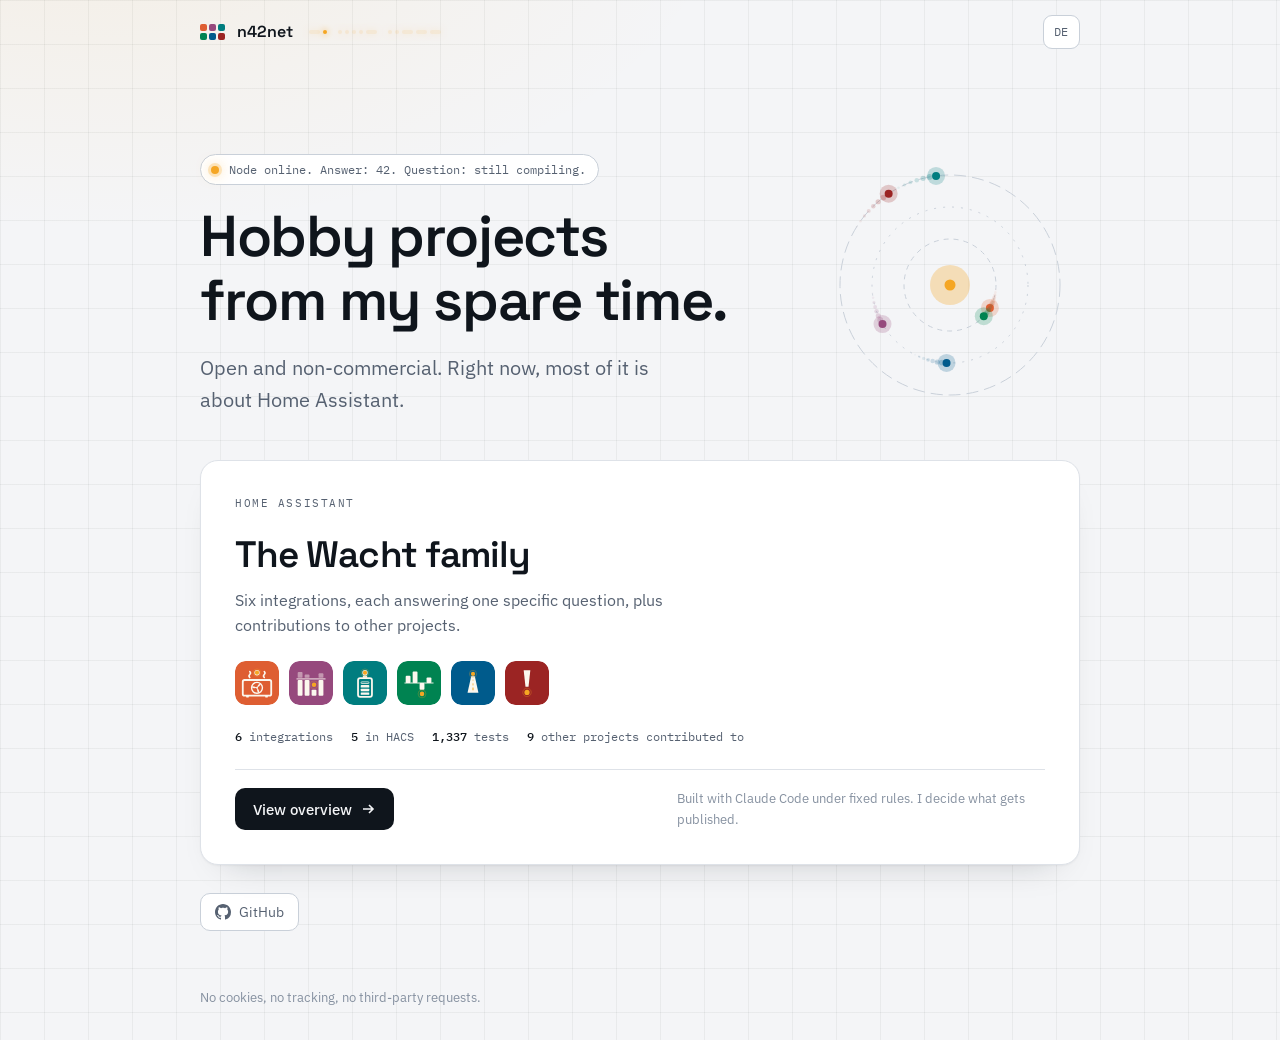
==== commit 56bc6660: "Darstellung ohne Speichern im Browser Hell/Dunkel gilt nur bis zum Neuladen; kein localStorage mehr." ====
--- a/index.html
+++ b/index.html
@@ -17,7 +17,6 @@
     const old = ['top', 'wachten', 'gleisplan', 'steckbrief', 'bauplan', 'werkstatt', 'lebensweg', 'zahlen', 'mitarbeit',
       'waermewacht', 'tarifwacht', 'speicherwacht', 'einspeisewacht', 'streckenwacht', 'eilwacht'];
     if (old.includes(location.hash.slice(1))) location.replace('home-assistant/' + location.search + location.hash);
-    try { const t = localStorage.getItem('wacht-theme'); if (t === 'light' || t === 'dark') document.documentElement.setAttribute('data-theme', t); } catch (e) {}
   })();
 </script>
 <style>
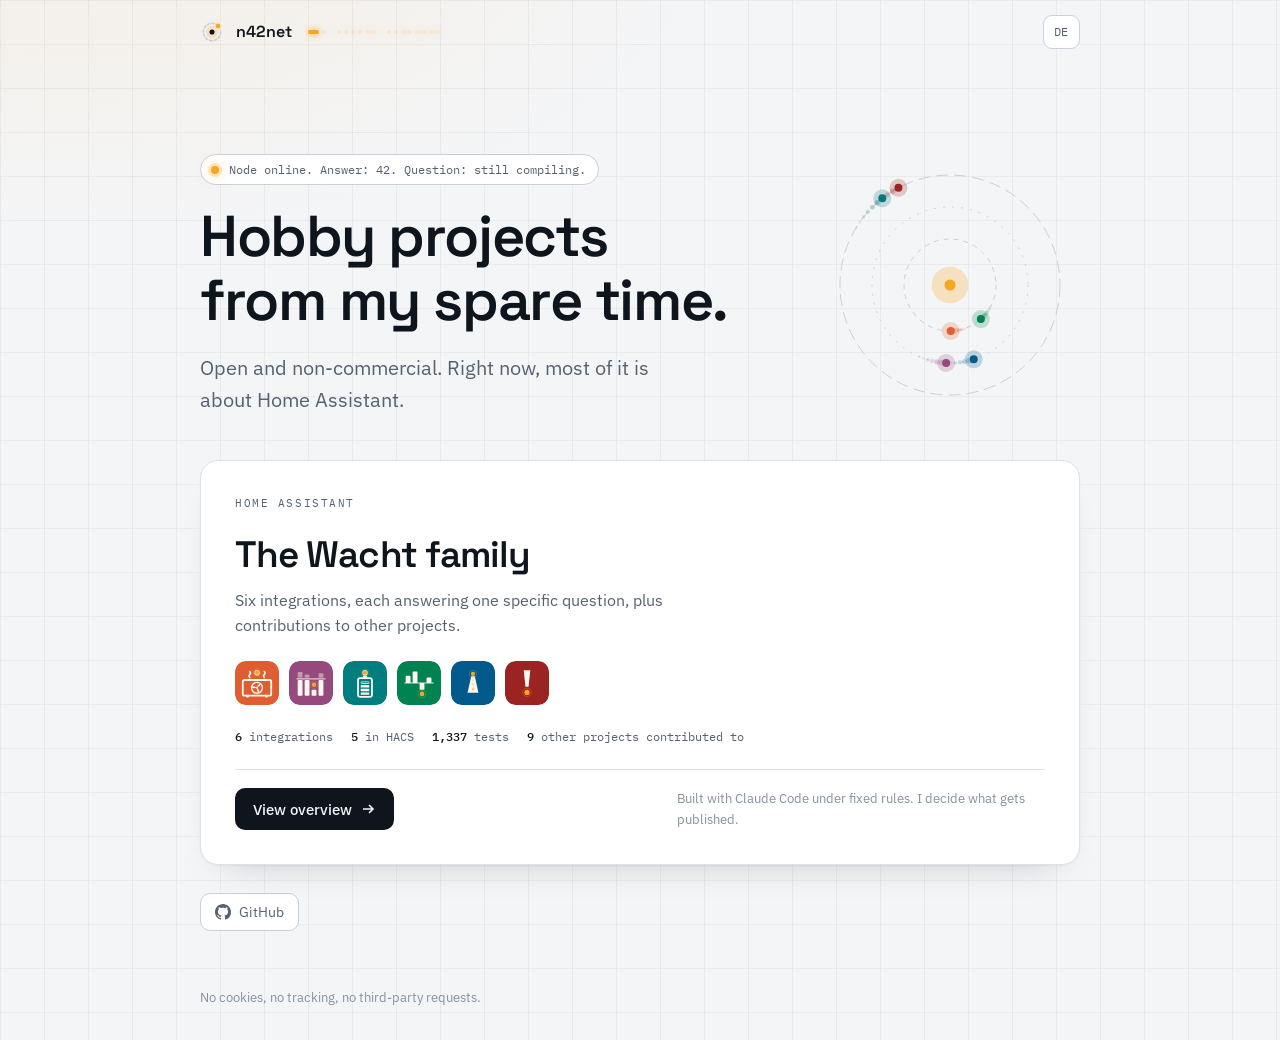
==== commit 501e383b: "Startseite mit dem n42-Zeichen; Übersicht behält das Kachel-Favicon Co-Authored-By: Claude Opus 5.5 " ====
--- a/index.html
+++ b/index.html
@@ -60,8 +60,7 @@
 .gutter { padding-left: max(20px, env(safe-area-inset-left, 0px)); padding-right: max(20px, env(safe-area-inset-right, 0px)); }
 .wrap { max-width: 880px; margin: 0 auto; width: 100%; }
 .label { font-family: var(--font-mono); font-size: 0.7rem; letter-spacing: 0.14em; text-transform: uppercase; color: var(--muted); }
-.mark { display: grid; grid-template-columns: repeat(3, 7px); gap: 2px; }
-.mark i { width: 7px; height: 7px; border-radius: 2px; display: block; }
+.mark { width: 24px; height: 24px; flex: none; display: block; }
 .beacon { width: 8px; height: 8px; border-radius: 50%; background: var(--amber); box-shadow: 0 0 0 3px color-mix(in srgb, var(--amber) 25%, transparent), 0 0 14px color-mix(in srgb, var(--amber) 70%, transparent); flex: none; animation: pulse 2.4s ease-in-out infinite; }
 @keyframes pulse { 50% { box-shadow: 0 0 0 6px color-mix(in srgb, var(--amber) 0%, transparent), 0 0 18px color-mix(in srgb, var(--amber) 90%, transparent); } }
 
@@ -110,7 +109,7 @@
 
 <header class="bar gutter">
   <div class="wrap">
-    <a class="brand" href="./"><span class="mark" id="mark" aria-hidden="true"></span>n42net<span class="morse" id="morse" aria-hidden="true" title="n42"></span></a>
+    <a class="brand" href="./"><svg class="mark" viewBox="0 0 32 32" aria-hidden="true"><circle cx="16" cy="16" r="8.4" style="fill:var(--amber);opacity:.2"/><circle cx="16" cy="16" r="11.5" pathLength="12" style="fill:none;stroke:var(--line-2);stroke-width:2.2;stroke-linecap:round;stroke-dasharray:.5 .5"/><circle cx="16" cy="16" r="3.4" style="fill:var(--fg)"/><circle cx="24.1" cy="7.9" r="5.2" style="fill:var(--bg)"/><circle cx="24.1" cy="7.9" r="4.6" style="fill:var(--amber);opacity:.28"/><circle cx="24.1" cy="7.9" r="3" style="fill:var(--amber)"/></svg>n42net<span class="morse" id="morse" aria-hidden="true" title="n42"></span></a>
     <a class="lang" id="lang" href="?lang=en" hreflang="en" lang="en" title="English">EN</a>
   </div>
 </header>
@@ -177,7 +176,6 @@
   // gleiche Reihenfolge wie auf der Übersicht: Energie, dann unterwegs
   const ORDER = [['waermewacht', 'ww', 'Wärmewacht'], ['tarifwacht', 'tw', 'Tarifwacht'], ['speicherwacht', 'spw', 'Speicherwacht'],
     ['einspeisewacht', 'esw', 'Einspeisewacht'], ['streckenwacht', 'sw', 'Streckenwacht'], ['eilwacht', 'ew', 'Eilwacht']];
-  document.getElementById('mark').innerHTML = ORDER.map(([, k]) => `<i style="background:var(--tile-${k})"></i>`).join('');
   document.getElementById('icons').innerHTML = ORDER.map(([n, , t]) => `<img src="home-assistant/icons/${n}.svg" alt="${t}" title="${t}" width="44" height="44">`).join('');
 
   const D = window.WACHT_DATA || { wachten: [] };
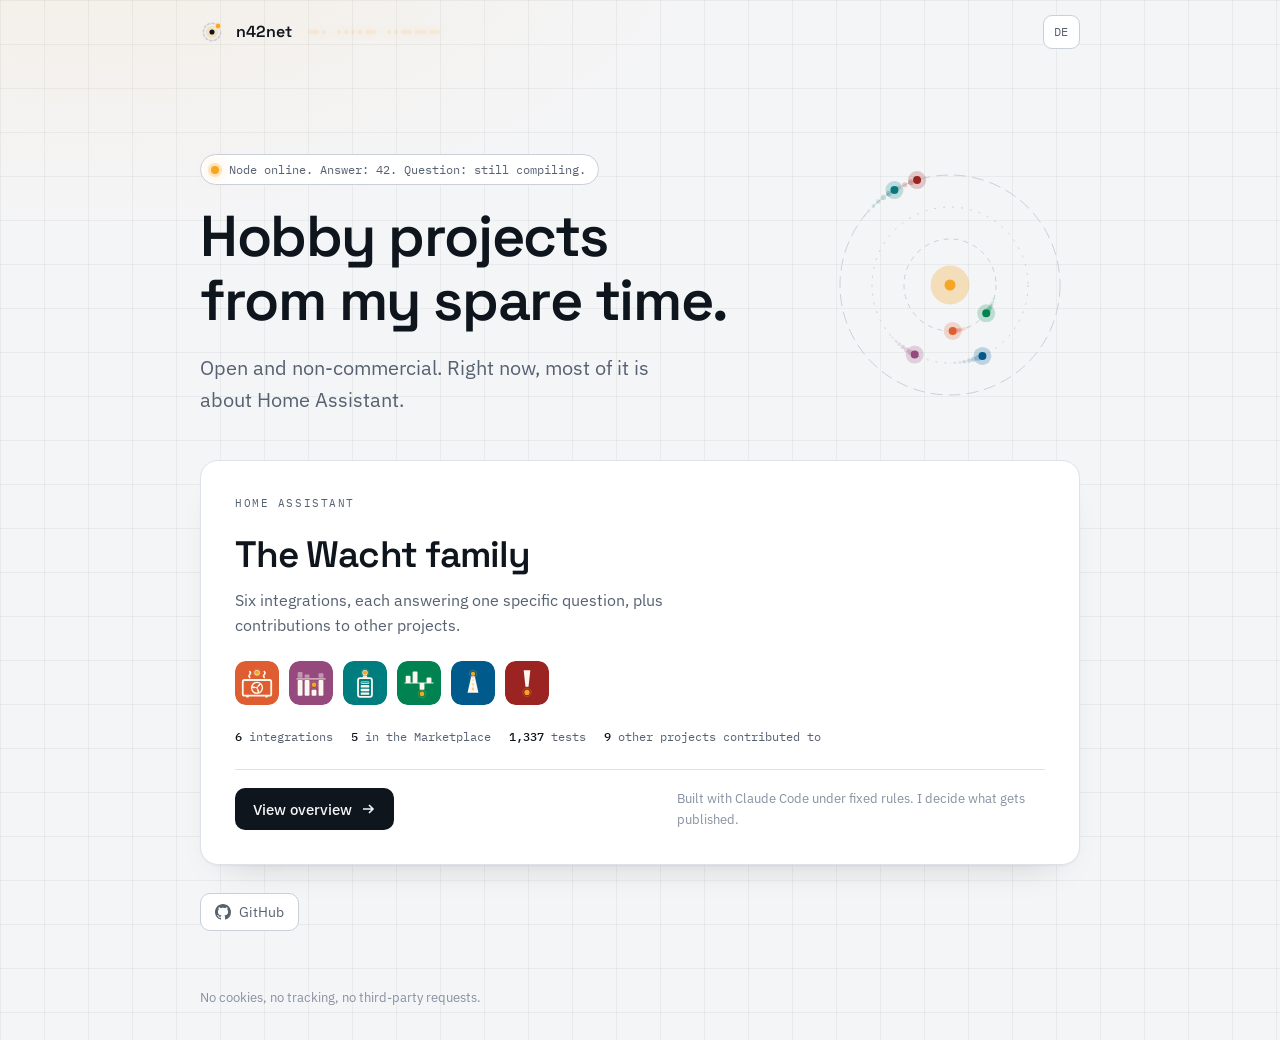
==== commit 814e4215: "HACS is the Marketplace since Home Assistant 2026.11 Co-Authored-By: Claude Opus 5.5 <noreply@anthro" ====
--- a/index.html
+++ b/index.html
@@ -185,7 +185,7 @@
   const ties = (D.contributions || []).filter(x => x.merged || x.open).length;
   if (D.wachten.length) document.getElementById('stats').innerHTML = [
     [D.wachten.length, L('Integrationen', 'integrations')],
-    [inHacs, L('in HACS', 'in HACS')],
+    [inHacs, L('im Marketplace', 'in the Marketplace')],
     [fmt(sum('test_functions')), L('Tests', 'tests')],
     [ties, L('weitere Projekte mit Beiträgen', 'other projects contributed to')]
   ].map(([b, s]) => `<span><b>${b}</b> ${s}</span>`).join('');
